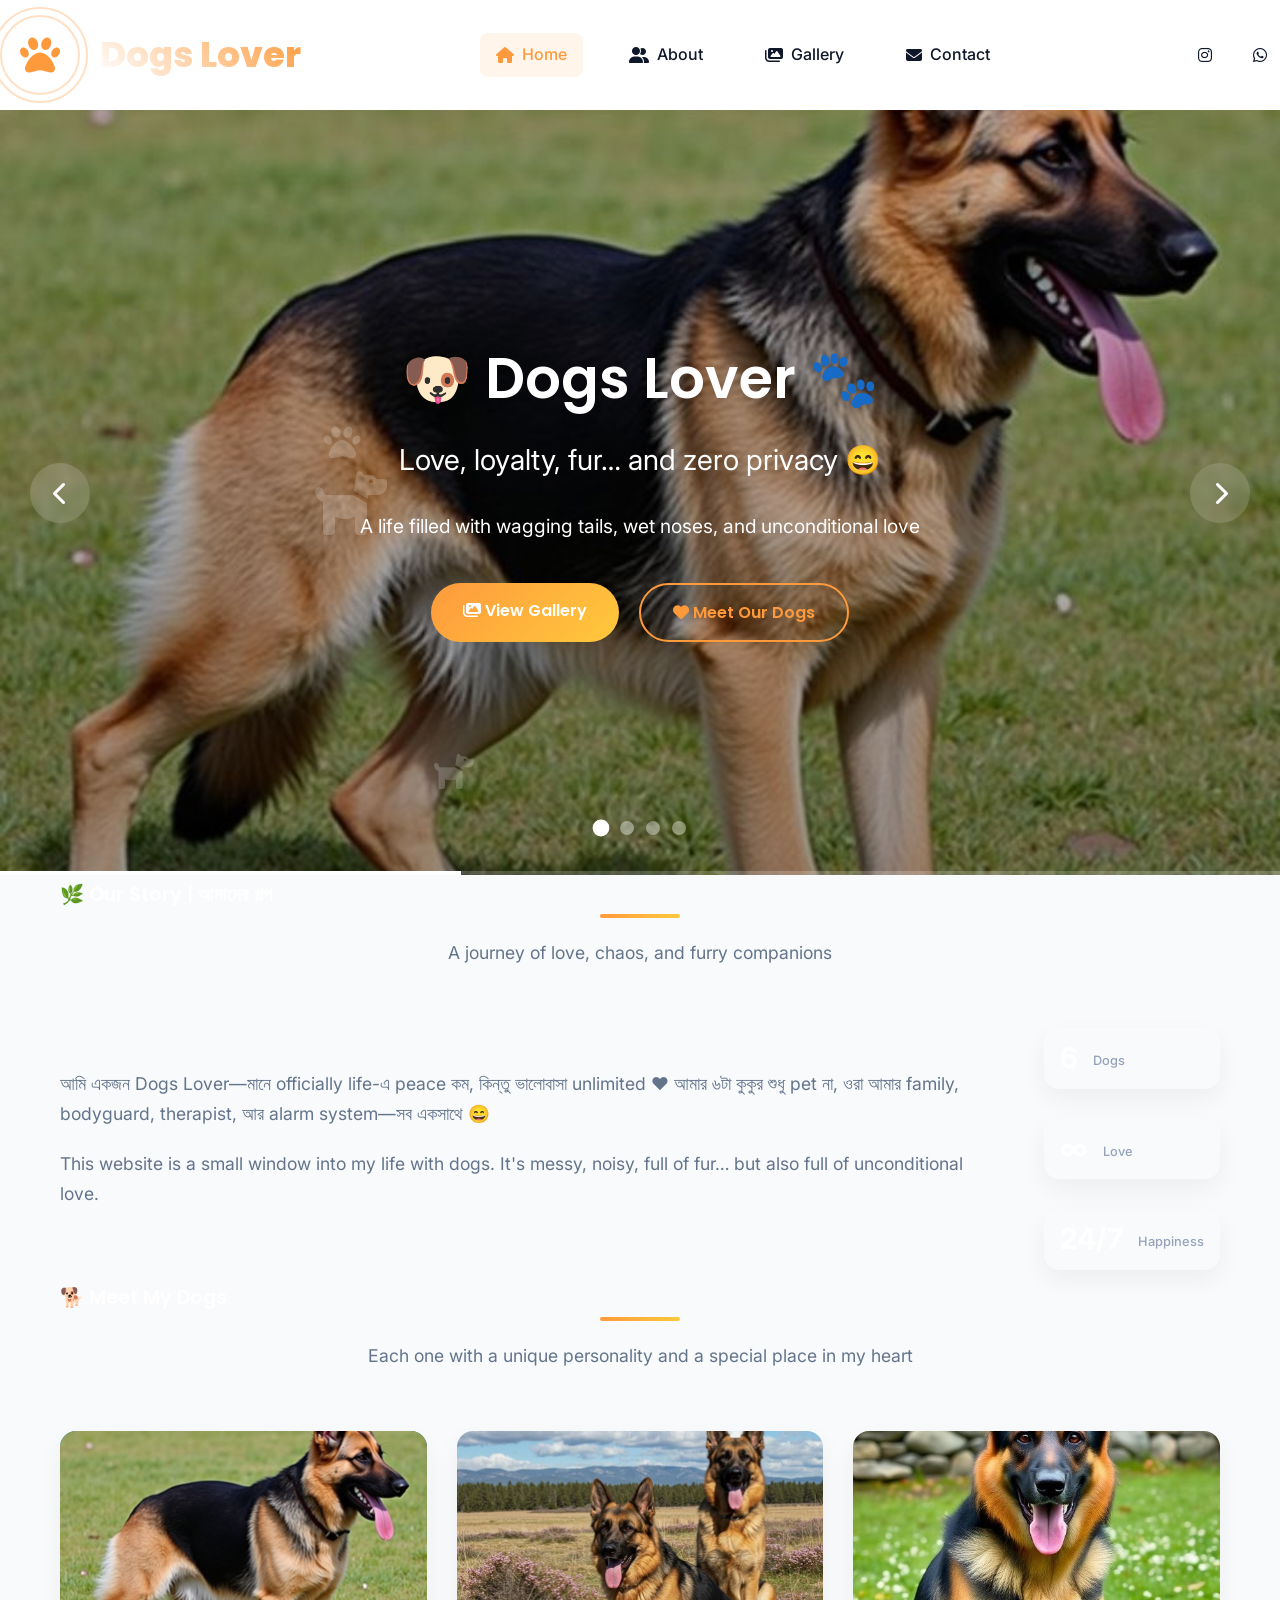
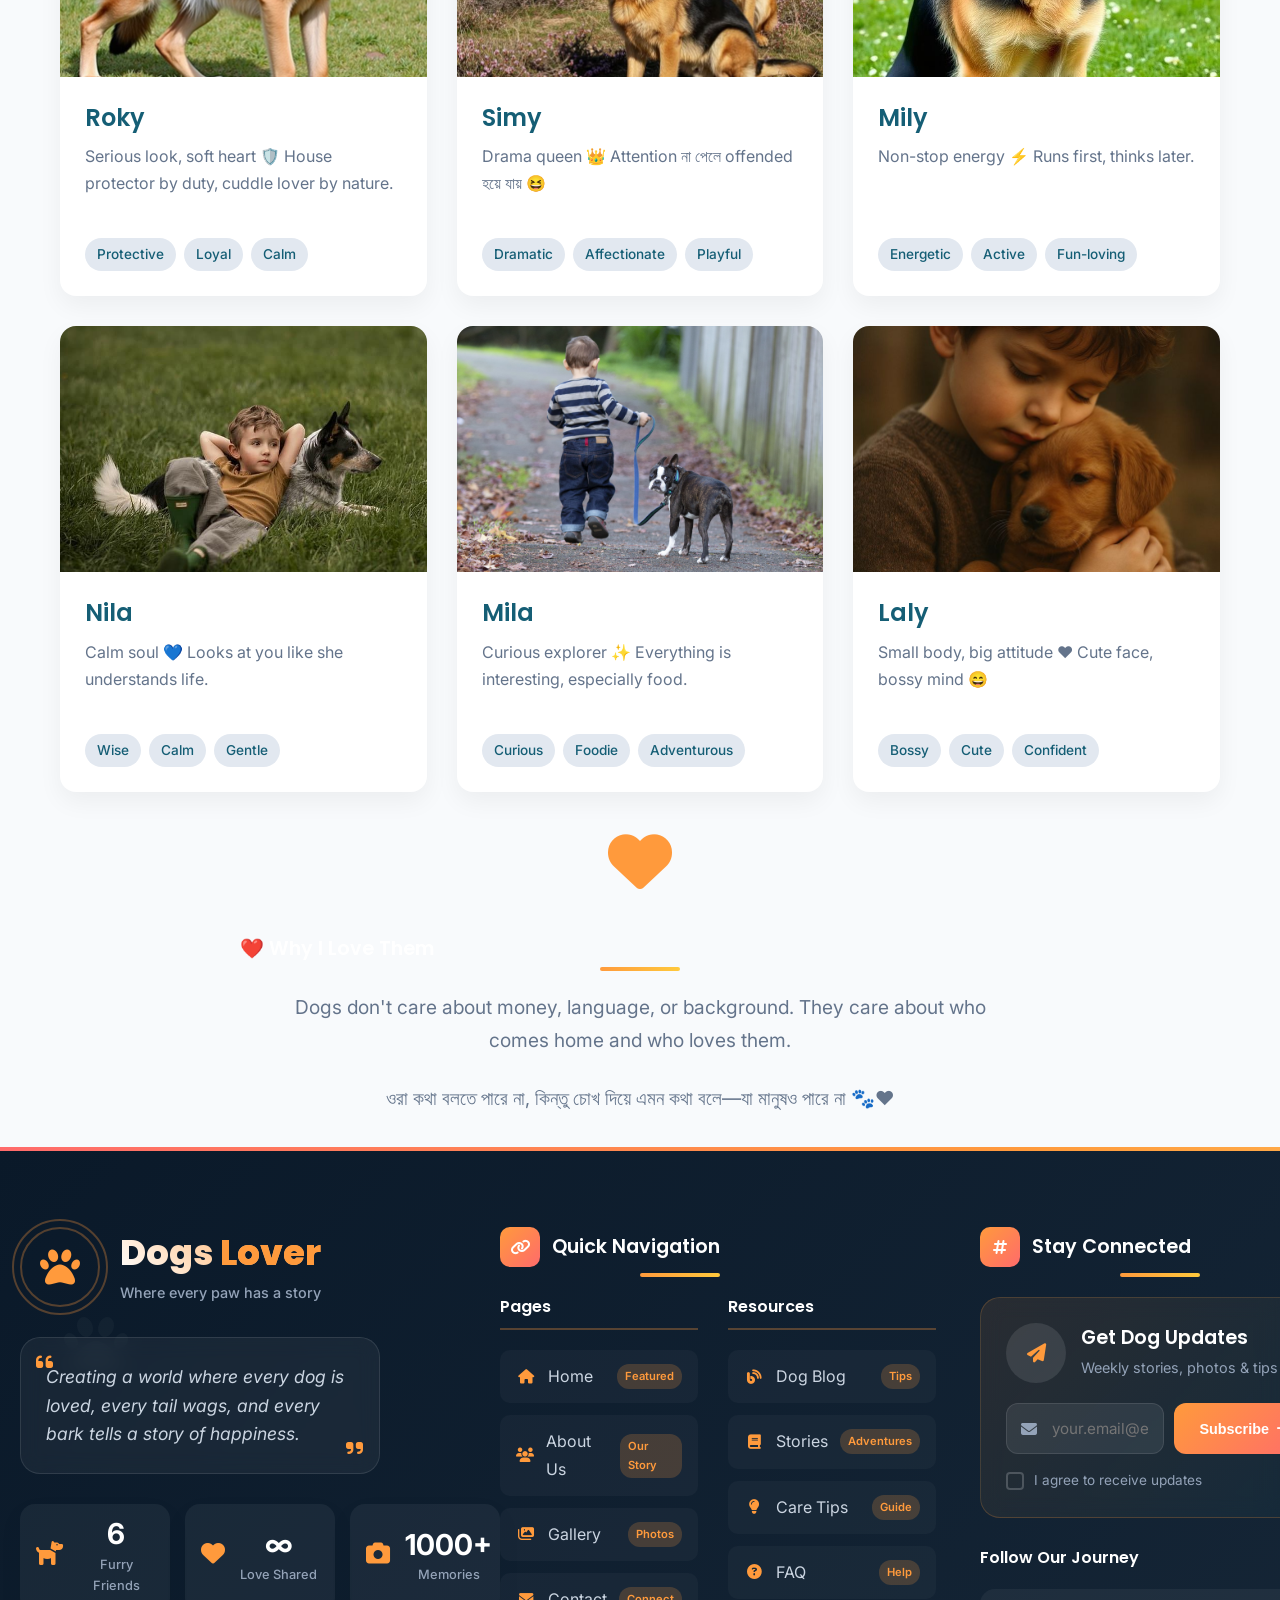
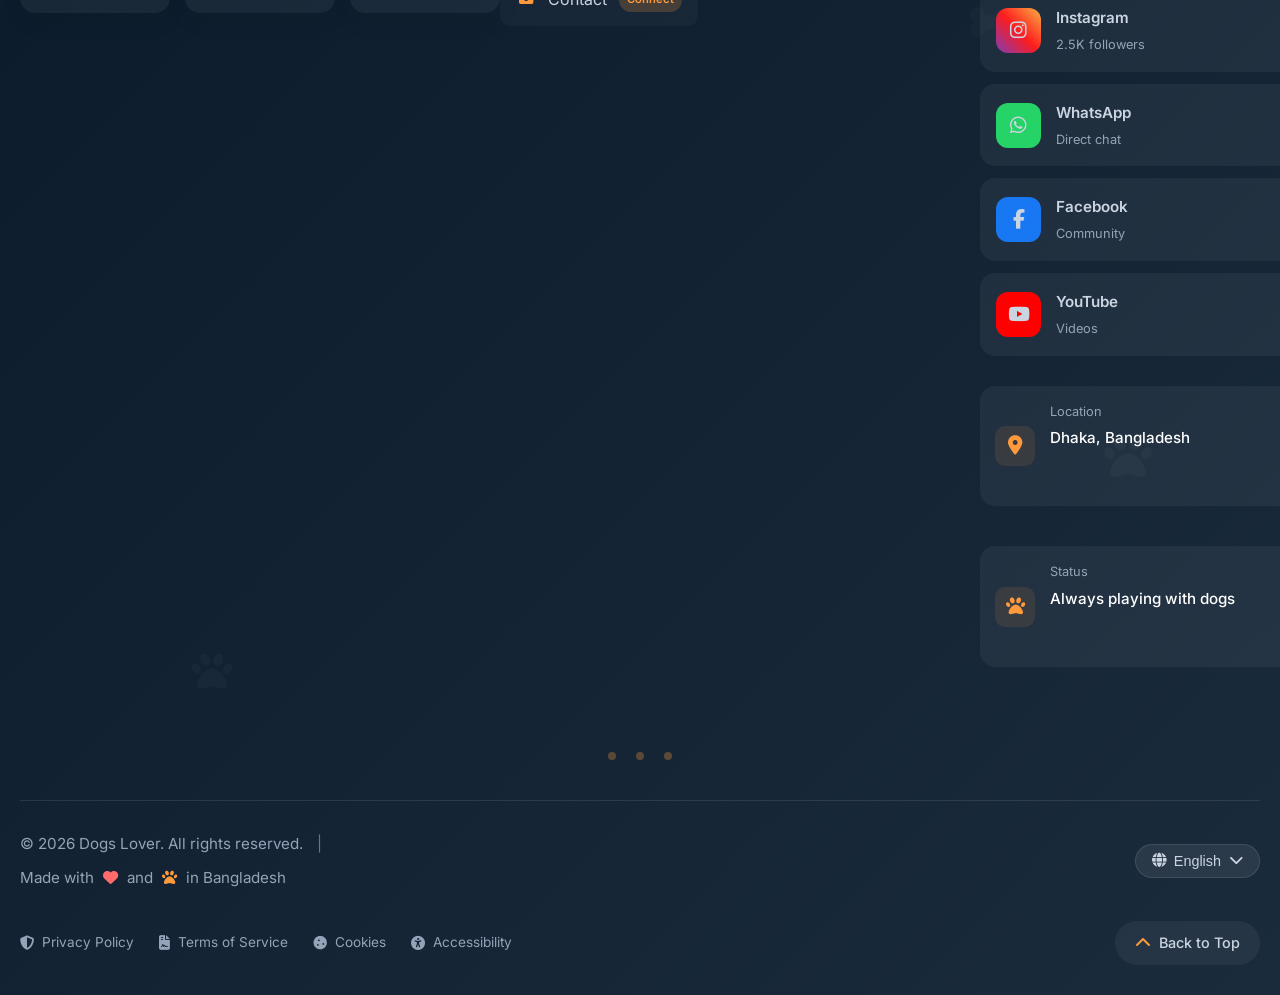
==== index.html @ d4560bfb "git init" ====
<!doctype html>
<html lang="en">
  <head>
    <meta charset="UTF-8" />
    <meta name="viewport" content="width=device-width, initial-scale=1.0" />
    <title>Dogs Lover | Home</title>
    <link rel="preconnect" href="https://fonts.googleapis.com" />
    <link rel="preconnect" href="https://fonts.gstatic.com" crossorigin />
    <link
      href="https://fonts.googleapis.com/css2?family=Poppins:wght@300;400;500;600;700&family=Inter:wght@300;400;500;600&display=swap"
      rel="stylesheet"
    />
    <link
      rel="stylesheet"
      href="https://cdnjs.cloudflare.com/ajax/libs/font-awesome/6.4.0/css/all.min.css"
    />
    <link rel="stylesheet" href="style.css" />
  </head>

  <body>
    <!-- Navigation -->
    <nav class="navbar">
      <div class="nav-container">
        <a href="index.html" class="nav-logo">
          <div class="logo-animated">
                <div class="logo-circle">
                  <i class="fas fa-paw logo-icon"></i>
                  <div class="logo-ring-1"></div>
                  <div class="logo-ring-2"></div>
                </div>
                <div class="logo-text">
                  <h2>Dogs Lover</span></h2>
                </div>
              </div>
        </a>

        <button class="nav-toggle" id="navToggle">
          <i class="fas fa-bars"></i>
        </button>

        <ul class="nav-menu" id="navMenu">
          <li>
            <a href="index.html" class="nav-link active"
              ><i class="fas fa-home"></i> Home</a
            >
          </li>
          <li>
            <a href="about.html" class="nav-link"
              ><i class="fas fa-user-friends"></i> About</a
            >
          </li>
          <li>
            <a href="gallery.html" class="nav-link"
              ><i class="fas fa-images"></i> Gallery</a
            >
          </li>
          <li>
            <a href="contact.html" class="nav-link"
              ><i class="fas fa-envelope"></i> Contact</a
            >
          </li>
        </ul>

        <div class="nav-social">
          <a
            href="https://instagram.com/yourusername"
            class="social-icon"
            target="_blank"
          >
            <i class="fab fa-instagram"></i>
          </a>
          <a
            href="https://wa.me/8801XXXXXXXXX"
            class="social-icon"
            target="_blank"
          >
            <i class="fab fa-whatsapp"></i>
          </a>
        </div>
      </div>
    </nav>

    <!-- Hero Slider -->
    <div class="hero-slider">
      <!-- Slider Navigation Buttons -->
      <button class="slider-btn slider-btn-prev">
        <i class="fas fa-chevron-left"></i>
      </button>
      <button class="slider-btn slider-btn-next">
        <i class="fas fa-chevron-right"></i>
      </button>

      <!-- Slider Dots -->
      <div class="slider-dots">
        <button class="slider-dot active" data-slide="0"></button>
        <button class="slider-dot" data-slide="1"></button>
        <button class="slider-dot" data-slide="2"></button>
        <button class="slider-dot" data-slide="3"></button>
      </div>

      <!-- Slider Container -->
      <div class="slider-container">
        <!-- Slide 1 -->
        <div class="slider-slide active">
          <div class="slide-overlay"></div>
          <div class="slide-content">
            <h1 class="slide-title">🐶 Dogs Lover 🐾</h1>
            <p class="slide-subtitle">
              Love, loyalty, fur… and zero privacy 😄
            </p>
            <p class="slide-description">
              A life filled with wagging tails, wet noses, and unconditional
              love
            </p>
            <div class="slide-buttons">
              <a href="gallery.html" class="btn btn-primary">
                <i class="fas fa-images"></i> View Gallery
              </a>
              <a href="about.html" class="btn btn-outline">
                <i class="fas fa-heart"></i> Meet Our Dogs
              </a>
            </div>
          </div>
          <div
            class="slide-background"
            style="
              background: linear-gradient(135deg, #ff9a3c 0%, #ffc93c 100%);
            "
          >
            <img
              src="dog1.jpg"
              alt="Happy Golden Retriever"
              style="height: 100%; width: 100%; object-fit: cover"
            />
          </div>
        </div>

        <!-- Slide 2 -->
        <div class="slider-slide">
          <div class="slide-overlay"></div>
          <div class="slide-content">
            <h1 class="slide-title">6 Dogs 🐕🐕🐕</h1>
            <p class="slide-subtitle">Six personalities, one big family ❤️</p>
            <p class="slide-description">
              Each with their own unique story, personality, and special place
              in our hearts
            </p>
            <div class="slide-buttons">
              <a href="about.html#dogs" class="btn btn-primary">
                <i class="fas fa-dog"></i> Meet Them All
              </a>
              <a href="gallery.html" class="btn btn-outline">
                <i class="fas fa-camera"></i> See Their Photos
              </a>
            </div>
          </div>
          <div
            class="slide-background"
            style="
              background: linear-gradient(135deg, #155e75 0%, #0ea5e9 100%);
            "
          >
            <img
              src="dog2.jpg"
              alt="Happy Golden Retriever"
              style="height: 100%; width: 100%; object-fit: cover"
            />
          </div>
        </div>

        <!-- Slide 3 -->
        <div class="slider-slide">
          <div class="slide-overlay"></div>
          <div class="slide-content">
            <h1 class="slide-title">Unconditional Love ❤️</h1>
            <p class="slide-subtitle">
              They don't speak, but they understand everything
            </p>
            <p class="slide-description">
              Pure love without judgment, conditions, or expectations
            </p>
            <div class="slide-buttons">
              <a href="gallery.html" class="btn btn-primary">
                <i class="fas fa-heart"></i> See Love in Action
              </a>
              <a href="contact.html" class="btn btn-outline">
                <i class="fas fa-share-alt"></i> Share Your Story
              </a>
            </div>
          </div>
          <div
            class="slide-background"
            style="
              background: linear-gradient(135deg, #8b4513 0%, #d2691e 100%);
            "
          >
            <img
              src="dog3.jpg"
              alt="Happy Golden Retriever"
              style="height: 100%; width: 100%; object-fit: cover"
            />
          </div>
        </div>

        <!-- Slide 4 -->
        <div class="slider-slide">
          <div class="slide-overlay"></div>
          <div class="slide-content">
            <h1 class="slide-title">Join Our Community 🌍</h1>
            <p class="slide-subtitle">
              For dog lovers in Bangladesh & worldwide
            </p>
            <p class="slide-description">
              Share stories, photos, and connect with fellow dog enthusiasts
            </p>
            <div class="slide-buttons">
              <a href="contact.html" class="btn btn-primary">
                <i class="fas fa-envelope"></i> Get In Touch
              </a>
              <a
                href="https://instagram.com/yourusername"
                class="btn btn-outline"
                target="_blank"
              >
                <i class="fab fa-instagram"></i> Follow on Instagram
              </a>
            </div>
          </div>
          <div
            class="slide-background"
            style="
              background: linear-gradient(135deg, #2e8b57 0%, #3cb371 100%);
            "
          >
            <img
              src="dog4.jpg"
              alt="Happy Golden Retriever"
              style="height: 100%; width: 100%; object-fit: cover"
            />
          </div>
        </div>
      </div>

      <!-- Slider Progress Bar -->
      <div class="slider-progress">
        <div class="slider-progress-bar"></div>
      </div>
    </div>

    <!-- Story Section -->
    <section class="section story-section">
      <div class="container">
        <div class="section-header">
          <h2 class="section-title">🌿 Our Story | আমাদের গল্প</h2>
          <p class="section-subtitle">
            A journey of love, chaos, and furry companions
          </p>
        </div>

        <div class="story-content">
          <div class="story-text">
            <p>
              আমি একজন Dogs Lover—মানে officially life-এ peace কম, কিন্তু
              ভালোবাসা unlimited ❤️ আমার ৬টা কুকুর শুধু pet না, ওরা আমার family,
              bodyguard, therapist, আর alarm system—সব একসাথে 😄
            </p>
            <p>
              This website is a small window into my life with dogs. It's messy,
              noisy, full of fur… but also full of unconditional love.
            </p>
          </div>

          <div class="story-stats">
            <div class="stat-item">
              <div class="stat-number">6</div>
              <div class="stat-label">Dogs</div>
            </div>
            <div class="stat-item">
              <div class="stat-number">∞</div>
              <div class="stat-label">Love</div>
            </div>
            <div class="stat-item">
              <div class="stat-number">24/7</div>
              <div class="stat-label">Happiness</div>
            </div>
          </div>
        </div>
      </div>
    </section>

    <!-- Meet the Dogs Section -->
    <section class="section dogs-section">
      <div class="container">
        <div class="section-header">
          <h2 class="section-title">🐕 Meet My Dogs</h2>
          <p class="section-subtitle">
            Each one with a unique personality and a special place in my heart
          </p>
        </div>

        <div class="dogs-grid">
          <!-- Dog 1 -->
          <div class="dog-card">
            <div class="dog-image">
              <div
                style="
                  height: 200px;
                  display: flex;
                  align-items: center;
                  justify-content: center;
                  background-color: #f0f0f0;
                "
              >
                <img
                  src="dog1.jpg"
                  alt="Roky the dog"
                  style="height: 246px; width: 367px; object-fit: cover"
                />
              </div>
            </div>
            <div class="dog-info">
              <h3 class="dog-name">Roky</h3>
              <p class="dog-description">
                Serious look, soft heart 🛡️ House protector by duty, cuddle
                lover by nature.
              </p>
              <div class="dog-tags">
                <span class="dog-tag">Protective</span>
                <span class="dog-tag">Loyal</span>
                <span class="dog-tag">Calm</span>
              </div>
            </div>
          </div>

          <!-- Dog 2 -->
          <div class="dog-card">
            <div class="dog-image">
              <img
                src="dog2.jpg"
                alt="Simy the dog"
                style="height: 246px; width: 367px; object-fit: cover"
              />
            </div>
            <div class="dog-info">
              <h3 class="dog-name">Simy</h3>
              <p class="dog-description">
                Drama queen 👑 Attention না পেলে offended হয়ে যায় 😆
              </p>
              <div class="dog-tags">
                <span class="dog-tag">Dramatic</span>
                <span class="dog-tag">Affectionate</span>
                <span class="dog-tag">Playful</span>
              </div>
            </div>
          </div>

          <!-- Dog 3 -->
          <div class="dog-card">
            <div class="dog-image">
              <img
                src="dog3.jpg"
                alt="Mily the dog"
                style="height: 246px; width: 367px; object-fit: cover"
              />
            </div>
            <div class="dog-info">
              <h3 class="dog-name">Mily</h3>
              <p class="dog-description">
                Non-stop energy ⚡ Runs first, thinks later.
              </p>
              <div class="dog-tags">
                <span class="dog-tag">Energetic</span>
                <span class="dog-tag">Active</span>
                <span class="dog-tag">Fun-loving</span>
              </div>
            </div>
          </div>

          <!-- Dog 4 -->
          <div class="dog-card">
            <div class="dog-image">
              <img
                src="dog4.jpg"
                alt="Nila the dog"
                style="height: 246px; width: 367px; object-fit: cover"
              />
            </div>
            <div class="dog-info">
              <h3 class="dog-name">Nila</h3>
              <p class="dog-description">
                Calm soul 💙 Looks at you like she understands life.
              </p>
              <div class="dog-tags">
                <span class="dog-tag">Wise</span>
                <span class="dog-tag">Calm</span>
                <span class="dog-tag">Gentle</span>
              </div>
            </div>
          </div>

          <!-- Dog 5 -->
          <div class="dog-card">
            <div class="dog-image">
              <img
                src="dog5.jpg"
                alt="Mila the dog"
                style="height: 246px; width: 367px; object-fit: cover"
              />
            </div>
            <div class="dog-info">
              <h3 class="dog-name">Mila</h3>
              <p class="dog-description">
                Curious explorer ✨ Everything is interesting, especially food.
              </p>
              <div class="dog-tags">
                <span class="dog-tag">Curious</span>
                <span class="dog-tag">Foodie</span>
                <span class="dog-tag">Adventurous</span>
              </div>
            </div>
          </div>

          <!-- Dog 6 -->
          <div class="dog-card">
            <div class="dog-image">
              <img
                src="dog6.jpg"
                alt="Laly the dog"
                style="height: 246px; width: 367px; object-fit: cover"
              />
            </div>
            <div class="dog-info">
              <h3 class="dog-name">Laly</h3>
              <p class="dog-description">
                Small body, big attitude ❤️ Cute face, bossy mind 😄
              </p>
              <div class="dog-tags">
                <span class="dog-tag">Bossy</span>
                <span class="dog-tag">Cute</span>
                <span class="dog-tag">Confident</span>
              </div>
            </div>
          </div>
        </div>
      </div>
    </section>

    <!-- Why Love Section -->
    <section class="section love-section">
      <div class="container">
        <div class="love-content">
          <div class="love-icon">
            <i class="fas fa-heart"></i>
          </div>
          <h2 class="section-title">❤️ Why I Love Them</h2>
          <p class="love-text">
            Dogs don't care about money, language, or background. They care
            about who comes home and who loves them.
          </p>
          <p class="love-text">
            ওরা কথা বলতে পারে না, কিন্তু চোখ দিয়ে এমন কথা বলে—যা মানুষও পারে না
            🐾❤️
          </p>
        </div>
      </div>
    </section>
    <footer class="footer">
      <div class="container">
        <!-- Main Footer Content -->
        <div class="footer-main">
          <!-- Brand Section -->
          <div class="footer-brand-section">
            <div class="brand-logo">
              <div class="logo-animated">
                <div class="logo-circle">
                  <i class="fas fa-paw logo-icon"></i>
                  <div class="logo-ring-1"></div>
                  <div class="logo-ring-2"></div>
                </div>
                <div class="logo-text">
                  <h2>Dogs <span class="logo-highlight">Lover</span></h2>
                  <p class="logo-tagline">Where every paw has a story</p>
                </div>
              </div>
            </div>

            <div class="brand-mission">
              <p class="mission-text">
                <i class="fas fa-quote-left"></i>
                Creating a world where every dog is loved, every tail wags, and
                every bark tells a story of happiness.
                <i class="fas fa-quote-right"></i>
              </p>
            </div>

            <div class="brand-stats">
              <div class="stats-grid">
                <div class="stat-item">
                  <div class="stat-icon">
                    <i class="fas fa-dog"></i>
                  </div>
                  <div class="stat-content">
                    <span class="stat-number">6</span>
                    <span class="stat-label">Furry Friends</span>
                  </div>
                </div>
                <div class="stat-item">
                  <div class="stat-icon">
                    <i class="fas fa-heart"></i>
                  </div>
                  <div class="stat-content">
                    <span class="stat-number">∞</span>
                    <span class="stat-label">Love Shared</span>
                  </div>
                </div>
                <div class="stat-item">
                  <div class="stat-icon">
                    <i class="fas fa-camera"></i>
                  </div>
                  <div class="stat-content">
                    <span class="stat-number">1000+</span>
                    <span class="stat-label">Memories</span>
                  </div>
                </div>
              </div>
            </div>
          </div>

          <!-- Quick Links Section -->
          <div class="footer-links-section">
            <h3 class="section-title">
              <span class="title-icon">
                <i class="fas fa-link"></i>
              </span>
              Quick Navigation
            </h3>

            <div class="links-grid">
              <div class="link-column">
                <h4 class="column-title">Pages</h4>
                <ul class="link-list">
                  <li>
                    <a href="index.html" class="footer-link">
                      <i class="fas fa-home link-bullet"></i>
                      Home
                      <span class="link-badge">Featured</span>
                    </a>
                  </li>
                  <li>
                    <a href="about.html" class="footer-link">
                      <i class="fas fa-users link-bullet"></i>
                      About Us
                      <span class="link-badge">Our Story</span>
                    </a>
                  </li>
                  <li>
                    <a href="gallery.html" class="footer-link">
                      <i class="fas fa-images link-bullet"></i>
                      Gallery
                      <span class="link-badge">Photos</span>
                    </a>
                  </li>
                  <li>
                    <a href="contact.html" class="footer-link">
                      <i class="fas fa-envelope link-bullet"></i>
                      Contact
                      <span class="link-badge">Connect</span>
                    </a>
                  </li>
                </ul>
              </div>

              <div class="link-column">
                <h4 class="column-title">Resources</h4>
                <ul class="link-list">
                  <li>
                    <a href="#blog" class="footer-link">
                      <i class="fas fa-blog link-bullet"></i>
                      Dog Blog
                      <span class="link-badge">Tips</span>
                    </a>
                  </li>
                  <li>
                    <a href="#stories" class="footer-link">
                      <i class="fas fa-book link-bullet"></i>
                      Stories
                      <span class="link-badge">Adventures</span>
                    </a>
                  </li>
                  <li>
                    <a href="#tips" class="footer-link">
                      <i class="fas fa-lightbulb link-bullet"></i>
                      Care Tips
                      <span class="link-badge">Guide</span>
                    </a>
                  </li>
                  <li>
                    <a href="#faq" class="footer-link">
                      <i class="fas fa-question-circle link-bullet"></i>
                      FAQ
                      <span class="link-badge">Help</span>
                    </a>
                  </li>
                </ul>
              </div>
            </div>
          </div>

          <!-- Connect Section -->
          <div class="footer-connect-section">
            <h3 class="section-title">
              <span class="title-icon">
                <i class="fas fa-hashtag"></i>
              </span>
              Stay Connected
            </h3>

            <!-- Newsletter -->
            <div class="newsletter-modern">
              <div class="newsletter-header">
                <i class="fas fa-paper-plane newsletter-icon"></i>
                <div class="newsletter-title">
                  <h4>Get Dog Updates</h4>
                  <p>Weekly stories, photos & tips</p>
                </div>
              </div>

              <form class="newsletter-form-modern">
                <div class="form-group">
                  <div class="input-with-icon">
                    <i class="fas fa-envelope"></i>
                    <input
                      type="email"
                      placeholder="your.email@example.com"
                      required
                    />
                  </div>
                  <button type="submit" class="subscribe-btn">
                    <span class="btn-text">Subscribe</span>
                    <i class="fas fa-arrow-right"></i>
                  </button>
                </div>
                <div class="form-agreement">
                  <label class="checkbox-label">
                    <input type="checkbox" required />
                    <span class="checkmark"></span>
                    I agree to receive updates
                  </label>
                </div>
              </form>
            </div>

            <!-- Social Media -->
            <div class="social-modern">
              <h4 class="social-title">Follow Our Journey</h4>
              <div class="social-platforms">
                <a
                  href="https://instagram.com/yourusername"
                  class="social-platform instagram"
                  target="_blank"
                >
                  <div class="platform-icon">
                    <i class="fab fa-instagram"></i>
                  </div>
                  <div class="platform-info">
                    <span class="platform-name">Instagram</span>
                    <span class="platform-followers">2.5K followers</span>
                  </div>
                  <i class="fas fa-external-link-alt platform-link"></i>
                </a>

                <a
                  href="https://wa.me/8801XXXXXXXXX"
                  class="social-platform whatsapp"
                  target="_blank"
                >
                  <div class="platform-icon">
                    <i class="fab fa-whatsapp"></i>
                  </div>
                  <div class="platform-info">
                    <span class="platform-name">WhatsApp</span>
                    <span class="platform-followers">Direct chat</span>
                  </div>
                  <i class="fas fa-external-link-alt platform-link"></i>
                </a>

                <a href="#" class="social-platform facebook">
                  <div class="platform-icon">
                    <i class="fab fa-facebook-f"></i>
                  </div>
                  <div class="platform-info">
                    <span class="platform-name">Facebook</span>
                    <span class="platform-followers">Community</span>
                  </div>
                  <i class="fas fa-external-link-alt platform-link"></i>
                </a>

                <a href="#" class="social-platform youtube">
                  <div class="platform-icon">
                    <i class="fab fa-youtube"></i>
                  </div>
                  <div class="platform-info">
                    <span class="platform-name">YouTube</span>
                    <span class="platform-followers">Videos</span>
                  </div>
                  <i class="fas fa-external-link-alt platform-link"></i>
                </a>
              </div>
            </div>

            <!-- Contact Info -->
            <div class="contact-modern">
              <div class="contact-item">
                <i class="fas fa-map-marker-alt contact-icon"></i>
                <div class="contact-details">
                  <span class="contact-label">Location</span>
                  <span class="contact-value">Dhaka, Bangladesh</span>
                </div>
              </div>
              <div class="contact-item">
                <i class="fas fa-paw contact-icon"></i>
                <div class="contact-details">
                  <span class="contact-label">Status</span>
                  <span class="contact-value">Always playing with dogs</span>
                </div>
              </div>
            </div>
          </div>
        </div>

        <!-- Footer Divider -->
        <div class="footer-divider-modern">
          <div class="divider-line">
            <div class="divider-dot"></div>
            <div class="divider-dot"></div>
            <div class="divider-dot"></div>
          </div>
        </div>

        <!-- Footer Bottom -->
        <div class="footer-bottom-modern">
          <div class="copyright-section">
            <div class="copyright-content">
              <div class="copyright-text">
                <p>
                  © <span id="currentYear">2026</span> Dogs Lover. All rights
                  reserved.
                  <span class="copyright-separator">|</span>
                  <span id="currentDateTime"></span>
                </p>
                <p class="copyright-message">
                  Made with
                  <i class="fas fa-heart heart-beat"></i>
                  and
                  <i class="fas fa-paw paw-spin"></i>
                  in Bangladesh
                </p>
              </div>

              <div class="language-selector">
                <button class="language-btn">
                  <i class="fas fa-globe"></i>
                  <span>English</span>
                  <i class="fas fa-chevron-down"></i>
                </button>
              </div>
            </div>
          </div>

          <div class="legal-section">
            <div class="legal-links-modern">
              <a href="#privacy" class="legal-link">
                <i class="fas fa-shield-alt"></i>
                Privacy Policy
              </a>
              <a href="#terms" class="legal-link">
                <i class="fas fa-file-contract"></i>
                Terms of Service
              </a>
              <a href="#cookies" class="legal-link">
                <i class="fas fa-cookie"></i>
                Cookies
              </a>
              <a href="#accessibility" class="legal-link">
                <i class="fas fa-universal-access"></i>
                Accessibility
              </a>
            </div>

            <div class="back-to-top-modern" id="backToTop">
              <div class="back-top-content">
                <i class="fas fa-chevron-up"></i>
                <span class="back-text">Back to Top</span>
              </div>
              <div class="back-progress"></div>
            </div>
          </div>
        </div>
      </div>

      <!-- Animated Background Elements -->
      <div class="footer-background">
        <div class="bg-paw paw-1">
          <i class="fas fa-paw"></i>
        </div>
        <div class="bg-paw paw-2">
          <i class="fas fa-paw"></i>
        </div>
        <div class="bg-paw paw-3">
          <i class="fas fa-paw"></i>
        </div>
        <div class="bg-bone">
          <i class="fas fa-bone"></i>
        </div>
      </div>
    </footer>

    <script src="script.js"></script>
  </body>
</html>
---- style.css ----
/* CSS Variables */
:root {
  --primary: #ff9a3c;
  --primary-light: #ffc93c;
  --secondary: #155e75;
  --secondary-light: #0ea5e9;
  --dark: #0f172a;
  --light: #f8fafc;
  --gray: #64748b;
  --gray-light: #e2e8f0;
  --white: #ffffff;
  --radius: 16px;
  --radius-sm: 8px;
  --shadow: 0 10px 25px rgba(0, 0, 0, 0.05);
  --shadow-md: 0 15px 35px rgba(0, 0, 0, 0.08);
  --shadow-lg: 0 20px 40px rgba(0, 0, 0, 0.12);
  --transition: all 0.3s ease;
}

/* Reset & Base Styles */
* {
  margin: 0;
  padding: 0;
  box-sizing: border-box;
}

html {
  scroll-behavior: smooth;
}

body {
  font-family: "Inter", sans-serif;
  background-color: var(--light);
  color: var(--dark);
  line-height: 1.7;
  overflow-x: hidden;
}

h1,
h2,
h3,
h4,
h5,
h6 {
  font-family: "Poppins", sans-serif;
  font-weight: 600;
  line-height: 1.3;
}

.container {
  width: 100%;
  max-width: 1200px;
  margin: 0 auto;
  padding: 0 20px;
}

/* =============================================
   HERO SLIDER STYLES
   ============================================= */

.hero-slider {
  position: relative;
  width: 100%;
  height: 85vh;
  min-height: 600px;
  max-height: 800px;
  overflow: hidden;
  margin-top: 0;
}

.slider-container {
  position: relative;
  width: 100%;
  height: 100%;
}

.slider-slide {
  position: absolute;
  top: 0;
  left: 0;
  width: 100%;
  height: 100%;
  opacity: 0;
  visibility: hidden;
  transition:
    opacity 0.8s ease,
    visibility 0.8s;
  display: flex;
  align-items: center;
  justify-content: center;
  z-index: 1;
}

.slider-slide.active {
  opacity: 1;
  visibility: visible;
  z-index: 2;
}

.slide-background {
  position: absolute;
  top: 0;
  left: 0;
  width: 100%;
  height: 100%;
  z-index: -1;
}

.slide-overlay {
  position: absolute;
  top: 0;
  left: 0;
  width: 100%;
  height: 100%;
  background: linear-gradient(
    to bottom,
    rgba(0, 0, 0, 0.2) 0%,
    rgba(0, 0, 0, 0.4) 100%
  );
  z-index: 0;
}

.slide-content {
  position: relative;
  z-index: 1;
  color: white;
  text-align: center;
  max-width: 800px;
  padding: 0 30px;
  animation: fadeInUp 0.8s ease 0.3s both;
}

.slide-title {
  font-size: 3.5rem;
  margin-bottom: 20px;
  text-shadow: 0 4px 12px rgba(0, 0, 0, 0.2);
  animation: fadeInUp 0.8s ease 0.4s both;
}

.slide-subtitle {
  font-size: 1.8rem;
  margin-bottom: 25px;
  opacity: 0.9;
  font-weight: 400;
  animation: fadeInUp 0.8s ease 0.5s both;
}

.slide-description {
  font-size: 1.2rem;
  margin-bottom: 40px;
  opacity: 0.8;
  max-width: 600px;
  margin-left: auto;
  margin-right: auto;
  animation: fadeInUp 0.8s ease 0.6s both;
}

.slide-buttons {
  display: flex;
  gap: 20px;
  justify-content: center;
  flex-wrap: wrap;
  animation: fadeInUp 0.8s ease 0.7s both;
}

/* Slider Navigation Buttons */
.slider-btn {
  position: absolute;
  top: 50%;
  transform: translateY(-50%);
  width: 60px;
  height: 60px;
  background: rgba(255, 255, 255, 0.15);
  border: none;
  border-radius: 50%;
  color: white;
  font-size: 1.5rem;
  cursor: pointer;
  z-index: 10;
  display: flex;
  align-items: center;
  justify-content: center;
  transition: all 0.3s ease;
  backdrop-filter: blur(5px);
  -webkit-backdrop-filter: blur(5px);
}

.slider-btn:hover {
  background: rgba(255, 255, 255, 0.25);
  transform: translateY(-50%) scale(1.1);
}

.slider-btn-prev {
  left: 30px;
}

.slider-btn-next {
  right: 30px;
}

/* Slider Dots */
.slider-dots {
  position: absolute;
  bottom: 40px;
  left: 0;
  width: 100%;
  display: flex;
  justify-content: center;
  gap: 12px;
  z-index: 10;
}

.slider-dot {
  width: 14px;
  height: 14px;
  border-radius: 50%;
  border: none;
  background: rgba(255, 255, 255, 0.4);
  cursor: pointer;
  transition: all 0.3s ease;
  padding: 0;
}

.slider-dot:hover {
  background: rgba(255, 255, 255, 0.7);
}

.slider-dot.active {
  background: white;
  transform: scale(1.2);
}

/* Slider Progress Bar */
.slider-progress {
  position: absolute;
  bottom: 0;
  left: 0;
  width: 100%;
  height: 4px;
  background: rgba(255, 255, 255, 0.2);
  z-index: 10;
}

.slider-progress-bar {
  height: 100%;
  width: 0%;
  background: white;
  transition: width 0.1s linear;
}

/* Animation Keyframes */
@keyframes fadeInUp {
  from {
    opacity: 0;
    transform: translateY(30px);
  }
  to {
    opacity: 1;
    transform: translateY(0);
  }
}

@keyframes slideInLeft {
  from {
    opacity: 0;
    transform: translateX(-50px);
  }
  to {
    opacity: 1;
    transform: translateX(0);
  }
}

@keyframes slideInRight {
  from {
    opacity: 0;
    transform: translateX(50px);
  }
  to {
    opacity: 1;
    transform: translateX(0);
  }
}

/* Slide Content Animations */
.slide-content .slide-title {
  animation: fadeInUp 0.8s ease 0.3s both;
}

.slide-content .slide-subtitle {
  animation: fadeInUp 0.8s ease 0.4s both;
}

.slide-content .slide-description {
  animation: fadeInUp 0.8s ease 0.5s both;
}

.slide-content .slide-buttons {
  animation: fadeInUp 0.8s ease 0.6s both;
}

/* Floating Dogs Animation */
.floating-dogs {
  position: absolute;
  width: 100%;
  height: 100%;
  top: 0;
  left: 0;
  pointer-events: none;
  z-index: 0;
}

.floating-dog {
  position: absolute;
  font-size: 5rem;
  color: rgba(255, 255, 255, 0.15);
  animation: float 6s ease-in-out infinite;
}

.floating-dog-1 {
  top: 20%;
  left: 10%;
  animation-delay: 0s;
}

.floating-dog-2 {
  top: 60%;
  right: 15%;
  font-size: 3.5rem;
  animation-delay: 2s;
}

.floating-dog-3 {
  top: 40%;
  right: 25%;
  font-size: 4rem;
  animation-delay: 4s;
}

.floating-dog-4 {
  top: 70%;
  left: 20%;
  font-size: 3rem;
  animation-delay: 1s;
}

.floating-dog-5 {
  top: 30%;
  right: 5%;
  font-size: 2.5rem;
  animation-delay: 3s;
}

@keyframes float {
  0%,
  100% {
    transform: translateY(0) rotate(0deg);
  }
  50% {
    transform: translateY(-20px) rotate(5deg);
  }
}

/* Responsive Styles for Slider */
@media (max-width: 992px) {
  .hero-slider {
    height: 75vh;
    min-height: 500px;
  }

  .slide-title {
    font-size: 2.8rem;
  }

  .slide-subtitle {
    font-size: 1.5rem;
  }

  .slider-btn {
    width: 50px;
    height: 50px;
    font-size: 1.2rem;
  }

  .slider-btn-prev {
    left: 15px;
  }

  .slider-btn-next {
    right: 15px;
  }
}

@media (max-width: 768px) {
  .hero-slider {
    height: 70vh;
    min-height: 450px;
  }

  .slide-title {
    font-size: 2.3rem;
  }

  .slide-subtitle {
    font-size: 1.3rem;
  }

  .slide-description {
    font-size: 1.1rem;
    margin-bottom: 30px;
  }

  .slide-buttons {
    flex-direction: column;
    align-items: center;
  }

  .slider-btn {
    width: 45px;
    height: 45px;
  }

  .floating-dog {
    font-size: 3rem;
  }
}

@media (max-width: 576px) {
  .hero-slider {
    height: 65vh;
    min-height: 400px;
  }

  .slide-title {
    font-size: 2rem;
  }

  .slide-subtitle {
    font-size: 1.2rem;
  }

  .slide-content {
    padding: 0 20px;
  }

  .slider-dots {
    bottom: 25px;
  }

  .floating-dogs {
    display: none;
  }
}

section {
  padding: 8px 0;
}

.section-header {
  padding: 0px !important;
  text-align: center;
  margin-bottom: 60px;
}

.section-title {
  font-size: 2.5rem;
  color: var(--secondary);
  margin-bottom: 15px;
  position: relative;
  display: inline-block;
}

.section-title::after {
  content: "";
  position: absolute;
  width: 80px;
  height: 4px;
  background: linear-gradient(to right, var(--primary), var(--primary-light));
  bottom: -10px;
  left: 50%;
  transform: translateX(-50%);
  border-radius: 2px;
}

.section-subtitle {
  font-size: 1.1rem;
  color: var(--gray);
  max-width: 700px;
  margin: 0 auto;
}

/* Buttons */
.btn {
  display: inline-block;
  padding: 14px 32px;
  border-radius: 50px;
  text-decoration: none;
  font-weight: 600;
  font-size: 1rem;
  transition: var(--transition);
  cursor: pointer;
  border: none;
  font-family: "Poppins", sans-serif;
}

.btn-primary {
  background: linear-gradient(
    135deg,
    var(--primary) 0%,
    var(--primary-light) 100%
  );
  color: white;
  box-shadow: var(--shadow);
}

.btn-primary:hover {
  transform: translateY(-5px);
  box-shadow: var(--shadow-lg);
}

.btn-outline {
  background: transparent;
  color: var(--primary);
  border: 2px solid var(--primary);
}

.btn-outline:hover {
  background: var(--primary);
  color: white;
  transform: translateY(-5px);
}

/* Navigation */
.navbar {
  background-color: var(--white);
  box-shadow: 0 4px 20px rgba(0, 0, 0, 0.05);
  position: sticky;
  top: 0;
  z-index: 1000;
  padding: 15px 0;
}

.nav-container {
  display: flex;
  justify-content: space-between;
  align-items: center;
}

.nav-logo {
  font-size: 1.5rem;
  font-weight: 700;
  color: var(--secondary);
  text-decoration: none;
  display: flex;
  align-items: center;
  gap: 10px;
}

.nav-logo i {
  color: var(--primary);
}

.nav-menu {
  display: flex;
  list-style: none;
  gap: 30px;
}

.nav-link {
  text-decoration: none;
  color: var(--dark);
  font-weight: 500;
  display: flex;
  align-items: center;
  gap: 8px;
  transition: var(--transition);
  padding: 8px 16px;
  border-radius: var(--radius-sm);
}

.nav-link:hover,
.nav-link.active {
  color: var(--primary);
  background-color: rgba(255, 154, 60, 0.1);
}

.nav-social {
  display: flex;
  gap: 15px;
}

.social-icon {
  display: inline-flex;
  align-items: center;
  justify-content: center;
  width: 40px;
  height: 40px;
  background-color: var(--gray-light);
  border-radius: 50%;
  color: var(--dark);
  text-decoration: none;
  transition: var(--transition);
}

.social-icon:hover {
  background-color: var(--primary);
  color: white;
  transform: translateY(-3px);
}

.nav-toggle {
  display: none;
  background: none;
  border: none;
  font-size: 1.5rem;
  color: var(--dark);
  cursor: pointer;
}

/* Hero Section */
.hero {
  background: linear-gradient(
    135deg,
    var(--primary) 0%,
    var(--primary-light) 100%
  );
  padding: 100px 0;
  color: white;
  position: relative;
  overflow: hidden;
}

.hero::before {
  content: "";
  position: absolute;
  top: 0;
  left: 0;
  width: 100%;
  height: 100%;
  background-image: url("data:image/svg+xml,%3Csvg width='60' height='60' viewBox='0 0 60 60' xmlns='http://www.w3.org/2000/svg'%3E%3Cg fill='none' fill-rule='evenodd'%3E%3Cg fill='%23ffffff' fill-opacity='0.1'%3E%3Cpath d='M36 34v-4h-2v4h-4v2h4v4h2v-4h4v-2h-4zm0-30V0h-2v4h-4v2h4v4h2V6h4V4h-4zM6 34v-4H4v4H0v2h4v4h2v-4h4v-2H6zM6 4V0H4v4H0v2h4v4h2V6h4V4H6z'/%3E%3C/g%3E%3C/g%3E%3C/svg%3E");
  opacity: 0.3;
}

.hero-content {
  position: relative;
  z-index: 2;
  max-width: 700px;
}

.hero-title {
  font-size: 3.5rem;
  margin-bottom: 15px;
  text-shadow: 0 4px 12px rgba(0, 0, 0, 0.1);
}

.hero-subtitle {
  font-size: 1.5rem;
  margin-bottom: 20px;
  opacity: 0.9;
}

.hero-description {
  font-size: 1.1rem;
  margin-bottom: 30px;
  opacity: 0.8;
}

.hero-buttons {
  display: flex;
  gap: 20px;
  flex-wrap: wrap;
}

.hero-image {
  position: absolute;
  right: 5%;
  bottom: 0;
  width: 300px;
  height: 300px;
}

.floating-dog {
  position: absolute;
  font-size: 5rem;
  color: rgba(255, 255, 255, 0.2);
  animation: float 6s ease-in-out infinite;
}

.floating-dog-2 {
  right: 10%;
  top: 20%;
  font-size: 3rem;
  animation-delay: 2s;
}

.floating-dog-3 {
  right: 30%;
  top: 40%;
  font-size: 4rem;
  animation-delay: 4s;
}

@keyframes float {
  0%,
  100% {
    transform: translateY(0);
  }
  50% {
    transform: translateY(-20px);
  }
}

/* Story Section */
.story-content {
  display: grid;
  grid-template-columns: 1fr auto;
  gap: 60px;
  align-items: center;
}

.story-text {
  font-size: 1.1rem;
}

.story-text p {
  margin-bottom: 20px;
  color: var(--gray);
}

.story-stats {
  display: flex;
  flex-direction: column;
  gap: 30px;
}

.stat-item {
  text-align: center;
  padding: 25px;
  background: white;
  border-radius: var(--radius);
  box-shadow: var(--shadow);
  min-width: 150px;
}

.stat-number {
  font-size: 3rem;
  font-weight: 700;
  color: var(--primary);
  line-height: 1;
}

.stat-label {
  font-size: 1.1rem;
  color: var(--secondary);
  font-weight: 500;
  margin-top: 10px;
}

/* Dogs Section */
.dogs-section {
  background-color: #f8fafc;
}

.dogs-grid {
  display: grid;
  grid-template-columns: repeat(auto-fill, minmax(300px, 1fr));
  gap: 30px;
}

.dog-card {
  background: white;
  border-radius: var(--radius);
  overflow: hidden;
  box-shadow: var(--shadow);
  transition: var(--transition);
}

.dog-card:hover {
  transform: translateY(-10px);
  box-shadow: var(--shadow-lg);
}

.dog-image {
  height: 246px;
  background: linear-gradient(
    135deg,
    var(--secondary-light) 0%,
    var(--secondary) 100%
  );
  display: flex;
  align-items: center;
  justify-content: center;
  color: white;
  font-size: 4rem;
}

.dog-info {
  padding: 25px;
}

.dog-name {
  font-size: 1.5rem;
  color: var(--secondary);
  margin-bottom: 10px;
}

.dog-description {
  color: var(--gray);
  margin-bottom: 15px;
  min-height: 80px;
}

.dog-tags {
  display: flex;
  flex-wrap: wrap;
  gap: 8px;
}

.dog-tag {
  background-color: var(--gray-light);
  color: var(--secondary);
  padding: 5px 12px;
  border-radius: 50px;
  font-size: 0.85rem;
  font-weight: 500;
}

/* Love Section */
.love-section {
  text-align: center;
}

.love-content {
  max-width: 800px;
  margin: 0 auto;
}

.love-icon {
  font-size: 4rem;
  color: var(--primary);
  margin-bottom: 20px;
}

.love-text {
  font-size: 1.2rem;
  color: var(--gray);
  margin-bottom: 25px;
  max-width: 700px;
  margin-left: auto;
  margin-right: auto;
}

/* Page Hero */
.page-hero {
  background: linear-gradient(
    135deg,
    var(--secondary) 0%,
    var(--secondary-light) 100%
  );
  padding: 100px 0;
  color: white;
  text-align: center;
}

.page-title {
  font-size: 3rem;
  margin-bottom: 15px;
}

.page-subtitle {
  font-size: 1.2rem;
  opacity: 0.9;
  max-width: 700px;
  margin: 0 auto;
}

/* About Section */
.about-content {
  display: grid;
  grid-template-columns: repeat(auto-fit, minmax(300px, 1fr));
  gap: 60px;
  align-items: center;
  margin-bottom: 80px;
}

.about-image {
  height: 400px;
  background: linear-gradient(
    135deg,
    var(--primary) 0%,
    var(--primary-light) 100%
  );
  border-radius: var(--radius);
  display: flex;
  align-items: center;
  justify-content: center;
  color: white;
  font-size: 8rem;
  box-shadow: var(--shadow-lg);
}

.about-text h2 {
  font-size: 2rem;
  color: var(--secondary);
  margin-bottom: 20px;
}

.about-text p {
  color: var(--gray);
  margin-bottom: 20px;
}

.values-grid {
  display: grid;
  grid-template-columns: repeat(auto-fill, minmax(250px, 1fr));
  gap: 30px;
}

.value-card {
  background: white;
  padding: 30px;
  border-radius: var(--radius);
  box-shadow: var(--shadow);
  text-align: center;
  transition: var(--transition);
}

.value-card:hover {
  transform: translateY(-10px);
  box-shadow: var(--shadow-lg);
}

.value-icon {
  font-size: 3rem;
  color: var(--primary);
  margin-bottom: 20px;
}

.value-card h3 {
  font-size: 1.3rem;
  color: var(--secondary);
  margin-bottom: 15px;
}

.value-card p {
  color: var(--gray);
}

/* Gallery Section */
.gallery-filters {
  display: flex;
  justify-content: center;
  flex-wrap: wrap;
  gap: 15px;
  margin-bottom: 40px;
}

.filter-btn {
  padding: 10px 25px;
  background-color: white;
  border: 2px solid var(--gray-light);
  border-radius: 50px;
  color: var(--gray);
  font-weight: 500;
  cursor: pointer;
  transition: var(--transition);
}

.filter-btn:hover,
.filter-btn.active {
  background-color: var(--primary);
  color: white;
  border-color: var(--primary);
}

.gallery-grid {
  display: grid;
  grid-template-columns: repeat(auto-fill, minmax(250px, 1fr));
  gap: 25px;
}

.gallery-item {
  background: white;
  border-radius: var(--radius);
  overflow: hidden;
  box-shadow: var(--shadow);
  transition: var(--transition);
}

.gallery-item:hover {
  transform: translateY(-10px);
  box-shadow: var(--shadow-lg);
}

.gallery-image {
  height: 246px;
  background: linear-gradient(
    135deg,
    var(--secondary-light) 0%,
    var(--secondary) 100%
  );
  display: flex;
  align-items: center;
  justify-content: center;
  color: white;
  font-size: 4rem;
}

.gallery-info {
  padding: 20px;
}

.gallery-info h3 {
  font-size: 1.3rem;
  color: var(--secondary);
  margin-bottom: 8px;
}

.gallery-info p {
  color: var(--gray);
  font-size: 0.95rem;
  margin-bottom: 10px;
}

.gallery-tag {
  display: inline-block;
  background-color: var(--primary-light);
  color: var(--dark);
  padding: 4px 12px;
  border-radius: 50px;
  font-size: 0.8rem;
  font-weight: 500;
}

.gallery-cta {
  text-align: center;
  margin-top: 60px;
  padding: 40px;
  background: linear-gradient(
    135deg,
    var(--secondary) 0%,
    var(--secondary-light) 100%
  );
  border-radius: var(--radius);
  color: white;
}

.gallery-cta p {
  font-size: 1.2rem;
  margin-bottom: 25px;
  opacity: 0.9;
}

.cta-buttons {
  display: flex;
  justify-content: center;
  gap: 20px;
  flex-wrap: wrap;
}

/* Contact Section */
.contact-content {
  display: grid;
  grid-template-columns: repeat(auto-fit, minmax(300px, 1fr));
  gap: 60px;
  margin-bottom: 80px;
}

.contact-info h2,
.contact-form h2 {
  font-size: 2rem;
  color: var(--secondary);
  margin-bottom: 20px;
}

.contact-info p {
  color: var(--gray);
  margin-bottom: 30px;
}

.contact-details {
  margin-bottom: 40px;
}

.contact-item {
  display: flex;
  gap: 20px;
  margin-bottom: 25px;
  align-items: flex-start;
}

.contact-icon {
  width: 50px;
  height: 50px;
  background-color: rgba(255, 154, 60, 0.1);
  border-radius: 50%;
  display: flex;
  align-items: center;
  justify-content: center;
  color: var(--primary);
  font-size: 1.2rem;
  flex-shrink: 0;
}

.contact-item h3 {
  font-size: 1.1rem;
  color: var(--secondary);
  margin-bottom: 5px;
}

.contact-item p {
  margin: 0;
  color: var(--gray);
}

.social-links h3 {
  font-size: 1.2rem;
  color: var(--secondary);
  margin-bottom: 15px;
}

.social-icons {
  display: flex;
  gap: 15px;
}

/* Contact Form */
.contact-form {
  background: white;
  padding: 40px;
  border-radius: var(--radius);
  box-shadow: var(--shadow);
}

.form-group {
  margin-bottom: 25px;
}

.form-group label {
  display: block;
  margin-bottom: 8px;
  font-weight: 500;
  color: var(--secondary);
}

.form-group input,
.form-group textarea {
  width: 100%;
  padding: 14px 20px;
  border: 2px solid var(--gray-light);
  border-radius: var(--radius-sm);
  font-family: "Inter", sans-serif;
  font-size: 1rem;
  transition: var(--transition);
}

.form-group input:focus,
.form-group textarea:focus {
  outline: none;
  border-color: var(--primary);
}

/* FAQ Section */
.faq-grid {
  display: grid;
  grid-template-columns: repeat(auto-fill, minmax(300px, 1fr));
  gap: 30px;
}

.faq-item {
  background: white;
  padding: 30px;
  border-radius: var(--radius);
  box-shadow: var(--shadow);
}

.faq-item h3 {
  font-size: 1.2rem;
  color: var(--secondary);
  margin-bottom: 15px;
}

.faq-item p {
  color: var(--gray);
}

/* Footer */
.footer {
  background-color: var(--dark);
  color: white;
  padding: 80px 0 30px;
}

.footer-content {
  display: grid;
  grid-template-columns: repeat(auto-fit, minmax(250px, 1fr));
  gap: 50px;
  margin-bottom: 50px;
}

.footer-logo h3 {
  font-size: 1.5rem;
  margin-bottom: 15px;
  color: white;
}

.footer-logo p {
  color: rgba(255, 255, 255, 0.7);
}

.footer-links h4,
.footer-contact h4 {
  font-size: 1.2rem;
  margin-bottom: 20px;
  color: white;
}

.footer-links ul {
  list-style: none;
}

.footer-links li {
  margin-bottom: 12px;
}

.footer-links a {
  color: rgba(255, 255, 255, 0.7);
  text-decoration: none;
  transition: var(--transition);
}

.footer-links a:hover {
  color: var(--primary);
  padding-left: 5px;
}

.footer-social {
  display: flex;
  gap: 15px;
}

.footer-bottom {
  text-align: center;
  padding-top: 30px;
  border-top: 1px solid rgba(255, 255, 255, 0.1);
  color: rgba(255, 255, 255, 0.7);
}

.copyright {
  margin-top: 10px;
  font-size: 0.9rem;
}

/* Responsive Styles */
@media (max-width: 992px) {
  .hero-title {
    font-size: 2.8rem;
  }

  .section-title {
    font-size: 2.2rem;
  }

  .story-content {
    grid-template-columns: 1fr;
    gap: 40px;
  }

  .story-stats {
    flex-direction: row;
    justify-content: center;
  }

  .hero-image {
    display: none;
  }
}

@media (max-width: 768px) {
  .nav-menu {
    position: fixed;
    top: 70px;
    right: -100%;
    flex-direction: column;
    background-color: white;
    width: 80%;
    max-width: 300px;
    height: calc(100vh - 70px);
    padding: 40px 30px;
    box-shadow: -5px 0 20px rgba(0, 0, 0, 0.1);
    transition: var(--transition);
    z-index: 999;
  }

  .nav-menu.active {
    right: 0;
  }

  .nav-toggle {
    display: block;
  }

  .nav-social {
    display: none;
  }

  .hero-title {
    font-size: 2.3rem;
  }

  .hero-subtitle {
    font-size: 1.3rem;
  }

  .hero-buttons {
    flex-direction: column;
    align-items: flex-start;
  }

  .page-title {
    font-size: 2.5rem;
  }

  section {
    padding: 60px 0;
  }
}

@media (max-width: 576px) {
  .hero-title {
    font-size: 2rem;
  }

  .section-title {
    font-size: 1.8rem;
  }

  .story-stats {
    flex-direction: column;
    align-items: center;
  }

  .stat-item {
    width: 100%;
    max-width: 200px;
  }

  .contact-content {
    grid-template-columns: 1fr;
  }

  .contact-form {
    padding: 30px 20px;
  }
}

/* =============================================
   ENHANCED FOOTER WITH FONT AWESOME ICONS
   ============================================= */

.footer {
  background: linear-gradient(135deg, #0a0f1a 0%, #1a2238 100%);
  color: #e2e8f0;
  padding: 80px 0 30px;
  position: relative;
  overflow: hidden;
  font-family: 'Inter', sans-serif;
}

.footer::before {
  content: '';
  position: absolute;
  top: 0;
  left: 0;
  width: 100%;
  height: 4px;
  background: linear-gradient(90deg, 
    #ff6b6b, #ff9a3c, #ffd166, #06d6a0, #118ab2, #073b4c);
  background-size: 400% 100%;
  animation: gradientMove 8s linear infinite;
}

@keyframes gradientMove {
  0% { background-position: 0% 50%; }
  100% { background-position: 400% 50%; }
}

/* Container & Layout */
.footer-content {
  display: grid;
  grid-template-columns: repeat(auto-fit, minmax(300px, 1fr));
  gap: 60px;
  margin-bottom: 60px;
}

/* Brand Section */
.footer-brand {
  padding-right: 20px;
}

.footer-logo {
  display: flex;
  align-items: center;
  gap: 20px;
  margin-bottom: 25px;
}

.logo-icon {
  position: relative;
  width: 80px;
  height: 80px;
  display: flex;
  align-items: center;
  justify-content: center;
}

.logo-icon i {
  font-size: 2.5rem;
  color: #ff9a3c;
  z-index: 2;
  position: relative;
}

.logo-ring {
  position: absolute;
  width: 100%;
  height: 100%;
  border: 3px solid rgba(255, 154, 60, 0.3);
  border-radius: 50%;
  animation: rotateRing 20s linear infinite;
}

@keyframes rotateRing {
  0% { transform: rotate(0deg); }
  100% { transform: rotate(360deg); }
}

.logo-text h3 {
  font-size: 2.2rem;
  color: white;
  margin: 0 0 5px 0;
  font-family: 'Poppins', sans-serif;
  font-weight: 700;
}

.logo-subtitle {
  color: #94a3b8;
  font-size: 0.9rem;
  font-weight: 500;
  letter-spacing: 1px;
}

.footer-tagline {
  font-size: 1.1rem;
  color: #cbd5e1;
  margin-bottom: 25px;
  line-height: 1.6;
  display: flex;
  align-items: center;
  gap: 10px;
}

.icon-pulse {
  color: #ff6b6b;
  animation: pulse 1.5s infinite;
}

.footer-info {
  display: flex;
  flex-direction: column;
  gap: 15px;
}

.info-item {
  display: flex;
  align-items: center;
  gap: 12px;
  color: #94a3b8;
  font-size: 0.95rem;
}

.info-item i {
  color: #ff9a3c;
  width: 20px;
}

/* Navigation Section */
.footer-nav {
  padding: 0 20px;
}

.footer-title {
  font-size: 1.3rem;
  color: white;
  margin-bottom: 30px;
  display: flex;
  align-items: center;
  gap: 10px;
  font-family: 'Poppins', sans-serif;
}

.footer-title i {
  color: #ff9a3c;
}

.footer-links-grid {
  display: grid;
  grid-template-columns: repeat(2, 1fr);
  gap: 15px;
}

.footer-link {
  display: flex;
  align-items: center;
  gap: 15px;
  padding: 15px;
  background: rgba(255, 255, 255, 0.05);
  border-radius: 12px;
  text-decoration: none;
  color: #cbd5e1;
  transition: all 0.3s ease;
  border: 1px solid transparent;
}

.footer-link:hover {
  background: rgba(255, 154, 60, 0.1);
  border-color: rgba(255, 154, 60, 0.3);
  transform: translateY(-3px);
  box-shadow: 0 5px 15px rgba(0, 0, 0, 0.2);
}

.link-icon {
  width: 40px;
  height: 40px;
  background: rgba(255, 255, 255, 0.1);
  border-radius: 10px;
  display: flex;
  align-items: center;
  justify-content: center;
}

.link-icon i {
  color: #ff9a3c;
  font-size: 1.2rem;
}

.link-text {
  flex: 1;
}

.link-title {
  display: block;
  font-weight: 600;
  color: white;
  font-size: 0.95rem;
  margin-bottom: 3px;
}

.link-desc {
  display: block;
  font-size: 0.8rem;
  color: #94a3b8;
}

.link-arrow {
  color: #94a3b8;
  font-size: 0.9rem;
  transition: transform 0.3s ease;
}

.footer-link:hover .link-arrow {
  transform: translateX(5px);
  color: #ff9a3c;
}

/* Connect Section */
.footer-connect {
  padding-left: 20px;
}

/* Social Icons */
.social-icons-wrapper {
  margin-bottom: 40px;
}

.social-icons-grid {
  display: grid;
  grid-template-columns: repeat(3, 1fr);
  gap: 15px;
  margin-bottom: 25px;
}

.social-icon {
  position: relative;
  display: flex;
  flex-direction: column;
  align-items: center;
  text-decoration: none;
  padding: 15px 10px;
  border-radius: 12px;
  background: rgba(255, 255, 255, 0.05);
  border: 1px solid rgba(255, 255, 255, 0.1);
  transition: all 0.3s ease;
}

.social-icon:hover {
  transform: translateY(-5px);
  box-shadow: 0 10px 20px rgba(0, 0, 0, 0.2);
}

.social-icon-bg {
  width: 50px;
  height: 50px;
  border-radius: 50%;
  display: flex;
  align-items: center;
  justify-content: center;
  margin-bottom: 10px;
  background: rgba(255, 255, 255, 0.1);
  transition: all 0.3s ease;
}

.social-icon:hover .social-icon-bg {
  transform: scale(1.1);
}

.social-tooltip {
  text-align: center;
  opacity: 0;
  transform: translateY(10px);
  transition: all 0.3s ease;
}

.social-icon:hover .social-tooltip {
  opacity: 1;
  transform: translateY(0);
}

.social-tooltip span {
  display: block;
  font-size: 0.9rem;
  font-weight: 600;
  color: white;
  margin-bottom: 2px;
}

.social-tooltip small {
  display: block;
  font-size: 0.75rem;
  color: #94a3b8;
}

/* Social Icon Colors */
.instagram .social-icon-bg { background: linear-gradient(45deg, #833ab4, #fd1d1d, #fcb045); }
.whatsapp .social-icon-bg { background: #25d366; }
.facebook .social-icon-bg { background: #1877f2; }
.youtube .social-icon-bg { background: #ff0000; }
.twitter .social-icon-bg { background: #1da1f2; }
.tiktok .social-icon-bg { background: #000000; }

.social-icon-bg i {
  color: white;
  font-size: 1.3rem;
}

/* Social Stats */
.social-stats {
  display: flex;
  justify-content: center;
  gap: 40px;
  padding-top: 25px;
  border-top: 1px solid rgba(255, 255, 255, 0.1);
}

.stat-item {
  display: flex;
  align-items: center;
  gap: 15px;
}

.stat-item i {
  font-size: 1.5rem;
  color: #ff9a3c;
}

.stat-content {
  display: flex;
  flex-direction: column;
}

.stat-number {
  font-size: 1.5rem;
  font-weight: 700;
  color: white;
  line-height: 1;
}

.stat-label {
  font-size: 0.85rem;
  color: #94a3b8;
}

/* Newsletter */
.newsletter-wrapper {
  background: linear-gradient(135deg, rgba(255, 154, 60, 0.1) 0%, rgba(21, 94, 117, 0.1) 100%);
  padding: 25px;
  border-radius: 16px;
  border: 1px solid rgba(255, 154, 60, 0.2);
}

.newsletter-header {
  display: flex;
  align-items: center;
  gap: 10px;
  margin-bottom: 10px;
}

.newsletter-header i {
  color: #ff9a3c;
  font-size: 1.2rem;
}

.newsletter-header h5 {
  color: white;
  margin: 0;
  font-size: 1.1rem;
}

.newsletter-wrapper > p {
  color: #cbd5e1;
  font-size: 0.95rem;
  margin-bottom: 20px;
}

.newsletter-form {
  position: relative;
}

.input-group {
  display: flex;
  align-items: center;
  background: rgba(255, 255, 255, 0.05);
  border-radius: 10px;
  border: 1px solid rgba(255, 255, 255, 0.1);
  overflow: hidden;
  margin-bottom: 15px;
}

.input-icon {
  padding: 0 15px;
  color: #94a3b8;
  font-size: 1rem;
}

.input-group input {
  flex: 1;
  background: transparent;
  border: none;
  padding: 15px 0;
  color: white;
  font-size: 0.95rem;
}

.input-group input:focus {
  outline: none;
}

.input-group input::placeholder {
  color: #94a3b8;
}

.submit-btn {
  background: linear-gradient(135deg, #ff9a3c 0%, #ff6b6b 100%);
  border: none;
  color: white;
  padding: 15px 25px;
  cursor: pointer;
  display: flex;
  align-items: center;
  gap: 8px;
  font-weight: 600;
  transition: all 0.3s ease;
}

.submit-btn:hover {
  transform: translateY(-2px);
  box-shadow: 0 5px 15px rgba(255, 154, 60, 0.3);
}

.btn-text {
  font-size: 0.9rem;
}

.form-note {
  display: flex;
  align-items: center;
  gap: 8px;
  color: #94a3b8;
  font-size: 0.8rem;
}

.form-note i {
  color: #06d6a0;
}

/* Divider */
.footer-divider {
  margin: 40px 0;
}

.divider-line {
  display: flex;
  justify-content: center;
  align-items: center;
  gap: 30px;
  color: #ff9a3c;
  opacity: 0.3;
}

.divider-line i {
  font-size: 1.2rem;
  animation: float 3s ease-in-out infinite;
}

.divider-line i:nth-child(2) { animation-delay: 0.5s; }
.divider-line i:nth-child(3) { animation-delay: 1s; }
.divider-line i:nth-child(4) { animation-delay: 1.5s; }

@keyframes float {
  0%, 100% { transform: translateY(0); }
  50% { transform: translateY(-10px); }
}

/* Footer Bottom */
.footer-bottom {
  display: flex;
  flex-direction: column;
  gap: 30px;
}

.copyright-content {
  display: flex;
  align-items: center;
  gap: 20px;
}

.copyright-icons {
  display: flex;
  gap: 15px;
}

.copyright-icons i {
  font-size: 1.5rem;
  color: #ff9a3c;
}

.icon-heartbeat {
  animation: heartbeat 1.5s infinite;
}

.icon-spin {
  animation: spin 4s linear infinite;
}

.icon-bounce {
  animation: bounce 2s infinite;
}

.copyright-text p {
  color: #94a3b8;
  margin: 0 0 5px 0;
  font-size: 0.95rem;
}

.copyright-details {
  font-size: 0.85rem;
  color: #64748b;
}

.copyright-details i {
  margin: 0 5px;
  color: #ff9a3c;
}

/* Legal Links */
.footer-legal {
  display: flex;
  justify-content: space-between;
  align-items: center;
  flex-wrap: wrap;
  gap: 20px;
}

.legal-links {
  display: flex;
  gap: 25px;
  flex-wrap: wrap;
}

.legal-link {
  display: flex;
  align-items: center;
  gap: 8px;
  color: #cbd5e1;
  text-decoration: none;
  font-size: 0.85rem;
  transition: color 0.3s ease;
}

.legal-link:hover {
  color: #ff9a3c;
}

.legal-link i {
  font-size: 0.9rem;
}

/* Back to Top */
.footer-back-top {
  display: flex;
  align-items: center;
  gap: 8px;
  padding: 10px 20px;
  background: rgba(255, 154, 60, 0.1);
  border: 1px solid rgba(255, 154, 60, 0.3);
  border-radius: 25px;
  color: #ff9a3c;
  cursor: pointer;
  transition: all 0.3s ease;
  font-size: 0.9rem;
  font-weight: 500;
}

.footer-back-top:hover {
  background: rgba(255, 154, 60, 0.2);
  transform: translateY(-3px);
}

/* Floating Paw */
.floating-paw {
  position: absolute;
  bottom: 20px;
  right: 20px;
  width: 50px;
  height: 50px;
  background: rgba(255, 154, 60, 0.1);
  border-radius: 50%;
  display: flex;
  align-items: center;
  justify-content: center;
  animation: float 4s ease-in-out infinite;
}

.floating-paw i {
  color: #ff9a3c;
  font-size: 1.5rem;
}

/* Animations */
@keyframes pulse {
  0%, 100% { transform: scale(1); }
  50% { transform: scale(1.2); }
}

@keyframes spin {
  0% { transform: rotate(0deg); }
  100% { transform: rotate(360deg); }
}

@keyframes bounce {
  0%, 100% { transform: translateY(0); }
  50% { transform: translateY(-10px); }
}

@keyframes heartbeat {
  0%, 100% { transform: scale(1); }
  50% { transform: scale(1.1); }
}

/* Responsive Design */
@media (max-width: 992px) {
  .footer-content {
    grid-template-columns: 1fr;
    gap: 40px;
  }
  
  .footer-brand,
  .footer-nav,
  .footer-connect {
    padding: 0;
  }
  
  .footer-links-grid {
    grid-template-columns: repeat(3, 1fr);
  }
  
  .social-icons-grid {
    grid-template-columns: repeat(6, 1fr);
  }
  
  .footer-legal {
    flex-direction: column;
    text-align: center;
    gap: 20px;
  }
  
  .legal-links {
    justify-content: center;
  }
}

@media (max-width: 768px) {
  .footer {
    padding: 60px 0 25px;
  }
  
  .footer-links-grid {
    grid-template-columns: repeat(2, 1fr);
  }
  
  .social-icons-grid {
    grid-template-columns: repeat(3, 1fr);
  }
  
  .copyright-content {
    flex-direction: column;
    text-align: center;
    gap: 15px;
  }
  
  .footer-back-top span {
    display: none;
  }
}

@media (max-width: 576px) {
  .footer-links-grid {
    grid-template-columns: 1fr;
  }
  
  .social-icons-grid {
    grid-template-columns: repeat(2, 1fr);
  }
  
  .social-stats {
    flex-direction: column;
    gap: 20px;
    align-items: center;
  }
  
  .legal-links {
    justify-content: center;
  }
  
  .floating-paw {
    display: none;
  }
}


/* =============================================
   MODERN FOOTER STYLES
   ============================================= */
.footer {
  background: linear-gradient(135deg, #0a1929 0%, #1a2b3c 100%);
  color: #ffffff;
  position: relative;
  overflow: hidden;
  padding: 80px 0 30px;
  font-family: 'Inter', -apple-system, BlinkMacSystemFont, 'Segoe UI', Roboto, sans-serif;
}

/* Animated Background Elements */
.footer-background {
  position: absolute;
  top: 0;
  left: 0;
  width: 100%;
  height: 100%;
  pointer-events: none;
  z-index: 1;
}

.bg-paw {
  position: absolute;
  color: rgba(255, 255, 255, 0.03);
  font-size: 4rem;
  animation: floatPaw 20s linear infinite;
}

.paw-1 {
  top: 10%;
  left: 5%;
  animation-delay: 0s;
}

.paw-2 {
  top: 60%;
  right: 10%;
  font-size: 3rem;
  animation-delay: 5s;
}

.paw-3 {
  bottom: 20%;
  left: 15%;
  font-size: 2.5rem;
  animation-delay: 10s;
}

.bg-bone {
  position: absolute;
  top: 30%;
  right: 20%;
  color: rgba(255, 255, 255, 0.02);
  font-size: 3rem;
  animation: rotateBone 40s linear infinite;
}

@keyframes floatPaw {
  0%, 100% {
    transform: translateY(0) rotate(0deg);
  }
  25% {
    transform: translateY(-20px) rotate(90deg);
  }
  50% {
    transform: translateY(0) rotate(180deg);
  }
  75% {
    transform: translateY(20px) rotate(270deg);
  }
}

@keyframes rotateBone {
  0% {
    transform: rotate(0deg);
  }
  100% {
    transform: rotate(360deg);
  }
}

/* Container */
.footer .container {
  position: relative;
  z-index: 2;
  max-width: 1400px;
}

/* Main Footer Content */
.footer-main {
  display: grid;
  grid-template-columns: repeat(12, 1fr);
  gap: 120px;
  margin-bottom: 60px;
}

/* Brand Section */
.footer-brand-section {
  grid-column: span 4;
}

.brand-logo {
  margin-bottom: 30px;
}

.logo-animated {
  display: flex;
  align-items: center;
  gap: 20px;
}

.logo-circle {
  position: relative;
  width: 80px;
  height: 80px;
  display: flex;
  align-items: center;
  justify-content: center;
}

.logo-icon {
  font-size: 2.5rem;
  color: #ff9a3c;
  z-index: 2;
  position: relative;
}

.logo-ring-1,
.logo-ring-2 {
  position: absolute;
  border: 2px solid rgba(255, 154, 60, 0.3);
  border-radius: 50%;
  animation: pulseRing 2s ease-out infinite;
}

.logo-ring-1 {
  width: 100%;
  height: 100%;
  animation-delay: 0s;
}

.logo-ring-2 {
  width: 120%;
  height: 120%;
  animation-delay: 0.5s;
}

.logo-text h2 {
  font-size: 2.2rem;
  margin: 0;
  font-weight: 800;
  background: linear-gradient(45deg, #ffffff, #ff9a3c);
  -webkit-background-clip: text;
  -webkit-text-fill-color: transparent;
  background-clip: text;
}

.logo-highlight {
  color: #ff9a3c;
  -webkit-text-fill-color: #ff9a3c;
}

.logo-tagline {
  color: #94a3b8;
  font-size: 0.9rem;
  margin-top: 5px;
  font-weight: 500;
}

.brand-mission {
  margin: 30px 0;
  padding: 25px;
  background: rgba(255, 255, 255, 0.05);
  border-radius: 20px;
  border: 1px solid rgba(255, 255, 255, 0.1);
  backdrop-filter: blur(10px);
}

.mission-text {
  color: #cbd5e1;
  font-style: italic;
  font-size: 1.1rem;
  line-height: 1.6;
  margin: 0;
  position: relative;
}

.mission-text .fa-quote-left {
  position: absolute;
  top: -10px;
  left: -10px;
  color: #ff9a3c;
  font-size: 1.2rem;
}

.mission-text .fa-quote-right {
  position: absolute;
  bottom: -10px;
  right: -10px;
  color: #ff9a3c;
  font-size: 1.2rem;
}

.brand-stats {
  margin-top: 30px;
}

.stats-grid {
  display: grid;
  grid-template-columns: repeat(3, 1fr);
  gap: 15px;
}

.stat-item {
  background: rgba(255, 255, 255, 0.05);
  border-radius: 15px;
  padding: 15px;
  text-align: center;
  transition: transform 0.3s ease, background 0.3s ease;
  border: 1px solid transparent;
}

.stat-item:hover {
  transform: translateY(-5px);
  background: rgba(255, 154, 60, 0.1);
  border-color: rgba(255, 154, 60, 0.2);
}

.stat-icon {
  font-size: 1.5rem;
  color: #ff9a3c;
  margin-bottom: 8px;
}

.stat-number {
  display: block;
  font-size: 1.8rem;
  font-weight: 700;
  color: #ffffff;
  line-height: 1;
}

.stat-label {
  display: block;
  font-size: 0.8rem;
  color: #94a3b8;
  margin-top: 5px;
  font-weight: 500;
}

/* Links Section */
.footer-links-section {
  grid-column: span 4;
}

.section-title {
  display: flex;
  align-items: center;
  gap: 12px;
  color: #ffffff;
  font-size: 1.2rem;
  margin-bottom: 30px;
  font-weight: 600;
}

.title-icon {
  width: 40px;
  height: 40px;
  background: linear-gradient(135deg, #ff9a3c, #ff6b6b);
  border-radius: 10px;
  display: flex;
  align-items: center;
  justify-content: center;
}

.title-icon i {
  font-size: 1rem;
}

.links-grid {
  display: grid;
  grid-template-columns: repeat(2, 1fr);
  gap: 30px;
}

.link-column {
  margin-bottom: 20px;
}

.column-title {
  color: #ffffff;
  font-size: 1rem;
  margin-bottom: 20px;
  padding-bottom: 10px;
  border-bottom: 2px solid rgba(255, 154, 60, 0.3);
  font-weight: 600;
}

.link-list {
  list-style: none;
  padding: 0;
  margin: 0;
}

.link-list li {
  margin-bottom: 12px;
}

.footer-link {
  display: flex;
  align-items: center;
  gap: 12px;
  color: #cbd5e1;
  text-decoration: none;
  padding: 12px 15px;
  border-radius: 10px;
  transition: all 0.3s ease;
  background: rgba(255, 255, 255, 0.03);
  border: 1px solid transparent;
  position: relative;
  overflow: hidden;
}

.footer-link::before {
  content: '';
  position: absolute;
  left: 0;
  top: 0;
  height: 100%;
  width: 3px;
  background: linear-gradient(to bottom, #ff9a3c, #ff6b6b);
  transform: translateX(-100%);
  transition: transform 0.3s ease;
}

.footer-link:hover {
  color: #ffffff;
  background: rgba(255, 255, 255, 0.08);
  border-color: rgba(255, 154, 60, 0.3);
  transform: translateX(5px);
}

.footer-link:hover::before {
  transform: translateX(0);
}

.link-bullet {
  color: #ff9a3c;
  font-size: 0.9rem;
  width: 20px;
  text-align: center;
}

.link-badge {
  margin-left: auto;
  background: rgba(255, 154, 60, 0.2);
  color: #ff9a3c;
  padding: 3px 8px;
  border-radius: 12px;
  font-size: 0.7rem;
  font-weight: 600;
  transition: all 0.3s ease;
}

.footer-link:hover .link-badge {
  background: rgba(255, 154, 60, 0.4);
  transform: scale(1.05);
}

/* Connect Section */
.footer-connect-section {
  grid-column: span 4;
}

/* Newsletter Modern */
.newsletter-modern {
  background: linear-gradient(135deg, rgba(255, 154, 60, 0.1), rgba(21, 94, 117, 0.1));
  border-radius: 20px;
  padding: 25px;
  margin-bottom: 30px;
  border: 1px solid rgba(255, 154, 60, 0.2);
  backdrop-filter: blur(10px);
}

.newsletter-header {
  display: flex;
  align-items: center;
  gap: 15px;
  margin-bottom: 20px;
}

.newsletter-icon {
  font-size: 2rem;
  color: #ff9a3c;
  background: rgba(255, 255, 255, 0.1);
  width: 60px;
  height: 60px;
  border-radius: 50%;
  display: flex;
  align-items: center;
  justify-content: center;
}

.newsletter-title h4 {
  color: #ffffff;
  margin: 0 0 5px 0;
  font-size: 1.2rem;
}

.newsletter-title p {
  color: #94a3b8;
  margin: 0;
  font-size: 0.9rem;
}

.newsletter-form-modern .form-group {
  display: flex;
  gap: 10px;
  margin-bottom: 15px;
}

.input-with-icon {
  flex: 1;
  position: relative;
}

.input-with-icon i {
  position: absolute;
  left: 15px;
  top: 50%;
  transform: translateY(-50%);
  color: #94a3b8;
}

.input-with-icon input {
  width: 100%;
  padding: 15px 15px 15px 45px;
  background: rgba(255, 255, 255, 0.08);
  border: 1px solid rgba(255, 255, 255, 0.1);
  border-radius: 12px;
  color: #ffffff;
  font-size: 0.95rem;
  transition: all 0.3s ease;
}

.input-with-icon input:focus {
  outline: none;
  border-color: #ff9a3c;
  background: rgba(255, 255, 255, 0.12);
  box-shadow: 0 0 0 3px rgba(255, 154, 60, 0.1);
}

.subscribe-btn {
  background: linear-gradient(135deg, #ff9a3c, #ff6b6b);
  color: white;
  border: none;
  padding: 0 25px;
  border-radius: 12px;
  font-weight: 600;
  cursor: pointer;
  display: flex;
  align-items: center;
  gap: 8px;
  transition: all 0.3s ease;
  min-width: 120px;
  justify-content: center;
}

.subscribe-btn:hover {
  transform: translateY(-2px);
  box-shadow: 0 10px 20px rgba(255, 154, 60, 0.3);
}

.subscribe-btn:active {
  transform: translateY(0);
}

.form-agreement {
  display: flex;
  align-items: center;
}

.checkbox-label {
  display: flex;
  align-items: center;
  gap: 10px;
  color: #94a3b8;
  font-size: 0.85rem;
  cursor: pointer;
}

.checkbox-label input {
  display: none;
}

.checkmark {
  width: 18px;
  height: 18px;
  border: 2px solid rgba(255, 255, 255, 0.2);
  border-radius: 4px;
  position: relative;
  transition: all 0.3s ease;
}

.checkbox-label input:checked + .checkmark {
  background: #ff9a3c;
  border-color: #ff9a3c;
}

.checkbox-label input:checked + .checkmark::after {
  content: '✓';
  position: absolute;
  color: white;
  font-size: 12px;
  top: 50%;
  left: 50%;
  transform: translate(-50%, -50%);
}

/* Social Modern */
.social-modern {
  margin-bottom: 30px;
}

.social-title {
  color: #ffffff;
  font-size: 1rem;
  margin-bottom: 20px;
  font-weight: 600;
}

.social-platforms {
  display: flex;
  flex-direction: column;
  gap: 12px;
}

.social-platform {
  display: flex;
  align-items: center;
  gap: 15px;
  padding: 15px;
  background: rgba(255, 255, 255, 0.05);
  border-radius: 15px;
  text-decoration: none;
  color: #cbd5e1;
  transition: all 0.3s ease;
  border: 1px solid transparent;
}

.social-platform:hover {
  transform: translateY(-3px);
  color: #ffffff;
  border-color: rgba(255, 255, 255, 0.1);
  box-shadow: 0 5px 15px rgba(0, 0, 0, 0.2);
}

.platform-icon {
  width: 45px;
  height: 45px;
  border-radius: 12px;
  display: flex;
  align-items: center;
  justify-content: center;
  font-size: 1.2rem;
}

.instagram .platform-icon { background: linear-gradient(45deg, #833ab4, #fd1d1d, #fcb045); }
.whatsapp .platform-icon { background: #25d366; }
.facebook .platform-icon { background: #1877f2; }
.youtube .platform-icon { background: #ff0000; }

.platform-info {
  flex: 1;
}

.platform-name {
  display: block;
  font-weight: 600;
  font-size: 0.95rem;
  margin-bottom: 3px;
}

.platform-followers {
  display: block;
  font-size: 0.8rem;
  color: #94a3b8;
}

.platform-link {
  color: #94a3b8;
  font-size: 0.9rem;
}

.social-platform:hover .platform-link {
  color: #ffffff;
}

/* Contact Modern */
.contact-modern {
  display: flex;
  flex-direction: column;
  gap: 15px;
}

.contact-item {
  display: flex;
  align-items: center;
  gap: 15px;
  padding: 15px;
  background: rgba(255, 255, 255, 0.05);
  border-radius: 15px;
  transition: all 0.3s ease;
}

.contact-item:hover {
  background: rgba(255, 255, 255, 0.08);
  transform: translateX(5px);
}

.contact-icon {
  width: 40px;
  height: 40px;
  background: rgba(255, 154, 60, 0.1);
  border-radius: 10px;
  display: flex;
  align-items: center;
  justify-content: center;
  color: #ff9a3c;
  font-size: 1.2rem;
}

.contact-details {
  flex: 1;
}

.contact-label {
  display: block;
  font-size: 0.8rem;
  color: #94a3b8;
  margin-bottom: 3px;
}

.contact-value {
  display: block;
  font-size: 0.95rem;
  color: #ffffff;
  font-weight: 500;
}

/* Footer Divider Modern */
.footer-divider-modern {
  margin: 40px 0;
}

.divider-line {
  display: flex;
  justify-content: center;
  align-items: center;
  gap: 20px;
}

.divider-dot {
  width: 8px;
  height: 8px;
  background: #ff9a3c;
  border-radius: 50%;
  animation: bounceDot 1.5s ease-in-out infinite;
}

.divider-dot:nth-child(2) { animation-delay: 0.2s; }
.divider-dot:nth-child(3) { animation-delay: 0.4s; }

@keyframes bounceDot {
  0%, 100% { transform: translateY(0); }
  50% { transform: translateY(-10px); }
}

/* Footer Bottom Modern */
.footer-bottom-modern {
  padding-top: 30px;
  border-top: 1px solid rgba(255, 255, 255, 0.1);
}

.copyright-section {
  margin-bottom: 30px;
}

.copyright-content {
  display: flex;
  justify-content: space-between;
  align-items: center;
  flex-wrap: wrap;
  gap: 20px;
}

.copyright-text {
  color: #94a3b8;
  font-size: 0.9rem;
}

.copyright-text p {
  margin: 0;
}

.copyright-separator {
  margin: 0 10px;
  color: #64748b;
}

#currentDateTime {
  color: #ff9a3c;
  font-weight: 500;
}

.copyright-message {
  margin-top: 8px !important;
  color: #cbd5e1;
  font-size: 0.85rem;
}

.heart-beat {
  color: #ff6b6b;
  animation: heartbeat 1.5s infinite;
  margin: 0 5px;
}

.paw-spin {
  color: #ff9a3c;
  animation: spin 4s linear infinite;
  margin: 0 5px;
}

.language-selector {
  display: flex;
  align-items: center;
}

.language-btn {
  display: flex;
  align-items: center;
  gap: 8px;
  background: rgba(255, 255, 255, 0.08);
  color: #cbd5e1;
  border: 1px solid rgba(255, 255, 255, 0.1);
  padding: 8px 16px;
  border-radius: 20px;
  font-size: 0.9rem;
  cursor: pointer;
  transition: all 0.3s ease;
}

.language-btn:hover {
  background: rgba(255, 255, 255, 0.12);
  color: #ffffff;
}

/* Legal Section */
.legal-section {
  display: flex;
  justify-content: space-between;
  align-items: center;
  flex-wrap: wrap;
  gap: 20px;
}

.legal-links-modern {
  display: flex;
  gap: 25px;
  flex-wrap: wrap;
}

.legal-link {
  display: flex;
  align-items: center;
  gap: 8px;
  color: #94a3b8;
  text-decoration: none;
  font-size: 0.85rem;
  transition: all 0.3s ease;
}

.legal-link:hover {
  color: #ffffff;
}

.legal-link i {
  font-size: 0.9rem;
}

/* Back to Top Modern */
.back-to-top-modern {
  display: flex;
  align-items: center;
  gap: 10px;
  cursor: pointer;
  position: relative;
  padding: 10px 20px;
  background: rgba(255, 255, 255, 0.05);
  border-radius: 25px;
  transition: all 0.3s ease;
}

.back-to-top-modern:hover {
  background: rgba(255, 154, 60, 0.1);
  transform: translateY(-3px);
}

.back-top-content {
  display: flex;
  align-items: center;
  gap: 8px;
  z-index: 2;
  position: relative;
}

.back-to-top-modern i {
  color: #ff9a3c;
  font-size: 1rem;
}

.back-text {
  color: #cbd5e1;
  font-size: 0.9rem;
  font-weight: 500;
}

.back-progress {
  position: absolute;
  top: 0;
  left: 0;
  height: 100%;
  width: 0%;
  background: linear-gradient(90deg, rgba(255, 154, 60, 0.2), rgba(255, 107, 107, 0.2));
  border-radius: 25px;
  transition: width 0.3s ease;
  z-index: 1;
}

.back-to-top-modern:hover .back-progress {
  width: 100%;
}

/* Animations */
@keyframes pulseRing {
  0% {
    transform: scale(0.8);
    opacity: 1;
  }
  100% {
    transform: scale(1.2);
    opacity: 0;
  }
}

@keyframes heartbeat {
  0%, 100% { transform: scale(1); }
  50% { transform: scale(1.1); }
}

@keyframes spin {
  0% { transform: rotate(0deg); }
  100% { transform: rotate(360deg); }
}

/* Responsive Design */
@media (max-width: 1200px) {
  .footer-main {
    grid-template-columns: repeat(6, 1fr);
  }
  
  .footer-brand-section,
  .footer-links-section,
  .footer-connect-section {
    grid-column: span 3;
  }
}

@media (max-width: 992px) {
  .footer-main {
    grid-template-columns: 1fr;
    gap: 50px;
  }
  
  .footer-brand-section,
  .footer-links-section,
  .footer-connect-section {
    grid-column: 1;
  }
  
  .copyright-content {
    flex-direction: column;
    text-align: center;
  }
  
  .legal-section {
    flex-direction: column;
    gap: 30px;
  }
}

@media (max-width: 768px) {
  .footer {
    padding: 60px 0 25px;
  }
  
  .links-grid {
    grid-template-columns: 1fr;
    gap: 20px;
  }
  
  .stats-grid {
    grid-template-columns: repeat(2, 1fr);
  }
  
  .newsletter-form-modern .form-group {
    flex-direction: column;
  }
  
  .subscribe-btn {
    width: 100%;
  }
  
  .legal-links-modern {
    justify-content: center;
  }
  
  .footer-background .bg-paw,
  .footer-background .bg-bone {
    display: none;
  }
}

@media (max-width: 576px) {
  .stats-grid {
    grid-template-columns: 1fr;
  }
  
  .logo-animated {
    flex-direction: column;
    text-align: center;
  }
  
  .back-text {
    display: none;
  }
  
  .copyright-separator {
    display: none;
  }
  
  .copyright-text p {
    display: flex;
    flex-direction: column;
    gap: 5px;
  }
}
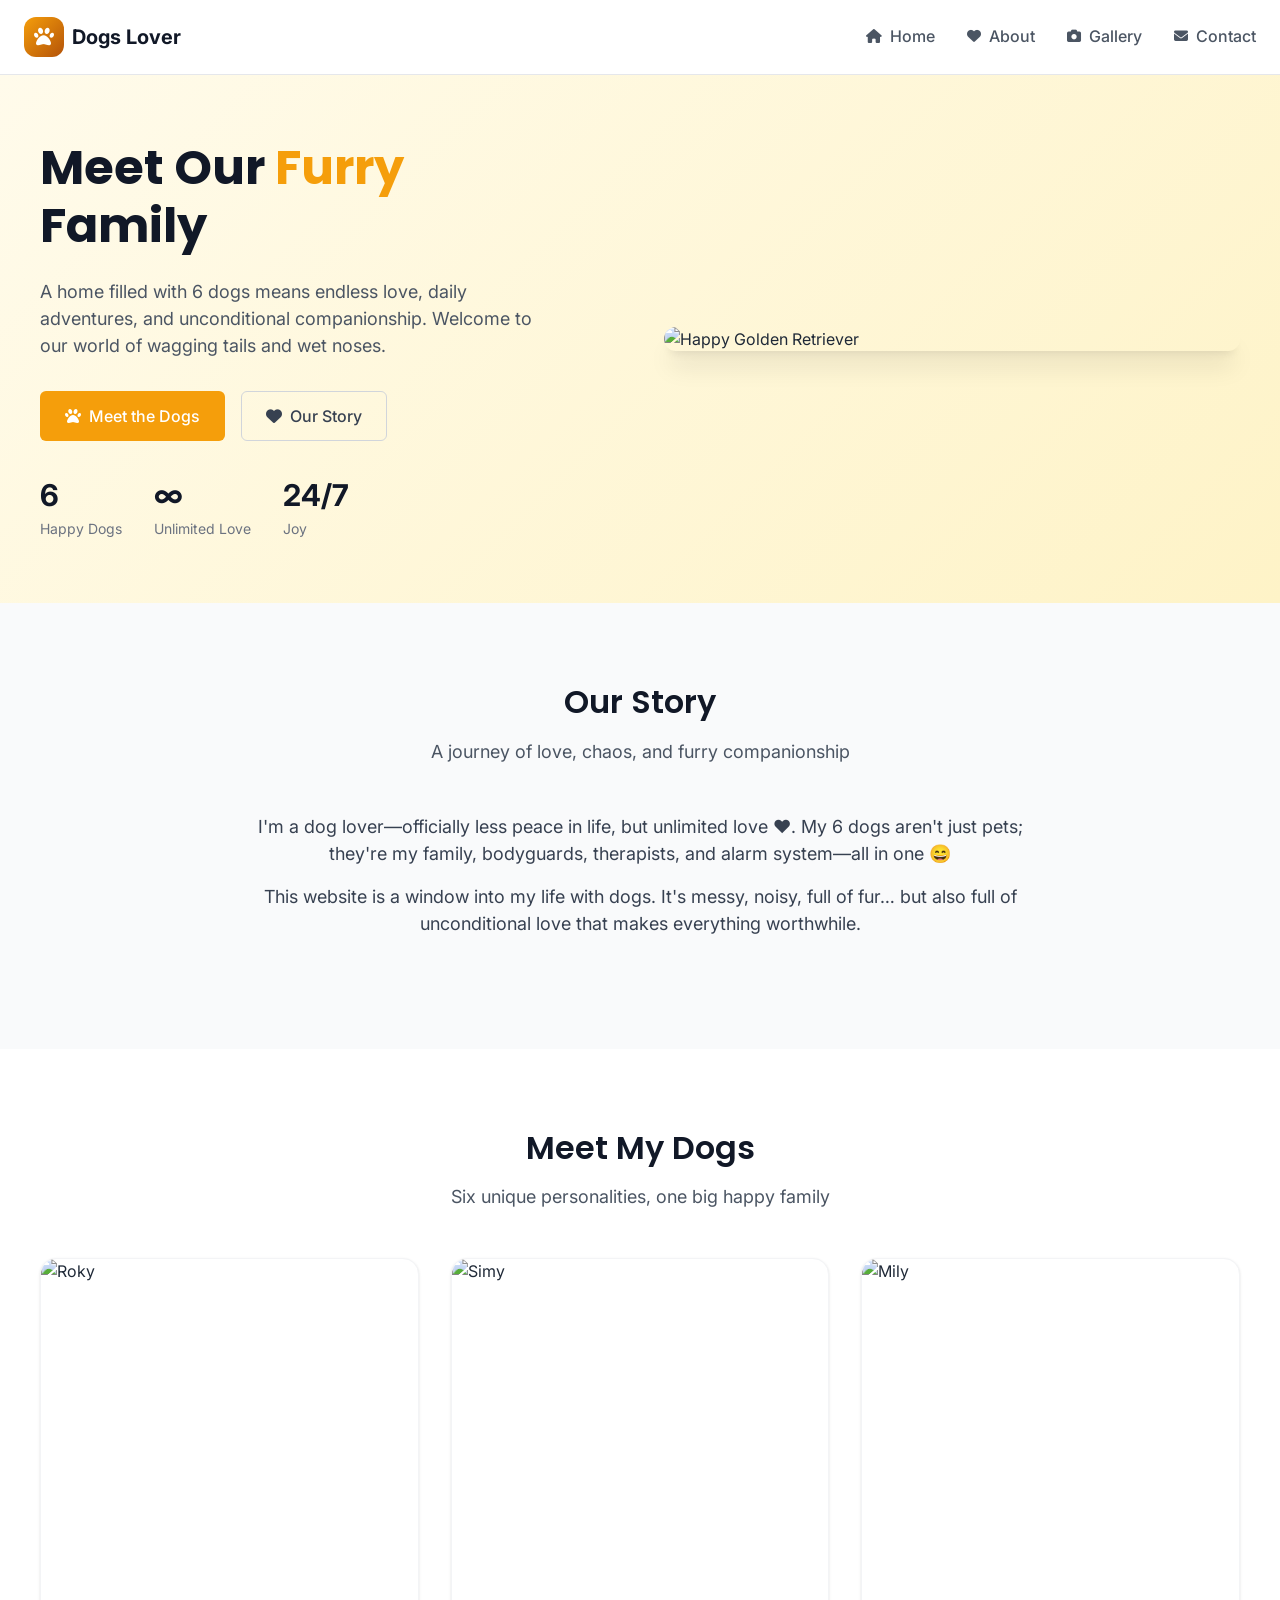
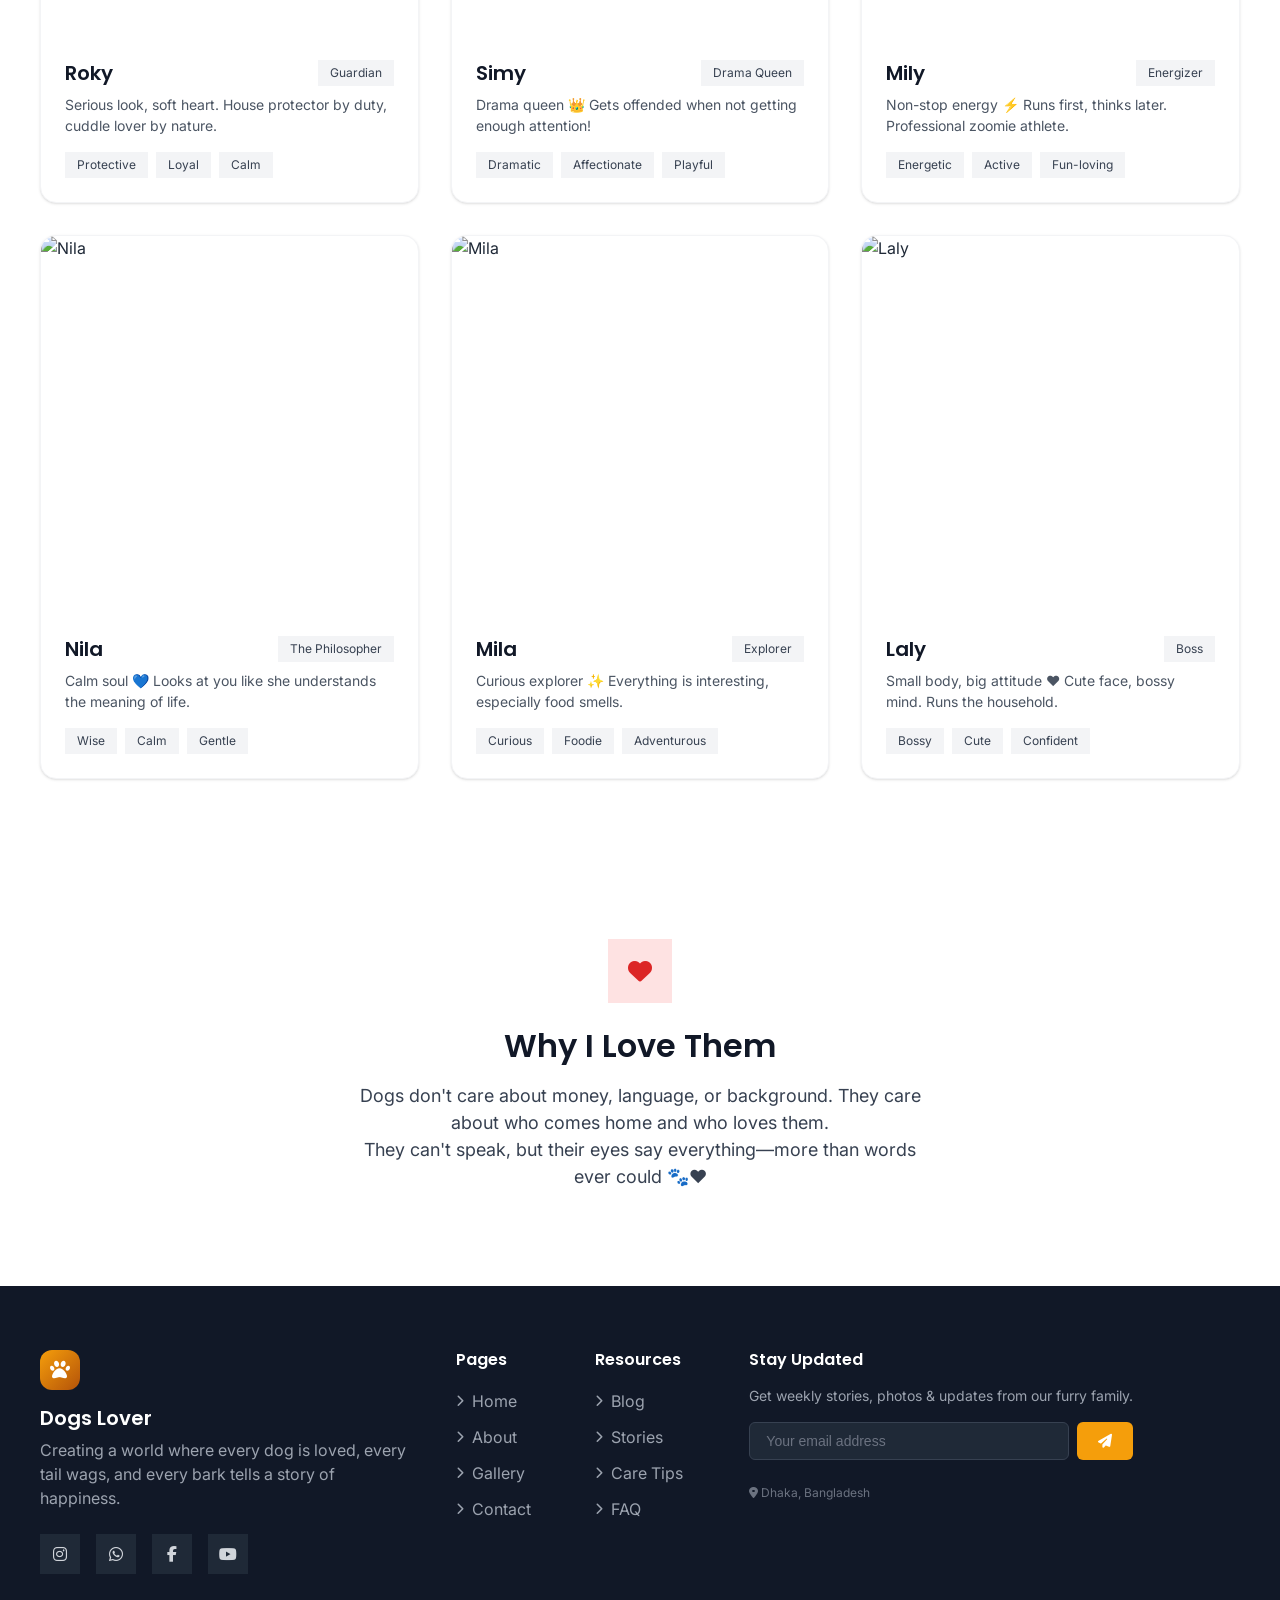
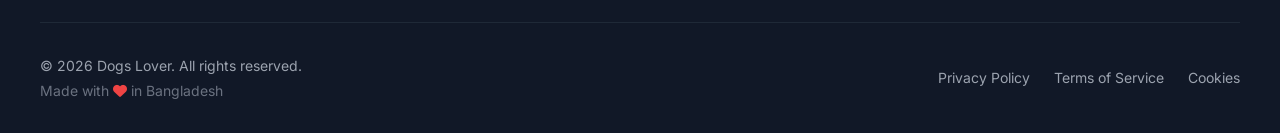
==== commit 5ec3a955: "index page updated" ====
--- a/index.html
+++ b/index.html
@@ -1,820 +1,1100 @@
 <!doctype html>
 <html lang="en">
-  <head>
+<head>
     <meta charset="UTF-8" />
     <meta name="viewport" content="width=device-width, initial-scale=1.0" />
-    <title>Dogs Lover | Home</title>
+    <title>Dogs Lover - Meet Our Furry Family</title>
+    
+    <!-- Fonts -->
     <link rel="preconnect" href="https://fonts.googleapis.com" />
     <link rel="preconnect" href="https://fonts.gstatic.com" crossorigin />
-    <link
-      href="https://fonts.googleapis.com/css2?family=Poppins:wght@300;400;500;600;700&family=Inter:wght@300;400;500;600&display=swap"
-      rel="stylesheet"
-    />
-    <link
-      rel="stylesheet"
-      href="https://cdnjs.cloudflare.com/ajax/libs/font-awesome/6.4.0/css/all.min.css"
-    />
-    <link rel="stylesheet" href="style.css" />
-  </head>
-
-  <body>
+    <link href="https://fonts.googleapis.com/css2?family=Inter:wght@300;400;500;600;700&family=Poppins:wght@400;500;600;700&display=swap" rel="stylesheet" />
+    
+    <!-- Font Awesome -->
+    <link rel="stylesheet" href="https://cdnjs.cloudflare.com/ajax/libs/font-awesome/6.4.0/css/all.min.css" />
+    
+    <!-- Custom CSS -->
+    <style>
+        /* CSS Variables */
+        :root {
+            --primary: #f59e0b;
+            --primary-dark: #b45309;
+            --secondary: #4b5563;
+            --accent: #8b5cf6;
+            --success: #10b981;
+            --warning: #f59e0b;
+            --error: #ef4444;
+            --dark: #1f2937;
+            --light: #f9fafb;
+            --gray-50: #f9fafb;
+            --gray-100: #f3f4f6;
+            --gray-200: #e5e7eb;
+            --gray-300: #d1d5db;
+            --gray-400: #9ca3af;
+            --gray-500: #6b7280;
+            --gray-600: #4b5563;
+            --gray-700: #374151;
+            --gray-800: #1f2937;
+            --gray-900: #111827;
+            
+            --shadow-sm: 0 1px 2px 0 rgb(0 0 0 / 0.05);
+            --shadow: 0 1px 3px 0 rgb(0 0 0 / 0.1), 0 1px 2px -1px rgb(0 0 0 / 0.1);
+            --shadow-md: 0 4px 6px -1px rgb(0 0 0 / 0.1), 0 2px 4px -2px rgb(0 0 0 / 0.1);
+            --shadow-lg: 0 10px 15px -3px rgb(0 0 0 / 0.1), 0 4px 6px -4px rgb(0 0 0 / 0.1);
+            --shadow-xl: 0 20px 25px -5px rgb(0 0 0 / 0.1), 0 8px 10px -6px rgb(0 0 0 / 0.1);
+            
+            --radius-sm: 0.25rem;
+            --radius: 0.375rem;
+            --radius-md: 0.5rem;
+            --radius-lg: 0.75rem;
+            --radius-xl: 1rem;
+            --radius-2xl: 1.5rem;
+        }
+
+        /* Reset & Base */
+        * {
+            margin: 0;
+            padding: 0;
+            box-sizing: border-box;
+        }
+
+        body {
+            font-family: 'Inter', sans-serif;
+            color: var(--gray-800);
+            line-height: 1.5;
+            background-color: white;
+        }
+
+        h1, h2, h3, h4, h5, h6 {
+            font-family: 'Poppins', sans-serif;
+            font-weight: 600;
+            line-height: 1.2;
+        }
+
+        a {
+            text-decoration: none;
+            color: inherit;
+        }
+
+        ul {
+            list-style: none;
+        }
+
+        img {
+            max-width: 100%;
+            height: auto;
+            display: block;
+        }
+
+        /* Container */
+        .container {
+            max-width: 1280px;
+            margin: 0 auto;
+            padding: 0 1.5rem;
+        }
+
+        @media (min-width: 640px) {
+            .container { padding: 0 2rem; }
+        }
+
+        @media (min-width: 1024px) {
+            .container { padding: 0 2.5rem; }
+        }
+
+        /* Navigation */
+        .navbar {
+            background: white;
+            border-bottom: 1px solid var(--gray-200);
+            position: sticky;
+            top: 0;
+            z-index: 50;
+        }
+
+        .nav-container {
+            display: flex;
+            align-items: center;
+            justify-content: space-between;
+            max-width: 1280px;
+            margin: 0 auto;
+            padding: 1rem 1.5rem;
+        }
+
+        .nav-logo {
+            display: flex;
+            align-items: center;
+            gap: 0.5rem;
+        }
+
+        .logo-icon {
+            width: 2.5rem;
+            height: 2.5rem;
+            background: linear-gradient(135deg, var(--primary), var(--primary-dark));
+            border-radius: var(--radius-lg);
+            display: flex;
+            align-items: center;
+            justify-content: center;
+            color: white;
+            font-size: 1.25rem;
+        }
+
+        .logo-text {
+            font-size: 1.25rem;
+            font-weight: 700;
+            color: var(--gray-900);
+        }
+
+        .nav-menu {
+            display: flex;
+            gap: 2rem;
+        }
+
+        .nav-link {
+            display: flex;
+            align-items: center;
+            gap: 0.5rem;
+            padding: 0.5rem 0;
+            color: var(--gray-600);
+            font-weight: 500;
+            transition: color 0.2s;
+            border-bottom: 2px solid transparent;
+        }
+
+        .nav-link i {
+            font-size: 0.875rem;
+        }
+
+        .nav-link:hover,
+        .nav-link.active {
+            color: var(--primary);
+            border-bottom-color: var(--primary);
+        }
+
+        .nav-toggle {
+            display: none;
+            background: none;
+            border: none;
+            font-size: 1.5rem;
+            color: var(--gray-600);
+            cursor: pointer;
+        }
+
+        @media (max-width: 768px) {
+            .nav-menu {
+                display: none;
+                position: absolute;
+                top: 100%;
+                left: 0;
+                right: 0;
+                background: white;
+                padding: 1rem;
+                flex-direction: column;
+                gap: 0.5rem;
+                border-top: 1px solid var(--gray-200);
+                box-shadow: var(--shadow-md);
+            }
+
+            .nav-menu.active {
+                display: flex;
+            }
+
+            .nav-toggle {
+                display: block;
+            }
+        }
+
+        /* Buttons */
+        .btn {
+            display: inline-flex;
+            align-items: center;
+            justify-content: center;
+            gap: 0.5rem;
+            padding: 0.625rem 1.25rem;
+            font-weight: 500;
+            border-radius: var(--radius);
+            transition: all 0.2s;
+            border: 1px solid transparent;
+            cursor: pointer;
+            font-size: 0.875rem;
+        }
+
+        .btn-sm {
+            padding: 0.375rem 0.75rem;
+            font-size: 0.75rem;
+        }
+
+        .btn-lg {
+            padding: 0.75rem 1.5rem;
+            font-size: 1rem;
+        }
+
+        .btn-primary {
+            background: var(--primary);
+            color: white;
+        }
+
+        .btn-primary:hover {
+            background: var(--primary-dark);
+        }
+
+        .btn-outline {
+            background: transparent;
+            border-color: var(--gray-300);
+            color: var(--gray-700);
+        }
+
+        .btn-outline:hover {
+            background: var(--gray-50);
+            border-color: var(--gray-400);
+        }
+
+        /* Hero Section */
+        .hero {
+            background: linear-gradient(135deg, #fffbeb, #fef3c7);
+            padding: 4rem 0;
+        }
+
+        .hero-grid {
+            display: grid;
+            grid-template-columns: 1fr 1fr;
+            gap: 3rem;
+            align-items: center;
+        }
+
+        .hero-content {
+            max-width: 32rem;
+        }
+
+        .hero-title {
+            font-size: 3rem;
+            font-weight: 700;
+            color: var(--gray-900);
+            margin-bottom: 1.5rem;
+        }
+
+        .hero-title span {
+            color: var(--primary);
+        }
+
+        .hero-description {
+            font-size: 1.125rem;
+            color: var(--gray-600);
+            margin-bottom: 2rem;
+        }
+
+        .hero-buttons {
+            display: flex;
+            gap: 1rem;
+        }
+
+        .hero-image {
+            position: relative;
+        }
+
+        .hero-image img {
+            border-radius: var(--radius-2xl);
+            box-shadow: var(--shadow-xl);
+        }
+
+        .hero-stats {
+            display: flex;
+            gap: 2rem;
+            margin-top: 2rem;
+        }
+
+        .stat-item {
+            display: flex;
+            flex-direction: column;
+        }
+
+        .stat-number {
+            font-size: 1.875rem;
+            font-weight: 700;
+            color: var(--gray-900);
+        }
+
+        .stat-label {
+            font-size: 0.875rem;
+            color: var(--gray-500);
+        }
+
+        @media (max-width: 768px) {
+            .hero-grid {
+                grid-template-columns: 1fr;
+                text-align: center;
+            }
+
+            .hero-content {
+                margin: 0 auto;
+            }
+
+            .hero-buttons {
+                justify-content: center;
+            }
+
+            .hero-stats {
+                justify-content: center;
+            }
+        }
+
+        /* Section Styles */
+        .section {
+            padding: 5rem 0;
+        }
+
+        .section-header {
+            text-align: center;
+            max-width: 36rem;
+            margin: 0 auto 3rem;
+        }
+
+        .section-title {
+            font-size: 2rem;
+            color: var(--gray-900);
+            margin-bottom: 1rem;
+        }
+
+        .section-subtitle {
+            font-size: 1.125rem;
+            color: var(--gray-600);
+        }
+
+        /* Dog Cards Grid */
+        .dogs-grid {
+            display: grid;
+            grid-template-columns: repeat(auto-fill, minmax(280px, 1fr));
+            gap: 2rem;
+        }
+
+        .dog-card {
+            background: white;
+            border-radius: var(--radius-xl);
+            overflow: hidden;
+            box-shadow: var(--shadow);
+            transition: transform 0.3s, box-shadow 0.3s;
+            border: 1px solid var(--gray-100);
+        }
+
+        .dog-card:hover {
+            transform: translateY(-0.25rem);
+            box-shadow: var(--shadow-lg);
+        }
+
+        .dog-image {
+            aspect-ratio: 1;
+            overflow: hidden;
+        }
+
+        .dog-image img {
+            width: 100%;
+            height: 100%;
+            object-fit: cover;
+            transition: transform 0.3s;
+        }
+
+        .dog-card:hover .dog-image img {
+            transform: scale(1.05);
+        }
+
+        .dog-info {
+            padding: 1.5rem;
+        }
+
+        .dog-header {
+            display: flex;
+            justify-content: space-between;
+            align-items: center;
+            margin-bottom: 0.5rem;
+        }
+
+        .dog-name {
+            font-size: 1.25rem;
+            font-weight: 600;
+            color: var(--gray-900);
+        }
+
+        .dog-badge {
+            padding: 0.25rem 0.75rem;
+            background: var(--gray-100);
+            border-radius: var(--radius-full);
+            font-size: 0.75rem;
+            color: var(--gray-700);
+        }
+
+        .dog-description {
+            color: var(--gray-600);
+            font-size: 0.875rem;
+            margin-bottom: 1rem;
+        }
+
+        .dog-tags {
+            display: flex;
+            flex-wrap: wrap;
+            gap: 0.5rem;
+        }
+
+        .dog-tag {
+            padding: 0.25rem 0.75rem;
+            background: var(--gray-100);
+            border-radius: var(--radius-full);
+            font-size: 0.75rem;
+            color: var(--gray-700);
+        }
+
+        /* Story Section */
+        .story-section {
+            background: var(--gray-50);
+        }
+
+        .story-content {
+            max-width: 48rem;
+            margin: 0 auto;
+            text-align: center;
+        }
+
+        .story-text {
+            font-size: 1.125rem;
+            color: var(--gray-700);
+            margin-bottom: 2rem;
+        }
+
+        .story-text p + p {
+            margin-top: 1rem;
+        }
+
+        /* Love Section */
+        .love-section {
+            background: white;
+            text-align: center;
+        }
+
+        .love-icon {
+            width: 4rem;
+            height: 4rem;
+            background: #fee2e2;
+            border-radius: var(--radius-full);
+            display: flex;
+            align-items: center;
+            justify-content: center;
+            margin: 0 auto 1.5rem;
+            color: #dc2626;
+            font-size: 1.5rem;
+        }
+
+        .love-text {
+            max-width: 36rem;
+            margin: 0 auto 1rem;
+            color: var(--gray-700);
+            font-size: 1.125rem;
+        }
+
+        /* Footer */
+        .footer {
+            background: var(--gray-900);
+            color: var(--gray-300);
+            position: relative;
+            overflow: hidden;
+            padding: 4rem 0 2rem;
+        }
+
+        .footer-main {
+            display: grid;
+            grid-template-columns: 1.5fr 1fr 2fr;
+            gap: 3rem;
+            margin-bottom: 3rem;
+        }
+
+        @media (max-width: 1024px) {
+            .footer-main {
+                grid-template-columns: 1fr;
+                gap: 2rem;
+            }
+        }
+
+        .footer-brand .logo-icon {
+            margin-bottom: 1rem;
+        }
+
+        .footer-brand h3 {
+            font-size: 1.25rem;
+            color: white;
+            margin-bottom: 0.5rem;
+        }
+
+        .brand-description {
+            color: var(--gray-400);
+            margin-bottom: 1.5rem;
+            max-width: 24rem;
+        }
+
+        .footer-links-grid {
+            display: grid;
+            grid-template-columns: repeat(2, 1fr);
+            gap: 2rem;
+        }
+
+        .footer-column h4 {
+            color: white;
+            font-size: 1rem;
+            margin-bottom: 1.25rem;
+        }
+
+        .footer-links {
+            display: flex;
+            flex-direction: column;
+            gap: 0.75rem;
+        }
+
+        .footer-links a {
+            color: var(--gray-400);
+            transition: color 0.2s;
+            display: flex;
+            align-items: center;
+            gap: 0.5rem;
+        }
+
+        .footer-links a:hover {
+            color: white;
+        }
+
+        .footer-links i {
+            font-size: 0.75rem;
+        }
+
+        .newsletter {
+            max-width: 24rem;
+        }
+
+        .newsletter h4 {
+            color: white;
+            font-size: 1rem;
+            margin-bottom: 1rem;
+        }
+
+        .newsletter-form {
+            display: flex;
+            gap: 0.5rem;
+        }
+
+        .newsletter-input {
+            flex: 1;
+            padding: 0.625rem 1rem;
+            background: var(--gray-800);
+            border: 1px solid var(--gray-700);
+            border-radius: var(--radius);
+            color: white;
+            font-size: 0.875rem;
+        }
+
+        .newsletter-input:focus {
+            outline: none;
+            border-color: var(--primary);
+        }
+
+        .newsletter-input::placeholder {
+            color: var(--gray-500);
+        }
+
+        .social-links {
+            display: flex;
+            gap: 1rem;
+            margin-top: 1.5rem;
+        }
+
+        .social-link {
+            width: 2.5rem;
+            height: 2.5rem;
+            background: var(--gray-800);
+            border-radius: var(--radius-full);
+            display: flex;
+            align-items: center;
+            justify-content: center;
+            color: var(--gray-300);
+            transition: all 0.2s;
+        }
+
+        .social-link:hover {
+            background: var(--primary);
+            color: white;
+        }
+
+        .footer-bottom {
+            margin-top: 3rem;
+            padding-top: 2rem;
+            border-top: 1px solid var(--gray-800);
+            display: flex;
+            justify-content: space-between;
+            align-items: center;
+            color: var(--gray-400);
+            font-size: 0.875rem;
+        }
+
+        .footer-bottom-links {
+            display: flex;
+            gap: 1.5rem;
+        }
+
+        .footer-bottom-links a {
+            color: var(--gray-400);
+            transition: color 0.2s;
+        }
+
+        .footer-bottom-links a:hover {
+            color: white;
+        }
+
+        @media (max-width: 768px) {
+            .footer-bottom {
+                flex-direction: column;
+                gap: 1rem;
+                text-align: center;
+            }
+
+            .footer-bottom-links {
+                flex-wrap: wrap;
+                justify-content: center;
+            }
+        }
+
+        /* Utility Classes */
+        .text-center { text-align: center; }
+        .mt-2 { margin-top: 0.5rem; }
+        .mt-4 { margin-top: 1rem; }
+        .mt-8 { margin-top: 2rem; }
+        .mb-4 { margin-bottom: 1rem; }
+        .mb-8 { margin-bottom: 2rem; }
+    </style>
+</head>
+
+<body>
     <!-- Navigation -->
     <nav class="navbar">
-      <div class="nav-container">
-        <a href="index.html" class="nav-logo">
-          <div class="logo-animated">
-                <div class="logo-circle">
-                  <i class="fas fa-paw logo-icon"></i>
-                  <div class="logo-ring-1"></div>
-                  <div class="logo-ring-2"></div>
-                </div>
-                <div class="logo-text">
-                  <h2>Dogs Lover</span></h2>
-                </div>
-              </div>
-        </a>
-
-        <button class="nav-toggle" id="navToggle">
-          <i class="fas fa-bars"></i>
-        </button>
-
-        <ul class="nav-menu" id="navMenu">
-          <li>
-            <a href="index.html" class="nav-link active"
-              ><i class="fas fa-home"></i> Home</a
-            >
-          </li>
-          <li>
-            <a href="about.html" class="nav-link"
-              ><i class="fas fa-user-friends"></i> About</a
-            >
-          </li>
-          <li>
-            <a href="gallery.html" class="nav-link"
-              ><i class="fas fa-images"></i> Gallery</a
-            >
-          </li>
-          <li>
-            <a href="contact.html" class="nav-link"
-              ><i class="fas fa-envelope"></i> Contact</a
-            >
-          </li>
-        </ul>
-
-        <div class="nav-social">
-          <a
-            href="https://instagram.com/yourusername"
-            class="social-icon"
-            target="_blank"
-          >
-            <i class="fab fa-instagram"></i>
-          </a>
-          <a
-            href="https://wa.me/8801XXXXXXXXX"
-            class="social-icon"
-            target="_blank"
-          >
-            <i class="fab fa-whatsapp"></i>
-          </a>
+        <div class="nav-container">
+            <a href="index.html" class="nav-logo">
+                <div class="logo-icon">
+                    <i class="fas fa-paw"></i>
+                </div>
+                <span class="logo-text">Dogs Lover</span>
+            </a>
+
+            <button class="nav-toggle" id="navToggle">
+                <i class="fas fa-bars"></i>
+            </button>
+
+            <ul class="nav-menu" id="navMenu">
+                <li>
+                    <a href="index.html" class="nav-link active">
+                        <i class="fas fa-home"></i> Home
+                    </a>
+                </li>
+                <li>
+                    <a href="about.html" class="nav-link">
+                        <i class="fas fa-heart"></i> About
+                    </a>
+                </li>
+                <li>
+                    <a href="gallery.html" class="nav-link">
+                        <i class="fas fa-camera"></i> Gallery
+                    </a>
+                </li>
+                <li>
+                    <a href="contact.html" class="nav-link">
+                        <i class="fas fa-envelope"></i> Contact
+                    </a>
+                </li>
+            </ul>
         </div>
-      </div>
     </nav>
 
-    <!-- Hero Slider -->
-    <div class="hero-slider">
-      <!-- Slider Navigation Buttons -->
-      <button class="slider-btn slider-btn-prev">
-        <i class="fas fa-chevron-left"></i>
-      </button>
-      <button class="slider-btn slider-btn-next">
-        <i class="fas fa-chevron-right"></i>
-      </button>
-
-      <!-- Slider Dots -->
-      <div class="slider-dots">
-        <button class="slider-dot active" data-slide="0"></button>
-        <button class="slider-dot" data-slide="1"></button>
-        <button class="slider-dot" data-slide="2"></button>
-        <button class="slider-dot" data-slide="3"></button>
-      </div>
-
-      <!-- Slider Container -->
-      <div class="slider-container">
-        <!-- Slide 1 -->
-        <div class="slider-slide active">
-          <div class="slide-overlay"></div>
-          <div class="slide-content">
-            <h1 class="slide-title">🐶 Dogs Lover 🐾</h1>
-            <p class="slide-subtitle">
-              Love, loyalty, fur… and zero privacy 😄
-            </p>
-            <p class="slide-description">
-              A life filled with wagging tails, wet noses, and unconditional
-              love
-            </p>
-            <div class="slide-buttons">
-              <a href="gallery.html" class="btn btn-primary">
-                <i class="fas fa-images"></i> View Gallery
-              </a>
-              <a href="about.html" class="btn btn-outline">
-                <i class="fas fa-heart"></i> Meet Our Dogs
-              </a>
+    <!-- Hero Section -->
+    <section class="hero">
+        <div class="container">
+            <div class="hero-grid">
+                <div class="hero-content">
+                    <h1 class="hero-title">
+                        Meet Our <span>Furry</span> Family
+                    </h1>
+                    <p class="hero-description">
+                        A home filled with 6 dogs means endless love, daily adventures, and unconditional companionship. Welcome to our world of wagging tails and wet noses.
+                    </p>
+                    <div class="hero-buttons">
+                        <a href="#meet-dogs" class="btn btn-primary btn-lg">
+                            <i class="fas fa-paw"></i> Meet the Dogs
+                        </a>
+                        <a href="#our-story" class="btn btn-outline btn-lg">
+                            <i class="fas fa-heart"></i> Our Story
+                        </a>
+                    </div>
+                    <div class="hero-stats">
+                        <div class="stat-item">
+                            <span class="stat-number">6</span>
+                            <span class="stat-label">Happy Dogs</span>
+                        </div>
+                        <div class="stat-item">
+                            <span class="stat-number">∞</span>
+                            <span class="stat-label">Unlimited Love</span>
+                        </div>
+                        <div class="stat-item">
+                            <span class="stat-number">24/7</span>
+                            <span class="stat-label">Joy</span>
+                        </div>
+                    </div>
+                </div>
+                <div class="hero-image">
+                    <img src="https://images.unsplash.com/photo-1552053831-71594a27632d?ixlib=rb-4.0.3&auto=format&fit=crop&w=800&q=80" alt="Happy Golden Retriever">
+                </div>
             </div>
-          </div>
-          <div
-            class="slide-background"
-            style="
-              background: linear-gradient(135deg, #ff9a3c 0%, #ffc93c 100%);
-            "
-          >
-            <img
-              src="dog1.jpg"
-              alt="Happy Golden Retriever"
-              style="height: 100%; width: 100%; object-fit: cover"
-            />
-          </div>
         </div>
-
-        <!-- Slide 2 -->
-        <div class="slider-slide">
-          <div class="slide-overlay"></div>
-          <div class="slide-content">
-            <h1 class="slide-title">6 Dogs 🐕🐕🐕</h1>
-            <p class="slide-subtitle">Six personalities, one big family ❤️</p>
-            <p class="slide-description">
-              Each with their own unique story, personality, and special place
-              in our hearts
-            </p>
-            <div class="slide-buttons">
-              <a href="about.html#dogs" class="btn btn-primary">
-                <i class="fas fa-dog"></i> Meet Them All
-              </a>
-              <a href="gallery.html" class="btn btn-outline">
-                <i class="fas fa-camera"></i> See Their Photos
-              </a>
+    </section>
+
+    <!-- Our Story Section -->
+    <section id="our-story" class="section story-section">
+        <div class="container">
+            <div class="section-header">
+                <h2 class="section-title">Our Story</h2>
+                <p class="section-subtitle">
+                    A journey of love, chaos, and furry companionship
+                </p>
             </div>
-          </div>
-          <div
-            class="slide-background"
-            style="
-              background: linear-gradient(135deg, #155e75 0%, #0ea5e9 100%);
-            "
-          >
-            <img
-              src="dog2.jpg"
-              alt="Happy Golden Retriever"
-              style="height: 100%; width: 100%; object-fit: cover"
-            />
-          </div>
+            <div class="story-content">
+                <div class="story-text">
+                    <p>
+                        I'm a dog lover—officially less peace in life, but unlimited love ❤️. My 6 dogs aren't just pets; they're my family, bodyguards, therapists, and alarm system—all in one 😄
+                    </p>
+                    <p>
+                        This website is a window into my life with dogs. It's messy, noisy, full of fur… but also full of unconditional love that makes everything worthwhile.
+                    </p>
+                </div>
+            </div>
         </div>
-
-        <!-- Slide 3 -->
-        <div class="slider-slide">
-          <div class="slide-overlay"></div>
-          <div class="slide-content">
-            <h1 class="slide-title">Unconditional Love ❤️</h1>
-            <p class="slide-subtitle">
-              They don't speak, but they understand everything
-            </p>
-            <p class="slide-description">
-              Pure love without judgment, conditions, or expectations
-            </p>
-            <div class="slide-buttons">
-              <a href="gallery.html" class="btn btn-primary">
-                <i class="fas fa-heart"></i> See Love in Action
-              </a>
-              <a href="contact.html" class="btn btn-outline">
-                <i class="fas fa-share-alt"></i> Share Your Story
-              </a>
+    </section>
+
+    <!-- Meet the Dogs Section -->
+    <section id="meet-dogs" class="section">
+        <div class="container">
+            <div class="section-header">
+                <h2 class="section-title">Meet My Dogs</h2>
+                <p class="section-subtitle">
+                    Six unique personalities, one big happy family
+                </p>
             </div>
-          </div>
-          <div
-            class="slide-background"
-            style="
-              background: linear-gradient(135deg, #8b4513 0%, #d2691e 100%);
-            "
-          >
-            <img
-              src="dog3.jpg"
-              alt="Happy Golden Retriever"
-              style="height: 100%; width: 100%; object-fit: cover"
-            />
-          </div>
+
+            <div class="dogs-grid">
+                <!-- Dog 1 - Roky -->
+                <div class="dog-card">
+                    <div class="dog-image">
+                        <img src="https://images.unsplash.com/photo-1543466835-00a7907e9de1?ixlib=rb-4.0.3&auto=format&fit=crop&w=800&q=80" alt="Roky">
+                    </div>
+                    <div class="dog-info">
+                        <div class="dog-header">
+                            <h3 class="dog-name">Roky</h3>
+                            <span class="dog-badge">Guardian</span>
+                        </div>
+                        <p class="dog-description">
+                            Serious look, soft heart. House protector by duty, cuddle lover by nature.
+                        </p>
+                        <div class="dog-tags">
+                            <span class="dog-tag">Protective</span>
+                            <span class="dog-tag">Loyal</span>
+                            <span class="dog-tag">Calm</span>
+                        </div>
+                    </div>
+                </div>
+
+                <!-- Dog 2 - Simy -->
+                <div class="dog-card">
+                    <div class="dog-image">
+                        <img src="https://images.unsplash.com/photo-1537151625747-768eb6cf92b2?ixlib=rb-4.0.3&auto=format&fit=crop&w=800&q=80" alt="Simy">
+                    </div>
+                    <div class="dog-info">
+                        <div class="dog-header">
+                            <h3 class="dog-name">Simy</h3>
+                            <span class="dog-badge">Drama Queen</span>
+                        </div>
+                        <p class="dog-description">
+                            Drama queen 👑 Gets offended when not getting enough attention!
+                        </p>
+                        <div class="dog-tags">
+                            <span class="dog-tag">Dramatic</span>
+                            <span class="dog-tag">Affectionate</span>
+                            <span class="dog-tag">Playful</span>
+                        </div>
+                    </div>
+                </div>
+
+                <!-- Dog 3 - Mily -->
+                <div class="dog-card">
+                    <div class="dog-image">
+                        <img src="https://images.unsplash.com/photo-1518717758536-85ae29035b6d?ixlib=rb-4.0.3&auto=format&fit=crop&w=800&q=80" alt="Mily">
+                    </div>
+                    <div class="dog-info">
+                        <div class="dog-header">
+                            <h3 class="dog-name">Mily</h3>
+                            <span class="dog-badge">Energizer</span>
+                        </div>
+                        <p class="dog-description">
+                            Non-stop energy ⚡ Runs first, thinks later. Professional zoomie athlete.
+                        </p>
+                        <div class="dog-tags">
+                            <span class="dog-tag">Energetic</span>
+                            <span class="dog-tag">Active</span>
+                            <span class="dog-tag">Fun-loving</span>
+                        </div>
+                    </div>
+                </div>
+
+                <!-- Dog 4 - Nila -->
+                <div class="dog-card">
+                    <div class="dog-image">
+                        <img src="https://images.unsplash.com/photo-1588943211346-0908a1fb0b01?ixlib=rb-4.0.3&auto=format&fit=crop&w=800&q=80" alt="Nila">
+                    </div>
+                    <div class="dog-info">
+                        <div class="dog-header">
+                            <h3 class="dog-name">Nila</h3>
+                            <span class="dog-badge">The Philosopher</span>
+                        </div>
+                        <p class="dog-description">
+                            Calm soul 💙 Looks at you like she understands the meaning of life.
+                        </p>
+                        <div class="dog-tags">
+                            <span class="dog-tag">Wise</span>
+                            <span class="dog-tag">Calm</span>
+                            <span class="dog-tag">Gentle</span>
+                        </div>
+                    </div>
+                </div>
+
+                <!-- Dog 5 - Mila -->
+                <div class="dog-card">
+                    <div class="dog-image">
+                        <img src="https://images.unsplash.com/photo-1548199973-03cce0bbc87b?ixlib=rb-4.0.3&auto=format&fit=crop&w=800&q=80" alt="Mila">
+                    </div>
+                    <div class="dog-info">
+                        <div class="dog-header">
+                            <h3 class="dog-name">Mila</h3>
+                            <span class="dog-badge">Explorer</span>
+                        </div>
+                        <p class="dog-description">
+                            Curious explorer ✨ Everything is interesting, especially food smells.
+                        </p>
+                        <div class="dog-tags">
+                            <span class="dog-tag">Curious</span>
+                            <span class="dog-tag">Foodie</span>
+                            <span class="dog-tag">Adventurous</span>
+                        </div>
+                    </div>
+                </div>
+
+                <!-- Dog 6 - Laly -->
+                <div class="dog-card">
+                    <div class="dog-image">
+                        <img src="https://images.unsplash.com/photo-1591769225440-811ad7d6eab3?ixlib=rb-4.0.3&auto=format&fit=crop&w=800&q=80" alt="Laly">
+                    </div>
+                    <div class="dog-info">
+                        <div class="dog-header">
+                            <h3 class="dog-name">Laly</h3>
+                            <span class="dog-badge">Boss</span>
+                        </div>
+                        <p class="dog-description">
+                            Small body, big attitude ❤️ Cute face, bossy mind. Runs the household.
+                        </p>
+                        <div class="dog-tags">
+                            <span class="dog-tag">Bossy</span>
+                            <span class="dog-tag">Cute</span>
+                            <span class="dog-tag">Confident</span>
+                        </div>
+                    </div>
+                </div>
+            </div>
         </div>
-
-        <!-- Slide 4 -->
-        <div class="slider-slide">
-          <div class="slide-overlay"></div>
-          <div class="slide-content">
-            <h1 class="slide-title">Join Our Community 🌍</h1>
-            <p class="slide-subtitle">
-              For dog lovers in Bangladesh & worldwide
-            </p>
-            <p class="slide-description">
-              Share stories, photos, and connect with fellow dog enthusiasts
-            </p>
-            <div class="slide-buttons">
-              <a href="contact.html" class="btn btn-primary">
-                <i class="fas fa-envelope"></i> Get In Touch
-              </a>
-              <a
-                href="https://instagram.com/yourusername"
-                class="btn btn-outline"
-                target="_blank"
-              >
-                <i class="fab fa-instagram"></i> Follow on Instagram
-              </a>
-            </div>
-          </div>
-          <div
-            class="slide-background"
-            style="
-              background: linear-gradient(135deg, #2e8b57 0%, #3cb371 100%);
-            "
-          >
-            <img
-              src="dog4.jpg"
-              alt="Happy Golden Retriever"
-              style="height: 100%; width: 100%; object-fit: cover"
-            />
-          </div>
-        </div>
-      </div>
-
-      <!-- Slider Progress Bar -->
-      <div class="slider-progress">
-        <div class="slider-progress-bar"></div>
-      </div>
-    </div>
-
-    <!-- Story Section -->
-    <section class="section story-section">
-      <div class="container">
-        <div class="section-header">
-          <h2 class="section-title">🌿 Our Story | আমাদের গল্প</h2>
-          <p class="section-subtitle">
-            A journey of love, chaos, and furry companions
-          </p>
-        </div>
-
-        <div class="story-content">
-          <div class="story-text">
-            <p>
-              আমি একজন Dogs Lover—মানে officially life-এ peace কম, কিন্তু
-              ভালোবাসা unlimited ❤️ আমার ৬টা কুকুর শুধু pet না, ওরা আমার family,
-              bodyguard, therapist, আর alarm system—সব একসাথে 😄
-            </p>
-            <p>
-              This website is a small window into my life with dogs. It's messy,
-              noisy, full of fur… but also full of unconditional love.
-            </p>
-          </div>
-
-          <div class="story-stats">
-            <div class="stat-item">
-              <div class="stat-number">6</div>
-              <div class="stat-label">Dogs</div>
-            </div>
-            <div class="stat-item">
-              <div class="stat-number">∞</div>
-              <div class="stat-label">Love</div>
-            </div>
-            <div class="stat-item">
-              <div class="stat-number">24/7</div>
-              <div class="stat-label">Happiness</div>
-            </div>
-          </div>
-        </div>
-      </div>
-    </section>
-
-    <!-- Meet the Dogs Section -->
-    <section class="section dogs-section">
-      <div class="container">
-        <div class="section-header">
-          <h2 class="section-title">🐕 Meet My Dogs</h2>
-          <p class="section-subtitle">
-            Each one with a unique personality and a special place in my heart
-          </p>
-        </div>
-
-        <div class="dogs-grid">
-          <!-- Dog 1 -->
-          <div class="dog-card">
-            <div class="dog-image">
-              <div
-                style="
-                  height: 200px;
-                  display: flex;
-                  align-items: center;
-                  justify-content: center;
-                  background-color: #f0f0f0;
-                "
-              >
-                <img
-                  src="dog1.jpg"
-                  alt="Roky the dog"
-                  style="height: 246px; width: 367px; object-fit: cover"
-                />
-              </div>
-            </div>
-            <div class="dog-info">
-              <h3 class="dog-name">Roky</h3>
-              <p class="dog-description">
-                Serious look, soft heart 🛡️ House protector by duty, cuddle
-                lover by nature.
-              </p>
-              <div class="dog-tags">
-                <span class="dog-tag">Protective</span>
-                <span class="dog-tag">Loyal</span>
-                <span class="dog-tag">Calm</span>
-              </div>
-            </div>
-          </div>
-
-          <!-- Dog 2 -->
-          <div class="dog-card">
-            <div class="dog-image">
-              <img
-                src="dog2.jpg"
-                alt="Simy the dog"
-                style="height: 246px; width: 367px; object-fit: cover"
-              />
-            </div>
-            <div class="dog-info">
-              <h3 class="dog-name">Simy</h3>
-              <p class="dog-description">
-                Drama queen 👑 Attention না পেলে offended হয়ে যায় 😆
-              </p>
-              <div class="dog-tags">
-                <span class="dog-tag">Dramatic</span>
-                <span class="dog-tag">Affectionate</span>
-                <span class="dog-tag">Playful</span>
-              </div>
-            </div>
-          </div>
-
-          <!-- Dog 3 -->
-          <div class="dog-card">
-            <div class="dog-image">
-              <img
-                src="dog3.jpg"
-                alt="Mily the dog"
-                style="height: 246px; width: 367px; object-fit: cover"
-              />
-            </div>
-            <div class="dog-info">
-              <h3 class="dog-name">Mily</h3>
-              <p class="dog-description">
-                Non-stop energy ⚡ Runs first, thinks later.
-              </p>
-              <div class="dog-tags">
-                <span class="dog-tag">Energetic</span>
-                <span class="dog-tag">Active</span>
-                <span class="dog-tag">Fun-loving</span>
-              </div>
-            </div>
-          </div>
-
-          <!-- Dog 4 -->
-          <div class="dog-card">
-            <div class="dog-image">
-              <img
-                src="dog4.jpg"
-                alt="Nila the dog"
-                style="height: 246px; width: 367px; object-fit: cover"
-              />
-            </div>
-            <div class="dog-info">
-              <h3 class="dog-name">Nila</h3>
-              <p class="dog-description">
-                Calm soul 💙 Looks at you like she understands life.
-              </p>
-              <div class="dog-tags">
-                <span class="dog-tag">Wise</span>
-                <span class="dog-tag">Calm</span>
-                <span class="dog-tag">Gentle</span>
-              </div>
-            </div>
-          </div>
-
-          <!-- Dog 5 -->
-          <div class="dog-card">
-            <div class="dog-image">
-              <img
-                src="dog5.jpg"
-                alt="Mila the dog"
-                style="height: 246px; width: 367px; object-fit: cover"
-              />
-            </div>
-            <div class="dog-info">
-              <h3 class="dog-name">Mila</h3>
-              <p class="dog-description">
-                Curious explorer ✨ Everything is interesting, especially food.
-              </p>
-              <div class="dog-tags">
-                <span class="dog-tag">Curious</span>
-                <span class="dog-tag">Foodie</span>
-                <span class="dog-tag">Adventurous</span>
-              </div>
-            </div>
-          </div>
-
-          <!-- Dog 6 -->
-          <div class="dog-card">
-            <div class="dog-image">
-              <img
-                src="dog6.jpg"
-                alt="Laly the dog"
-                style="height: 246px; width: 367px; object-fit: cover"
-              />
-            </div>
-            <div class="dog-info">
-              <h3 class="dog-name">Laly</h3>
-              <p class="dog-description">
-                Small body, big attitude ❤️ Cute face, bossy mind 😄
-              </p>
-              <div class="dog-tags">
-                <span class="dog-tag">Bossy</span>
-                <span class="dog-tag">Cute</span>
-                <span class="dog-tag">Confident</span>
-              </div>
-            </div>
-          </div>
-        </div>
-      </div>
     </section>
 
     <!-- Why Love Section -->
     <section class="section love-section">
-      <div class="container">
-        <div class="love-content">
-          <div class="love-icon">
-            <i class="fas fa-heart"></i>
-          </div>
-          <h2 class="section-title">❤️ Why I Love Them</h2>
-          <p class="love-text">
-            Dogs don't care about money, language, or background. They care
-            about who comes home and who loves them.
-          </p>
-          <p class="love-text">
-            ওরা কথা বলতে পারে না, কিন্তু চোখ দিয়ে এমন কথা বলে—যা মানুষও পারে না
-            🐾❤️
-          </p>
+        <div class="container">
+            <div class="love-icon">
+                <i class="fas fa-heart"></i>
+            </div>
+            <h2 class="section-title">Why I Love Them</h2>
+            <div class="love-text">
+                <p>Dogs don't care about money, language, or background. They care about who comes home and who loves them.</p>
+                <p>They can't speak, but their eyes say everything—more than words ever could 🐾❤️</p>
+            </div>
         </div>
-      </div>
     </section>
+
+    <!-- Footer -->
     <footer class="footer">
-      <div class="container">
-        <!-- Main Footer Content -->
-        <div class="footer-main">
-          <!-- Brand Section -->
-          <div class="footer-brand-section">
-            <div class="brand-logo">
-              <div class="logo-animated">
-                <div class="logo-circle">
-                  <i class="fas fa-paw logo-icon"></i>
-                  <div class="logo-ring-1"></div>
-                  <div class="logo-ring-2"></div>
-                </div>
-                <div class="logo-text">
-                  <h2>Dogs <span class="logo-highlight">Lover</span></h2>
-                  <p class="logo-tagline">Where every paw has a story</p>
-                </div>
-              </div>
+        <div class="container">
+            <div class="footer-main">
+                <!-- Brand Column -->
+                <div class="footer-brand">
+                    <div class="logo-icon">
+                        <i class="fas fa-paw"></i>
+                    </div>
+                    <h3>Dogs Lover</h3>
+                    <p class="brand-description">
+                        Creating a world where every dog is loved, every tail wags, and every bark tells a story of happiness.
+                    </p>
+                    <div class="social-links">
+                        <a href="#" class="social-link">
+                            <i class="fab fa-instagram"></i>
+                        </a>
+                        <a href="#" class="social-link">
+                            <i class="fab fa-whatsapp"></i>
+                        </a>
+                        <a href="#" class="social-link">
+                            <i class="fab fa-facebook-f"></i>
+                        </a>
+                        <a href="#" class="social-link">
+                            <i class="fab fa-youtube"></i>
+                        </a>
+                    </div>
+                </div>
+
+                <!-- Links Column -->
+                <div class="footer-links-grid">
+                    <div class="footer-column">
+                        <h4>Pages</h4>
+                        <div class="footer-links">
+                            <a href="index.html">
+                                <i class="fas fa-chevron-right"></i> Home
+                            </a>
+                            <a href="about.html">
+                                <i class="fas fa-chevron-right"></i> About
+                            </a>
+                            <a href="gallery.html">
+                                <i class="fas fa-chevron-right"></i> Gallery
+                            </a>
+                            <a href="contact.html">
+                                <i class="fas fa-chevron-right"></i> Contact
+                            </a>
+                        </div>
+                    </div>
+                    <div class="footer-column">
+                        <h4>Resources</h4>
+                        <div class="footer-links">
+                            <a href="#blog">
+                                <i class="fas fa-chevron-right"></i> Blog
+                            </a>
+                            <a href="#stories">
+                                <i class="fas fa-chevron-right"></i> Stories
+                            </a>
+                            <a href="#tips">
+                                <i class="fas fa-chevron-right"></i> Care Tips
+                            </a>
+                            <a href="#faq">
+                                <i class="fas fa-chevron-right"></i> FAQ
+                            </a>
+                        </div>
+                    </div>
+                </div>
+
+                <!-- Newsletter Column -->
+                <div class="newsletter">
+                    <h4>Stay Updated</h4>
+                    <p style="color: var(--gray-400); margin-bottom: 1rem; font-size: 0.875rem;">
+                        Get weekly stories, photos & updates from our furry family.
+                    </p>
+                    <form class="newsletter-form">
+                        <input type="email" class="newsletter-input" placeholder="Your email address" required>
+                        <button type="submit" class="btn btn-primary">
+                            <i class="fas fa-paper-plane"></i>
+                        </button>
+                    </form>
+                    <div style="margin-top: 1.5rem;">
+                        <p style="color: var(--gray-500); font-size: 0.75rem;">
+                            <i class="fas fa-map-marker-alt"></i> Dhaka, Bangladesh
+                        </p>
+                    </div>
+                </div>
             </div>
 
-            <div class="brand-mission">
-              <p class="mission-text">
-                <i class="fas fa-quote-left"></i>
-                Creating a world where every dog is loved, every tail wags, and
-                every bark tells a story of happiness.
-                <i class="fas fa-quote-right"></i>
-              </p>
+            <!-- Footer Bottom -->
+            <div class="footer-bottom">
+                <div>
+                    <p>© <span id="currentYear">2026</span> Dogs Lover. All rights reserved.</p>
+                    <p style="margin-top: 0.25rem; color: var(--gray-500);">
+                        Made with <i class="fas fa-heart" style="color: #ef4444;"></i> in Bangladesh
+                    </p>
+                </div>
+                <div class="footer-bottom-links">
+                    <a href="#privacy">Privacy Policy</a>
+                    <a href="#terms">Terms of Service</a>
+                    <a href="#cookies">Cookies</a>
+                </div>
             </div>
-
-            <div class="brand-stats">
-              <div class="stats-grid">
-                <div class="stat-item">
-                  <div class="stat-icon">
-                    <i class="fas fa-dog"></i>
-                  </div>
-                  <div class="stat-content">
-                    <span class="stat-number">6</span>
-                    <span class="stat-label">Furry Friends</span>
-                  </div>
-                </div>
-                <div class="stat-item">
-                  <div class="stat-icon">
-                    <i class="fas fa-heart"></i>
-                  </div>
-                  <div class="stat-content">
-                    <span class="stat-number">∞</span>
-                    <span class="stat-label">Love Shared</span>
-                  </div>
-                </div>
-                <div class="stat-item">
-                  <div class="stat-icon">
-                    <i class="fas fa-camera"></i>
-                  </div>
-                  <div class="stat-content">
-                    <span class="stat-number">1000+</span>
-                    <span class="stat-label">Memories</span>
-                  </div>
-                </div>
-              </div>
-            </div>
-          </div>
-
-          <!-- Quick Links Section -->
-          <div class="footer-links-section">
-            <h3 class="section-title">
-              <span class="title-icon">
-                <i class="fas fa-link"></i>
-              </span>
-              Quick Navigation
-            </h3>
-
-            <div class="links-grid">
-              <div class="link-column">
-                <h4 class="column-title">Pages</h4>
-                <ul class="link-list">
-                  <li>
-                    <a href="index.html" class="footer-link">
-                      <i class="fas fa-home link-bullet"></i>
-                      Home
-                      <span class="link-badge">Featured</span>
-                    </a>
-                  </li>
-                  <li>
-                    <a href="about.html" class="footer-link">
-                      <i class="fas fa-users link-bullet"></i>
-                      About Us
-                      <span class="link-badge">Our Story</span>
-                    </a>
-                  </li>
-                  <li>
-                    <a href="gallery.html" class="footer-link">
-                      <i class="fas fa-images link-bullet"></i>
-                      Gallery
-                      <span class="link-badge">Photos</span>
-                    </a>
-                  </li>
-                  <li>
-                    <a href="contact.html" class="footer-link">
-                      <i class="fas fa-envelope link-bullet"></i>
-                      Contact
-                      <span class="link-badge">Connect</span>
-                    </a>
-                  </li>
-                </ul>
-              </div>
-
-              <div class="link-column">
-                <h4 class="column-title">Resources</h4>
-                <ul class="link-list">
-                  <li>
-                    <a href="#blog" class="footer-link">
-                      <i class="fas fa-blog link-bullet"></i>
-                      Dog Blog
-                      <span class="link-badge">Tips</span>
-                    </a>
-                  </li>
-                  <li>
-                    <a href="#stories" class="footer-link">
-                      <i class="fas fa-book link-bullet"></i>
-                      Stories
-                      <span class="link-badge">Adventures</span>
-                    </a>
-                  </li>
-                  <li>
-                    <a href="#tips" class="footer-link">
-                      <i class="fas fa-lightbulb link-bullet"></i>
-                      Care Tips
-                      <span class="link-badge">Guide</span>
-                    </a>
-                  </li>
-                  <li>
-                    <a href="#faq" class="footer-link">
-                      <i class="fas fa-question-circle link-bullet"></i>
-                      FAQ
-                      <span class="link-badge">Help</span>
-                    </a>
-                  </li>
-                </ul>
-              </div>
-            </div>
-          </div>
-
-          <!-- Connect Section -->
-          <div class="footer-connect-section">
-            <h3 class="section-title">
-              <span class="title-icon">
-                <i class="fas fa-hashtag"></i>
-              </span>
-              Stay Connected
-            </h3>
-
-            <!-- Newsletter -->
-            <div class="newsletter-modern">
-              <div class="newsletter-header">
-                <i class="fas fa-paper-plane newsletter-icon"></i>
-                <div class="newsletter-title">
-                  <h4>Get Dog Updates</h4>
-                  <p>Weekly stories, photos & tips</p>
-                </div>
-              </div>
-
-              <form class="newsletter-form-modern">
-                <div class="form-group">
-                  <div class="input-with-icon">
-                    <i class="fas fa-envelope"></i>
-                    <input
-                      type="email"
-                      placeholder="your.email@example.com"
-                      required
-                    />
-                  </div>
-                  <button type="submit" class="subscribe-btn">
-                    <span class="btn-text">Subscribe</span>
-                    <i class="fas fa-arrow-right"></i>
-                  </button>
-                </div>
-                <div class="form-agreement">
-                  <label class="checkbox-label">
-                    <input type="checkbox" required />
-                    <span class="checkmark"></span>
-                    I agree to receive updates
-                  </label>
-                </div>
-              </form>
-            </div>
-
-            <!-- Social Media -->
-            <div class="social-modern">
-              <h4 class="social-title">Follow Our Journey</h4>
-              <div class="social-platforms">
-                <a
-                  href="https://instagram.com/yourusername"
-                  class="social-platform instagram"
-                  target="_blank"
-                >
-                  <div class="platform-icon">
-                    <i class="fab fa-instagram"></i>
-                  </div>
-                  <div class="platform-info">
-                    <span class="platform-name">Instagram</span>
-                    <span class="platform-followers">2.5K followers</span>
-                  </div>
-                  <i class="fas fa-external-link-alt platform-link"></i>
-                </a>
-
-                <a
-                  href="https://wa.me/8801XXXXXXXXX"
-                  class="social-platform whatsapp"
-                  target="_blank"
-                >
-                  <div class="platform-icon">
-                    <i class="fab fa-whatsapp"></i>
-                  </div>
-                  <div class="platform-info">
-                    <span class="platform-name">WhatsApp</span>
-                    <span class="platform-followers">Direct chat</span>
-                  </div>
-                  <i class="fas fa-external-link-alt platform-link"></i>
-                </a>
-
-                <a href="#" class="social-platform facebook">
-                  <div class="platform-icon">
-                    <i class="fab fa-facebook-f"></i>
-                  </div>
-                  <div class="platform-info">
-                    <span class="platform-name">Facebook</span>
-                    <span class="platform-followers">Community</span>
-                  </div>
-                  <i class="fas fa-external-link-alt platform-link"></i>
-                </a>
-
-                <a href="#" class="social-platform youtube">
-                  <div class="platform-icon">
-                    <i class="fab fa-youtube"></i>
-                  </div>
-                  <div class="platform-info">
-                    <span class="platform-name">YouTube</span>
-                    <span class="platform-followers">Videos</span>
-                  </div>
-                  <i class="fas fa-external-link-alt platform-link"></i>
-                </a>
-              </div>
-            </div>
-
-            <!-- Contact Info -->
-            <div class="contact-modern">
-              <div class="contact-item">
-                <i class="fas fa-map-marker-alt contact-icon"></i>
-                <div class="contact-details">
-                  <span class="contact-label">Location</span>
-                  <span class="contact-value">Dhaka, Bangladesh</span>
-                </div>
-              </div>
-              <div class="contact-item">
-                <i class="fas fa-paw contact-icon"></i>
-                <div class="contact-details">
-                  <span class="contact-label">Status</span>
-                  <span class="contact-value">Always playing with dogs</span>
-                </div>
-              </div>
-            </div>
-          </div>
         </div>
-
-        <!-- Footer Divider -->
-        <div class="footer-divider-modern">
-          <div class="divider-line">
-            <div class="divider-dot"></div>
-            <div class="divider-dot"></div>
-            <div class="divider-dot"></div>
-          </div>
-        </div>
-
-        <!-- Footer Bottom -->
-        <div class="footer-bottom-modern">
-          <div class="copyright-section">
-            <div class="copyright-content">
-              <div class="copyright-text">
-                <p>
-                  © <span id="currentYear">2026</span> Dogs Lover. All rights
-                  reserved.
-                  <span class="copyright-separator">|</span>
-                  <span id="currentDateTime"></span>
-                </p>
-                <p class="copyright-message">
-                  Made with
-                  <i class="fas fa-heart heart-beat"></i>
-                  and
-                  <i class="fas fa-paw paw-spin"></i>
-                  in Bangladesh
-                </p>
-              </div>
-
-              <div class="language-selector">
-                <button class="language-btn">
-                  <i class="fas fa-globe"></i>
-                  <span>English</span>
-                  <i class="fas fa-chevron-down"></i>
-                </button>
-              </div>
-            </div>
-          </div>
-
-          <div class="legal-section">
-            <div class="legal-links-modern">
-              <a href="#privacy" class="legal-link">
-                <i class="fas fa-shield-alt"></i>
-                Privacy Policy
-              </a>
-              <a href="#terms" class="legal-link">
-                <i class="fas fa-file-contract"></i>
-                Terms of Service
-              </a>
-              <a href="#cookies" class="legal-link">
-                <i class="fas fa-cookie"></i>
-                Cookies
-              </a>
-              <a href="#accessibility" class="legal-link">
-                <i class="fas fa-universal-access"></i>
-                Accessibility
-              </a>
-            </div>
-
-            <div class="back-to-top-modern" id="backToTop">
-              <div class="back-top-content">
-                <i class="fas fa-chevron-up"></i>
-                <span class="back-text">Back to Top</span>
-              </div>
-              <div class="back-progress"></div>
-            </div>
-          </div>
-        </div>
-      </div>
-
-      <!-- Animated Background Elements -->
-      <div class="footer-background">
-        <div class="bg-paw paw-1">
-          <i class="fas fa-paw"></i>
-        </div>
-        <div class="bg-paw paw-2">
-          <i class="fas fa-paw"></i>
-        </div>
-        <div class="bg-paw paw-3">
-          <i class="fas fa-paw"></i>
-        </div>
-        <div class="bg-bone">
-          <i class="fas fa-bone"></i>
-        </div>
-      </div>
     </footer>
 
-    <script src="script.js"></script>
-  </body>
-</html>
+    <!-- JavaScript -->
+    <script>
+        // Mobile Navigation Toggle
+        const navToggle = document.getElementById('navToggle');
+        const navMenu = document.getElementById('navMenu');
+
+        navToggle.addEventListener('click', () => {
+            navMenu.classList.toggle('active');
+            navToggle.classList.toggle('active');
+        });
+
+        // Set current year in footer
+        document.getElementById('currentYear').textContent = new Date().getFullYear();
+
+        // Smooth scroll for anchor links
+        document.querySelectorAll('a[href^="#"]').forEach(anchor => {
+            anchor.addEventListener('click', function (e) {
+                e.preventDefault();
+                const target = document.querySelector(this.getAttribute('href'));
+                if (target) {
+                    target.scrollIntoView({
+                        behavior: 'smooth',
+                        block: 'start'
+                    });
+                    // Close mobile menu if open
+                    navMenu.classList.remove('active');
+                }
+            });
+        });
+
+        // Active navigation highlight
+        const sections = document.querySelectorAll('section[id]');
+        const navLinks = document.querySelectorAll('.nav-link');
+
+        window.addEventListener('scroll', () => {
+            let current = '';
+            sections.forEach(section => {
+                const sectionTop = section.offsetTop;
+                const sectionHeight = section.clientHeight;
+                if (scrollY >= sectionTop - 200) {
+                    current = section.getAttribute('id');
+                }
+            });
+
+            navLinks.forEach(link => {
+                link.classList.remove('active');
+                if (link.getAttribute('href') === `#${current}`) {
+                    link.classList.add('active');
+                }
+            });
+        });
+
+        // Lazy loading images
+        if ('IntersectionObserver' in window) {
+            const imageObserver = new IntersectionObserver((entries, observer) => {
+                entries.forEach(entry => {
+                    if (entry.isIntersecting) {
+                        const img = entry.target;
+                        img.src = img.dataset.src;
+                        img.classList.remove('lazy');
+                        imageObserver.unobserve(img);
+                    }
+                });
+            });
+
+            document.querySelectorAll('img[data-src]').forEach(img => {
+                imageObserver.observe(img);
+            });
+        }
+    </script>
+</body>
+</html>
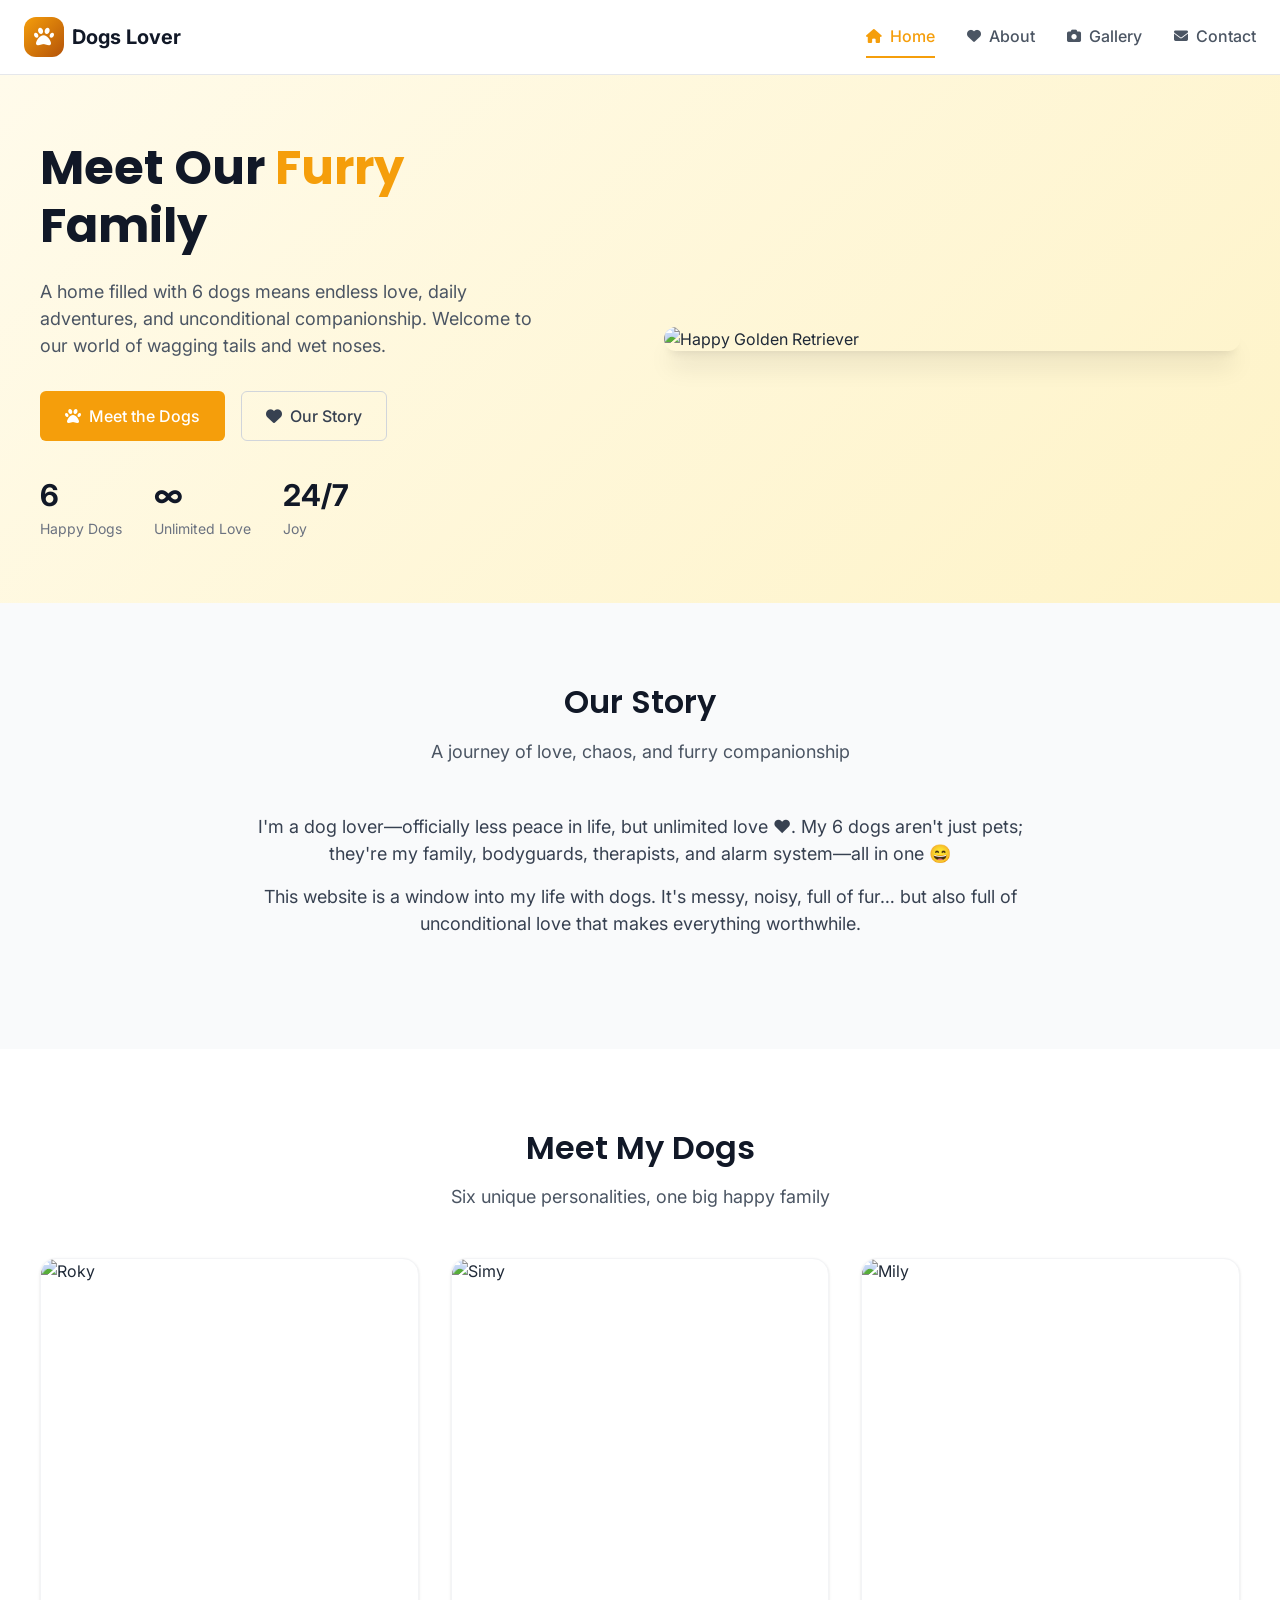
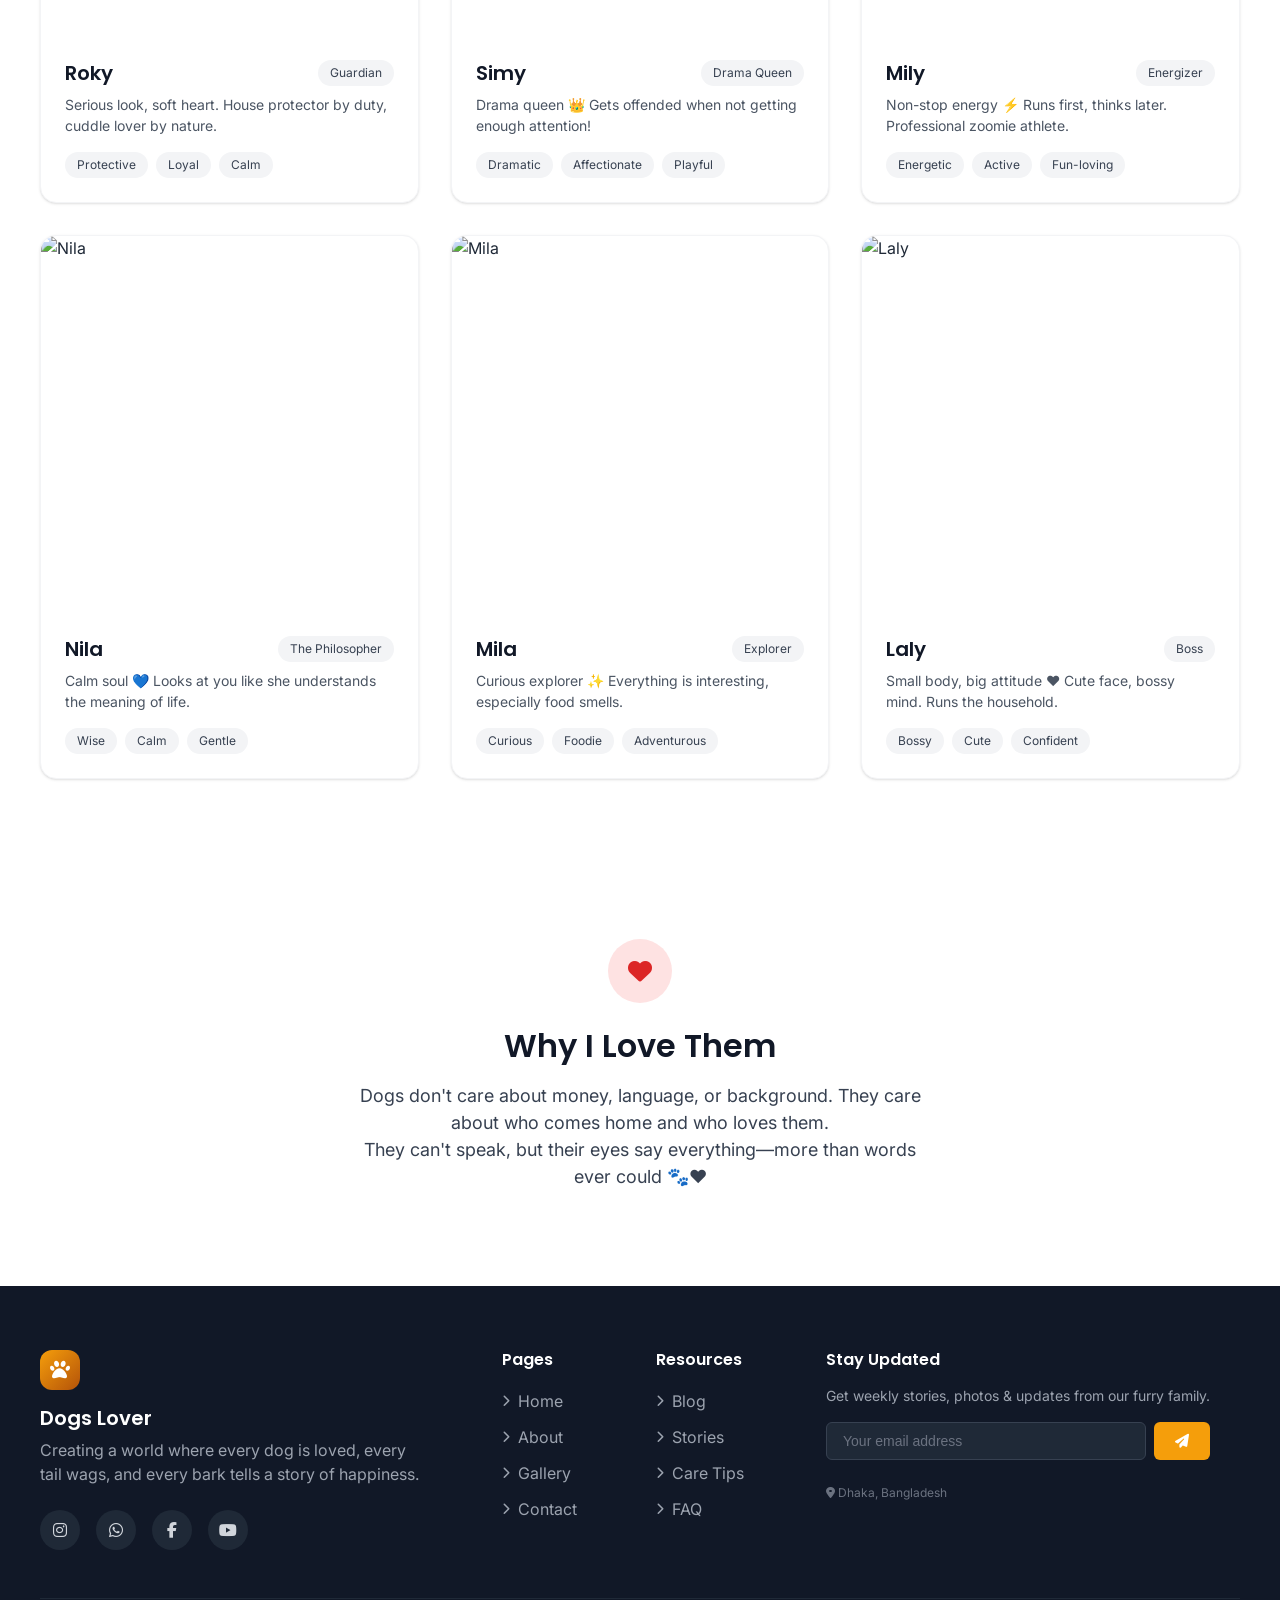
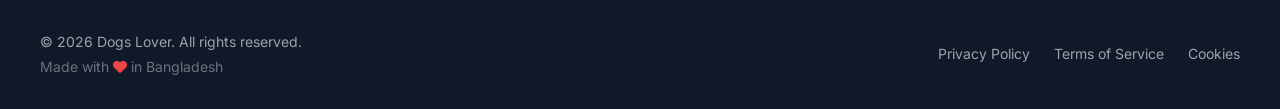
==== commit 93336a78: "gallery and contact page updated" ====
--- a/index.html
+++ b/index.html
@@ -1,21 +1,27 @@
 <!doctype html>
 <html lang="en">
-<head>
+  <head>
     <meta charset="UTF-8" />
     <meta name="viewport" content="width=device-width, initial-scale=1.0" />
     <title>Dogs Lover - Meet Our Furry Family</title>
-    
+
     <!-- Fonts -->
     <link rel="preconnect" href="https://fonts.googleapis.com" />
     <link rel="preconnect" href="https://fonts.gstatic.com" crossorigin />
-    <link href="https://fonts.googleapis.com/css2?family=Inter:wght@300;400;500;600;700&family=Poppins:wght@400;500;600;700&display=swap" rel="stylesheet" />
-    
+    <link
+      href="https://fonts.googleapis.com/css2?family=Inter:wght@300;400;500;600;700&family=Poppins:wght@400;500;600;700&display=swap"
+      rel="stylesheet"
+    />
+
     <!-- Font Awesome -->
-    <link rel="stylesheet" href="https://cdnjs.cloudflare.com/ajax/libs/font-awesome/6.4.0/css/all.min.css" />
-    
+    <link
+      rel="stylesheet"
+      href="https://cdnjs.cloudflare.com/ajax/libs/font-awesome/6.4.0/css/all.min.css"
+    />
+
     <!-- Custom CSS -->
     <style>
-        /* CSS Variables */
+        /* CSS Variables - Consistent with home and about pages */
         :root {
             --primary: #f59e0b;
             --primary-dark: #b45309;
@@ -49,6 +55,7 @@
             --radius-lg: 0.75rem;
             --radius-xl: 1rem;
             --radius-2xl: 1.5rem;
+            --radius-full: 9999px;
         }
 
         /* Reset & Base */
@@ -123,6 +130,9 @@
             display: flex;
             align-items: center;
             gap: 0.5rem;
+            font-size: 1.25rem;
+            font-weight: 700;
+            color: var(--gray-900);
         }
 
         .logo-icon {
@@ -135,12 +145,6 @@
             justify-content: center;
             color: white;
             font-size: 1.25rem;
-        }
-
-        .logo-text {
-            font-size: 1.25rem;
-            font-weight: 700;
-            color: var(--gray-900);
         }
 
         .nav-menu {
@@ -202,6 +206,425 @@
             }
         }
 
+        /* Hero Section */
+        .hero {
+            background: linear-gradient(135deg, #fffbeb, #fef3c7);
+            padding: 4rem 0;
+        }
+
+        .hero-grid {
+            display: grid;
+            grid-template-columns: 1fr 1fr;
+            gap: 3rem;
+            align-items: center;
+        }
+
+        .hero-content {
+            max-width: 32rem;
+        }
+
+        .hero-title {
+            font-size: 3rem;
+            font-weight: 700;
+            color: var(--gray-900);
+            margin-bottom: 1.5rem;
+        }
+
+        .hero-title span {
+            color: var(--primary);
+        }
+
+        .hero-description {
+            font-size: 1.125rem;
+            color: var(--gray-600);
+            margin-bottom: 2rem;
+        }
+
+        .hero-buttons {
+            display: flex;
+            gap: 1rem;
+        }
+
+        .hero-image {
+            position: relative;
+        }
+
+        .hero-image img {
+            border-radius: var(--radius-2xl);
+            box-shadow: var(--shadow-xl);
+            width: 100%;
+            height: auto;
+        }
+
+        .hero-stats {
+            display: flex;
+            gap: 2rem;
+            margin-top: 2rem;
+        }
+
+        .stat-item {
+            display: flex;
+            flex-direction: column;
+        }
+
+        .stat-number {
+            font-size: 1.875rem;
+            font-weight: 700;
+            color: var(--gray-900);
+        }
+
+        .stat-label {
+            font-size: 0.875rem;
+            color: var(--gray-500);
+        }
+
+        @media (max-width: 768px) {
+            .hero-grid {
+                grid-template-columns: 1fr;
+                text-align: center;
+            }
+
+            .hero-content {
+                margin: 0 auto;
+            }
+
+            .hero-buttons {
+                justify-content: center;
+            }
+
+            .hero-stats {
+                justify-content: center;
+            }
+        }
+
+        /* Section Styles */
+        .section {
+            padding: 5rem 0;
+        }
+
+        .section-header {
+            text-align: center;
+            max-width: 36rem;
+            margin: 0 auto 3rem;
+        }
+
+        .section-title {
+            font-size: 2rem;
+            color: var(--gray-900);
+            margin-bottom: 1rem;
+        }
+
+        .section-subtitle {
+            font-size: 1.125rem;
+            color: var(--gray-600);
+        }
+
+        /* Dog Cards Grid */
+        .dogs-grid {
+            display: grid;
+            grid-template-columns: repeat(3, 1fr);
+            gap: 2rem;
+        }
+
+        .dog-card {
+            background: white;
+            border-radius: var(--radius-xl);
+            overflow: hidden;
+            box-shadow: var(--shadow);
+            transition: all 0.3s;
+            border: 1px solid var(--gray-100);
+            cursor: pointer;
+        }
+
+        .dog-card:hover {
+            transform: translateY(-0.25rem);
+            box-shadow: var(--shadow-lg);
+        }
+
+        .dog-image {
+            aspect-ratio: 1;
+            overflow: hidden;
+            position: relative;
+        }
+
+        .dog-image img {
+            width: 100%;
+            height: 100%;
+            object-fit: cover;
+            transition: transform 0.5s;
+        }
+
+        .dog-card:hover .dog-image img {
+            transform: scale(1.1);
+        }
+
+        .dog-image::after {
+            content: '\f00e';
+            font-family: 'Font Awesome 6 Free';
+            font-weight: 900;
+            position: absolute;
+            top: 1rem;
+            right: 1rem;
+            background: rgba(255, 255, 255, 0.9);
+            color: var(--gray-800);
+            width: 2.5rem;
+            height: 2.5rem;
+            border-radius: var(--radius-full);
+            display: flex;
+            align-items: center;
+            justify-content: center;
+            font-size: 1rem;
+            opacity: 0;
+            transition: opacity 0.3s;
+            box-shadow: var(--shadow-md);
+        }
+
+        .dog-card:hover .dog-image::after {
+            opacity: 1;
+        }
+
+        .dog-info {
+            padding: 1.5rem;
+        }
+
+        .dog-header {
+            display: flex;
+            justify-content: space-between;
+            align-items: center;
+            margin-bottom: 0.5rem;
+        }
+
+        .dog-name {
+            font-size: 1.25rem;
+            font-weight: 600;
+            color: var(--gray-900);
+        }
+
+        .dog-badge {
+            padding: 0.25rem 0.75rem;
+            background: var(--gray-100);
+            border-radius: var(--radius-full);
+            font-size: 0.75rem;
+            color: var(--gray-700);
+        }
+
+        .dog-description {
+            color: var(--gray-600);
+            font-size: 0.875rem;
+            margin-bottom: 1rem;
+        }
+
+        .dog-tags {
+            display: flex;
+            flex-wrap: wrap;
+            gap: 0.5rem;
+        }
+
+        .dog-tag {
+            padding: 0.25rem 0.75rem;
+            background: var(--gray-100);
+            border-radius: var(--radius-full);
+            font-size: 0.75rem;
+            color: var(--gray-700);
+        }
+
+        @media (max-width: 1024px) {
+            .dogs-grid {
+                grid-template-columns: repeat(2, 1fr);
+            }
+        }
+
+        @media (max-width: 640px) {
+            .dogs-grid {
+                grid-template-columns: 1fr;
+            }
+        }
+
+        /* Story Section */
+        .story-section {
+            background: var(--gray-50);
+        }
+
+        .story-content {
+            max-width: 48rem;
+            margin: 0 auto;
+            text-align: center;
+        }
+
+        .story-text {
+            font-size: 1.125rem;
+            color: var(--gray-700);
+            margin-bottom: 2rem;
+        }
+
+        .story-text p + p {
+            margin-top: 1rem;
+        }
+
+        /* Love Section */
+        .love-section {
+            background: white;
+            text-align: center;
+        }
+
+        .love-icon {
+            width: 4rem;
+            height: 4rem;
+            background: #fee2e2;
+            border-radius: var(--radius-full);
+            display: flex;
+            align-items: center;
+            justify-content: center;
+            margin: 0 auto 1.5rem;
+            color: #dc2626;
+            font-size: 1.5rem;
+        }
+
+        .love-text {
+            max-width: 36rem;
+            margin: 0 auto 1rem;
+            color: var(--gray-700);
+            font-size: 1.125rem;
+        }
+
+        /* Lightbox Modal */
+        .lightbox-modal {
+            display: none;
+            position: fixed;
+            top: 0;
+            left: 0;
+            right: 0;
+            bottom: 0;
+            background: rgba(0, 0, 0, 0.95);
+            z-index: 1000;
+            padding: 2rem;
+            cursor: pointer;
+        }
+
+        .lightbox-modal.active {
+            display: flex;
+            align-items: center;
+            justify-content: center;
+        }
+
+        .lightbox-content {
+            max-width: 90%;
+            max-height: 90vh;
+            position: relative;
+            animation: fadeIn 0.3s ease-out;
+        }
+
+        .lightbox-content img {
+            max-width: 100%;
+            max-height: 80vh;
+            object-fit: contain;
+            border-radius: var(--radius-lg);
+            box-shadow: var(--shadow-xl);
+        }
+
+        .lightbox-caption {
+            position: absolute;
+            bottom: -3rem;
+            left: 0;
+            right: 0;
+            text-align: center;
+            color: white;
+            font-size: 1.125rem;
+            padding: 0.5rem;
+            background: rgba(0, 0, 0, 0.5);
+            border-radius: var(--radius-full);
+            backdrop-filter: blur(4px);
+        }
+
+        .lightbox-caption span {
+            font-weight: 600;
+            color: var(--primary);
+        }
+
+        .lightbox-close {
+            position: absolute;
+            top: 1rem;
+            right: 1rem;
+            color: white;
+            font-size: 2rem;
+            cursor: pointer;
+            transition: transform 0.2s;
+            width: 3rem;
+            height: 3rem;
+            background: rgba(255, 255, 255, 0.1);
+            border-radius: var(--radius-full);
+            display: flex;
+            align-items: center;
+            justify-content: center;
+            backdrop-filter: blur(4px);
+            z-index: 1001;
+        }
+
+        .lightbox-close:hover {
+            transform: scale(1.1);
+            background: rgba(255, 255, 255, 0.2);
+        }
+
+        .lightbox-nav {
+            position: absolute;
+            top: 50%;
+            transform: translateY(-50%);
+            width: 100%;
+            display: flex;
+            justify-content: space-between;
+            padding: 0 1rem;
+            left: 0;
+            pointer-events: none;
+        }
+
+        .lightbox-nav-btn {
+            background: rgba(255, 255, 255, 0.1);
+            border: none;
+            color: white;
+            font-size: 1.5rem;
+            width: 3.5rem;
+            height: 3.5rem;
+            border-radius: var(--radius-full);
+            display: flex;
+            align-items: center;
+            justify-content: center;
+            cursor: pointer;
+            transition: all 0.2s;
+            backdrop-filter: blur(4px);
+            pointer-events: auto;
+        }
+
+        .lightbox-nav-btn:hover {
+            background: rgba(255, 255, 255, 0.2);
+            transform: scale(1.1);
+        }
+
+        .lightbox-nav-btn i {
+            font-size: 1.25rem;
+        }
+
+        @keyframes fadeIn {
+            from {
+                opacity: 0;
+                transform: scale(0.9);
+            }
+            to {
+                opacity: 1;
+                transform: scale(1);
+            }
+        }
+
+        @keyframes fadeInUp {
+            from {
+                opacity: 0;
+                transform: translateY(20px);
+            }
+            to {
+                opacity: 1;
+                transform: translateY(0);
+            }
+        }
+
         /* Buttons */
         .btn {
             display: inline-flex;
@@ -234,6 +657,8 @@
 
         .btn-primary:hover {
             background: var(--primary-dark);
+            transform: translateY(-2px);
+            box-shadow: var(--shadow-md);
         }
 
         .btn-outline {
@@ -243,262 +668,22 @@
         }
 
         .btn-outline:hover {
-            background: var(--gray-50);
+            background: white;
             border-color: var(--gray-400);
-        }
-
-        /* Hero Section */
-        .hero {
-            background: linear-gradient(135deg, #fffbeb, #fef3c7);
-            padding: 4rem 0;
-        }
-
-        .hero-grid {
-            display: grid;
-            grid-template-columns: 1fr 1fr;
-            gap: 3rem;
-            align-items: center;
-        }
-
-        .hero-content {
-            max-width: 32rem;
-        }
-
-        .hero-title {
-            font-size: 3rem;
-            font-weight: 700;
-            color: var(--gray-900);
-            margin-bottom: 1.5rem;
-        }
-
-        .hero-title span {
-            color: var(--primary);
-        }
-
-        .hero-description {
-            font-size: 1.125rem;
-            color: var(--gray-600);
-            margin-bottom: 2rem;
-        }
-
-        .hero-buttons {
-            display: flex;
-            gap: 1rem;
-        }
-
-        .hero-image {
-            position: relative;
-        }
-
-        .hero-image img {
-            border-radius: var(--radius-2xl);
-            box-shadow: var(--shadow-xl);
-        }
-
-        .hero-stats {
-            display: flex;
-            gap: 2rem;
-            margin-top: 2rem;
-        }
-
-        .stat-item {
-            display: flex;
-            flex-direction: column;
-        }
-
-        .stat-number {
-            font-size: 1.875rem;
-            font-weight: 700;
-            color: var(--gray-900);
-        }
-
-        .stat-label {
-            font-size: 0.875rem;
-            color: var(--gray-500);
-        }
-
-        @media (max-width: 768px) {
-            .hero-grid {
-                grid-template-columns: 1fr;
-                text-align: center;
-            }
-
-            .hero-content {
-                margin: 0 auto;
-            }
-
-            .hero-buttons {
-                justify-content: center;
-            }
-
-            .hero-stats {
-                justify-content: center;
-            }
-        }
-
-        /* Section Styles */
-        .section {
-            padding: 5rem 0;
-        }
-
-        .section-header {
-            text-align: center;
-            max-width: 36rem;
-            margin: 0 auto 3rem;
-        }
-
-        .section-title {
-            font-size: 2rem;
-            color: var(--gray-900);
-            margin-bottom: 1rem;
-        }
-
-        .section-subtitle {
-            font-size: 1.125rem;
-            color: var(--gray-600);
-        }
-
-        /* Dog Cards Grid */
-        .dogs-grid {
-            display: grid;
-            grid-template-columns: repeat(auto-fill, minmax(280px, 1fr));
-            gap: 2rem;
-        }
-
-        .dog-card {
-            background: white;
-            border-radius: var(--radius-xl);
-            overflow: hidden;
-            box-shadow: var(--shadow);
-            transition: transform 0.3s, box-shadow 0.3s;
-            border: 1px solid var(--gray-100);
-        }
-
-        .dog-card:hover {
-            transform: translateY(-0.25rem);
-            box-shadow: var(--shadow-lg);
-        }
-
-        .dog-image {
-            aspect-ratio: 1;
-            overflow: hidden;
-        }
-
-        .dog-image img {
-            width: 100%;
-            height: 100%;
-            object-fit: cover;
-            transition: transform 0.3s;
-        }
-
-        .dog-card:hover .dog-image img {
-            transform: scale(1.05);
-        }
-
-        .dog-info {
-            padding: 1.5rem;
-        }
-
-        .dog-header {
-            display: flex;
-            justify-content: space-between;
-            align-items: center;
-            margin-bottom: 0.5rem;
-        }
-
-        .dog-name {
-            font-size: 1.25rem;
-            font-weight: 600;
-            color: var(--gray-900);
-        }
-
-        .dog-badge {
-            padding: 0.25rem 0.75rem;
-            background: var(--gray-100);
-            border-radius: var(--radius-full);
-            font-size: 0.75rem;
-            color: var(--gray-700);
-        }
-
-        .dog-description {
-            color: var(--gray-600);
-            font-size: 0.875rem;
-            margin-bottom: 1rem;
-        }
-
-        .dog-tags {
-            display: flex;
-            flex-wrap: wrap;
-            gap: 0.5rem;
-        }
-
-        .dog-tag {
-            padding: 0.25rem 0.75rem;
-            background: var(--gray-100);
-            border-radius: var(--radius-full);
-            font-size: 0.75rem;
-            color: var(--gray-700);
-        }
-
-        /* Story Section */
-        .story-section {
-            background: var(--gray-50);
-        }
-
-        .story-content {
-            max-width: 48rem;
-            margin: 0 auto;
-            text-align: center;
-        }
-
-        .story-text {
-            font-size: 1.125rem;
-            color: var(--gray-700);
-            margin-bottom: 2rem;
-        }
-
-        .story-text p + p {
-            margin-top: 1rem;
-        }
-
-        /* Love Section */
-        .love-section {
-            background: white;
-            text-align: center;
-        }
-
-        .love-icon {
-            width: 4rem;
-            height: 4rem;
-            background: #fee2e2;
-            border-radius: var(--radius-full);
-            display: flex;
-            align-items: center;
-            justify-content: center;
-            margin: 0 auto 1.5rem;
-            color: #dc2626;
-            font-size: 1.5rem;
-        }
-
-        .love-text {
-            max-width: 36rem;
-            margin: 0 auto 1rem;
-            color: var(--gray-700);
-            font-size: 1.125rem;
+            transform: translateY(-2px);
+            box-shadow: var(--shadow-md);
         }
 
         /* Footer */
         .footer {
             background: var(--gray-900);
             color: var(--gray-300);
-            position: relative;
-            overflow: hidden;
             padding: 4rem 0 2rem;
         }
 
         .footer-main {
             display: grid;
-            grid-template-columns: 1.5fr 1fr 2fr;
+            grid-template-columns: 1.5fr 1fr 1.5fr;
             gap: 3rem;
             margin-bottom: 3rem;
         }
@@ -597,7 +782,6 @@
         .social-links {
             display: flex;
             gap: 1rem;
-            margin-top: 1.5rem;
         }
 
         .social-link {
@@ -615,6 +799,7 @@
         .social-link:hover {
             background: var(--primary);
             color: white;
+            transform: translateY(-2px);
         }
 
         .footer-bottom {
@@ -663,367 +848,434 @@
         .mb-4 { margin-bottom: 1rem; }
         .mb-8 { margin-bottom: 2rem; }
     </style>
-</head>
-
-<body>
+  </head>
+
+  <body>
     <!-- Navigation -->
     <nav class="navbar">
-        <div class="nav-container">
-            <a href="index.html" class="nav-logo">
-                <div class="logo-icon">
-                    <i class="fas fa-paw"></i>
-                </div>
-                <span class="logo-text">Dogs Lover</span>
+      <div class="nav-container">
+        <a href="index.html" class="nav-logo">
+          <div class="logo-icon">
+            <i class="fas fa-paw"></i>
+          </div>
+          <span class="logo-text">Dogs Lover</span>
+        </a>
+
+        <button class="nav-toggle" id="navToggle">
+          <i class="fas fa-bars"></i>
+        </button>
+
+        <ul class="nav-menu" id="navMenu">
+          <li>
+            <a href="index.html" class="nav-link active">
+              <i class="fas fa-home"></i> Home
             </a>
-
-            <button class="nav-toggle" id="navToggle">
-                <i class="fas fa-bars"></i>
-            </button>
-
-            <ul class="nav-menu" id="navMenu">
-                <li>
-                    <a href="index.html" class="nav-link active">
-                        <i class="fas fa-home"></i> Home
-                    </a>
-                </li>
-                <li>
-                    <a href="about.html" class="nav-link">
-                        <i class="fas fa-heart"></i> About
-                    </a>
-                </li>
-                <li>
-                    <a href="gallery.html" class="nav-link">
-                        <i class="fas fa-camera"></i> Gallery
-                    </a>
-                </li>
-                <li>
-                    <a href="contact.html" class="nav-link">
-                        <i class="fas fa-envelope"></i> Contact
-                    </a>
-                </li>
-            </ul>
-        </div>
+          </li>
+          <li>
+            <a href="about.html" class="nav-link">
+              <i class="fas fa-heart"></i> About
+            </a>
+          </li>
+          <li>
+            <a href="gallery.html" class="nav-link">
+              <i class="fas fa-camera"></i> Gallery
+            </a>
+          </li>
+          <li>
+            <a href="contact.html" class="nav-link">
+              <i class="fas fa-envelope"></i> Contact
+            </a>
+          </li>
+        </ul>
+      </div>
     </nav>
 
     <!-- Hero Section -->
     <section class="hero">
-        <div class="container">
-            <div class="hero-grid">
-                <div class="hero-content">
-                    <h1 class="hero-title">
-                        Meet Our <span>Furry</span> Family
-                    </h1>
-                    <p class="hero-description">
-                        A home filled with 6 dogs means endless love, daily adventures, and unconditional companionship. Welcome to our world of wagging tails and wet noses.
-                    </p>
-                    <div class="hero-buttons">
-                        <a href="#meet-dogs" class="btn btn-primary btn-lg">
-                            <i class="fas fa-paw"></i> Meet the Dogs
-                        </a>
-                        <a href="#our-story" class="btn btn-outline btn-lg">
-                            <i class="fas fa-heart"></i> Our Story
-                        </a>
-                    </div>
-                    <div class="hero-stats">
-                        <div class="stat-item">
-                            <span class="stat-number">6</span>
-                            <span class="stat-label">Happy Dogs</span>
-                        </div>
-                        <div class="stat-item">
-                            <span class="stat-number">∞</span>
-                            <span class="stat-label">Unlimited Love</span>
-                        </div>
-                        <div class="stat-item">
-                            <span class="stat-number">24/7</span>
-                            <span class="stat-label">Joy</span>
-                        </div>
-                    </div>
-                </div>
-                <div class="hero-image">
-                    <img src="https://images.unsplash.com/photo-1552053831-71594a27632d?ixlib=rb-4.0.3&auto=format&fit=crop&w=800&q=80" alt="Happy Golden Retriever">
-                </div>
-            </div>
+      <div class="container">
+        <div class="hero-grid">
+          <div class="hero-content">
+            <h1 class="hero-title">Meet Our <span>Furry</span> Family</h1>
+            <p class="hero-description">
+              A home filled with 6 dogs means endless love, daily adventures,
+              and unconditional companionship. Welcome to our world of wagging
+              tails and wet noses.
+            </p>
+            <div class="hero-buttons">
+              <a href="#meet-dogs" class="btn btn-primary btn-lg">
+                <i class="fas fa-paw"></i> Meet the Dogs
+              </a>
+              <a href="#our-story" class="btn btn-outline btn-lg">
+                <i class="fas fa-heart"></i> Our Story
+              </a>
+            </div>
+            <div class="hero-stats">
+              <div class="stat-item">
+                <span class="stat-number">6</span>
+                <span class="stat-label">Happy Dogs</span>
+              </div>
+              <div class="stat-item">
+                <span class="stat-number">∞</span>
+                <span class="stat-label">Unlimited Love</span>
+              </div>
+              <div class="stat-item">
+                <span class="stat-number">24/7</span>
+                <span class="stat-label">Joy</span>
+              </div>
+            </div>
+          </div>
+          <div class="hero-image">
+            <img
+              src="https://images.unsplash.com/photo-1552053831-71594a27632d?ixlib=rb-4.0.3&auto=format&fit=crop&w=800&q=80"
+              alt="Happy Golden Retriever"
+            />
+          </div>
         </div>
+      </div>
     </section>
 
     <!-- Our Story Section -->
     <section id="our-story" class="section story-section">
-        <div class="container">
-            <div class="section-header">
-                <h2 class="section-title">Our Story</h2>
-                <p class="section-subtitle">
-                    A journey of love, chaos, and furry companionship
-                </p>
-            </div>
-            <div class="story-content">
-                <div class="story-text">
-                    <p>
-                        I'm a dog lover—officially less peace in life, but unlimited love ❤️. My 6 dogs aren't just pets; they're my family, bodyguards, therapists, and alarm system—all in one 😄
-                    </p>
-                    <p>
-                        This website is a window into my life with dogs. It's messy, noisy, full of fur… but also full of unconditional love that makes everything worthwhile.
-                    </p>
-                </div>
-            </div>
+      <div class="container">
+        <div class="section-header">
+          <h2 class="section-title">Our Story</h2>
+          <p class="section-subtitle">
+            A journey of love, chaos, and furry companionship
+          </p>
         </div>
+        <div class="story-content">
+          <div class="story-text">
+            <p>
+              I'm a dog lover—officially less peace in life, but unlimited love
+              ❤️. My 6 dogs aren't just pets; they're my family, bodyguards,
+              therapists, and alarm system—all in one 😄
+            </p>
+            <p>
+              This website is a window into my life with dogs. It's messy,
+              noisy, full of fur… but also full of unconditional love that makes
+              everything worthwhile.
+            </p>
+          </div>
+        </div>
+      </div>
     </section>
 
     <!-- Meet the Dogs Section -->
     <section id="meet-dogs" class="section">
-        <div class="container">
-            <div class="section-header">
-                <h2 class="section-title">Meet My Dogs</h2>
-                <p class="section-subtitle">
-                    Six unique personalities, one big happy family
-                </p>
-            </div>
-
-            <div class="dogs-grid">
-                <!-- Dog 1 - Roky -->
-                <div class="dog-card">
-                    <div class="dog-image">
-                        <img src="https://images.unsplash.com/photo-1543466835-00a7907e9de1?ixlib=rb-4.0.3&auto=format&fit=crop&w=800&q=80" alt="Roky">
-                    </div>
-                    <div class="dog-info">
-                        <div class="dog-header">
-                            <h3 class="dog-name">Roky</h3>
-                            <span class="dog-badge">Guardian</span>
-                        </div>
-                        <p class="dog-description">
-                            Serious look, soft heart. House protector by duty, cuddle lover by nature.
-                        </p>
-                        <div class="dog-tags">
-                            <span class="dog-tag">Protective</span>
-                            <span class="dog-tag">Loyal</span>
-                            <span class="dog-tag">Calm</span>
-                        </div>
-                    </div>
-                </div>
-
-                <!-- Dog 2 - Simy -->
-                <div class="dog-card">
-                    <div class="dog-image">
-                        <img src="https://images.unsplash.com/photo-1537151625747-768eb6cf92b2?ixlib=rb-4.0.3&auto=format&fit=crop&w=800&q=80" alt="Simy">
-                    </div>
-                    <div class="dog-info">
-                        <div class="dog-header">
-                            <h3 class="dog-name">Simy</h3>
-                            <span class="dog-badge">Drama Queen</span>
-                        </div>
-                        <p class="dog-description">
-                            Drama queen 👑 Gets offended when not getting enough attention!
-                        </p>
-                        <div class="dog-tags">
-                            <span class="dog-tag">Dramatic</span>
-                            <span class="dog-tag">Affectionate</span>
-                            <span class="dog-tag">Playful</span>
-                        </div>
-                    </div>
-                </div>
-
-                <!-- Dog 3 - Mily -->
-                <div class="dog-card">
-                    <div class="dog-image">
-                        <img src="https://images.unsplash.com/photo-1518717758536-85ae29035b6d?ixlib=rb-4.0.3&auto=format&fit=crop&w=800&q=80" alt="Mily">
-                    </div>
-                    <div class="dog-info">
-                        <div class="dog-header">
-                            <h3 class="dog-name">Mily</h3>
-                            <span class="dog-badge">Energizer</span>
-                        </div>
-                        <p class="dog-description">
-                            Non-stop energy ⚡ Runs first, thinks later. Professional zoomie athlete.
-                        </p>
-                        <div class="dog-tags">
-                            <span class="dog-tag">Energetic</span>
-                            <span class="dog-tag">Active</span>
-                            <span class="dog-tag">Fun-loving</span>
-                        </div>
-                    </div>
-                </div>
-
-                <!-- Dog 4 - Nila -->
-                <div class="dog-card">
-                    <div class="dog-image">
-                        <img src="https://images.unsplash.com/photo-1588943211346-0908a1fb0b01?ixlib=rb-4.0.3&auto=format&fit=crop&w=800&q=80" alt="Nila">
-                    </div>
-                    <div class="dog-info">
-                        <div class="dog-header">
-                            <h3 class="dog-name">Nila</h3>
-                            <span class="dog-badge">The Philosopher</span>
-                        </div>
-                        <p class="dog-description">
-                            Calm soul 💙 Looks at you like she understands the meaning of life.
-                        </p>
-                        <div class="dog-tags">
-                            <span class="dog-tag">Wise</span>
-                            <span class="dog-tag">Calm</span>
-                            <span class="dog-tag">Gentle</span>
-                        </div>
-                    </div>
-                </div>
-
-                <!-- Dog 5 - Mila -->
-                <div class="dog-card">
-                    <div class="dog-image">
-                        <img src="https://images.unsplash.com/photo-1548199973-03cce0bbc87b?ixlib=rb-4.0.3&auto=format&fit=crop&w=800&q=80" alt="Mila">
-                    </div>
-                    <div class="dog-info">
-                        <div class="dog-header">
-                            <h3 class="dog-name">Mila</h3>
-                            <span class="dog-badge">Explorer</span>
-                        </div>
-                        <p class="dog-description">
-                            Curious explorer ✨ Everything is interesting, especially food smells.
-                        </p>
-                        <div class="dog-tags">
-                            <span class="dog-tag">Curious</span>
-                            <span class="dog-tag">Foodie</span>
-                            <span class="dog-tag">Adventurous</span>
-                        </div>
-                    </div>
-                </div>
-
-                <!-- Dog 6 - Laly -->
-                <div class="dog-card">
-                    <div class="dog-image">
-                        <img src="https://images.unsplash.com/photo-1591769225440-811ad7d6eab3?ixlib=rb-4.0.3&auto=format&fit=crop&w=800&q=80" alt="Laly">
-                    </div>
-                    <div class="dog-info">
-                        <div class="dog-header">
-                            <h3 class="dog-name">Laly</h3>
-                            <span class="dog-badge">Boss</span>
-                        </div>
-                        <p class="dog-description">
-                            Small body, big attitude ❤️ Cute face, bossy mind. Runs the household.
-                        </p>
-                        <div class="dog-tags">
-                            <span class="dog-tag">Bossy</span>
-                            <span class="dog-tag">Cute</span>
-                            <span class="dog-tag">Confident</span>
-                        </div>
-                    </div>
-                </div>
-            </div>
+      <div class="container">
+        <div class="section-header">
+          <h2 class="section-title">Meet My Dogs</h2>
+          <p class="section-subtitle">
+            Six unique personalities, one big happy family
+          </p>
         </div>
+
+        <div class="dogs-grid" id="dogsGrid">
+          <!-- Dog 1 - Roky -->
+          <div class="dog-card" data-dog="Roky" data-badge="Guardian" data-tags="Protective,Loyal,Calm" data-description="Serious look, soft heart. House protector by duty, cuddle lover by nature.">
+            <div class="dog-image">
+              <img
+                src="https://images.unsplash.com/photo-1543466835-00a7907e9de1?ixlib=rb-4.0.3&auto=format&fit=crop&w=800&q=80"
+                alt="Roky"
+              />
+            </div>
+            <div class="dog-info">
+              <div class="dog-header">
+                <h3 class="dog-name">Roky</h3>
+                <span class="dog-badge">Guardian</span>
+              </div>
+              <p class="dog-description">
+                Serious look, soft heart. House protector by duty, cuddle lover
+                by nature.
+              </p>
+              <div class="dog-tags">
+                <span class="dog-tag">Protective</span>
+                <span class="dog-tag">Loyal</span>
+                <span class="dog-tag">Calm</span>
+              </div>
+            </div>
+          </div>
+
+          <!-- Dog 2 - Simy -->
+          <div class="dog-card" data-dog="Simy" data-badge="Drama Queen" data-tags="Dramatic,Affectionate,Playful" data-description="Drama queen 👑 Gets offended when not getting enough attention!">
+            <div class="dog-image">
+              <img
+                src="https://images.unsplash.com/photo-1537151625747-768eb6cf92b2?ixlib=rb-4.0.3&auto=format&fit=crop&w=800&q=80"
+                alt="Simy"
+              />
+            </div>
+            <div class="dog-info">
+              <div class="dog-header">
+                <h3 class="dog-name">Simy</h3>
+                <span class="dog-badge">Drama Queen</span>
+              </div>
+              <p class="dog-description">
+                Drama queen 👑 Gets offended when not getting enough attention!
+              </p>
+              <div class="dog-tags">
+                <span class="dog-tag">Dramatic</span>
+                <span class="dog-tag">Affectionate</span>
+                <span class="dog-tag">Playful</span>
+              </div>
+            </div>
+          </div>
+
+          <!-- Dog 3 - Mily -->
+          <div class="dog-card" data-dog="Mily" data-badge="Energizer" data-tags="Energetic,Active,Fun-loving" data-description="Non-stop energy ⚡ Runs first, thinks later. Professional zoomie athlete.">
+            <div class="dog-image">
+              <img
+                src="https://images.unsplash.com/photo-1518717758536-85ae29035b6d?ixlib=rb-4.0.3&auto=format&fit=crop&w=800&q=80"
+                alt="Mily"
+              />
+            </div>
+            <div class="dog-info">
+              <div class="dog-header">
+                <h3 class="dog-name">Mily</h3>
+                <span class="dog-badge">Energizer</span>
+              </div>
+              <p class="dog-description">
+                Non-stop energy ⚡ Runs first, thinks later. Professional zoomie
+                athlete.
+              </p>
+              <div class="dog-tags">
+                <span class="dog-tag">Energetic</span>
+                <span class="dog-tag">Active</span>
+                <span class="dog-tag">Fun-loving</span>
+              </div>
+            </div>
+          </div>
+
+          <!-- Dog 4 - Nila -->
+          <div class="dog-card" data-dog="Nila" data-badge="The Philosopher" data-tags="Wise,Calm,Gentle" data-description="Calm soul 💙 Looks at you like she understands the meaning of life.">
+            <div class="dog-image">
+              <img
+                src="https://images.unsplash.com/photo-1588943211346-0908a1fb0b01?ixlib=rb-4.0.3&auto=format&fit=crop&w=800&q=80"
+                alt="Nila"
+              />
+            </div>
+            <div class="dog-info">
+              <div class="dog-header">
+                <h3 class="dog-name">Nila</h3>
+                <span class="dog-badge">The Philosopher</span>
+              </div>
+              <p class="dog-description">
+                Calm soul 💙 Looks at you like she understands the meaning of
+                life.
+              </p>
+              <div class="dog-tags">
+                <span class="dog-tag">Wise</span>
+                <span class="dog-tag">Calm</span>
+                <span class="dog-tag">Gentle</span>
+              </div>
+            </div>
+          </div>
+
+          <!-- Dog 5 - Mila -->
+          <div class="dog-card" data-dog="Mila" data-badge="Explorer" data-tags="Curious,Foodie,Adventurous" data-description="Curious explorer ✨ Everything is interesting, especially food smells.">
+            <div class="dog-image">
+              <img
+                src="https://images.unsplash.com/photo-1548199973-03cce0bbc87b?ixlib=rb-4.0.3&auto=format&fit=crop&w=800&q=80"
+                alt="Mila"
+              />
+            </div>
+            <div class="dog-info">
+              <div class="dog-header">
+                <h3 class="dog-name">Mila</h3>
+                <span class="dog-badge">Explorer</span>
+              </div>
+              <p class="dog-description">
+                Curious explorer ✨ Everything is interesting, especially food
+                smells.
+              </p>
+              <div class="dog-tags">
+                <span class="dog-tag">Curious</span>
+                <span class="dog-tag">Foodie</span>
+                <span class="dog-tag">Adventurous</span>
+              </div>
+            </div>
+          </div>
+
+          <!-- Dog 6 - Laly -->
+          <div class="dog-card" data-dog="Laly" data-badge="Boss" data-tags="Bossy,Cute,Confident" data-description="Small body, big attitude ❤️ Cute face, bossy mind. Runs the household.">
+            <div class="dog-image">
+              <img
+                src="https://images.unsplash.com/photo-1591769225440-811ad7d6eab3?ixlib=rb-4.0.3&auto=format&fit=crop&w=800&q=80"
+                alt="Laly"
+              />
+            </div>
+            <div class="dog-info">
+              <div class="dog-header">
+                <h3 class="dog-name">Laly</h3>
+                <span class="dog-badge">Boss</span>
+              </div>
+              <p class="dog-description">
+                Small body, big attitude ❤️ Cute face, bossy mind. Runs the
+                household.
+              </p>
+              <div class="dog-tags">
+                <span class="dog-tag">Bossy</span>
+                <span class="dog-tag">Cute</span>
+                <span class="dog-tag">Confident</span>
+              </div>
+            </div>
+          </div>
+        </div>
+      </div>
     </section>
 
     <!-- Why Love Section -->
     <section class="section love-section">
-        <div class="container">
-            <div class="love-icon">
-                <i class="fas fa-heart"></i>
-            </div>
-            <h2 class="section-title">Why I Love Them</h2>
-            <div class="love-text">
-                <p>Dogs don't care about money, language, or background. They care about who comes home and who loves them.</p>
-                <p>They can't speak, but their eyes say everything—more than words ever could 🐾❤️</p>
-            </div>
+      <div class="container">
+        <div class="love-icon">
+          <i class="fas fa-heart"></i>
         </div>
+        <h2 class="section-title">Why I Love Them</h2>
+        <div class="love-text">
+          <p>
+            Dogs don't care about money, language, or background. They care
+            about who comes home and who loves them.
+          </p>
+          <p>
+            They can't speak, but their eyes say everything—more than words ever
+            could 🐾❤️
+          </p>
+        </div>
+      </div>
     </section>
+
+    <!-- Lightbox Modal -->
+    <div class="lightbox-modal" id="lightboxModal">
+        <span class="lightbox-close" id="lightboxClose">
+            <i class="fas fa-times"></i>
+        </span>
+        <div class="lightbox-nav">
+            <button class="lightbox-nav-btn" id="lightboxPrev">
+                <i class="fas fa-chevron-left"></i>
+            </button>
+            <button class="lightbox-nav-btn" id="lightboxNext">
+                <i class="fas fa-chevron-right"></i>
+            </button>
+        </div>
+        <div class="lightbox-content">
+            <img src="" alt="" id="lightboxImage">
+            <div class="lightbox-caption" id="lightboxCaption"></div>
+        </div>
+    </div>
 
     <!-- Footer -->
     <footer class="footer">
-        <div class="container">
-            <div class="footer-main">
-                <!-- Brand Column -->
-                <div class="footer-brand">
-                    <div class="logo-icon">
-                        <i class="fas fa-paw"></i>
-                    </div>
-                    <h3>Dogs Lover</h3>
-                    <p class="brand-description">
-                        Creating a world where every dog is loved, every tail wags, and every bark tells a story of happiness.
-                    </p>
-                    <div class="social-links">
-                        <a href="#" class="social-link">
-                            <i class="fab fa-instagram"></i>
-                        </a>
-                        <a href="#" class="social-link">
-                            <i class="fab fa-whatsapp"></i>
-                        </a>
-                        <a href="#" class="social-link">
-                            <i class="fab fa-facebook-f"></i>
-                        </a>
-                        <a href="#" class="social-link">
-                            <i class="fab fa-youtube"></i>
-                        </a>
-                    </div>
-                </div>
-
-                <!-- Links Column -->
-                <div class="footer-links-grid">
-                    <div class="footer-column">
-                        <h4>Pages</h4>
-                        <div class="footer-links">
-                            <a href="index.html">
-                                <i class="fas fa-chevron-right"></i> Home
-                            </a>
-                            <a href="about.html">
-                                <i class="fas fa-chevron-right"></i> About
-                            </a>
-                            <a href="gallery.html">
-                                <i class="fas fa-chevron-right"></i> Gallery
-                            </a>
-                            <a href="contact.html">
-                                <i class="fas fa-chevron-right"></i> Contact
-                            </a>
-                        </div>
-                    </div>
-                    <div class="footer-column">
-                        <h4>Resources</h4>
-                        <div class="footer-links">
-                            <a href="#blog">
-                                <i class="fas fa-chevron-right"></i> Blog
-                            </a>
-                            <a href="#stories">
-                                <i class="fas fa-chevron-right"></i> Stories
-                            </a>
-                            <a href="#tips">
-                                <i class="fas fa-chevron-right"></i> Care Tips
-                            </a>
-                            <a href="#faq">
-                                <i class="fas fa-chevron-right"></i> FAQ
-                            </a>
-                        </div>
-                    </div>
-                </div>
-
-                <!-- Newsletter Column -->
-                <div class="newsletter">
-                    <h4>Stay Updated</h4>
-                    <p style="color: var(--gray-400); margin-bottom: 1rem; font-size: 0.875rem;">
-                        Get weekly stories, photos & updates from our furry family.
-                    </p>
-                    <form class="newsletter-form">
-                        <input type="email" class="newsletter-input" placeholder="Your email address" required>
-                        <button type="submit" class="btn btn-primary">
-                            <i class="fas fa-paper-plane"></i>
-                        </button>
-                    </form>
-                    <div style="margin-top: 1.5rem;">
-                        <p style="color: var(--gray-500); font-size: 0.75rem;">
-                            <i class="fas fa-map-marker-alt"></i> Dhaka, Bangladesh
-                        </p>
-                    </div>
-                </div>
-            </div>
-
-            <!-- Footer Bottom -->
-            <div class="footer-bottom">
-                <div>
-                    <p>© <span id="currentYear">2026</span> Dogs Lover. All rights reserved.</p>
-                    <p style="margin-top: 0.25rem; color: var(--gray-500);">
-                        Made with <i class="fas fa-heart" style="color: #ef4444;"></i> in Bangladesh
-                    </p>
-                </div>
-                <div class="footer-bottom-links">
-                    <a href="#privacy">Privacy Policy</a>
-                    <a href="#terms">Terms of Service</a>
-                    <a href="#cookies">Cookies</a>
-                </div>
-            </div>
+      <div class="container">
+        <div class="footer-main">
+          <!-- Brand Column -->
+          <div class="footer-brand">
+            <div class="logo-icon">
+              <i class="fas fa-paw"></i>
+            </div>
+            <h3>Dogs Lover</h3>
+            <p class="brand-description">
+              Creating a world where every dog is loved, every tail wags, and
+              every bark tells a story of happiness.
+            </p>
+            <div class="social-links">
+              <a href="#" class="social-link">
+                <i class="fab fa-instagram"></i>
+              </a>
+              <a href="#" class="social-link">
+                <i class="fab fa-whatsapp"></i>
+              </a>
+              <a href="#" class="social-link">
+                <i class="fab fa-facebook-f"></i>
+              </a>
+              <a href="#" class="social-link">
+                <i class="fab fa-youtube"></i>
+              </a>
+            </div>
+          </div>
+
+          <!-- Links Column -->
+          <div class="footer-links-grid">
+            <div class="footer-column">
+              <h4>Pages</h4>
+              <div class="footer-links">
+                <a href="index.html">
+                  <i class="fas fa-chevron-right"></i> Home
+                </a>
+                <a href="about.html">
+                  <i class="fas fa-chevron-right"></i> About
+                </a>
+                <a href="gallery.html">
+                  <i class="fas fa-chevron-right"></i> Gallery
+                </a>
+                <a href="contact.html">
+                  <i class="fas fa-chevron-right"></i> Contact
+                </a>
+              </div>
+            </div>
+            <div class="footer-column">
+              <h4>Resources</h4>
+              <div class="footer-links">
+                <a href="#blog"> <i class="fas fa-chevron-right"></i> Blog </a>
+                <a href="#stories">
+                  <i class="fas fa-chevron-right"></i> Stories
+                </a>
+                <a href="#tips">
+                  <i class="fas fa-chevron-right"></i> Care Tips
+                </a>
+                <a href="#faq"> <i class="fas fa-chevron-right"></i> FAQ </a>
+              </div>
+            </div>
+          </div>
+
+          <!-- Newsletter Column -->
+          <div class="newsletter">
+            <h4>Stay Updated</h4>
+            <p
+              style="
+                color: var(--gray-400);
+                margin-bottom: 1rem;
+                font-size: 0.875rem;
+              "
+            >
+              Get weekly stories, photos & updates from our furry family.
+            </p>
+            <form class="newsletter-form">
+              <input
+                type="email"
+                class="newsletter-input"
+                placeholder="Your email address"
+                required
+              />
+              <button type="submit" class="btn btn-primary">
+                <i class="fas fa-paper-plane"></i>
+              </button>
+            </form>
+            <div style="margin-top: 1.5rem">
+              <p style="color: var(--gray-500); font-size: 0.75rem">
+                <i class="fas fa-map-marker-alt"></i> Dhaka, Bangladesh
+              </p>
+            </div>
+          </div>
         </div>
+
+        <!-- Footer Bottom -->
+        <div class="footer-bottom">
+          <div>
+            <p>
+              © <span id="currentYear">2026</span> Dogs Lover. All rights
+              reserved.
+            </p>
+            <p style="margin-top: 0.25rem; color: var(--gray-500)">
+              Made with <i class="fas fa-heart" style="color: #ef4444"></i> in
+              Bangladesh
+            </p>
+          </div>
+          <div class="footer-bottom-links">
+            <a href="#privacy">Privacy Policy</a>
+            <a href="#terms">Terms of Service</a>
+            <a href="#cookies">Cookies</a>
+          </div>
+        </div>
+      </div>
     </footer>
 
     <!-- JavaScript -->
@@ -1032,13 +1284,161 @@
         const navToggle = document.getElementById('navToggle');
         const navMenu = document.getElementById('navMenu');
 
-        navToggle.addEventListener('click', () => {
-            navMenu.classList.toggle('active');
-            navToggle.classList.toggle('active');
+        if (navToggle) {
+            navToggle.addEventListener('click', () => {
+                navMenu.classList.toggle('active');
+                navToggle.classList.toggle('active');
+            });
+        }
+
+        // Set current year in footer
+        const yearElement = document.getElementById('currentYear');
+        if (yearElement) {
+            yearElement.textContent = new Date().getFullYear();
+        }
+
+        // Active navigation highlight
+        const navLinks = document.querySelectorAll('.nav-link');
+        
+        function setActiveLink() {
+            const currentPage = window.location.pathname.split('/').pop() || 'index.html';
+            navLinks.forEach(link => {
+                link.classList.remove('active');
+                if (link.getAttribute('href') === currentPage) {
+                    link.classList.add('active');
+                }
+            });
+        }
+        setActiveLink();
+
+        // Lightbox functionality
+        const lightboxModal = document.getElementById('lightboxModal');
+        const lightboxImage = document.getElementById('lightboxImage');
+        const lightboxCaption = document.getElementById('lightboxCaption');
+        const lightboxClose = document.getElementById('lightboxClose');
+        const lightboxPrev = document.getElementById('lightboxPrev');
+        const lightboxNext = document.getElementById('lightboxNext');
+        
+        // Get all dog cards
+        const dogCards = document.querySelectorAll('.dog-card');
+        let currentImageIndex = 0;
+        let galleryImages = [];
+
+        // Build gallery array from dog cards
+        dogCards.forEach((card, index) => {
+            const img = card.querySelector('.dog-image img');
+            const dogName = card.dataset.dog || card.querySelector('.dog-name')?.textContent || 'Dog';
+            const badge = card.dataset.badge || 'Friend';
+            const description = card.dataset.description || card.querySelector('.dog-description')?.textContent || '';
+            const tags = card.dataset.tags ? card.dataset.tags.split(',') : [];
+            
+            galleryImages.push({
+                src: img.src,
+                alt: img.alt,
+                name: dogName,
+                badge: badge,
+                description: description,
+                tags: tags,
+                element: card
+            });
+
+            // Add click event to open lightbox
+            card.addEventListener('click', function(e) {
+                // Don't open if clicking on links or buttons
+                if (e.target.tagName === 'A' || e.target.tagName === 'BUTTON') {
+                    return;
+                }
+                currentImageIndex = index;
+                openLightbox(index);
+            });
         });
 
-        // Set current year in footer
-        document.getElementById('currentYear').textContent = new Date().getFullYear();
+        function openLightbox(index) {
+            const image = galleryImages[index];
+            lightboxImage.src = image.src;
+            lightboxImage.alt = image.alt;
+            
+            // Create caption with dog info
+            const tagsHtml = image.tags.map(tag => `<span style="background: rgba(255,255,255,0.2); padding: 0.25rem 0.75rem; border-radius: 999px; margin: 0 0.25rem;">${tag}</span>`).join('');
+            
+            lightboxCaption.innerHTML = `
+                <div style="display: flex; flex-direction: column; gap: 0.5rem;">
+                    <div style="display: flex; align-items: center; justify-content: center; gap: 1rem;">
+                        <span style="font-size: 1.5rem; font-weight: 700;">${image.name}</span>
+                        <span style="background: var(--primary); color: white; padding: 0.25rem 1rem; border-radius: 999px; font-size: 0.875rem;">${image.badge}</span>
+                    </div>
+                    <p style="font-size: 1rem; opacity: 0.9;">${image.description}</p>
+                    <div style="display: flex; gap: 0.5rem; justify-content: center; margin-top: 0.5rem;">
+                        ${tagsHtml}
+                    </div>
+                </div>
+            `;
+            
+            lightboxModal.classList.add('active');
+            document.body.style.overflow = 'hidden';
+        }
+
+        function closeLightbox() {
+            lightboxModal.classList.remove('active');
+            document.body.style.overflow = '';
+            lightboxImage.src = '';
+        }
+
+        function navigateLightbox(direction) {
+            currentImageIndex += direction;
+            
+            if (currentImageIndex < 0) {
+                currentImageIndex = galleryImages.length - 1;
+            } else if (currentImageIndex >= galleryImages.length) {
+                currentImageIndex = 0;
+            }
+            
+            openLightbox(currentImageIndex);
+        }
+
+        // Event listeners for lightbox
+        if (lightboxClose) {
+            lightboxClose.addEventListener('click', (e) => {
+                e.stopPropagation();
+                closeLightbox();
+            });
+        }
+
+        if (lightboxPrev) {
+            lightboxPrev.addEventListener('click', (e) => {
+                e.stopPropagation();
+                navigateLightbox(-1);
+            });
+        }
+
+        if (lightboxNext) {
+            lightboxNext.addEventListener('click', (e) => {
+                e.stopPropagation();
+                navigateLightbox(1);
+            });
+        }
+
+        // Close lightbox when clicking outside the image
+        if (lightboxModal) {
+            lightboxModal.addEventListener('click', function(e) {
+                if (e.target === lightboxModal) {
+                    closeLightbox();
+                }
+            });
+        }
+
+        // Keyboard navigation
+        document.addEventListener('keydown', function(e) {
+            if (lightboxModal && lightboxModal.classList.contains('active')) {
+                if (e.key === 'Escape') {
+                    closeLightbox();
+                } else if (e.key === 'ArrowLeft') {
+                    navigateLightbox(-1);
+                } else if (e.key === 'ArrowRight') {
+                    navigateLightbox(1);
+                }
+            }
+        });
 
         // Smooth scroll for anchor links
         document.querySelectorAll('a[href^="#"]').forEach(anchor => {
@@ -1051,50 +1451,36 @@
                         block: 'start'
                     });
                     // Close mobile menu if open
-                    navMenu.classList.remove('active');
+                    if (navMenu) {
+                        navMenu.classList.remove('active');
+                    }
                 }
             });
         });
 
-        // Active navigation highlight
-        const sections = document.querySelectorAll('section[id]');
-        const navLinks = document.querySelectorAll('.nav-link');
-
-        window.addEventListener('scroll', () => {
-            let current = '';
-            sections.forEach(section => {
-                const sectionTop = section.offsetTop;
-                const sectionHeight = section.clientHeight;
-                if (scrollY >= sectionTop - 200) {
-                    current = section.getAttribute('id');
+        // Prevent body scroll when lightbox is open
+        window.addEventListener('scroll', function() {
+            if (lightboxModal && lightboxModal.classList.contains('active')) {
+                window.scrollTo(0, parseInt(window.scrollY || '0'));
+            }
+        });
+
+        // Newsletter form submission
+        const newsletterForm = document.querySelector('.newsletter-form');
+        if (newsletterForm) {
+            newsletterForm.addEventListener('submit', function(e) {
+                e.preventDefault();
+                const input = this.querySelector('input[type="email"]');
+                const email = input.value;
+                
+                if (email && email.includes('@')) {
+                    alert('Thanks for subscribing! 🐕 You\'ll receive our next update.');
+                    input.value = '';
+                } else {
+                    alert('Please enter a valid email address.');
                 }
             });
-
-            navLinks.forEach(link => {
-                link.classList.remove('active');
-                if (link.getAttribute('href') === `#${current}`) {
-                    link.classList.add('active');
-                }
-            });
-        });
-
-        // Lazy loading images
-        if ('IntersectionObserver' in window) {
-            const imageObserver = new IntersectionObserver((entries, observer) => {
-                entries.forEach(entry => {
-                    if (entry.isIntersecting) {
-                        const img = entry.target;
-                        img.src = img.dataset.src;
-                        img.classList.remove('lazy');
-                        imageObserver.unobserve(img);
-                    }
-                });
-            });
-
-            document.querySelectorAll('img[data-src]').forEach(img => {
-                imageObserver.observe(img);
-            });
         }
     </script>
-</body>
+  </body>
 </html>
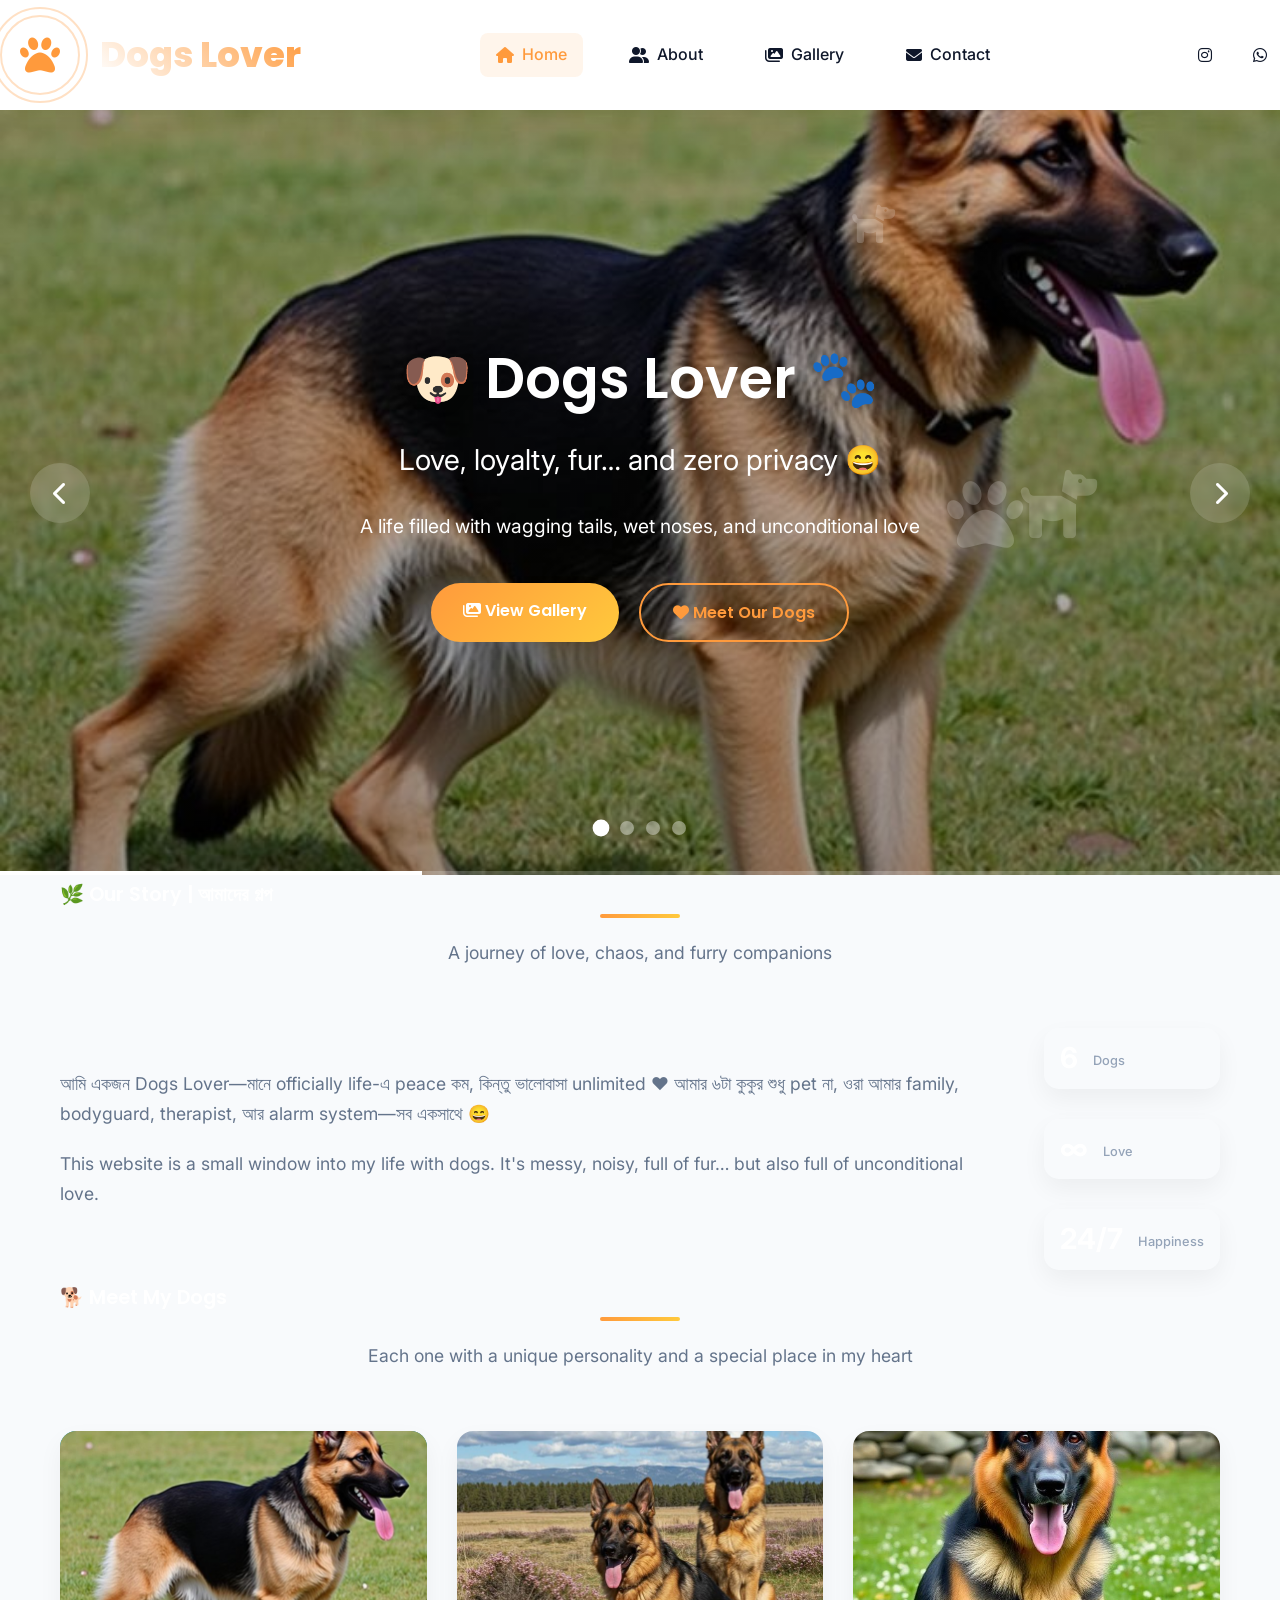
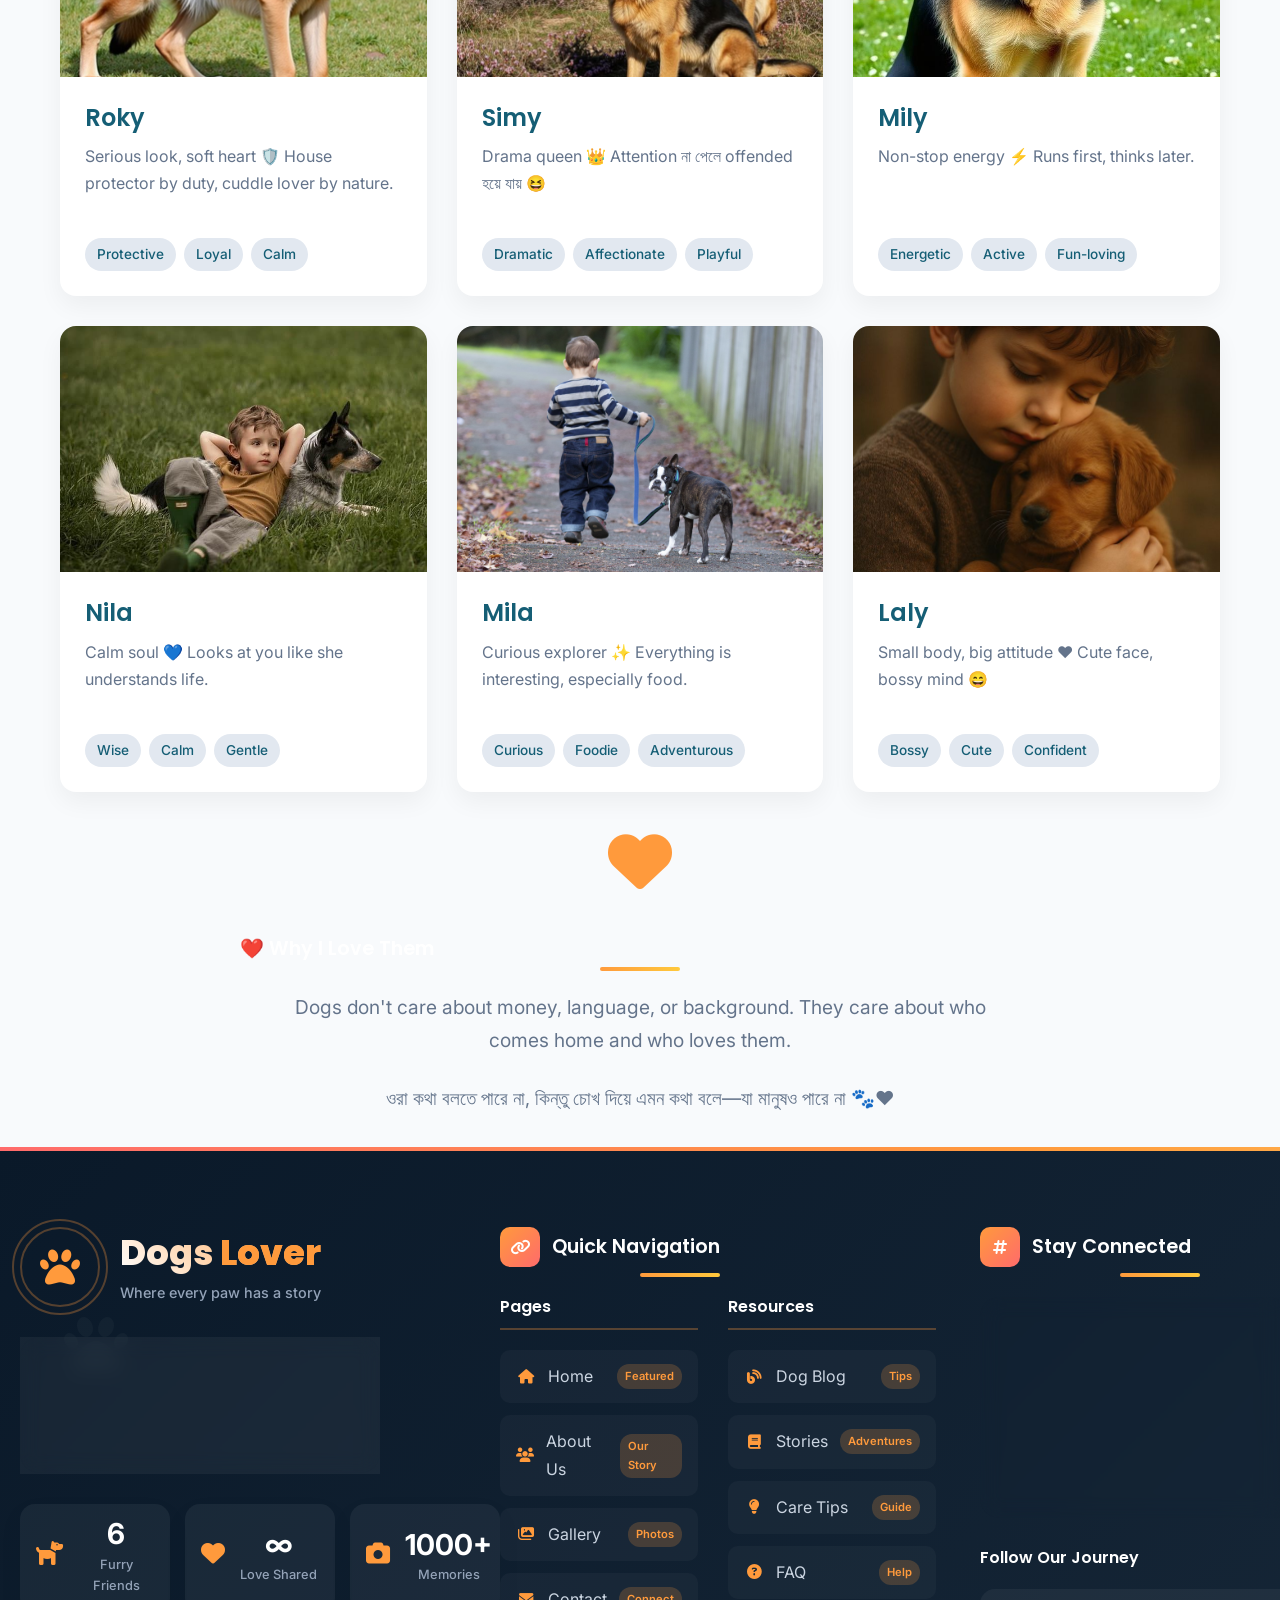
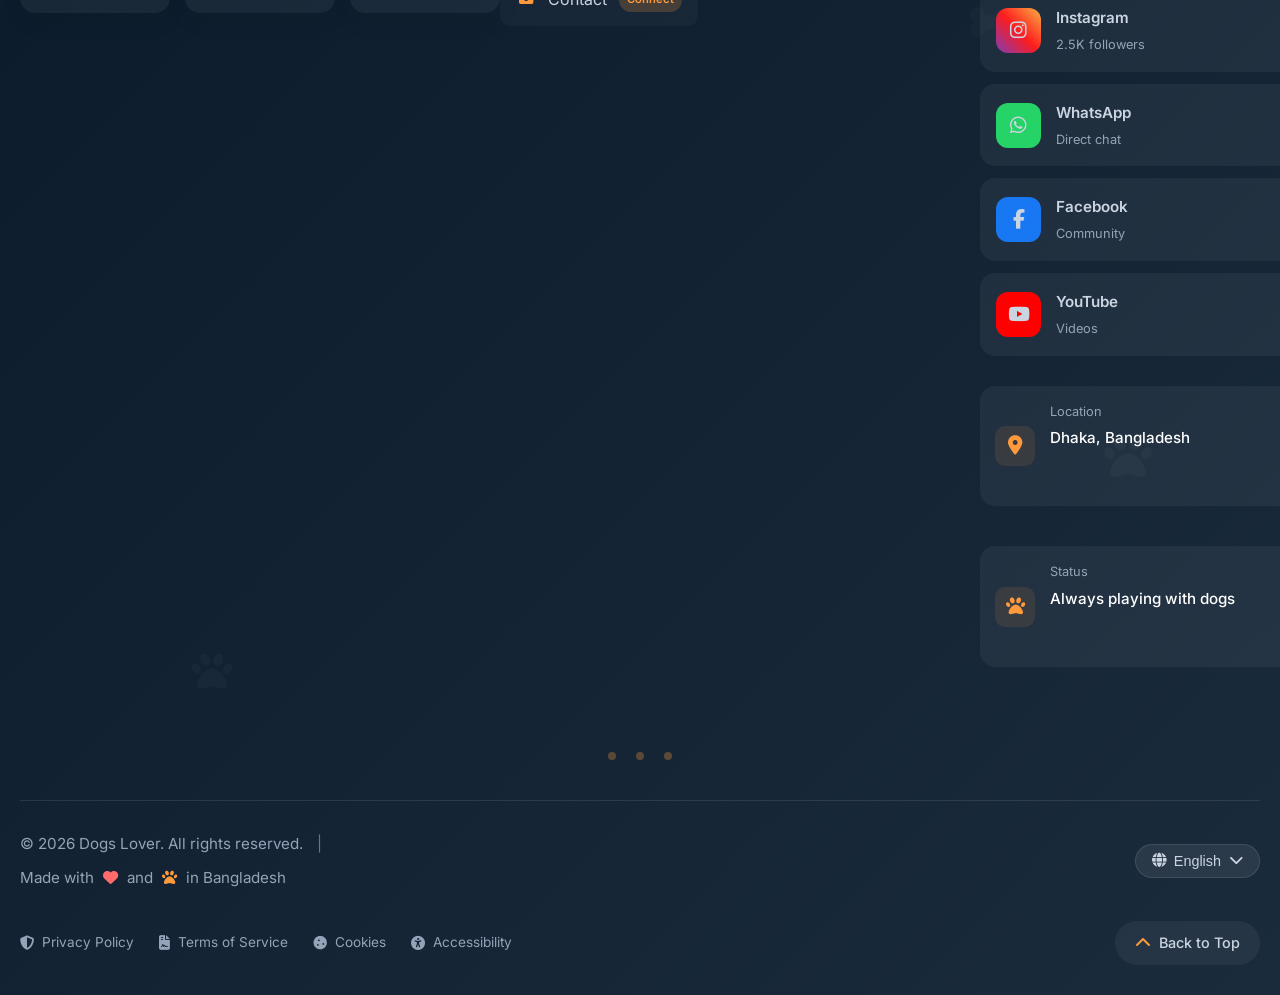
==== commit 7e81da84: "Merge branch 'master' into dogs" ====
--- a/index.html
+++ b/index.html
@@ -3,851 +3,18 @@
   <head>
     <meta charset="UTF-8" />
     <meta name="viewport" content="width=device-width, initial-scale=1.0" />
-    <title>Dogs Lover - Meet Our Furry Family</title>
-
-    <!-- Fonts -->
+    <title>Dogs Lover | Home</title>
     <link rel="preconnect" href="https://fonts.googleapis.com" />
     <link rel="preconnect" href="https://fonts.gstatic.com" crossorigin />
     <link
-      href="https://fonts.googleapis.com/css2?family=Inter:wght@300;400;500;600;700&family=Poppins:wght@400;500;600;700&display=swap"
+      href="https://fonts.googleapis.com/css2?family=Poppins:wght@300;400;500;600;700&family=Inter:wght@300;400;500;600&display=swap"
       rel="stylesheet"
     />
-
-    <!-- Font Awesome -->
     <link
       rel="stylesheet"
       href="https://cdnjs.cloudflare.com/ajax/libs/font-awesome/6.4.0/css/all.min.css"
     />
-
-    <!-- Custom CSS -->
-    <style>
-        /* CSS Variables - Consistent with home and about pages */
-        :root {
-            --primary: #f59e0b;
-            --primary-dark: #b45309;
-            --secondary: #4b5563;
-            --accent: #8b5cf6;
-            --success: #10b981;
-            --warning: #f59e0b;
-            --error: #ef4444;
-            --dark: #1f2937;
-            --light: #f9fafb;
-            --gray-50: #f9fafb;
-            --gray-100: #f3f4f6;
-            --gray-200: #e5e7eb;
-            --gray-300: #d1d5db;
-            --gray-400: #9ca3af;
-            --gray-500: #6b7280;
-            --gray-600: #4b5563;
-            --gray-700: #374151;
-            --gray-800: #1f2937;
-            --gray-900: #111827;
-            
-            --shadow-sm: 0 1px 2px 0 rgb(0 0 0 / 0.05);
-            --shadow: 0 1px 3px 0 rgb(0 0 0 / 0.1), 0 1px 2px -1px rgb(0 0 0 / 0.1);
-            --shadow-md: 0 4px 6px -1px rgb(0 0 0 / 0.1), 0 2px 4px -2px rgb(0 0 0 / 0.1);
-            --shadow-lg: 0 10px 15px -3px rgb(0 0 0 / 0.1), 0 4px 6px -4px rgb(0 0 0 / 0.1);
-            --shadow-xl: 0 20px 25px -5px rgb(0 0 0 / 0.1), 0 8px 10px -6px rgb(0 0 0 / 0.1);
-            
-            --radius-sm: 0.25rem;
-            --radius: 0.375rem;
-            --radius-md: 0.5rem;
-            --radius-lg: 0.75rem;
-            --radius-xl: 1rem;
-            --radius-2xl: 1.5rem;
-            --radius-full: 9999px;
-        }
-
-        /* Reset & Base */
-        * {
-            margin: 0;
-            padding: 0;
-            box-sizing: border-box;
-        }
-
-        body {
-            font-family: 'Inter', sans-serif;
-            color: var(--gray-800);
-            line-height: 1.5;
-            background-color: white;
-        }
-
-        h1, h2, h3, h4, h5, h6 {
-            font-family: 'Poppins', sans-serif;
-            font-weight: 600;
-            line-height: 1.2;
-        }
-
-        a {
-            text-decoration: none;
-            color: inherit;
-        }
-
-        ul {
-            list-style: none;
-        }
-
-        img {
-            max-width: 100%;
-            height: auto;
-            display: block;
-        }
-
-        /* Container */
-        .container {
-            max-width: 1280px;
-            margin: 0 auto;
-            padding: 0 1.5rem;
-        }
-
-        @media (min-width: 640px) {
-            .container { padding: 0 2rem; }
-        }
-
-        @media (min-width: 1024px) {
-            .container { padding: 0 2.5rem; }
-        }
-
-        /* Navigation */
-        .navbar {
-            background: white;
-            border-bottom: 1px solid var(--gray-200);
-            position: sticky;
-            top: 0;
-            z-index: 50;
-        }
-
-        .nav-container {
-            display: flex;
-            align-items: center;
-            justify-content: space-between;
-            max-width: 1280px;
-            margin: 0 auto;
-            padding: 1rem 1.5rem;
-        }
-
-        .nav-logo {
-            display: flex;
-            align-items: center;
-            gap: 0.5rem;
-            font-size: 1.25rem;
-            font-weight: 700;
-            color: var(--gray-900);
-        }
-
-        .logo-icon {
-            width: 2.5rem;
-            height: 2.5rem;
-            background: linear-gradient(135deg, var(--primary), var(--primary-dark));
-            border-radius: var(--radius-lg);
-            display: flex;
-            align-items: center;
-            justify-content: center;
-            color: white;
-            font-size: 1.25rem;
-        }
-
-        .nav-menu {
-            display: flex;
-            gap: 2rem;
-        }
-
-        .nav-link {
-            display: flex;
-            align-items: center;
-            gap: 0.5rem;
-            padding: 0.5rem 0;
-            color: var(--gray-600);
-            font-weight: 500;
-            transition: color 0.2s;
-            border-bottom: 2px solid transparent;
-        }
-
-        .nav-link i {
-            font-size: 0.875rem;
-        }
-
-        .nav-link:hover,
-        .nav-link.active {
-            color: var(--primary);
-            border-bottom-color: var(--primary);
-        }
-
-        .nav-toggle {
-            display: none;
-            background: none;
-            border: none;
-            font-size: 1.5rem;
-            color: var(--gray-600);
-            cursor: pointer;
-        }
-
-        @media (max-width: 768px) {
-            .nav-menu {
-                display: none;
-                position: absolute;
-                top: 100%;
-                left: 0;
-                right: 0;
-                background: white;
-                padding: 1rem;
-                flex-direction: column;
-                gap: 0.5rem;
-                border-top: 1px solid var(--gray-200);
-                box-shadow: var(--shadow-md);
-            }
-
-            .nav-menu.active {
-                display: flex;
-            }
-
-            .nav-toggle {
-                display: block;
-            }
-        }
-
-        /* Hero Section */
-        .hero {
-            background: linear-gradient(135deg, #fffbeb, #fef3c7);
-            padding: 4rem 0;
-        }
-
-        .hero-grid {
-            display: grid;
-            grid-template-columns: 1fr 1fr;
-            gap: 3rem;
-            align-items: center;
-        }
-
-        .hero-content {
-            max-width: 32rem;
-        }
-
-        .hero-title {
-            font-size: 3rem;
-            font-weight: 700;
-            color: var(--gray-900);
-            margin-bottom: 1.5rem;
-        }
-
-        .hero-title span {
-            color: var(--primary);
-        }
-
-        .hero-description {
-            font-size: 1.125rem;
-            color: var(--gray-600);
-            margin-bottom: 2rem;
-        }
-
-        .hero-buttons {
-            display: flex;
-            gap: 1rem;
-        }
-
-        .hero-image {
-            position: relative;
-        }
-
-        .hero-image img {
-            border-radius: var(--radius-2xl);
-            box-shadow: var(--shadow-xl);
-            width: 100%;
-            height: auto;
-        }
-
-        .hero-stats {
-            display: flex;
-            gap: 2rem;
-            margin-top: 2rem;
-        }
-
-        .stat-item {
-            display: flex;
-            flex-direction: column;
-        }
-
-        .stat-number {
-            font-size: 1.875rem;
-            font-weight: 700;
-            color: var(--gray-900);
-        }
-
-        .stat-label {
-            font-size: 0.875rem;
-            color: var(--gray-500);
-        }
-
-        @media (max-width: 768px) {
-            .hero-grid {
-                grid-template-columns: 1fr;
-                text-align: center;
-            }
-
-            .hero-content {
-                margin: 0 auto;
-            }
-
-            .hero-buttons {
-                justify-content: center;
-            }
-
-            .hero-stats {
-                justify-content: center;
-            }
-        }
-
-        /* Section Styles */
-        .section {
-            padding: 5rem 0;
-        }
-
-        .section-header {
-            text-align: center;
-            max-width: 36rem;
-            margin: 0 auto 3rem;
-        }
-
-        .section-title {
-            font-size: 2rem;
-            color: var(--gray-900);
-            margin-bottom: 1rem;
-        }
-
-        .section-subtitle {
-            font-size: 1.125rem;
-            color: var(--gray-600);
-        }
-
-        /* Dog Cards Grid */
-        .dogs-grid {
-            display: grid;
-            grid-template-columns: repeat(3, 1fr);
-            gap: 2rem;
-        }
-
-        .dog-card {
-            background: white;
-            border-radius: var(--radius-xl);
-            overflow: hidden;
-            box-shadow: var(--shadow);
-            transition: all 0.3s;
-            border: 1px solid var(--gray-100);
-            cursor: pointer;
-        }
-
-        .dog-card:hover {
-            transform: translateY(-0.25rem);
-            box-shadow: var(--shadow-lg);
-        }
-
-        .dog-image {
-            aspect-ratio: 1;
-            overflow: hidden;
-            position: relative;
-        }
-
-        .dog-image img {
-            width: 100%;
-            height: 100%;
-            object-fit: cover;
-            transition: transform 0.5s;
-        }
-
-        .dog-card:hover .dog-image img {
-            transform: scale(1.1);
-        }
-
-        .dog-image::after {
-            content: '\f00e';
-            font-family: 'Font Awesome 6 Free';
-            font-weight: 900;
-            position: absolute;
-            top: 1rem;
-            right: 1rem;
-            background: rgba(255, 255, 255, 0.9);
-            color: var(--gray-800);
-            width: 2.5rem;
-            height: 2.5rem;
-            border-radius: var(--radius-full);
-            display: flex;
-            align-items: center;
-            justify-content: center;
-            font-size: 1rem;
-            opacity: 0;
-            transition: opacity 0.3s;
-            box-shadow: var(--shadow-md);
-        }
-
-        .dog-card:hover .dog-image::after {
-            opacity: 1;
-        }
-
-        .dog-info {
-            padding: 1.5rem;
-        }
-
-        .dog-header {
-            display: flex;
-            justify-content: space-between;
-            align-items: center;
-            margin-bottom: 0.5rem;
-        }
-
-        .dog-name {
-            font-size: 1.25rem;
-            font-weight: 600;
-            color: var(--gray-900);
-        }
-
-        .dog-badge {
-            padding: 0.25rem 0.75rem;
-            background: var(--gray-100);
-            border-radius: var(--radius-full);
-            font-size: 0.75rem;
-            color: var(--gray-700);
-        }
-
-        .dog-description {
-            color: var(--gray-600);
-            font-size: 0.875rem;
-            margin-bottom: 1rem;
-        }
-
-        .dog-tags {
-            display: flex;
-            flex-wrap: wrap;
-            gap: 0.5rem;
-        }
-
-        .dog-tag {
-            padding: 0.25rem 0.75rem;
-            background: var(--gray-100);
-            border-radius: var(--radius-full);
-            font-size: 0.75rem;
-            color: var(--gray-700);
-        }
-
-        @media (max-width: 1024px) {
-            .dogs-grid {
-                grid-template-columns: repeat(2, 1fr);
-            }
-        }
-
-        @media (max-width: 640px) {
-            .dogs-grid {
-                grid-template-columns: 1fr;
-            }
-        }
-
-        /* Story Section */
-        .story-section {
-            background: var(--gray-50);
-        }
-
-        .story-content {
-            max-width: 48rem;
-            margin: 0 auto;
-            text-align: center;
-        }
-
-        .story-text {
-            font-size: 1.125rem;
-            color: var(--gray-700);
-            margin-bottom: 2rem;
-        }
-
-        .story-text p + p {
-            margin-top: 1rem;
-        }
-
-        /* Love Section */
-        .love-section {
-            background: white;
-            text-align: center;
-        }
-
-        .love-icon {
-            width: 4rem;
-            height: 4rem;
-            background: #fee2e2;
-            border-radius: var(--radius-full);
-            display: flex;
-            align-items: center;
-            justify-content: center;
-            margin: 0 auto 1.5rem;
-            color: #dc2626;
-            font-size: 1.5rem;
-        }
-
-        .love-text {
-            max-width: 36rem;
-            margin: 0 auto 1rem;
-            color: var(--gray-700);
-            font-size: 1.125rem;
-        }
-
-        /* Lightbox Modal */
-        .lightbox-modal {
-            display: none;
-            position: fixed;
-            top: 0;
-            left: 0;
-            right: 0;
-            bottom: 0;
-            background: rgba(0, 0, 0, 0.95);
-            z-index: 1000;
-            padding: 2rem;
-            cursor: pointer;
-        }
-
-        .lightbox-modal.active {
-            display: flex;
-            align-items: center;
-            justify-content: center;
-        }
-
-        .lightbox-content {
-            max-width: 90%;
-            max-height: 90vh;
-            position: relative;
-            animation: fadeIn 0.3s ease-out;
-        }
-
-        .lightbox-content img {
-            max-width: 100%;
-            max-height: 80vh;
-            object-fit: contain;
-            border-radius: var(--radius-lg);
-            box-shadow: var(--shadow-xl);
-        }
-
-        .lightbox-caption {
-            position: absolute;
-            bottom: -3rem;
-            left: 0;
-            right: 0;
-            text-align: center;
-            color: white;
-            font-size: 1.125rem;
-            padding: 0.5rem;
-            background: rgba(0, 0, 0, 0.5);
-            border-radius: var(--radius-full);
-            backdrop-filter: blur(4px);
-        }
-
-        .lightbox-caption span {
-            font-weight: 600;
-            color: var(--primary);
-        }
-
-        .lightbox-close {
-            position: absolute;
-            top: 1rem;
-            right: 1rem;
-            color: white;
-            font-size: 2rem;
-            cursor: pointer;
-            transition: transform 0.2s;
-            width: 3rem;
-            height: 3rem;
-            background: rgba(255, 255, 255, 0.1);
-            border-radius: var(--radius-full);
-            display: flex;
-            align-items: center;
-            justify-content: center;
-            backdrop-filter: blur(4px);
-            z-index: 1001;
-        }
-
-        .lightbox-close:hover {
-            transform: scale(1.1);
-            background: rgba(255, 255, 255, 0.2);
-        }
-
-        .lightbox-nav {
-            position: absolute;
-            top: 50%;
-            transform: translateY(-50%);
-            width: 100%;
-            display: flex;
-            justify-content: space-between;
-            padding: 0 1rem;
-            left: 0;
-            pointer-events: none;
-        }
-
-        .lightbox-nav-btn {
-            background: rgba(255, 255, 255, 0.1);
-            border: none;
-            color: white;
-            font-size: 1.5rem;
-            width: 3.5rem;
-            height: 3.5rem;
-            border-radius: var(--radius-full);
-            display: flex;
-            align-items: center;
-            justify-content: center;
-            cursor: pointer;
-            transition: all 0.2s;
-            backdrop-filter: blur(4px);
-            pointer-events: auto;
-        }
-
-        .lightbox-nav-btn:hover {
-            background: rgba(255, 255, 255, 0.2);
-            transform: scale(1.1);
-        }
-
-        .lightbox-nav-btn i {
-            font-size: 1.25rem;
-        }
-
-        @keyframes fadeIn {
-            from {
-                opacity: 0;
-                transform: scale(0.9);
-            }
-            to {
-                opacity: 1;
-                transform: scale(1);
-            }
-        }
-
-        @keyframes fadeInUp {
-            from {
-                opacity: 0;
-                transform: translateY(20px);
-            }
-            to {
-                opacity: 1;
-                transform: translateY(0);
-            }
-        }
-
-        /* Buttons */
-        .btn {
-            display: inline-flex;
-            align-items: center;
-            justify-content: center;
-            gap: 0.5rem;
-            padding: 0.625rem 1.25rem;
-            font-weight: 500;
-            border-radius: var(--radius);
-            transition: all 0.2s;
-            border: 1px solid transparent;
-            cursor: pointer;
-            font-size: 0.875rem;
-        }
-
-        .btn-sm {
-            padding: 0.375rem 0.75rem;
-            font-size: 0.75rem;
-        }
-
-        .btn-lg {
-            padding: 0.75rem 1.5rem;
-            font-size: 1rem;
-        }
-
-        .btn-primary {
-            background: var(--primary);
-            color: white;
-        }
-
-        .btn-primary:hover {
-            background: var(--primary-dark);
-            transform: translateY(-2px);
-            box-shadow: var(--shadow-md);
-        }
-
-        .btn-outline {
-            background: transparent;
-            border-color: var(--gray-300);
-            color: var(--gray-700);
-        }
-
-        .btn-outline:hover {
-            background: white;
-            border-color: var(--gray-400);
-            transform: translateY(-2px);
-            box-shadow: var(--shadow-md);
-        }
-
-        /* Footer */
-        .footer {
-            background: var(--gray-900);
-            color: var(--gray-300);
-            padding: 4rem 0 2rem;
-        }
-
-        .footer-main {
-            display: grid;
-            grid-template-columns: 1.5fr 1fr 1.5fr;
-            gap: 3rem;
-            margin-bottom: 3rem;
-        }
-
-        @media (max-width: 1024px) {
-            .footer-main {
-                grid-template-columns: 1fr;
-                gap: 2rem;
-            }
-        }
-
-        .footer-brand .logo-icon {
-            margin-bottom: 1rem;
-        }
-
-        .footer-brand h3 {
-            font-size: 1.25rem;
-            color: white;
-            margin-bottom: 0.5rem;
-        }
-
-        .brand-description {
-            color: var(--gray-400);
-            margin-bottom: 1.5rem;
-            max-width: 24rem;
-        }
-
-        .footer-links-grid {
-            display: grid;
-            grid-template-columns: repeat(2, 1fr);
-            gap: 2rem;
-        }
-
-        .footer-column h4 {
-            color: white;
-            font-size: 1rem;
-            margin-bottom: 1.25rem;
-        }
-
-        .footer-links {
-            display: flex;
-            flex-direction: column;
-            gap: 0.75rem;
-        }
-
-        .footer-links a {
-            color: var(--gray-400);
-            transition: color 0.2s;
-            display: flex;
-            align-items: center;
-            gap: 0.5rem;
-        }
-
-        .footer-links a:hover {
-            color: white;
-        }
-
-        .footer-links i {
-            font-size: 0.75rem;
-        }
-
-        .newsletter {
-            max-width: 24rem;
-        }
-
-        .newsletter h4 {
-            color: white;
-            font-size: 1rem;
-            margin-bottom: 1rem;
-        }
-
-        .newsletter-form {
-            display: flex;
-            gap: 0.5rem;
-        }
-
-        .newsletter-input {
-            flex: 1;
-            padding: 0.625rem 1rem;
-            background: var(--gray-800);
-            border: 1px solid var(--gray-700);
-            border-radius: var(--radius);
-            color: white;
-            font-size: 0.875rem;
-        }
-
-        .newsletter-input:focus {
-            outline: none;
-            border-color: var(--primary);
-        }
-
-        .newsletter-input::placeholder {
-            color: var(--gray-500);
-        }
-
-        .social-links {
-            display: flex;
-            gap: 1rem;
-        }
-
-        .social-link {
-            width: 2.5rem;
-            height: 2.5rem;
-            background: var(--gray-800);
-            border-radius: var(--radius-full);
-            display: flex;
-            align-items: center;
-            justify-content: center;
-            color: var(--gray-300);
-            transition: all 0.2s;
-        }
-
-        .social-link:hover {
-            background: var(--primary);
-            color: white;
-            transform: translateY(-2px);
-        }
-
-        .footer-bottom {
-            margin-top: 3rem;
-            padding-top: 2rem;
-            border-top: 1px solid var(--gray-800);
-            display: flex;
-            justify-content: space-between;
-            align-items: center;
-            color: var(--gray-400);
-            font-size: 0.875rem;
-        }
-
-        .footer-bottom-links {
-            display: flex;
-            gap: 1.5rem;
-        }
-
-        .footer-bottom-links a {
-            color: var(--gray-400);
-            transition: color 0.2s;
-        }
-
-        .footer-bottom-links a:hover {
-            color: white;
-        }
-
-        @media (max-width: 768px) {
-            .footer-bottom {
-                flex-direction: column;
-                gap: 1rem;
-                text-align: center;
-            }
-
-            .footer-bottom-links {
-                flex-wrap: wrap;
-                justify-content: center;
-            }
-        }
-
-        /* Utility Classes */
-        .text-center { text-align: center; }
-        .mt-2 { margin-top: 0.5rem; }
-        .mt-4 { margin-top: 1rem; }
-        .mt-8 { margin-top: 2rem; }
-        .mb-4 { margin-bottom: 1rem; }
-        .mb-8 { margin-bottom: 2rem; }
-    </style>
+    <link rel="stylesheet" href="style.css" />
   </head>
 
   <body>
@@ -855,10 +22,16 @@
     <nav class="navbar">
       <div class="nav-container">
         <a href="index.html" class="nav-logo">
-          <div class="logo-icon">
-            <i class="fas fa-paw"></i>
-          </div>
-          <span class="logo-text">Dogs Lover</span>
+          <div class="logo-animated">
+                <div class="logo-circle">
+                  <i class="fas fa-paw logo-icon"></i>
+                  <div class="logo-ring-1"></div>
+                  <div class="logo-ring-2"></div>
+                </div>
+                <div class="logo-text">
+                  <h2>Dogs Lover</span></h2>
+                </div>
+              </div>
         </a>
 
         <button class="nav-toggle" id="navToggle">
@@ -867,126 +40,289 @@
 
         <ul class="nav-menu" id="navMenu">
           <li>
-            <a href="index.html" class="nav-link active">
-              <i class="fas fa-home"></i> Home
-            </a>
+            <a href="index.html" class="nav-link active"
+              ><i class="fas fa-home"></i> Home</a
+            >
           </li>
           <li>
-            <a href="about.html" class="nav-link">
-              <i class="fas fa-heart"></i> About
-            </a>
+            <a href="about.html" class="nav-link"
+              ><i class="fas fa-user-friends"></i> About</a
+            >
           </li>
           <li>
-            <a href="gallery.html" class="nav-link">
-              <i class="fas fa-camera"></i> Gallery
-            </a>
+            <a href="gallery.html" class="nav-link"
+              ><i class="fas fa-images"></i> Gallery</a
+            >
           </li>
           <li>
-            <a href="contact.html" class="nav-link">
-              <i class="fas fa-envelope"></i> Contact
-            </a>
+            <a href="contact.html" class="nav-link"
+              ><i class="fas fa-envelope"></i> Contact</a
+            >
           </li>
         </ul>
+
+        <div class="nav-social">
+          <a
+            href="https://instagram.com/yourusername"
+            class="social-icon"
+            target="_blank"
+          >
+            <i class="fab fa-instagram"></i>
+          </a>
+          <a
+            href="https://wa.me/8801XXXXXXXXX"
+            class="social-icon"
+            target="_blank"
+          >
+            <i class="fab fa-whatsapp"></i>
+          </a>
+        </div>
       </div>
     </nav>
 
-    <!-- Hero Section -->
-    <section class="hero">
-      <div class="container">
-        <div class="hero-grid">
-          <div class="hero-content">
-            <h1 class="hero-title">Meet Our <span>Furry</span> Family</h1>
-            <p class="hero-description">
-              A home filled with 6 dogs means endless love, daily adventures,
-              and unconditional companionship. Welcome to our world of wagging
-              tails and wet noses.
+    <!-- Hero Slider -->
+    <div class="hero-slider">
+      <!-- Slider Navigation Buttons -->
+      <button class="slider-btn slider-btn-prev">
+        <i class="fas fa-chevron-left"></i>
+      </button>
+      <button class="slider-btn slider-btn-next">
+        <i class="fas fa-chevron-right"></i>
+      </button>
+
+      <!-- Slider Dots -->
+      <div class="slider-dots">
+        <button class="slider-dot active" data-slide="0"></button>
+        <button class="slider-dot" data-slide="1"></button>
+        <button class="slider-dot" data-slide="2"></button>
+        <button class="slider-dot" data-slide="3"></button>
+      </div>
+
+      <!-- Slider Container -->
+      <div class="slider-container">
+        <!-- Slide 1 -->
+        <div class="slider-slide active">
+          <div class="slide-overlay"></div>
+          <div class="slide-content">
+            <h1 class="slide-title">🐶 Dogs Lover 🐾</h1>
+            <p class="slide-subtitle">
+              Love, loyalty, fur… and zero privacy 😄
             </p>
-            <div class="hero-buttons">
-              <a href="#meet-dogs" class="btn btn-primary btn-lg">
-                <i class="fas fa-paw"></i> Meet the Dogs
-              </a>
-              <a href="#our-story" class="btn btn-outline btn-lg">
-                <i class="fas fa-heart"></i> Our Story
-              </a>
-            </div>
-            <div class="hero-stats">
-              <div class="stat-item">
-                <span class="stat-number">6</span>
-                <span class="stat-label">Happy Dogs</span>
-              </div>
-              <div class="stat-item">
-                <span class="stat-number">∞</span>
-                <span class="stat-label">Unlimited Love</span>
-              </div>
-              <div class="stat-item">
-                <span class="stat-number">24/7</span>
-                <span class="stat-label">Joy</span>
-              </div>
-            </div>
-          </div>
-          <div class="hero-image">
+            <p class="slide-description">
+              A life filled with wagging tails, wet noses, and unconditional
+              love
+            </p>
+            <div class="slide-buttons">
+              <a href="gallery.html" class="btn btn-primary">
+                <i class="fas fa-images"></i> View Gallery
+              </a>
+              <a href="about.html" class="btn btn-outline">
+                <i class="fas fa-heart"></i> Meet Our Dogs
+              </a>
+            </div>
+          </div>
+          <div
+            class="slide-background"
+            style="
+              background: linear-gradient(135deg, #ff9a3c 0%, #ffc93c 100%);
+            "
+          >
             <img
-              src="https://images.unsplash.com/photo-1552053831-71594a27632d?ixlib=rb-4.0.3&auto=format&fit=crop&w=800&q=80"
+              src="dog1.jpg"
               alt="Happy Golden Retriever"
+              style="height: 100%; width: 100%; object-fit: cover"
             />
           </div>
         </div>
+
+        <!-- Slide 2 -->
+        <div class="slider-slide">
+          <div class="slide-overlay"></div>
+          <div class="slide-content">
+            <h1 class="slide-title">6 Dogs 🐕🐕🐕</h1>
+            <p class="slide-subtitle">Six personalities, one big family ❤️</p>
+            <p class="slide-description">
+              Each with their own unique story, personality, and special place
+              in our hearts
+            </p>
+            <div class="slide-buttons">
+              <a href="about.html#dogs" class="btn btn-primary">
+                <i class="fas fa-dog"></i> Meet Them All
+              </a>
+              <a href="gallery.html" class="btn btn-outline">
+                <i class="fas fa-camera"></i> See Their Photos
+              </a>
+            </div>
+          </div>
+          <div
+            class="slide-background"
+            style="
+              background: linear-gradient(135deg, #155e75 0%, #0ea5e9 100%);
+            "
+          >
+            <img
+              src="dog2.jpg"
+              alt="Happy Golden Retriever"
+              style="height: 100%; width: 100%; object-fit: cover"
+            />
+          </div>
+        </div>
+
+        <!-- Slide 3 -->
+        <div class="slider-slide">
+          <div class="slide-overlay"></div>
+          <div class="slide-content">
+            <h1 class="slide-title">Unconditional Love ❤️</h1>
+            <p class="slide-subtitle">
+              They don't speak, but they understand everything
+            </p>
+            <p class="slide-description">
+              Pure love without judgment, conditions, or expectations
+            </p>
+            <div class="slide-buttons">
+              <a href="gallery.html" class="btn btn-primary">
+                <i class="fas fa-heart"></i> See Love in Action
+              </a>
+              <a href="contact.html" class="btn btn-outline">
+                <i class="fas fa-share-alt"></i> Share Your Story
+              </a>
+            </div>
+          </div>
+          <div
+            class="slide-background"
+            style="
+              background: linear-gradient(135deg, #8b4513 0%, #d2691e 100%);
+            "
+          >
+            <img
+              src="dog3.jpg"
+              alt="Happy Golden Retriever"
+              style="height: 100%; width: 100%; object-fit: cover"
+            />
+          </div>
+        </div>
+
+        <!-- Slide 4 -->
+        <div class="slider-slide">
+          <div class="slide-overlay"></div>
+          <div class="slide-content">
+            <h1 class="slide-title">Join Our Community 🌍</h1>
+            <p class="slide-subtitle">
+              For dog lovers in Bangladesh & worldwide
+            </p>
+            <p class="slide-description">
+              Share stories, photos, and connect with fellow dog enthusiasts
+            </p>
+            <div class="slide-buttons">
+              <a href="contact.html" class="btn btn-primary">
+                <i class="fas fa-envelope"></i> Get In Touch
+              </a>
+              <a
+                href="https://instagram.com/yourusername"
+                class="btn btn-outline"
+                target="_blank"
+              >
+                <i class="fab fa-instagram"></i> Follow on Instagram
+              </a>
+            </div>
+          </div>
+          <div
+            class="slide-background"
+            style="
+              background: linear-gradient(135deg, #2e8b57 0%, #3cb371 100%);
+            "
+          >
+            <img
+              src="dog4.jpg"
+              alt="Happy Golden Retriever"
+              style="height: 100%; width: 100%; object-fit: cover"
+            />
+          </div>
+        </div>
       </div>
-    </section>
-
-    <!-- Our Story Section -->
-    <section id="our-story" class="section story-section">
+
+      <!-- Slider Progress Bar -->
+      <div class="slider-progress">
+        <div class="slider-progress-bar"></div>
+      </div>
+    </div>
+
+    <!-- Story Section -->
+    <section class="section story-section">
       <div class="container">
         <div class="section-header">
-          <h2 class="section-title">Our Story</h2>
+          <h2 class="section-title">🌿 Our Story | আমাদের গল্প</h2>
           <p class="section-subtitle">
-            A journey of love, chaos, and furry companionship
+            A journey of love, chaos, and furry companions
           </p>
         </div>
+
         <div class="story-content">
           <div class="story-text">
             <p>
-              I'm a dog lover—officially less peace in life, but unlimited love
-              ❤️. My 6 dogs aren't just pets; they're my family, bodyguards,
-              therapists, and alarm system—all in one 😄
+              আমি একজন Dogs Lover—মানে officially life-এ peace কম, কিন্তু
+              ভালোবাসা unlimited ❤️ আমার ৬টা কুকুর শুধু pet না, ওরা আমার family,
+              bodyguard, therapist, আর alarm system—সব একসাথে 😄
             </p>
             <p>
-              This website is a window into my life with dogs. It's messy,
-              noisy, full of fur… but also full of unconditional love that makes
-              everything worthwhile.
+              This website is a small window into my life with dogs. It's messy,
+              noisy, full of fur… but also full of unconditional love.
             </p>
+          </div>
+
+          <div class="story-stats">
+            <div class="stat-item">
+              <div class="stat-number">6</div>
+              <div class="stat-label">Dogs</div>
+            </div>
+            <div class="stat-item">
+              <div class="stat-number">∞</div>
+              <div class="stat-label">Love</div>
+            </div>
+            <div class="stat-item">
+              <div class="stat-number">24/7</div>
+              <div class="stat-label">Happiness</div>
+            </div>
           </div>
         </div>
       </div>
     </section>
 
     <!-- Meet the Dogs Section -->
-    <section id="meet-dogs" class="section">
+    <section class="section dogs-section">
       <div class="container">
         <div class="section-header">
-          <h2 class="section-title">Meet My Dogs</h2>
+          <h2 class="section-title">🐕 Meet My Dogs</h2>
           <p class="section-subtitle">
-            Six unique personalities, one big happy family
+            Each one with a unique personality and a special place in my heart
           </p>
         </div>
 
-        <div class="dogs-grid" id="dogsGrid">
-          <!-- Dog 1 - Roky -->
-          <div class="dog-card" data-dog="Roky" data-badge="Guardian" data-tags="Protective,Loyal,Calm" data-description="Serious look, soft heart. House protector by duty, cuddle lover by nature.">
+        <div class="dogs-grid">
+          <!-- Dog 1 -->
+          <div class="dog-card">
             <div class="dog-image">
-              <img
-                src="https://images.unsplash.com/photo-1543466835-00a7907e9de1?ixlib=rb-4.0.3&auto=format&fit=crop&w=800&q=80"
-                alt="Roky"
-              />
+              <div
+                style="
+                  height: 200px;
+                  display: flex;
+                  align-items: center;
+                  justify-content: center;
+                  background-color: #f0f0f0;
+                "
+              >
+                <img
+                  src="dog1.jpg"
+                  alt="Roky the dog"
+                  style="height: 246px; width: 367px; object-fit: cover"
+                />
+              </div>
             </div>
             <div class="dog-info">
-              <div class="dog-header">
-                <h3 class="dog-name">Roky</h3>
-                <span class="dog-badge">Guardian</span>
-              </div>
+              <h3 class="dog-name">Roky</h3>
               <p class="dog-description">
-                Serious look, soft heart. House protector by duty, cuddle lover
-                by nature.
+                Serious look, soft heart 🛡️ House protector by duty, cuddle
+                lover by nature.
               </p>
               <div class="dog-tags">
                 <span class="dog-tag">Protective</span>
@@ -996,21 +332,19 @@
             </div>
           </div>
 
-          <!-- Dog 2 - Simy -->
-          <div class="dog-card" data-dog="Simy" data-badge="Drama Queen" data-tags="Dramatic,Affectionate,Playful" data-description="Drama queen 👑 Gets offended when not getting enough attention!">
+          <!-- Dog 2 -->
+          <div class="dog-card">
             <div class="dog-image">
               <img
-                src="https://images.unsplash.com/photo-1537151625747-768eb6cf92b2?ixlib=rb-4.0.3&auto=format&fit=crop&w=800&q=80"
-                alt="Simy"
+                src="dog2.jpg"
+                alt="Simy the dog"
+                style="height: 246px; width: 367px; object-fit: cover"
               />
             </div>
             <div class="dog-info">
-              <div class="dog-header">
-                <h3 class="dog-name">Simy</h3>
-                <span class="dog-badge">Drama Queen</span>
-              </div>
+              <h3 class="dog-name">Simy</h3>
               <p class="dog-description">
-                Drama queen 👑 Gets offended when not getting enough attention!
+                Drama queen 👑 Attention না পেলে offended হয়ে যায় 😆
               </p>
               <div class="dog-tags">
                 <span class="dog-tag">Dramatic</span>
@@ -1020,22 +354,19 @@
             </div>
           </div>
 
-          <!-- Dog 3 - Mily -->
-          <div class="dog-card" data-dog="Mily" data-badge="Energizer" data-tags="Energetic,Active,Fun-loving" data-description="Non-stop energy ⚡ Runs first, thinks later. Professional zoomie athlete.">
+          <!-- Dog 3 -->
+          <div class="dog-card">
             <div class="dog-image">
               <img
-                src="https://images.unsplash.com/photo-1518717758536-85ae29035b6d?ixlib=rb-4.0.3&auto=format&fit=crop&w=800&q=80"
-                alt="Mily"
+                src="dog3.jpg"
+                alt="Mily the dog"
+                style="height: 246px; width: 367px; object-fit: cover"
               />
             </div>
             <div class="dog-info">
-              <div class="dog-header">
-                <h3 class="dog-name">Mily</h3>
-                <span class="dog-badge">Energizer</span>
-              </div>
+              <h3 class="dog-name">Mily</h3>
               <p class="dog-description">
-                Non-stop energy ⚡ Runs first, thinks later. Professional zoomie
-                athlete.
+                Non-stop energy ⚡ Runs first, thinks later.
               </p>
               <div class="dog-tags">
                 <span class="dog-tag">Energetic</span>
@@ -1045,22 +376,19 @@
             </div>
           </div>
 
-          <!-- Dog 4 - Nila -->
-          <div class="dog-card" data-dog="Nila" data-badge="The Philosopher" data-tags="Wise,Calm,Gentle" data-description="Calm soul 💙 Looks at you like she understands the meaning of life.">
+          <!-- Dog 4 -->
+          <div class="dog-card">
             <div class="dog-image">
               <img
-                src="https://images.unsplash.com/photo-1588943211346-0908a1fb0b01?ixlib=rb-4.0.3&auto=format&fit=crop&w=800&q=80"
-                alt="Nila"
+                src="dog4.jpg"
+                alt="Nila the dog"
+                style="height: 246px; width: 367px; object-fit: cover"
               />
             </div>
             <div class="dog-info">
-              <div class="dog-header">
-                <h3 class="dog-name">Nila</h3>
-                <span class="dog-badge">The Philosopher</span>
-              </div>
+              <h3 class="dog-name">Nila</h3>
               <p class="dog-description">
-                Calm soul 💙 Looks at you like she understands the meaning of
-                life.
+                Calm soul 💙 Looks at you like she understands life.
               </p>
               <div class="dog-tags">
                 <span class="dog-tag">Wise</span>
@@ -1070,22 +398,19 @@
             </div>
           </div>
 
-          <!-- Dog 5 - Mila -->
-          <div class="dog-card" data-dog="Mila" data-badge="Explorer" data-tags="Curious,Foodie,Adventurous" data-description="Curious explorer ✨ Everything is interesting, especially food smells.">
+          <!-- Dog 5 -->
+          <div class="dog-card">
             <div class="dog-image">
               <img
-                src="https://images.unsplash.com/photo-1548199973-03cce0bbc87b?ixlib=rb-4.0.3&auto=format&fit=crop&w=800&q=80"
-                alt="Mila"
+                src="dog5.jpg"
+                alt="Mila the dog"
+                style="height: 246px; width: 367px; object-fit: cover"
               />
             </div>
             <div class="dog-info">
-              <div class="dog-header">
-                <h3 class="dog-name">Mila</h3>
-                <span class="dog-badge">Explorer</span>
-              </div>
+              <h3 class="dog-name">Mila</h3>
               <p class="dog-description">
-                Curious explorer ✨ Everything is interesting, especially food
-                smells.
+                Curious explorer ✨ Everything is interesting, especially food.
               </p>
               <div class="dog-tags">
                 <span class="dog-tag">Curious</span>
@@ -1095,22 +420,19 @@
             </div>
           </div>
 
-          <!-- Dog 6 - Laly -->
-          <div class="dog-card" data-dog="Laly" data-badge="Boss" data-tags="Bossy,Cute,Confident" data-description="Small body, big attitude ❤️ Cute face, bossy mind. Runs the household.">
+          <!-- Dog 6 -->
+          <div class="dog-card">
             <div class="dog-image">
               <img
-                src="https://images.unsplash.com/photo-1591769225440-811ad7d6eab3?ixlib=rb-4.0.3&auto=format&fit=crop&w=800&q=80"
-                alt="Laly"
+                src="dog6.jpg"
+                alt="Laly the dog"
+                style="height: 246px; width: 367px; object-fit: cover"
               />
             </div>
             <div class="dog-info">
-              <div class="dog-header">
-                <h3 class="dog-name">Laly</h3>
-                <span class="dog-badge">Boss</span>
-              </div>
+              <h3 class="dog-name">Laly</h3>
               <p class="dog-description">
-                Small body, big attitude ❤️ Cute face, bossy mind. Runs the
-                household.
+                Small body, big attitude ❤️ Cute face, bossy mind 😄
               </p>
               <div class="dog-tags">
                 <span class="dog-tag">Bossy</span>
@@ -1126,361 +448,373 @@
     <!-- Why Love Section -->
     <section class="section love-section">
       <div class="container">
-        <div class="love-icon">
-          <i class="fas fa-heart"></i>
-        </div>
-        <h2 class="section-title">Why I Love Them</h2>
-        <div class="love-text">
-          <p>
+        <div class="love-content">
+          <div class="love-icon">
+            <i class="fas fa-heart"></i>
+          </div>
+          <h2 class="section-title">❤️ Why I Love Them</h2>
+          <p class="love-text">
             Dogs don't care about money, language, or background. They care
             about who comes home and who loves them.
           </p>
-          <p>
-            They can't speak, but their eyes say everything—more than words ever
-            could 🐾❤️
+          <p class="love-text">
+            ওরা কথা বলতে পারে না, কিন্তু চোখ দিয়ে এমন কথা বলে—যা মানুষও পারে না
+            🐾❤️
           </p>
         </div>
       </div>
     </section>
-
-    <!-- Lightbox Modal -->
-    <div class="lightbox-modal" id="lightboxModal">
-        <span class="lightbox-close" id="lightboxClose">
-            <i class="fas fa-times"></i>
-        </span>
-        <div class="lightbox-nav">
-            <button class="lightbox-nav-btn" id="lightboxPrev">
-                <i class="fas fa-chevron-left"></i>
-            </button>
-            <button class="lightbox-nav-btn" id="lightboxNext">
-                <i class="fas fa-chevron-right"></i>
-            </button>
-        </div>
-        <div class="lightbox-content">
-            <img src="" alt="" id="lightboxImage">
-            <div class="lightbox-caption" id="lightboxCaption"></div>
-        </div>
-    </div>
-
-    <!-- Footer -->
     <footer class="footer">
       <div class="container">
+        <!-- Main Footer Content -->
         <div class="footer-main">
-          <!-- Brand Column -->
-          <div class="footer-brand">
-            <div class="logo-icon">
-              <i class="fas fa-paw"></i>
-            </div>
-            <h3>Dogs Lover</h3>
-            <p class="brand-description">
-              Creating a world where every dog is loved, every tail wags, and
-              every bark tells a story of happiness.
-            </p>
-            <div class="social-links">
-              <a href="#" class="social-link">
-                <i class="fab fa-instagram"></i>
-              </a>
-              <a href="#" class="social-link">
-                <i class="fab fa-whatsapp"></i>
-              </a>
-              <a href="#" class="social-link">
-                <i class="fab fa-facebook-f"></i>
-              </a>
-              <a href="#" class="social-link">
-                <i class="fab fa-youtube"></i>
-              </a>
-            </div>
-          </div>
-
-          <!-- Links Column -->
-          <div class="footer-links-grid">
-            <div class="footer-column">
-              <h4>Pages</h4>
-              <div class="footer-links">
-                <a href="index.html">
-                  <i class="fas fa-chevron-right"></i> Home
+          <!-- Brand Section -->
+          <div class="footer-brand-section">
+            <div class="brand-logo">
+              <div class="logo-animated">
+                <div class="logo-circle">
+                  <i class="fas fa-paw logo-icon"></i>
+                  <div class="logo-ring-1"></div>
+                  <div class="logo-ring-2"></div>
+                </div>
+                <div class="logo-text">
+                  <h2>Dogs <span class="logo-highlight">Lover</span></h2>
+                  <p class="logo-tagline">Where every paw has a story</p>
+                </div>
+              </div>
+            </div>
+
+            <div class="brand-mission">
+              <p class="mission-text">
+                <i class="fas fa-quote-left"></i>
+                Creating a world where every dog is loved, every tail wags, and
+                every bark tells a story of happiness.
+                <i class="fas fa-quote-right"></i>
+              </p>
+            </div>
+
+            <div class="brand-stats">
+              <div class="stats-grid">
+                <div class="stat-item">
+                  <div class="stat-icon">
+                    <i class="fas fa-dog"></i>
+                  </div>
+                  <div class="stat-content">
+                    <span class="stat-number">6</span>
+                    <span class="stat-label">Furry Friends</span>
+                  </div>
+                </div>
+                <div class="stat-item">
+                  <div class="stat-icon">
+                    <i class="fas fa-heart"></i>
+                  </div>
+                  <div class="stat-content">
+                    <span class="stat-number">∞</span>
+                    <span class="stat-label">Love Shared</span>
+                  </div>
+                </div>
+                <div class="stat-item">
+                  <div class="stat-icon">
+                    <i class="fas fa-camera"></i>
+                  </div>
+                  <div class="stat-content">
+                    <span class="stat-number">1000+</span>
+                    <span class="stat-label">Memories</span>
+                  </div>
+                </div>
+              </div>
+            </div>
+          </div>
+
+          <!-- Quick Links Section -->
+          <div class="footer-links-section">
+            <h3 class="section-title">
+              <span class="title-icon">
+                <i class="fas fa-link"></i>
+              </span>
+              Quick Navigation
+            </h3>
+
+            <div class="links-grid">
+              <div class="link-column">
+                <h4 class="column-title">Pages</h4>
+                <ul class="link-list">
+                  <li>
+                    <a href="index.html" class="footer-link">
+                      <i class="fas fa-home link-bullet"></i>
+                      Home
+                      <span class="link-badge">Featured</span>
+                    </a>
+                  </li>
+                  <li>
+                    <a href="about.html" class="footer-link">
+                      <i class="fas fa-users link-bullet"></i>
+                      About Us
+                      <span class="link-badge">Our Story</span>
+                    </a>
+                  </li>
+                  <li>
+                    <a href="gallery.html" class="footer-link">
+                      <i class="fas fa-images link-bullet"></i>
+                      Gallery
+                      <span class="link-badge">Photos</span>
+                    </a>
+                  </li>
+                  <li>
+                    <a href="contact.html" class="footer-link">
+                      <i class="fas fa-envelope link-bullet"></i>
+                      Contact
+                      <span class="link-badge">Connect</span>
+                    </a>
+                  </li>
+                </ul>
+              </div>
+
+              <div class="link-column">
+                <h4 class="column-title">Resources</h4>
+                <ul class="link-list">
+                  <li>
+                    <a href="#blog" class="footer-link">
+                      <i class="fas fa-blog link-bullet"></i>
+                      Dog Blog
+                      <span class="link-badge">Tips</span>
+                    </a>
+                  </li>
+                  <li>
+                    <a href="#stories" class="footer-link">
+                      <i class="fas fa-book link-bullet"></i>
+                      Stories
+                      <span class="link-badge">Adventures</span>
+                    </a>
+                  </li>
+                  <li>
+                    <a href="#tips" class="footer-link">
+                      <i class="fas fa-lightbulb link-bullet"></i>
+                      Care Tips
+                      <span class="link-badge">Guide</span>
+                    </a>
+                  </li>
+                  <li>
+                    <a href="#faq" class="footer-link">
+                      <i class="fas fa-question-circle link-bullet"></i>
+                      FAQ
+                      <span class="link-badge">Help</span>
+                    </a>
+                  </li>
+                </ul>
+              </div>
+            </div>
+          </div>
+
+          <!-- Connect Section -->
+          <div class="footer-connect-section">
+            <h3 class="section-title">
+              <span class="title-icon">
+                <i class="fas fa-hashtag"></i>
+              </span>
+              Stay Connected
+            </h3>
+
+            <!-- Newsletter -->
+            <div class="newsletter-modern">
+              <div class="newsletter-header">
+                <i class="fas fa-paper-plane newsletter-icon"></i>
+                <div class="newsletter-title">
+                  <h4>Get Dog Updates</h4>
+                  <p>Weekly stories, photos & tips</p>
+                </div>
+              </div>
+
+              <form class="newsletter-form-modern">
+                <div class="form-group">
+                  <div class="input-with-icon">
+                    <i class="fas fa-envelope"></i>
+                    <input
+                      type="email"
+                      placeholder="your.email@example.com"
+                      required
+                    />
+                  </div>
+                  <button type="submit" class="subscribe-btn">
+                    <span class="btn-text">Subscribe</span>
+                    <i class="fas fa-arrow-right"></i>
+                  </button>
+                </div>
+                <div class="form-agreement">
+                  <label class="checkbox-label">
+                    <input type="checkbox" required />
+                    <span class="checkmark"></span>
+                    I agree to receive updates
+                  </label>
+                </div>
+              </form>
+            </div>
+
+            <!-- Social Media -->
+            <div class="social-modern">
+              <h4 class="social-title">Follow Our Journey</h4>
+              <div class="social-platforms">
+                <a
+                  href="https://instagram.com/yourusername"
+                  class="social-platform instagram"
+                  target="_blank"
+                >
+                  <div class="platform-icon">
+                    <i class="fab fa-instagram"></i>
+                  </div>
+                  <div class="platform-info">
+                    <span class="platform-name">Instagram</span>
+                    <span class="platform-followers">2.5K followers</span>
+                  </div>
+                  <i class="fas fa-external-link-alt platform-link"></i>
                 </a>
-                <a href="about.html">
-                  <i class="fas fa-chevron-right"></i> About
+
+                <a
+                  href="https://wa.me/8801XXXXXXXXX"
+                  class="social-platform whatsapp"
+                  target="_blank"
+                >
+                  <div class="platform-icon">
+                    <i class="fab fa-whatsapp"></i>
+                  </div>
+                  <div class="platform-info">
+                    <span class="platform-name">WhatsApp</span>
+                    <span class="platform-followers">Direct chat</span>
+                  </div>
+                  <i class="fas fa-external-link-alt platform-link"></i>
                 </a>
-                <a href="gallery.html">
-                  <i class="fas fa-chevron-right"></i> Gallery
+
+                <a href="#" class="social-platform facebook">
+                  <div class="platform-icon">
+                    <i class="fab fa-facebook-f"></i>
+                  </div>
+                  <div class="platform-info">
+                    <span class="platform-name">Facebook</span>
+                    <span class="platform-followers">Community</span>
+                  </div>
+                  <i class="fas fa-external-link-alt platform-link"></i>
                 </a>
-                <a href="contact.html">
-                  <i class="fas fa-chevron-right"></i> Contact
+
+                <a href="#" class="social-platform youtube">
+                  <div class="platform-icon">
+                    <i class="fab fa-youtube"></i>
+                  </div>
+                  <div class="platform-info">
+                    <span class="platform-name">YouTube</span>
+                    <span class="platform-followers">Videos</span>
+                  </div>
+                  <i class="fas fa-external-link-alt platform-link"></i>
                 </a>
               </div>
             </div>
-            <div class="footer-column">
-              <h4>Resources</h4>
-              <div class="footer-links">
-                <a href="#blog"> <i class="fas fa-chevron-right"></i> Blog </a>
-                <a href="#stories">
-                  <i class="fas fa-chevron-right"></i> Stories
-                </a>
-                <a href="#tips">
-                  <i class="fas fa-chevron-right"></i> Care Tips
-                </a>
-                <a href="#faq"> <i class="fas fa-chevron-right"></i> FAQ </a>
-              </div>
-            </div>
-          </div>
-
-          <!-- Newsletter Column -->
-          <div class="newsletter">
-            <h4>Stay Updated</h4>
-            <p
-              style="
-                color: var(--gray-400);
-                margin-bottom: 1rem;
-                font-size: 0.875rem;
-              "
-            >
-              Get weekly stories, photos & updates from our furry family.
-            </p>
-            <form class="newsletter-form">
-              <input
-                type="email"
-                class="newsletter-input"
-                placeholder="Your email address"
-                required
-              />
-              <button type="submit" class="btn btn-primary">
-                <i class="fas fa-paper-plane"></i>
-              </button>
-            </form>
-            <div style="margin-top: 1.5rem">
-              <p style="color: var(--gray-500); font-size: 0.75rem">
-                <i class="fas fa-map-marker-alt"></i> Dhaka, Bangladesh
-              </p>
-            </div>
+
+            <!-- Contact Info -->
+            <div class="contact-modern">
+              <div class="contact-item">
+                <i class="fas fa-map-marker-alt contact-icon"></i>
+                <div class="contact-details">
+                  <span class="contact-label">Location</span>
+                  <span class="contact-value">Dhaka, Bangladesh</span>
+                </div>
+              </div>
+              <div class="contact-item">
+                <i class="fas fa-paw contact-icon"></i>
+                <div class="contact-details">
+                  <span class="contact-label">Status</span>
+                  <span class="contact-value">Always playing with dogs</span>
+                </div>
+              </div>
+            </div>
+          </div>
+        </div>
+
+        <!-- Footer Divider -->
+        <div class="footer-divider-modern">
+          <div class="divider-line">
+            <div class="divider-dot"></div>
+            <div class="divider-dot"></div>
+            <div class="divider-dot"></div>
           </div>
         </div>
 
         <!-- Footer Bottom -->
-        <div class="footer-bottom">
-          <div>
-            <p>
-              © <span id="currentYear">2026</span> Dogs Lover. All rights
-              reserved.
-            </p>
-            <p style="margin-top: 0.25rem; color: var(--gray-500)">
-              Made with <i class="fas fa-heart" style="color: #ef4444"></i> in
-              Bangladesh
-            </p>
-          </div>
-          <div class="footer-bottom-links">
-            <a href="#privacy">Privacy Policy</a>
-            <a href="#terms">Terms of Service</a>
-            <a href="#cookies">Cookies</a>
-          </div>
+        <div class="footer-bottom-modern">
+          <div class="copyright-section">
+            <div class="copyright-content">
+              <div class="copyright-text">
+                <p>
+                  © <span id="currentYear">2026</span> Dogs Lover. All rights
+                  reserved.
+                  <span class="copyright-separator">|</span>
+                  <span id="currentDateTime"></span>
+                </p>
+                <p class="copyright-message">
+                  Made with
+                  <i class="fas fa-heart heart-beat"></i>
+                  and
+                  <i class="fas fa-paw paw-spin"></i>
+                  in Bangladesh
+                </p>
+              </div>
+
+              <div class="language-selector">
+                <button class="language-btn">
+                  <i class="fas fa-globe"></i>
+                  <span>English</span>
+                  <i class="fas fa-chevron-down"></i>
+                </button>
+              </div>
+            </div>
+          </div>
+
+          <div class="legal-section">
+            <div class="legal-links-modern">
+              <a href="#privacy" class="legal-link">
+                <i class="fas fa-shield-alt"></i>
+                Privacy Policy
+              </a>
+              <a href="#terms" class="legal-link">
+                <i class="fas fa-file-contract"></i>
+                Terms of Service
+              </a>
+              <a href="#cookies" class="legal-link">
+                <i class="fas fa-cookie"></i>
+                Cookies
+              </a>
+              <a href="#accessibility" class="legal-link">
+                <i class="fas fa-universal-access"></i>
+                Accessibility
+              </a>
+            </div>
+
+            <div class="back-to-top-modern" id="backToTop">
+              <div class="back-top-content">
+                <i class="fas fa-chevron-up"></i>
+                <span class="back-text">Back to Top</span>
+              </div>
+              <div class="back-progress"></div>
+            </div>
+          </div>
+        </div>
+      </div>
+
+      <!-- Animated Background Elements -->
+      <div class="footer-background">
+        <div class="bg-paw paw-1">
+          <i class="fas fa-paw"></i>
+        </div>
+        <div class="bg-paw paw-2">
+          <i class="fas fa-paw"></i>
+        </div>
+        <div class="bg-paw paw-3">
+          <i class="fas fa-paw"></i>
+        </div>
+        <div class="bg-bone">
+          <i class="fas fa-bone"></i>
         </div>
       </div>
     </footer>
 
-    <!-- JavaScript -->
-    <script>
-        // Mobile Navigation Toggle
-        const navToggle = document.getElementById('navToggle');
-        const navMenu = document.getElementById('navMenu');
-
-        if (navToggle) {
-            navToggle.addEventListener('click', () => {
-                navMenu.classList.toggle('active');
-                navToggle.classList.toggle('active');
-            });
-        }
-
-        // Set current year in footer
-        const yearElement = document.getElementById('currentYear');
-        if (yearElement) {
-            yearElement.textContent = new Date().getFullYear();
-        }
-
-        // Active navigation highlight
-        const navLinks = document.querySelectorAll('.nav-link');
-        
-        function setActiveLink() {
-            const currentPage = window.location.pathname.split('/').pop() || 'index.html';
-            navLinks.forEach(link => {
-                link.classList.remove('active');
-                if (link.getAttribute('href') === currentPage) {
-                    link.classList.add('active');
-                }
-            });
-        }
-        setActiveLink();
-
-        // Lightbox functionality
-        const lightboxModal = document.getElementById('lightboxModal');
-        const lightboxImage = document.getElementById('lightboxImage');
-        const lightboxCaption = document.getElementById('lightboxCaption');
-        const lightboxClose = document.getElementById('lightboxClose');
-        const lightboxPrev = document.getElementById('lightboxPrev');
-        const lightboxNext = document.getElementById('lightboxNext');
-        
-        // Get all dog cards
-        const dogCards = document.querySelectorAll('.dog-card');
-        let currentImageIndex = 0;
-        let galleryImages = [];
-
-        // Build gallery array from dog cards
-        dogCards.forEach((card, index) => {
-            const img = card.querySelector('.dog-image img');
-            const dogName = card.dataset.dog || card.querySelector('.dog-name')?.textContent || 'Dog';
-            const badge = card.dataset.badge || 'Friend';
-            const description = card.dataset.description || card.querySelector('.dog-description')?.textContent || '';
-            const tags = card.dataset.tags ? card.dataset.tags.split(',') : [];
-            
-            galleryImages.push({
-                src: img.src,
-                alt: img.alt,
-                name: dogName,
-                badge: badge,
-                description: description,
-                tags: tags,
-                element: card
-            });
-
-            // Add click event to open lightbox
-            card.addEventListener('click', function(e) {
-                // Don't open if clicking on links or buttons
-                if (e.target.tagName === 'A' || e.target.tagName === 'BUTTON') {
-                    return;
-                }
-                currentImageIndex = index;
-                openLightbox(index);
-            });
-        });
-
-        function openLightbox(index) {
-            const image = galleryImages[index];
-            lightboxImage.src = image.src;
-            lightboxImage.alt = image.alt;
-            
-            // Create caption with dog info
-            const tagsHtml = image.tags.map(tag => `<span style="background: rgba(255,255,255,0.2); padding: 0.25rem 0.75rem; border-radius: 999px; margin: 0 0.25rem;">${tag}</span>`).join('');
-            
-            lightboxCaption.innerHTML = `
-                <div style="display: flex; flex-direction: column; gap: 0.5rem;">
-                    <div style="display: flex; align-items: center; justify-content: center; gap: 1rem;">
-                        <span style="font-size: 1.5rem; font-weight: 700;">${image.name}</span>
-                        <span style="background: var(--primary); color: white; padding: 0.25rem 1rem; border-radius: 999px; font-size: 0.875rem;">${image.badge}</span>
-                    </div>
-                    <p style="font-size: 1rem; opacity: 0.9;">${image.description}</p>
-                    <div style="display: flex; gap: 0.5rem; justify-content: center; margin-top: 0.5rem;">
-                        ${tagsHtml}
-                    </div>
-                </div>
-            `;
-            
-            lightboxModal.classList.add('active');
-            document.body.style.overflow = 'hidden';
-        }
-
-        function closeLightbox() {
-            lightboxModal.classList.remove('active');
-            document.body.style.overflow = '';
-            lightboxImage.src = '';
-        }
-
-        function navigateLightbox(direction) {
-            currentImageIndex += direction;
-            
-            if (currentImageIndex < 0) {
-                currentImageIndex = galleryImages.length - 1;
-            } else if (currentImageIndex >= galleryImages.length) {
-                currentImageIndex = 0;
-            }
-            
-            openLightbox(currentImageIndex);
-        }
-
-        // Event listeners for lightbox
-        if (lightboxClose) {
-            lightboxClose.addEventListener('click', (e) => {
-                e.stopPropagation();
-                closeLightbox();
-            });
-        }
-
-        if (lightboxPrev) {
-            lightboxPrev.addEventListener('click', (e) => {
-                e.stopPropagation();
-                navigateLightbox(-1);
-            });
-        }
-
-        if (lightboxNext) {
-            lightboxNext.addEventListener('click', (e) => {
-                e.stopPropagation();
-                navigateLightbox(1);
-            });
-        }
-
-        // Close lightbox when clicking outside the image
-        if (lightboxModal) {
-            lightboxModal.addEventListener('click', function(e) {
-                if (e.target === lightboxModal) {
-                    closeLightbox();
-                }
-            });
-        }
-
-        // Keyboard navigation
-        document.addEventListener('keydown', function(e) {
-            if (lightboxModal && lightboxModal.classList.contains('active')) {
-                if (e.key === 'Escape') {
-                    closeLightbox();
-                } else if (e.key === 'ArrowLeft') {
-                    navigateLightbox(-1);
-                } else if (e.key === 'ArrowRight') {
-                    navigateLightbox(1);
-                }
-            }
-        });
-
-        // Smooth scroll for anchor links
-        document.querySelectorAll('a[href^="#"]').forEach(anchor => {
-            anchor.addEventListener('click', function (e) {
-                e.preventDefault();
-                const target = document.querySelector(this.getAttribute('href'));
-                if (target) {
-                    target.scrollIntoView({
-                        behavior: 'smooth',
-                        block: 'start'
-                    });
-                    // Close mobile menu if open
-                    if (navMenu) {
-                        navMenu.classList.remove('active');
-                    }
-                }
-            });
-        });
-
-        // Prevent body scroll when lightbox is open
-        window.addEventListener('scroll', function() {
-            if (lightboxModal && lightboxModal.classList.contains('active')) {
-                window.scrollTo(0, parseInt(window.scrollY || '0'));
-            }
-        });
-
-        // Newsletter form submission
-        const newsletterForm = document.querySelector('.newsletter-form');
-        if (newsletterForm) {
-            newsletterForm.addEventListener('submit', function(e) {
-                e.preventDefault();
-                const input = this.querySelector('input[type="email"]');
-                const email = input.value;
-                
-                if (email && email.includes('@')) {
-                    alert('Thanks for subscribing! 🐕 You\'ll receive our next update.');
-                    input.value = '';
-                } else {
-                    alert('Please enter a valid email address.');
-                }
-            });
-        }
-    </script>
+    <script src="script.js"></script>
   </body>
-</html>+</html>
--- a/style.css
+++ b/style.css
@@ -0,0 +1,3019 @@
+/* CSS Variables */
+:root {
+  --primary: #ff9a3c;
+  --primary-light: #ffc93c;
+  --secondary: #155e75;
+  --secondary-light: #0ea5e9;
+  --dark: #0f172a;
+  --light: #f8fafc;
+  --gray: #64748b;
+  --gray-light: #e2e8f0;
+  --white: #ffffff;
+  --radius: 16px;
+  --radius-sm: 8px;
+  --shadow: 0 10px 25px rgba(0, 0, 0, 0.05);
+  --shadow-md: 0 15px 35px rgba(0, 0, 0, 0.08);
+  --shadow-lg: 0 20px 40px rgba(0, 0, 0, 0.12);
+  --transition: all 0.3s ease;
+}
+
+/* Reset & Base Styles */
+* {
+  margin: 0;
+  padding: 0;
+  box-sizing: border-box;
+}
+
+html {
+  scroll-behavior: smooth;
+}
+
+body {
+  font-family: "Inter", sans-serif;
+  background-color: var(--light);
+  color: var(--dark);
+  line-height: 1.7;
+  overflow-x: hidden;
+}
+
+h1,
+h2,
+h3,
+h4,
+h5,
+h6 {
+  font-family: "Poppins", sans-serif;
+  font-weight: 600;
+  line-height: 1.3;
+}
+
+.container {
+  width: 100%;
+  max-width: 1200px;
+  margin: 0 auto;
+  padding: 0 20px;
+}
+
+/* =============================================
+   HERO SLIDER STYLES
+   ============================================= */
+
+.hero-slider {
+  position: relative;
+  width: 100%;
+  height: 85vh;
+  min-height: 600px;
+  max-height: 800px;
+  overflow: hidden;
+  margin-top: 0;
+}
+
+.slider-container {
+  position: relative;
+  width: 100%;
+  height: 100%;
+}
+
+.slider-slide {
+  position: absolute;
+  top: 0;
+  left: 0;
+  width: 100%;
+  height: 100%;
+  opacity: 0;
+  visibility: hidden;
+  transition:
+    opacity 0.8s ease,
+    visibility 0.8s;
+  display: flex;
+  align-items: center;
+  justify-content: center;
+  z-index: 1;
+}
+
+.slider-slide.active {
+  opacity: 1;
+  visibility: visible;
+  z-index: 2;
+}
+
+.slide-background {
+  position: absolute;
+  top: 0;
+  left: 0;
+  width: 100%;
+  height: 100%;
+  z-index: -1;
+}
+
+.slide-overlay {
+  position: absolute;
+  top: 0;
+  left: 0;
+  width: 100%;
+  height: 100%;
+  background: linear-gradient(
+    to bottom,
+    rgba(0, 0, 0, 0.2) 0%,
+    rgba(0, 0, 0, 0.4) 100%
+  );
+  z-index: 0;
+}
+
+.slide-content {
+  position: relative;
+  z-index: 1;
+  color: white;
+  text-align: center;
+  max-width: 800px;
+  padding: 0 30px;
+  animation: fadeInUp 0.8s ease 0.3s both;
+}
+
+.slide-title {
+  font-size: 3.5rem;
+  margin-bottom: 20px;
+  text-shadow: 0 4px 12px rgba(0, 0, 0, 0.2);
+  animation: fadeInUp 0.8s ease 0.4s both;
+}
+
+.slide-subtitle {
+  font-size: 1.8rem;
+  margin-bottom: 25px;
+  opacity: 0.9;
+  font-weight: 400;
+  animation: fadeInUp 0.8s ease 0.5s both;
+}
+
+.slide-description {
+  font-size: 1.2rem;
+  margin-bottom: 40px;
+  opacity: 0.8;
+  max-width: 600px;
+  margin-left: auto;
+  margin-right: auto;
+  animation: fadeInUp 0.8s ease 0.6s both;
+}
+
+.slide-buttons {
+  display: flex;
+  gap: 20px;
+  justify-content: center;
+  flex-wrap: wrap;
+  animation: fadeInUp 0.8s ease 0.7s both;
+}
+
+/* Slider Navigation Buttons */
+.slider-btn {
+  position: absolute;
+  top: 50%;
+  transform: translateY(-50%);
+  width: 60px;
+  height: 60px;
+  background: rgba(255, 255, 255, 0.15);
+  border: none;
+  border-radius: 50%;
+  color: white;
+  font-size: 1.5rem;
+  cursor: pointer;
+  z-index: 10;
+  display: flex;
+  align-items: center;
+  justify-content: center;
+  transition: all 0.3s ease;
+  backdrop-filter: blur(5px);
+  -webkit-backdrop-filter: blur(5px);
+}
+
+.slider-btn:hover {
+  background: rgba(255, 255, 255, 0.25);
+  transform: translateY(-50%) scale(1.1);
+}
+
+.slider-btn-prev {
+  left: 30px;
+}
+
+.slider-btn-next {
+  right: 30px;
+}
+
+/* Slider Dots */
+.slider-dots {
+  position: absolute;
+  bottom: 40px;
+  left: 0;
+  width: 100%;
+  display: flex;
+  justify-content: center;
+  gap: 12px;
+  z-index: 10;
+}
+
+.slider-dot {
+  width: 14px;
+  height: 14px;
+  border-radius: 50%;
+  border: none;
+  background: rgba(255, 255, 255, 0.4);
+  cursor: pointer;
+  transition: all 0.3s ease;
+  padding: 0;
+}
+
+.slider-dot:hover {
+  background: rgba(255, 255, 255, 0.7);
+}
+
+.slider-dot.active {
+  background: white;
+  transform: scale(1.2);
+}
+
+/* Slider Progress Bar */
+.slider-progress {
+  position: absolute;
+  bottom: 0;
+  left: 0;
+  width: 100%;
+  height: 4px;
+  background: rgba(255, 255, 255, 0.2);
+  z-index: 10;
+}
+
+.slider-progress-bar {
+  height: 100%;
+  width: 0%;
+  background: white;
+  transition: width 0.1s linear;
+}
+
+/* Animation Keyframes */
+@keyframes fadeInUp {
+  from {
+    opacity: 0;
+    transform: translateY(30px);
+  }
+  to {
+    opacity: 1;
+    transform: translateY(0);
+  }
+}
+
+@keyframes slideInLeft {
+  from {
+    opacity: 0;
+    transform: translateX(-50px);
+  }
+  to {
+    opacity: 1;
+    transform: translateX(0);
+  }
+}
+
+@keyframes slideInRight {
+  from {
+    opacity: 0;
+    transform: translateX(50px);
+  }
+  to {
+    opacity: 1;
+    transform: translateX(0);
+  }
+}
+
+/* Slide Content Animations */
+.slide-content .slide-title {
+  animation: fadeInUp 0.8s ease 0.3s both;
+}
+
+.slide-content .slide-subtitle {
+  animation: fadeInUp 0.8s ease 0.4s both;
+}
+
+.slide-content .slide-description {
+  animation: fadeInUp 0.8s ease 0.5s both;
+}
+
+.slide-content .slide-buttons {
+  animation: fadeInUp 0.8s ease 0.6s both;
+}
+
+/* Floating Dogs Animation */
+.floating-dogs {
+  position: absolute;
+  width: 100%;
+  height: 100%;
+  top: 0;
+  left: 0;
+  pointer-events: none;
+  z-index: 0;
+}
+
+.floating-dog {
+  position: absolute;
+  font-size: 5rem;
+  color: rgba(255, 255, 255, 0.15);
+  animation: float 6s ease-in-out infinite;
+}
+
+.floating-dog-1 {
+  top: 20%;
+  left: 10%;
+  animation-delay: 0s;
+}
+
+.floating-dog-2 {
+  top: 60%;
+  right: 15%;
+  font-size: 3.5rem;
+  animation-delay: 2s;
+}
+
+.floating-dog-3 {
+  top: 40%;
+  right: 25%;
+  font-size: 4rem;
+  animation-delay: 4s;
+}
+
+.floating-dog-4 {
+  top: 70%;
+  left: 20%;
+  font-size: 3rem;
+  animation-delay: 1s;
+}
+
+.floating-dog-5 {
+  top: 30%;
+  right: 5%;
+  font-size: 2.5rem;
+  animation-delay: 3s;
+}
+
+@keyframes float {
+  0%,
+  100% {
+    transform: translateY(0) rotate(0deg);
+  }
+  50% {
+    transform: translateY(-20px) rotate(5deg);
+  }
+}
+
+/* Responsive Styles for Slider */
+@media (max-width: 992px) {
+  .hero-slider {
+    height: 75vh;
+    min-height: 500px;
+  }
+
+  .slide-title {
+    font-size: 2.8rem;
+  }
+
+  .slide-subtitle {
+    font-size: 1.5rem;
+  }
+
+  .slider-btn {
+    width: 50px;
+    height: 50px;
+    font-size: 1.2rem;
+  }
+
+  .slider-btn-prev {
+    left: 15px;
+  }
+
+  .slider-btn-next {
+    right: 15px;
+  }
+}
+
+@media (max-width: 768px) {
+  .hero-slider {
+    height: 70vh;
+    min-height: 450px;
+  }
+
+  .slide-title {
+    font-size: 2.3rem;
+  }
+
+  .slide-subtitle {
+    font-size: 1.3rem;
+  }
+
+  .slide-description {
+    font-size: 1.1rem;
+    margin-bottom: 30px;
+  }
+
+  .slide-buttons {
+    flex-direction: column;
+    align-items: center;
+  }
+
+  .slider-btn {
+    width: 45px;
+    height: 45px;
+  }
+
+  .floating-dog {
+    font-size: 3rem;
+  }
+}
+
+@media (max-width: 576px) {
+  .hero-slider {
+    height: 65vh;
+    min-height: 400px;
+  }
+
+  .slide-title {
+    font-size: 2rem;
+  }
+
+  .slide-subtitle {
+    font-size: 1.2rem;
+  }
+
+  .slide-content {
+    padding: 0 20px;
+  }
+
+  .slider-dots {
+    bottom: 25px;
+  }
+
+  .floating-dogs {
+    display: none;
+  }
+}
+
+section {
+  padding: 8px 0;
+}
+
+.section-header {
+  padding: 0px !important;
+  text-align: center;
+  margin-bottom: 60px;
+}
+
+.section-title {
+  font-size: 2.5rem;
+  color: var(--secondary);
+  margin-bottom: 15px;
+  position: relative;
+  display: inline-block;
+}
+
+.section-title::after {
+  content: "";
+  position: absolute;
+  width: 80px;
+  height: 4px;
+  background: linear-gradient(to right, var(--primary), var(--primary-light));
+  bottom: -10px;
+  left: 50%;
+  transform: translateX(-50%);
+  border-radius: 2px;
+}
+
+.section-subtitle {
+  font-size: 1.1rem;
+  color: var(--gray);
+  max-width: 700px;
+  margin: 0 auto;
+}
+
+/* Buttons */
+.btn {
+  display: inline-block;
+  padding: 14px 32px;
+  border-radius: 50px;
+  text-decoration: none;
+  font-weight: 600;
+  font-size: 1rem;
+  transition: var(--transition);
+  cursor: pointer;
+  border: none;
+  font-family: "Poppins", sans-serif;
+}
+
+.btn-primary {
+  background: linear-gradient(
+    135deg,
+    var(--primary) 0%,
+    var(--primary-light) 100%
+  );
+  color: white;
+  box-shadow: var(--shadow);
+}
+
+.btn-primary:hover {
+  transform: translateY(-5px);
+  box-shadow: var(--shadow-lg);
+}
+
+.btn-outline {
+  background: transparent;
+  color: var(--primary);
+  border: 2px solid var(--primary);
+}
+
+.btn-outline:hover {
+  background: var(--primary);
+  color: white;
+  transform: translateY(-5px);
+}
+
+/* Navigation */
+.navbar {
+  background-color: var(--white);
+  box-shadow: 0 4px 20px rgba(0, 0, 0, 0.05);
+  position: sticky;
+  top: 0;
+  z-index: 1000;
+  padding: 15px 0;
+}
+
+.nav-container {
+  display: flex;
+  justify-content: space-between;
+  align-items: center;
+}
+
+.nav-logo {
+  font-size: 1.5rem;
+  font-weight: 700;
+  color: var(--secondary);
+  text-decoration: none;
+  display: flex;
+  align-items: center;
+  gap: 10px;
+}
+
+.nav-logo i {
+  color: var(--primary);
+}
+
+.nav-menu {
+  display: flex;
+  list-style: none;
+  gap: 30px;
+}
+
+.nav-link {
+  text-decoration: none;
+  color: var(--dark);
+  font-weight: 500;
+  display: flex;
+  align-items: center;
+  gap: 8px;
+  transition: var(--transition);
+  padding: 8px 16px;
+  border-radius: var(--radius-sm);
+}
+
+.nav-link:hover,
+.nav-link.active {
+  color: var(--primary);
+  background-color: rgba(255, 154, 60, 0.1);
+}
+
+.nav-social {
+  display: flex;
+  gap: 15px;
+}
+
+.social-icon {
+  display: inline-flex;
+  align-items: center;
+  justify-content: center;
+  width: 40px;
+  height: 40px;
+  background-color: var(--gray-light);
+  border-radius: 50%;
+  color: var(--dark);
+  text-decoration: none;
+  transition: var(--transition);
+}
+
+.social-icon:hover {
+  background-color: var(--primary);
+  color: white;
+  transform: translateY(-3px);
+}
+
+.nav-toggle {
+  display: none;
+  background: none;
+  border: none;
+  font-size: 1.5rem;
+  color: var(--dark);
+  cursor: pointer;
+}
+
+/* Hero Section */
+.hero {
+  background: linear-gradient(
+    135deg,
+    var(--primary) 0%,
+    var(--primary-light) 100%
+  );
+  padding: 100px 0;
+  color: white;
+  position: relative;
+  overflow: hidden;
+}
+
+.hero::before {
+  content: "";
+  position: absolute;
+  top: 0;
+  left: 0;
+  width: 100%;
+  height: 100%;
+  background-image: url("data:image/svg+xml,%3Csvg width='60' height='60' viewBox='0 0 60 60' xmlns='http://www.w3.org/2000/svg'%3E%3Cg fill='none' fill-rule='evenodd'%3E%3Cg fill='%23ffffff' fill-opacity='0.1'%3E%3Cpath d='M36 34v-4h-2v4h-4v2h4v4h2v-4h4v-2h-4zm0-30V0h-2v4h-4v2h4v4h2V6h4V4h-4zM6 34v-4H4v4H0v2h4v4h2v-4h4v-2H6zM6 4V0H4v4H0v2h4v4h2V6h4V4H6z'/%3E%3C/g%3E%3C/g%3E%3C/svg%3E");
+  opacity: 0.3;
+}
+
+.hero-content {
+  position: relative;
+  z-index: 2;
+  max-width: 700px;
+}
+
+.hero-title {
+  font-size: 3.5rem;
+  margin-bottom: 15px;
+  text-shadow: 0 4px 12px rgba(0, 0, 0, 0.1);
+}
+
+.hero-subtitle {
+  font-size: 1.5rem;
+  margin-bottom: 20px;
+  opacity: 0.9;
+}
+
+.hero-description {
+  font-size: 1.1rem;
+  margin-bottom: 30px;
+  opacity: 0.8;
+}
+
+.hero-buttons {
+  display: flex;
+  gap: 20px;
+  flex-wrap: wrap;
+}
+
+.hero-image {
+  position: absolute;
+  right: 5%;
+  bottom: 0;
+  width: 300px;
+  height: 300px;
+}
+
+.floating-dog {
+  position: absolute;
+  font-size: 5rem;
+  color: rgba(255, 255, 255, 0.2);
+  animation: float 6s ease-in-out infinite;
+}
+
+.floating-dog-2 {
+  right: 10%;
+  top: 20%;
+  font-size: 3rem;
+  animation-delay: 2s;
+}
+
+.floating-dog-3 {
+  right: 30%;
+  top: 40%;
+  font-size: 4rem;
+  animation-delay: 4s;
+}
+
+@keyframes float {
+  0%,
+  100% {
+    transform: translateY(0);
+  }
+  50% {
+    transform: translateY(-20px);
+  }
+}
+
+/* Story Section */
+.story-content {
+  display: grid;
+  grid-template-columns: 1fr auto;
+  gap: 60px;
+  align-items: center;
+}
+
+.story-text {
+  font-size: 1.1rem;
+}
+
+.story-text p {
+  margin-bottom: 20px;
+  color: var(--gray);
+}
+
+.story-stats {
+  display: flex;
+  flex-direction: column;
+  gap: 30px;
+}
+
+.stat-item {
+  text-align: center;
+  padding: 25px;
+  background: white;
+  border-radius: var(--radius);
+  box-shadow: var(--shadow);
+  min-width: 150px;
+}
+
+.stat-number {
+  font-size: 3rem;
+  font-weight: 700;
+  color: var(--primary);
+  line-height: 1;
+}
+
+.stat-label {
+  font-size: 1.1rem;
+  color: var(--secondary);
+  font-weight: 500;
+  margin-top: 10px;
+}
+
+/* Dogs Section */
+.dogs-section {
+  background-color: #f8fafc;
+}
+
+.dogs-grid {
+  display: grid;
+  grid-template-columns: repeat(auto-fill, minmax(300px, 1fr));
+  gap: 30px;
+}
+
+.dog-card {
+  background: white;
+  border-radius: var(--radius);
+  overflow: hidden;
+  box-shadow: var(--shadow);
+  transition: var(--transition);
+}
+
+.dog-card:hover {
+  transform: translateY(-10px);
+  box-shadow: var(--shadow-lg);
+}
+
+.dog-image {
+  height: 246px;
+  background: linear-gradient(
+    135deg,
+    var(--secondary-light) 0%,
+    var(--secondary) 100%
+  );
+  display: flex;
+  align-items: center;
+  justify-content: center;
+  color: white;
+  font-size: 4rem;
+}
+
+.dog-info {
+  padding: 25px;
+}
+
+.dog-name {
+  font-size: 1.5rem;
+  color: var(--secondary);
+  margin-bottom: 10px;
+}
+
+.dog-description {
+  color: var(--gray);
+  margin-bottom: 15px;
+  min-height: 80px;
+}
+
+.dog-tags {
+  display: flex;
+  flex-wrap: wrap;
+  gap: 8px;
+}
+
+.dog-tag {
+  background-color: var(--gray-light);
+  color: var(--secondary);
+  padding: 5px 12px;
+  border-radius: 50px;
+  font-size: 0.85rem;
+  font-weight: 500;
+}
+
+/* Love Section */
+.love-section {
+  text-align: center;
+}
+
+.love-content {
+  max-width: 800px;
+  margin: 0 auto;
+}
+
+.love-icon {
+  font-size: 4rem;
+  color: var(--primary);
+  margin-bottom: 20px;
+}
+
+.love-text {
+  font-size: 1.2rem;
+  color: var(--gray);
+  margin-bottom: 25px;
+  max-width: 700px;
+  margin-left: auto;
+  margin-right: auto;
+}
+
+/* Page Hero */
+.page-hero {
+  background: linear-gradient(
+    135deg,
+    var(--secondary) 0%,
+    var(--secondary-light) 100%
+  );
+  padding: 100px 0;
+  color: white;
+  text-align: center;
+}
+
+.page-title {
+  font-size: 3rem;
+  margin-bottom: 15px;
+}
+
+.page-subtitle {
+  font-size: 1.2rem;
+  opacity: 0.9;
+  max-width: 700px;
+  margin: 0 auto;
+}
+
+/* About Section */
+.about-content {
+  display: grid;
+  grid-template-columns: repeat(auto-fit, minmax(300px, 1fr));
+  gap: 60px;
+  align-items: center;
+  margin-bottom: 80px;
+}
+
+.about-image {
+  height: 400px;
+  background: linear-gradient(
+    135deg,
+    var(--primary) 0%,
+    var(--primary-light) 100%
+  );
+  border-radius: var(--radius);
+  display: flex;
+  align-items: center;
+  justify-content: center;
+  color: white;
+  font-size: 8rem;
+  box-shadow: var(--shadow-lg);
+}
+
+.about-text h2 {
+  font-size: 2rem;
+  color: var(--secondary);
+  margin-bottom: 20px;
+}
+
+.about-text p {
+  color: var(--gray);
+  margin-bottom: 20px;
+}
+
+.values-grid {
+  display: grid;
+  grid-template-columns: repeat(auto-fill, minmax(250px, 1fr));
+  gap: 30px;
+}
+
+.value-card {
+  background: white;
+  padding: 30px;
+  border-radius: var(--radius);
+  box-shadow: var(--shadow);
+  text-align: center;
+  transition: var(--transition);
+}
+
+.value-card:hover {
+  transform: translateY(-10px);
+  box-shadow: var(--shadow-lg);
+}
+
+.value-icon {
+  font-size: 3rem;
+  color: var(--primary);
+  margin-bottom: 20px;
+}
+
+.value-card h3 {
+  font-size: 1.3rem;
+  color: var(--secondary);
+  margin-bottom: 15px;
+}
+
+.value-card p {
+  color: var(--gray);
+}
+
+/* Gallery Section */
+.gallery-filters {
+  display: flex;
+  justify-content: center;
+  flex-wrap: wrap;
+  gap: 15px;
+  margin-bottom: 40px;
+}
+
+.filter-btn {
+  padding: 10px 25px;
+  background-color: white;
+  border: 2px solid var(--gray-light);
+  border-radius: 50px;
+  color: var(--gray);
+  font-weight: 500;
+  cursor: pointer;
+  transition: var(--transition);
+}
+
+.filter-btn:hover,
+.filter-btn.active {
+  background-color: var(--primary);
+  color: white;
+  border-color: var(--primary);
+}
+
+.gallery-grid {
+  display: grid;
+  grid-template-columns: repeat(auto-fill, minmax(250px, 1fr));
+  gap: 25px;
+}
+
+.gallery-item {
+  background: white;
+  border-radius: var(--radius);
+  overflow: hidden;
+  box-shadow: var(--shadow);
+  transition: var(--transition);
+}
+
+.gallery-item:hover {
+  transform: translateY(-10px);
+  box-shadow: var(--shadow-lg);
+}
+
+.gallery-image {
+  height: 246px;
+  background: linear-gradient(
+    135deg,
+    var(--secondary-light) 0%,
+    var(--secondary) 100%
+  );
+  display: flex;
+  align-items: center;
+  justify-content: center;
+  color: white;
+  font-size: 4rem;
+}
+
+.gallery-info {
+  padding: 20px;
+}
+
+.gallery-info h3 {
+  font-size: 1.3rem;
+  color: var(--secondary);
+  margin-bottom: 8px;
+}
+
+.gallery-info p {
+  color: var(--gray);
+  font-size: 0.95rem;
+  margin-bottom: 10px;
+}
+
+.gallery-tag {
+  display: inline-block;
+  background-color: var(--primary-light);
+  color: var(--dark);
+  padding: 4px 12px;
+  border-radius: 50px;
+  font-size: 0.8rem;
+  font-weight: 500;
+}
+
+.gallery-cta {
+  text-align: center;
+  margin-top: 60px;
+  padding: 40px;
+  background: linear-gradient(
+    135deg,
+    var(--secondary) 0%,
+    var(--secondary-light) 100%
+  );
+  border-radius: var(--radius);
+  color: white;
+}
+
+.gallery-cta p {
+  font-size: 1.2rem;
+  margin-bottom: 25px;
+  opacity: 0.9;
+}
+
+.cta-buttons {
+  display: flex;
+  justify-content: center;
+  gap: 20px;
+  flex-wrap: wrap;
+}
+
+/* Contact Section */
+.contact-content {
+  display: grid;
+  grid-template-columns: repeat(auto-fit, minmax(300px, 1fr));
+  gap: 60px;
+  margin-bottom: 80px;
+}
+
+.contact-info h2,
+.contact-form h2 {
+  font-size: 2rem;
+  color: var(--secondary);
+  margin-bottom: 20px;
+}
+
+.contact-info p {
+  color: var(--gray);
+  margin-bottom: 30px;
+}
+
+.contact-details {
+  margin-bottom: 40px;
+}
+
+.contact-item {
+  display: flex;
+  gap: 20px;
+  margin-bottom: 25px;
+  align-items: flex-start;
+}
+
+.contact-icon {
+  width: 50px;
+  height: 50px;
+  background-color: rgba(255, 154, 60, 0.1);
+  border-radius: 50%;
+  display: flex;
+  align-items: center;
+  justify-content: center;
+  color: var(--primary);
+  font-size: 1.2rem;
+  flex-shrink: 0;
+}
+
+.contact-item h3 {
+  font-size: 1.1rem;
+  color: var(--secondary);
+  margin-bottom: 5px;
+}
+
+.contact-item p {
+  margin: 0;
+  color: var(--gray);
+}
+
+.social-links h3 {
+  font-size: 1.2rem;
+  color: var(--secondary);
+  margin-bottom: 15px;
+}
+
+.social-icons {
+  display: flex;
+  gap: 15px;
+}
+
+/* Contact Form */
+.contact-form {
+  background: white;
+  padding: 40px;
+  border-radius: var(--radius);
+  box-shadow: var(--shadow);
+}
+
+.form-group {
+  margin-bottom: 25px;
+}
+
+.form-group label {
+  display: block;
+  margin-bottom: 8px;
+  font-weight: 500;
+  color: var(--secondary);
+}
+
+.form-group input,
+.form-group textarea {
+  width: 100%;
+  padding: 14px 20px;
+  border: 2px solid var(--gray-light);
+  border-radius: var(--radius-sm);
+  font-family: "Inter", sans-serif;
+  font-size: 1rem;
+  transition: var(--transition);
+}
+
+.form-group input:focus,
+.form-group textarea:focus {
+  outline: none;
+  border-color: var(--primary);
+}
+
+/* FAQ Section */
+.faq-grid {
+  display: grid;
+  grid-template-columns: repeat(auto-fill, minmax(300px, 1fr));
+  gap: 30px;
+}
+
+.faq-item {
+  background: white;
+  padding: 30px;
+  border-radius: var(--radius);
+  box-shadow: var(--shadow);
+}
+
+.faq-item h3 {
+  font-size: 1.2rem;
+  color: var(--secondary);
+  margin-bottom: 15px;
+}
+
+.faq-item p {
+  color: var(--gray);
+}
+
+/* Footer */
+.footer {
+  background-color: var(--dark);
+  color: white;
+  padding: 80px 0 30px;
+}
+
+.footer-content {
+  display: grid;
+  grid-template-columns: repeat(auto-fit, minmax(250px, 1fr));
+  gap: 50px;
+  margin-bottom: 50px;
+}
+
+.footer-logo h3 {
+  font-size: 1.5rem;
+  margin-bottom: 15px;
+  color: white;
+}
+
+.footer-logo p {
+  color: rgba(255, 255, 255, 0.7);
+}
+
+.footer-links h4,
+.footer-contact h4 {
+  font-size: 1.2rem;
+  margin-bottom: 20px;
+  color: white;
+}
+
+.footer-links ul {
+  list-style: none;
+}
+
+.footer-links li {
+  margin-bottom: 12px;
+}
+
+.footer-links a {
+  color: rgba(255, 255, 255, 0.7);
+  text-decoration: none;
+  transition: var(--transition);
+}
+
+.footer-links a:hover {
+  color: var(--primary);
+  padding-left: 5px;
+}
+
+.footer-social {
+  display: flex;
+  gap: 15px;
+}
+
+.footer-bottom {
+  text-align: center;
+  padding-top: 30px;
+  border-top: 1px solid rgba(255, 255, 255, 0.1);
+  color: rgba(255, 255, 255, 0.7);
+}
+
+.copyright {
+  margin-top: 10px;
+  font-size: 0.9rem;
+}
+
+/* Responsive Styles */
+@media (max-width: 992px) {
+  .hero-title {
+    font-size: 2.8rem;
+  }
+
+  .section-title {
+    font-size: 2.2rem;
+  }
+
+  .story-content {
+    grid-template-columns: 1fr;
+    gap: 40px;
+  }
+
+  .story-stats {
+    flex-direction: row;
+    justify-content: center;
+  }
+
+  .hero-image {
+    display: none;
+  }
+}
+
+@media (max-width: 768px) {
+  .nav-menu {
+    position: fixed;
+    top: 70px;
+    right: -100%;
+    flex-direction: column;
+    background-color: white;
+    width: 80%;
+    max-width: 300px;
+    height: calc(100vh - 70px);
+    padding: 40px 30px;
+    box-shadow: -5px 0 20px rgba(0, 0, 0, 0.1);
+    transition: var(--transition);
+    z-index: 999;
+  }
+
+  .nav-menu.active {
+    right: 0;
+  }
+
+  .nav-toggle {
+    display: block;
+  }
+
+  .nav-social {
+    display: none;
+  }
+
+  .hero-title {
+    font-size: 2.3rem;
+  }
+
+  .hero-subtitle {
+    font-size: 1.3rem;
+  }
+
+  .hero-buttons {
+    flex-direction: column;
+    align-items: flex-start;
+  }
+
+  .page-title {
+    font-size: 2.5rem;
+  }
+
+  section {
+    padding: 60px 0;
+  }
+}
+
+@media (max-width: 576px) {
+  .hero-title {
+    font-size: 2rem;
+  }
+
+  .section-title {
+    font-size: 1.8rem;
+  }
+
+  .story-stats {
+    flex-direction: column;
+    align-items: center;
+  }
+
+  .stat-item {
+    width: 100%;
+    max-width: 200px;
+  }
+
+  .contact-content {
+    grid-template-columns: 1fr;
+  }
+
+  .contact-form {
+    padding: 30px 20px;
+  }
+}
+
+/* =============================================
+   ENHANCED FOOTER WITH FONT AWESOME ICONS
+   ============================================= */
+
+.footer {
+  background: linear-gradient(135deg, #0a0f1a 0%, #1a2238 100%);
+  color: #e2e8f0;
+  padding: 80px 0 30px;
+  position: relative;
+  overflow: hidden;
+  font-family: 'Inter', sans-serif;
+}
+
+.footer::before {
+  content: '';
+  position: absolute;
+  top: 0;
+  left: 0;
+  width: 100%;
+  height: 4px;
+  background: linear-gradient(90deg, 
+    #ff6b6b, #ff9a3c, #ffd166, #06d6a0, #118ab2, #073b4c);
+  background-size: 400% 100%;
+  animation: gradientMove 8s linear infinite;
+}
+
+@keyframes gradientMove {
+  0% { background-position: 0% 50%; }
+  100% { background-position: 400% 50%; }
+}
+
+/* Container & Layout */
+.footer-content {
+  display: grid;
+  grid-template-columns: repeat(auto-fit, minmax(300px, 1fr));
+  gap: 60px;
+  margin-bottom: 60px;
+}
+
+/* Brand Section */
+.footer-brand {
+  padding-right: 20px;
+}
+
+.footer-logo {
+  display: flex;
+  align-items: center;
+  gap: 20px;
+  margin-bottom: 25px;
+}
+
+.logo-icon {
+  position: relative;
+  width: 80px;
+  height: 80px;
+  display: flex;
+  align-items: center;
+  justify-content: center;
+}
+
+.logo-icon i {
+  font-size: 2.5rem;
+  color: #ff9a3c;
+  z-index: 2;
+  position: relative;
+}
+
+.logo-ring {
+  position: absolute;
+  width: 100%;
+  height: 100%;
+  border: 3px solid rgba(255, 154, 60, 0.3);
+  border-radius: 50%;
+  animation: rotateRing 20s linear infinite;
+}
+
+@keyframes rotateRing {
+  0% { transform: rotate(0deg); }
+  100% { transform: rotate(360deg); }
+}
+
+.logo-text h3 {
+  font-size: 2.2rem;
+  color: white;
+  margin: 0 0 5px 0;
+  font-family: 'Poppins', sans-serif;
+  font-weight: 700;
+}
+
+.logo-subtitle {
+  color: #94a3b8;
+  font-size: 0.9rem;
+  font-weight: 500;
+  letter-spacing: 1px;
+}
+
+.footer-tagline {
+  font-size: 1.1rem;
+  color: #cbd5e1;
+  margin-bottom: 25px;
+  line-height: 1.6;
+  display: flex;
+  align-items: center;
+  gap: 10px;
+}
+
+.icon-pulse {
+  color: #ff6b6b;
+  animation: pulse 1.5s infinite;
+}
+
+.footer-info {
+  display: flex;
+  flex-direction: column;
+  gap: 15px;
+}
+
+.info-item {
+  display: flex;
+  align-items: center;
+  gap: 12px;
+  color: #94a3b8;
+  font-size: 0.95rem;
+}
+
+.info-item i {
+  color: #ff9a3c;
+  width: 20px;
+}
+
+/* Navigation Section */
+.footer-nav {
+  padding: 0 20px;
+}
+
+.footer-title {
+  font-size: 1.3rem;
+  color: white;
+  margin-bottom: 30px;
+  display: flex;
+  align-items: center;
+  gap: 10px;
+  font-family: 'Poppins', sans-serif;
+}
+
+.footer-title i {
+  color: #ff9a3c;
+}
+
+.footer-links-grid {
+  display: grid;
+  grid-template-columns: repeat(2, 1fr);
+  gap: 15px;
+}
+
+.footer-link {
+  display: flex;
+  align-items: center;
+  gap: 15px;
+  padding: 15px;
+  background: rgba(255, 255, 255, 0.05);
+  border-radius: 12px;
+  text-decoration: none;
+  color: #cbd5e1;
+  transition: all 0.3s ease;
+  border: 1px solid transparent;
+}
+
+.footer-link:hover {
+  background: rgba(255, 154, 60, 0.1);
+  border-color: rgba(255, 154, 60, 0.3);
+  transform: translateY(-3px);
+  box-shadow: 0 5px 15px rgba(0, 0, 0, 0.2);
+}
+
+.link-icon {
+  width: 40px;
+  height: 40px;
+  background: rgba(255, 255, 255, 0.1);
+  border-radius: 10px;
+  display: flex;
+  align-items: center;
+  justify-content: center;
+}
+
+.link-icon i {
+  color: #ff9a3c;
+  font-size: 1.2rem;
+}
+
+.link-text {
+  flex: 1;
+}
+
+.link-title {
+  display: block;
+  font-weight: 600;
+  color: white;
+  font-size: 0.95rem;
+  margin-bottom: 3px;
+}
+
+.link-desc {
+  display: block;
+  font-size: 0.8rem;
+  color: #94a3b8;
+}
+
+.link-arrow {
+  color: #94a3b8;
+  font-size: 0.9rem;
+  transition: transform 0.3s ease;
+}
+
+.footer-link:hover .link-arrow {
+  transform: translateX(5px);
+  color: #ff9a3c;
+}
+
+/* Connect Section */
+.footer-connect {
+  padding-left: 20px;
+}
+
+/* Social Icons */
+.social-icons-wrapper {
+  margin-bottom: 40px;
+}
+
+.social-icons-grid {
+  display: grid;
+  grid-template-columns: repeat(3, 1fr);
+  gap: 15px;
+  margin-bottom: 25px;
+}
+
+.social-icon {
+  position: relative;
+  display: flex;
+  flex-direction: column;
+  align-items: center;
+  text-decoration: none;
+  padding: 15px 10px;
+  border-radius: 12px;
+  background: rgba(255, 255, 255, 0.05);
+  border: 1px solid rgba(255, 255, 255, 0.1);
+  transition: all 0.3s ease;
+}
+
+.social-icon:hover {
+  transform: translateY(-5px);
+  box-shadow: 0 10px 20px rgba(0, 0, 0, 0.2);
+}
+
+.social-icon-bg {
+  width: 50px;
+  height: 50px;
+  border-radius: 50%;
+  display: flex;
+  align-items: center;
+  justify-content: center;
+  margin-bottom: 10px;
+  background: rgba(255, 255, 255, 0.1);
+  transition: all 0.3s ease;
+}
+
+.social-icon:hover .social-icon-bg {
+  transform: scale(1.1);
+}
+
+.social-tooltip {
+  text-align: center;
+  opacity: 0;
+  transform: translateY(10px);
+  transition: all 0.3s ease;
+}
+
+.social-icon:hover .social-tooltip {
+  opacity: 1;
+  transform: translateY(0);
+}
+
+.social-tooltip span {
+  display: block;
+  font-size: 0.9rem;
+  font-weight: 600;
+  color: white;
+  margin-bottom: 2px;
+}
+
+.social-tooltip small {
+  display: block;
+  font-size: 0.75rem;
+  color: #94a3b8;
+}
+
+/* Social Icon Colors */
+.instagram .social-icon-bg { background: linear-gradient(45deg, #833ab4, #fd1d1d, #fcb045); }
+.whatsapp .social-icon-bg { background: #25d366; }
+.facebook .social-icon-bg { background: #1877f2; }
+.youtube .social-icon-bg { background: #ff0000; }
+.twitter .social-icon-bg { background: #1da1f2; }
+.tiktok .social-icon-bg { background: #000000; }
+
+.social-icon-bg i {
+  color: white;
+  font-size: 1.3rem;
+}
+
+/* Social Stats */
+.social-stats {
+  display: flex;
+  justify-content: center;
+  gap: 40px;
+  padding-top: 25px;
+  border-top: 1px solid rgba(255, 255, 255, 0.1);
+}
+
+.stat-item {
+  display: flex;
+  align-items: center;
+  gap: 15px;
+}
+
+.stat-item i {
+  font-size: 1.5rem;
+  color: #ff9a3c;
+}
+
+.stat-content {
+  display: flex;
+  flex-direction: column;
+}
+
+.stat-number {
+  font-size: 1.5rem;
+  font-weight: 700;
+  color: white;
+  line-height: 1;
+}
+
+.stat-label {
+  font-size: 0.85rem;
+  color: #94a3b8;
+}
+
+/* Newsletter */
+.newsletter-wrapper {
+  background: linear-gradient(135deg, rgba(255, 154, 60, 0.1) 0%, rgba(21, 94, 117, 0.1) 100%);
+  padding: 25px;
+  border-radius: 16px;
+  border: 1px solid rgba(255, 154, 60, 0.2);
+}
+
+.newsletter-header {
+  display: flex;
+  align-items: center;
+  gap: 10px;
+  margin-bottom: 10px;
+}
+
+.newsletter-header i {
+  color: #ff9a3c;
+  font-size: 1.2rem;
+}
+
+.newsletter-header h5 {
+  color: white;
+  margin: 0;
+  font-size: 1.1rem;
+}
+
+.newsletter-wrapper > p {
+  color: #cbd5e1;
+  font-size: 0.95rem;
+  margin-bottom: 20px;
+}
+
+.newsletter-form {
+  position: relative;
+}
+
+.input-group {
+  display: flex;
+  align-items: center;
+  background: rgba(255, 255, 255, 0.05);
+  border-radius: 10px;
+  border: 1px solid rgba(255, 255, 255, 0.1);
+  overflow: hidden;
+  margin-bottom: 15px;
+}
+
+.input-icon {
+  padding: 0 15px;
+  color: #94a3b8;
+  font-size: 1rem;
+}
+
+.input-group input {
+  flex: 1;
+  background: transparent;
+  border: none;
+  padding: 15px 0;
+  color: white;
+  font-size: 0.95rem;
+}
+
+.input-group input:focus {
+  outline: none;
+}
+
+.input-group input::placeholder {
+  color: #94a3b8;
+}
+
+.submit-btn {
+  background: linear-gradient(135deg, #ff9a3c 0%, #ff6b6b 100%);
+  border: none;
+  color: white;
+  padding: 15px 25px;
+  cursor: pointer;
+  display: flex;
+  align-items: center;
+  gap: 8px;
+  font-weight: 600;
+  transition: all 0.3s ease;
+}
+
+.submit-btn:hover {
+  transform: translateY(-2px);
+  box-shadow: 0 5px 15px rgba(255, 154, 60, 0.3);
+}
+
+.btn-text {
+  font-size: 0.9rem;
+}
+
+.form-note {
+  display: flex;
+  align-items: center;
+  gap: 8px;
+  color: #94a3b8;
+  font-size: 0.8rem;
+}
+
+.form-note i {
+  color: #06d6a0;
+}
+
+/* Divider */
+.footer-divider {
+  margin: 40px 0;
+}
+
+.divider-line {
+  display: flex;
+  justify-content: center;
+  align-items: center;
+  gap: 30px;
+  color: #ff9a3c;
+  opacity: 0.3;
+}
+
+.divider-line i {
+  font-size: 1.2rem;
+  animation: float 3s ease-in-out infinite;
+}
+
+.divider-line i:nth-child(2) { animation-delay: 0.5s; }
+.divider-line i:nth-child(3) { animation-delay: 1s; }
+.divider-line i:nth-child(4) { animation-delay: 1.5s; }
+
+@keyframes float {
+  0%, 100% { transform: translateY(0); }
+  50% { transform: translateY(-10px); }
+}
+
+/* Footer Bottom */
+.footer-bottom {
+  display: flex;
+  flex-direction: column;
+  gap: 30px;
+}
+
+.copyright-content {
+  display: flex;
+  align-items: center;
+  gap: 20px;
+}
+
+.copyright-icons {
+  display: flex;
+  gap: 15px;
+}
+
+.copyright-icons i {
+  font-size: 1.5rem;
+  color: #ff9a3c;
+}
+
+.icon-heartbeat {
+  animation: heartbeat 1.5s infinite;
+}
+
+.icon-spin {
+  animation: spin 4s linear infinite;
+}
+
+.icon-bounce {
+  animation: bounce 2s infinite;
+}
+
+.copyright-text p {
+  color: #94a3b8;
+  margin: 0 0 5px 0;
+  font-size: 0.95rem;
+}
+
+.copyright-details {
+  font-size: 0.85rem;
+  color: #64748b;
+}
+
+.copyright-details i {
+  margin: 0 5px;
+  color: #ff9a3c;
+}
+
+/* Legal Links */
+.footer-legal {
+  display: flex;
+  justify-content: space-between;
+  align-items: center;
+  flex-wrap: wrap;
+  gap: 20px;
+}
+
+.legal-links {
+  display: flex;
+  gap: 25px;
+  flex-wrap: wrap;
+}
+
+.legal-link {
+  display: flex;
+  align-items: center;
+  gap: 8px;
+  color: #cbd5e1;
+  text-decoration: none;
+  font-size: 0.85rem;
+  transition: color 0.3s ease;
+}
+
+.legal-link:hover {
+  color: #ff9a3c;
+}
+
+.legal-link i {
+  font-size: 0.9rem;
+}
+
+/* Back to Top */
+.footer-back-top {
+  display: flex;
+  align-items: center;
+  gap: 8px;
+  padding: 10px 20px;
+  background: rgba(255, 154, 60, 0.1);
+  border: 1px solid rgba(255, 154, 60, 0.3);
+  border-radius: 25px;
+  color: #ff9a3c;
+  cursor: pointer;
+  transition: all 0.3s ease;
+  font-size: 0.9rem;
+  font-weight: 500;
+}
+
+.footer-back-top:hover {
+  background: rgba(255, 154, 60, 0.2);
+  transform: translateY(-3px);
+}
+
+/* Floating Paw */
+.floating-paw {
+  position: absolute;
+  bottom: 20px;
+  right: 20px;
+  width: 50px;
+  height: 50px;
+  background: rgba(255, 154, 60, 0.1);
+  border-radius: 50%;
+  display: flex;
+  align-items: center;
+  justify-content: center;
+  animation: float 4s ease-in-out infinite;
+}
+
+.floating-paw i {
+  color: #ff9a3c;
+  font-size: 1.5rem;
+}
+
+/* Animations */
+@keyframes pulse {
+  0%, 100% { transform: scale(1); }
+  50% { transform: scale(1.2); }
+}
+
+@keyframes spin {
+  0% { transform: rotate(0deg); }
+  100% { transform: rotate(360deg); }
+}
+
+@keyframes bounce {
+  0%, 100% { transform: translateY(0); }
+  50% { transform: translateY(-10px); }
+}
+
+@keyframes heartbeat {
+  0%, 100% { transform: scale(1); }
+  50% { transform: scale(1.1); }
+}
+
+/* Responsive Design */
+@media (max-width: 992px) {
+  .footer-content {
+    grid-template-columns: 1fr;
+    gap: 40px;
+  }
+  
+  .footer-brand,
+  .footer-nav,
+  .footer-connect {
+    padding: 0;
+  }
+  
+  .footer-links-grid {
+    grid-template-columns: repeat(3, 1fr);
+  }
+  
+  .social-icons-grid {
+    grid-template-columns: repeat(6, 1fr);
+  }
+  
+  .footer-legal {
+    flex-direction: column;
+    text-align: center;
+    gap: 20px;
+  }
+  
+  .legal-links {
+    justify-content: center;
+  }
+}
+
+@media (max-width: 768px) {
+  .footer {
+    padding: 60px 0 25px;
+  }
+  
+  .footer-links-grid {
+    grid-template-columns: repeat(2, 1fr);
+  }
+  
+  .social-icons-grid {
+    grid-template-columns: repeat(3, 1fr);
+  }
+  
+  .copyright-content {
+    flex-direction: column;
+    text-align: center;
+    gap: 15px;
+  }
+  
+  .footer-back-top span {
+    display: none;
+  }
+}
+
+@media (max-width: 576px) {
+  .footer-links-grid {
+    grid-template-columns: 1fr;
+  }
+  
+  .social-icons-grid {
+    grid-template-columns: repeat(2, 1fr);
+  }
+  
+  .social-stats {
+    flex-direction: column;
+    gap: 20px;
+    align-items: center;
+  }
+  
+  .legal-links {
+    justify-content: center;
+  }
+  
+  .floating-paw {
+    display: none;
+  }
+}
+
+
+/* =============================================
+   MODERN FOOTER STYLES
+   ============================================= */
+.footer {
+  background: linear-gradient(135deg, #0a1929 0%, #1a2b3c 100%);
+  color: #ffffff;
+  position: relative;
+  overflow: hidden;
+  padding: 80px 0 30px;
+  font-family: 'Inter', -apple-system, BlinkMacSystemFont, 'Segoe UI', Roboto, sans-serif;
+}
+
+/* Animated Background Elements */
+.footer-background {
+  position: absolute;
+  top: 0;
+  left: 0;
+  width: 100%;
+  height: 100%;
+  pointer-events: none;
+  z-index: 1;
+}
+
+.bg-paw {
+  position: absolute;
+  color: rgba(255, 255, 255, 0.03);
+  font-size: 4rem;
+  animation: floatPaw 20s linear infinite;
+}
+
+.paw-1 {
+  top: 10%;
+  left: 5%;
+  animation-delay: 0s;
+}
+
+.paw-2 {
+  top: 60%;
+  right: 10%;
+  font-size: 3rem;
+  animation-delay: 5s;
+}
+
+.paw-3 {
+  bottom: 20%;
+  left: 15%;
+  font-size: 2.5rem;
+  animation-delay: 10s;
+}
+
+.bg-bone {
+  position: absolute;
+  top: 30%;
+  right: 20%;
+  color: rgba(255, 255, 255, 0.02);
+  font-size: 3rem;
+  animation: rotateBone 40s linear infinite;
+}
+
+@keyframes floatPaw {
+  0%, 100% {
+    transform: translateY(0) rotate(0deg);
+  }
+  25% {
+    transform: translateY(-20px) rotate(90deg);
+  }
+  50% {
+    transform: translateY(0) rotate(180deg);
+  }
+  75% {
+    transform: translateY(20px) rotate(270deg);
+  }
+}
+
+@keyframes rotateBone {
+  0% {
+    transform: rotate(0deg);
+  }
+  100% {
+    transform: rotate(360deg);
+  }
+}
+
+/* Container */
+.footer .container {
+  position: relative;
+  z-index: 2;
+  max-width: 1400px;
+}
+
+/* Main Footer Content */
+.footer-main {
+  display: grid;
+  grid-template-columns: repeat(12, 1fr);
+  gap: 120px;
+  margin-bottom: 60px;
+}
+
+/* Brand Section */
+.footer-brand-section {
+  grid-column: span 4;
+}
+
+.brand-logo {
+  margin-bottom: 30px;
+}
+
+.logo-animated {
+  display: flex;
+  align-items: center;
+  gap: 20px;
+}
+
+.logo-circle {
+  position: relative;
+  width: 80px;
+  height: 80px;
+  display: flex;
+  align-items: center;
+  justify-content: center;
+}
+
+.logo-icon {
+  font-size: 2.5rem;
+  color: #ff9a3c;
+  z-index: 2;
+  position: relative;
+}
+
+.logo-ring-1,
+.logo-ring-2 {
+  position: absolute;
+  border: 2px solid rgba(255, 154, 60, 0.3);
+  border-radius: 50%;
+  animation: pulseRing 2s ease-out infinite;
+}
+
+.logo-ring-1 {
+  width: 100%;
+  height: 100%;
+  animation-delay: 0s;
+}
+
+.logo-ring-2 {
+  width: 120%;
+  height: 120%;
+  animation-delay: 0.5s;
+}
+
+.logo-text h2 {
+  font-size: 2.2rem;
+  margin: 0;
+  font-weight: 800;
+  background: linear-gradient(45deg, #ffffff, #ff9a3c);
+  -webkit-background-clip: text;
+  -webkit-text-fill-color: transparent;
+  background-clip: text;
+}
+
+.logo-highlight {
+  color: #ff9a3c;
+  -webkit-text-fill-color: #ff9a3c;
+}
+
+.logo-tagline {
+  color: #94a3b8;
+  font-size: 0.9rem;
+  margin-top: 5px;
+  font-weight: 500;
+}
+
+.brand-mission {
+  margin: 30px 0;
+  padding: 25px;
+  background: rgba(255, 255, 255, 0.05);
+  border-radius: 20px;
+  border: 1px solid rgba(255, 255, 255, 0.1);
+  backdrop-filter: blur(10px);
+}
+
+.mission-text {
+  color: #cbd5e1;
+  font-style: italic;
+  font-size: 1.1rem;
+  line-height: 1.6;
+  margin: 0;
+  position: relative;
+}
+
+.mission-text .fa-quote-left {
+  position: absolute;
+  top: -10px;
+  left: -10px;
+  color: #ff9a3c;
+  font-size: 1.2rem;
+}
+
+.mission-text .fa-quote-right {
+  position: absolute;
+  bottom: -10px;
+  right: -10px;
+  color: #ff9a3c;
+  font-size: 1.2rem;
+}
+
+.brand-stats {
+  margin-top: 30px;
+}
+
+.stats-grid {
+  display: grid;
+  grid-template-columns: repeat(3, 1fr);
+  gap: 15px;
+}
+
+.stat-item {
+  background: rgba(255, 255, 255, 0.05);
+  border-radius: 15px;
+  padding: 15px;
+  text-align: center;
+  transition: transform 0.3s ease, background 0.3s ease;
+  border: 1px solid transparent;
+}
+
+.stat-item:hover {
+  transform: translateY(-5px);
+  background: rgba(255, 154, 60, 0.1);
+  border-color: rgba(255, 154, 60, 0.2);
+}
+
+.stat-icon {
+  font-size: 1.5rem;
+  color: #ff9a3c;
+  margin-bottom: 8px;
+}
+
+.stat-number {
+  display: block;
+  font-size: 1.8rem;
+  font-weight: 700;
+  color: #ffffff;
+  line-height: 1;
+}
+
+.stat-label {
+  display: block;
+  font-size: 0.8rem;
+  color: #94a3b8;
+  margin-top: 5px;
+  font-weight: 500;
+}
+
+/* Links Section */
+.footer-links-section {
+  grid-column: span 4;
+}
+
+.section-title {
+  display: flex;
+  align-items: center;
+  gap: 12px;
+  color: #ffffff;
+  font-size: 1.2rem;
+  margin-bottom: 30px;
+  font-weight: 600;
+}
+
+.title-icon {
+  width: 40px;
+  height: 40px;
+  background: linear-gradient(135deg, #ff9a3c, #ff6b6b);
+  border-radius: 10px;
+  display: flex;
+  align-items: center;
+  justify-content: center;
+}
+
+.title-icon i {
+  font-size: 1rem;
+}
+
+.links-grid {
+  display: grid;
+  grid-template-columns: repeat(2, 1fr);
+  gap: 30px;
+}
+
+.link-column {
+  margin-bottom: 20px;
+}
+
+.column-title {
+  color: #ffffff;
+  font-size: 1rem;
+  margin-bottom: 20px;
+  padding-bottom: 10px;
+  border-bottom: 2px solid rgba(255, 154, 60, 0.3);
+  font-weight: 600;
+}
+
+.link-list {
+  list-style: none;
+  padding: 0;
+  margin: 0;
+}
+
+.link-list li {
+  margin-bottom: 12px;
+}
+
+.footer-link {
+  display: flex;
+  align-items: center;
+  gap: 12px;
+  color: #cbd5e1;
+  text-decoration: none;
+  padding: 12px 15px;
+  border-radius: 10px;
+  transition: all 0.3s ease;
+  background: rgba(255, 255, 255, 0.03);
+  border: 1px solid transparent;
+  position: relative;
+  overflow: hidden;
+}
+
+.footer-link::before {
+  content: '';
+  position: absolute;
+  left: 0;
+  top: 0;
+  height: 100%;
+  width: 3px;
+  background: linear-gradient(to bottom, #ff9a3c, #ff6b6b);
+  transform: translateX(-100%);
+  transition: transform 0.3s ease;
+}
+
+.footer-link:hover {
+  color: #ffffff;
+  background: rgba(255, 255, 255, 0.08);
+  border-color: rgba(255, 154, 60, 0.3);
+  transform: translateX(5px);
+}
+
+.footer-link:hover::before {
+  transform: translateX(0);
+}
+
+.link-bullet {
+  color: #ff9a3c;
+  font-size: 0.9rem;
+  width: 20px;
+  text-align: center;
+}
+
+.link-badge {
+  margin-left: auto;
+  background: rgba(255, 154, 60, 0.2);
+  color: #ff9a3c;
+  padding: 3px 8px;
+  border-radius: 12px;
+  font-size: 0.7rem;
+  font-weight: 600;
+  transition: all 0.3s ease;
+}
+
+.footer-link:hover .link-badge {
+  background: rgba(255, 154, 60, 0.4);
+  transform: scale(1.05);
+}
+
+/* Connect Section */
+.footer-connect-section {
+  grid-column: span 4;
+}
+
+/* Newsletter Modern */
+.newsletter-modern {
+  background: linear-gradient(135deg, rgba(255, 154, 60, 0.1), rgba(21, 94, 117, 0.1));
+  border-radius: 20px;
+  padding: 25px;
+  margin-bottom: 30px;
+  border: 1px solid rgba(255, 154, 60, 0.2);
+  backdrop-filter: blur(10px);
+}
+
+.newsletter-header {
+  display: flex;
+  align-items: center;
+  gap: 15px;
+  margin-bottom: 20px;
+}
+
+.newsletter-icon {
+  font-size: 2rem;
+  color: #ff9a3c;
+  background: rgba(255, 255, 255, 0.1);
+  width: 60px;
+  height: 60px;
+  border-radius: 50%;
+  display: flex;
+  align-items: center;
+  justify-content: center;
+}
+
+.newsletter-title h4 {
+  color: #ffffff;
+  margin: 0 0 5px 0;
+  font-size: 1.2rem;
+}
+
+.newsletter-title p {
+  color: #94a3b8;
+  margin: 0;
+  font-size: 0.9rem;
+}
+
+.newsletter-form-modern .form-group {
+  display: flex;
+  gap: 10px;
+  margin-bottom: 15px;
+}
+
+.input-with-icon {
+  flex: 1;
+  position: relative;
+}
+
+.input-with-icon i {
+  position: absolute;
+  left: 15px;
+  top: 50%;
+  transform: translateY(-50%);
+  color: #94a3b8;
+}
+
+.input-with-icon input {
+  width: 100%;
+  padding: 15px 15px 15px 45px;
+  background: rgba(255, 255, 255, 0.08);
+  border: 1px solid rgba(255, 255, 255, 0.1);
+  border-radius: 12px;
+  color: #ffffff;
+  font-size: 0.95rem;
+  transition: all 0.3s ease;
+}
+
+.input-with-icon input:focus {
+  outline: none;
+  border-color: #ff9a3c;
+  background: rgba(255, 255, 255, 0.12);
+  box-shadow: 0 0 0 3px rgba(255, 154, 60, 0.1);
+}
+
+.subscribe-btn {
+  background: linear-gradient(135deg, #ff9a3c, #ff6b6b);
+  color: white;
+  border: none;
+  padding: 0 25px;
+  border-radius: 12px;
+  font-weight: 600;
+  cursor: pointer;
+  display: flex;
+  align-items: center;
+  gap: 8px;
+  transition: all 0.3s ease;
+  min-width: 120px;
+  justify-content: center;
+}
+
+.subscribe-btn:hover {
+  transform: translateY(-2px);
+  box-shadow: 0 10px 20px rgba(255, 154, 60, 0.3);
+}
+
+.subscribe-btn:active {
+  transform: translateY(0);
+}
+
+.form-agreement {
+  display: flex;
+  align-items: center;
+}
+
+.checkbox-label {
+  display: flex;
+  align-items: center;
+  gap: 10px;
+  color: #94a3b8;
+  font-size: 0.85rem;
+  cursor: pointer;
+}
+
+.checkbox-label input {
+  display: none;
+}
+
+.checkmark {
+  width: 18px;
+  height: 18px;
+  border: 2px solid rgba(255, 255, 255, 0.2);
+  border-radius: 4px;
+  position: relative;
+  transition: all 0.3s ease;
+}
+
+.checkbox-label input:checked + .checkmark {
+  background: #ff9a3c;
+  border-color: #ff9a3c;
+}
+
+.checkbox-label input:checked + .checkmark::after {
+  content: '✓';
+  position: absolute;
+  color: white;
+  font-size: 12px;
+  top: 50%;
+  left: 50%;
+  transform: translate(-50%, -50%);
+}
+
+/* Social Modern */
+.social-modern {
+  margin-bottom: 30px;
+}
+
+.social-title {
+  color: #ffffff;
+  font-size: 1rem;
+  margin-bottom: 20px;
+  font-weight: 600;
+}
+
+.social-platforms {
+  display: flex;
+  flex-direction: column;
+  gap: 12px;
+}
+
+.social-platform {
+  display: flex;
+  align-items: center;
+  gap: 15px;
+  padding: 15px;
+  background: rgba(255, 255, 255, 0.05);
+  border-radius: 15px;
+  text-decoration: none;
+  color: #cbd5e1;
+  transition: all 0.3s ease;
+  border: 1px solid transparent;
+}
+
+.social-platform:hover {
+  transform: translateY(-3px);
+  color: #ffffff;
+  border-color: rgba(255, 255, 255, 0.1);
+  box-shadow: 0 5px 15px rgba(0, 0, 0, 0.2);
+}
+
+.platform-icon {
+  width: 45px;
+  height: 45px;
+  border-radius: 12px;
+  display: flex;
+  align-items: center;
+  justify-content: center;
+  font-size: 1.2rem;
+}
+
+.instagram .platform-icon { background: linear-gradient(45deg, #833ab4, #fd1d1d, #fcb045); }
+.whatsapp .platform-icon { background: #25d366; }
+.facebook .platform-icon { background: #1877f2; }
+.youtube .platform-icon { background: #ff0000; }
+
+.platform-info {
+  flex: 1;
+}
+
+.platform-name {
+  display: block;
+  font-weight: 600;
+  font-size: 0.95rem;
+  margin-bottom: 3px;
+}
+
+.platform-followers {
+  display: block;
+  font-size: 0.8rem;
+  color: #94a3b8;
+}
+
+.platform-link {
+  color: #94a3b8;
+  font-size: 0.9rem;
+}
+
+.social-platform:hover .platform-link {
+  color: #ffffff;
+}
+
+/* Contact Modern */
+.contact-modern {
+  display: flex;
+  flex-direction: column;
+  gap: 15px;
+}
+
+.contact-item {
+  display: flex;
+  align-items: center;
+  gap: 15px;
+  padding: 15px;
+  background: rgba(255, 255, 255, 0.05);
+  border-radius: 15px;
+  transition: all 0.3s ease;
+}
+
+.contact-item:hover {
+  background: rgba(255, 255, 255, 0.08);
+  transform: translateX(5px);
+}
+
+.contact-icon {
+  width: 40px;
+  height: 40px;
+  background: rgba(255, 154, 60, 0.1);
+  border-radius: 10px;
+  display: flex;
+  align-items: center;
+  justify-content: center;
+  color: #ff9a3c;
+  font-size: 1.2rem;
+}
+
+.contact-details {
+  flex: 1;
+}
+
+.contact-label {
+  display: block;
+  font-size: 0.8rem;
+  color: #94a3b8;
+  margin-bottom: 3px;
+}
+
+.contact-value {
+  display: block;
+  font-size: 0.95rem;
+  color: #ffffff;
+  font-weight: 500;
+}
+
+/* Footer Divider Modern */
+.footer-divider-modern {
+  margin: 40px 0;
+}
+
+.divider-line {
+  display: flex;
+  justify-content: center;
+  align-items: center;
+  gap: 20px;
+}
+
+.divider-dot {
+  width: 8px;
+  height: 8px;
+  background: #ff9a3c;
+  border-radius: 50%;
+  animation: bounceDot 1.5s ease-in-out infinite;
+}
+
+.divider-dot:nth-child(2) { animation-delay: 0.2s; }
+.divider-dot:nth-child(3) { animation-delay: 0.4s; }
+
+@keyframes bounceDot {
+  0%, 100% { transform: translateY(0); }
+  50% { transform: translateY(-10px); }
+}
+
+/* Footer Bottom Modern */
+.footer-bottom-modern {
+  padding-top: 30px;
+  border-top: 1px solid rgba(255, 255, 255, 0.1);
+}
+
+.copyright-section {
+  margin-bottom: 30px;
+}
+
+.copyright-content {
+  display: flex;
+  justify-content: space-between;
+  align-items: center;
+  flex-wrap: wrap;
+  gap: 20px;
+}
+
+.copyright-text {
+  color: #94a3b8;
+  font-size: 0.9rem;
+}
+
+.copyright-text p {
+  margin: 0;
+}
+
+.copyright-separator {
+  margin: 0 10px;
+  color: #64748b;
+}
+
+#currentDateTime {
+  color: #ff9a3c;
+  font-weight: 500;
+}
+
+.copyright-message {
+  margin-top: 8px !important;
+  color: #cbd5e1;
+  font-size: 0.85rem;
+}
+
+.heart-beat {
+  color: #ff6b6b;
+  animation: heartbeat 1.5s infinite;
+  margin: 0 5px;
+}
+
+.paw-spin {
+  color: #ff9a3c;
+  animation: spin 4s linear infinite;
+  margin: 0 5px;
+}
+
+.language-selector {
+  display: flex;
+  align-items: center;
+}
+
+.language-btn {
+  display: flex;
+  align-items: center;
+  gap: 8px;
+  background: rgba(255, 255, 255, 0.08);
+  color: #cbd5e1;
+  border: 1px solid rgba(255, 255, 255, 0.1);
+  padding: 8px 16px;
+  border-radius: 20px;
+  font-size: 0.9rem;
+  cursor: pointer;
+  transition: all 0.3s ease;
+}
+
+.language-btn:hover {
+  background: rgba(255, 255, 255, 0.12);
+  color: #ffffff;
+}
+
+/* Legal Section */
+.legal-section {
+  display: flex;
+  justify-content: space-between;
+  align-items: center;
+  flex-wrap: wrap;
+  gap: 20px;
+}
+
+.legal-links-modern {
+  display: flex;
+  gap: 25px;
+  flex-wrap: wrap;
+}
+
+.legal-link {
+  display: flex;
+  align-items: center;
+  gap: 8px;
+  color: #94a3b8;
+  text-decoration: none;
+  font-size: 0.85rem;
+  transition: all 0.3s ease;
+}
+
+.legal-link:hover {
+  color: #ffffff;
+}
+
+.legal-link i {
+  font-size: 0.9rem;
+}
+
+/* Back to Top Modern */
+.back-to-top-modern {
+  display: flex;
+  align-items: center;
+  gap: 10px;
+  cursor: pointer;
+  position: relative;
+  padding: 10px 20px;
+  background: rgba(255, 255, 255, 0.05);
+  border-radius: 25px;
+  transition: all 0.3s ease;
+}
+
+.back-to-top-modern:hover {
+  background: rgba(255, 154, 60, 0.1);
+  transform: translateY(-3px);
+}
+
+.back-top-content {
+  display: flex;
+  align-items: center;
+  gap: 8px;
+  z-index: 2;
+  position: relative;
+}
+
+.back-to-top-modern i {
+  color: #ff9a3c;
+  font-size: 1rem;
+}
+
+.back-text {
+  color: #cbd5e1;
+  font-size: 0.9rem;
+  font-weight: 500;
+}
+
+.back-progress {
+  position: absolute;
+  top: 0;
+  left: 0;
+  height: 100%;
+  width: 0%;
+  background: linear-gradient(90deg, rgba(255, 154, 60, 0.2), rgba(255, 107, 107, 0.2));
+  border-radius: 25px;
+  transition: width 0.3s ease;
+  z-index: 1;
+}
+
+.back-to-top-modern:hover .back-progress {
+  width: 100%;
+}
+
+/* Animations */
+@keyframes pulseRing {
+  0% {
+    transform: scale(0.8);
+    opacity: 1;
+  }
+  100% {
+    transform: scale(1.2);
+    opacity: 0;
+  }
+}
+
+@keyframes heartbeat {
+  0%, 100% { transform: scale(1); }
+  50% { transform: scale(1.1); }
+}
+
+@keyframes spin {
+  0% { transform: rotate(0deg); }
+  100% { transform: rotate(360deg); }
+}
+
+/* Responsive Design */
+@media (max-width: 1200px) {
+  .footer-main {
+    grid-template-columns: repeat(6, 1fr);
+  }
+  
+  .footer-brand-section,
+  .footer-links-section,
+  .footer-connect-section {
+    grid-column: span 3;
+  }
+}
+
+@media (max-width: 992px) {
+  .footer-main {
+    grid-template-columns: 1fr;
+    gap: 50px;
+  }
+  
+  .footer-brand-section,
+  .footer-links-section,
+  .footer-connect-section {
+    grid-column: 1;
+  }
+  
+  .copyright-content {
+    flex-direction: column;
+    text-align: center;
+  }
+  
+  .legal-section {
+    flex-direction: column;
+    gap: 30px;
+  }
+}
+
+@media (max-width: 768px) {
+  .footer {
+    padding: 60px 0 25px;
+  }
+  
+  .links-grid {
+    grid-template-columns: 1fr;
+    gap: 20px;
+  }
+  
+  .stats-grid {
+    grid-template-columns: repeat(2, 1fr);
+  }
+  
+  .newsletter-form-modern .form-group {
+    flex-direction: column;
+  }
+  
+  .subscribe-btn {
+    width: 100%;
+  }
+  
+  .legal-links-modern {
+    justify-content: center;
+  }
+  
+  .footer-background .bg-paw,
+  .footer-background .bg-bone {
+    display: none;
+  }
+}
+
+@media (max-width: 576px) {
+  .stats-grid {
+    grid-template-columns: 1fr;
+  }
+  
+  .logo-animated {
+    flex-direction: column;
+    text-align: center;
+  }
+  
+  .back-text {
+    display: none;
+  }
+  
+  .copyright-separator {
+    display: none;
+  }
+  
+  .copyright-text p {
+    display: flex;
+    flex-direction: column;
+    gap: 5px;
+  }
+}
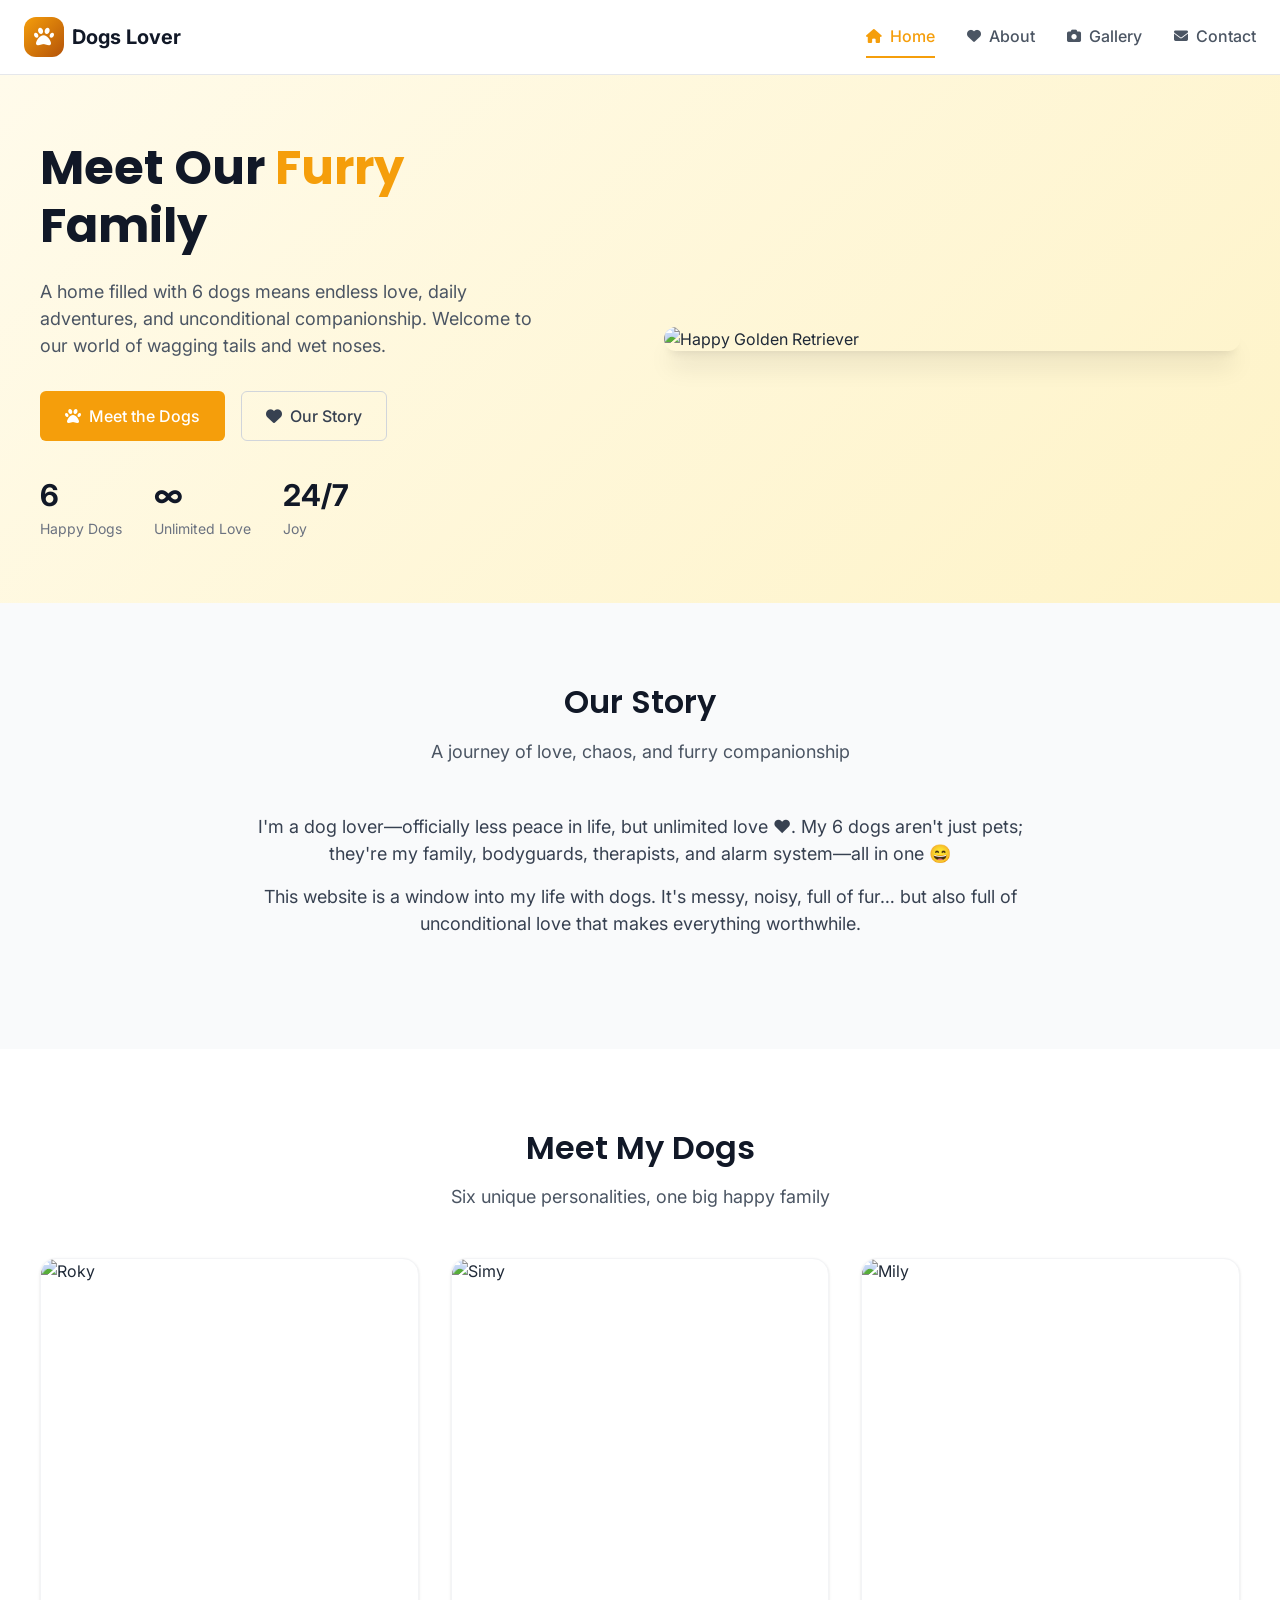
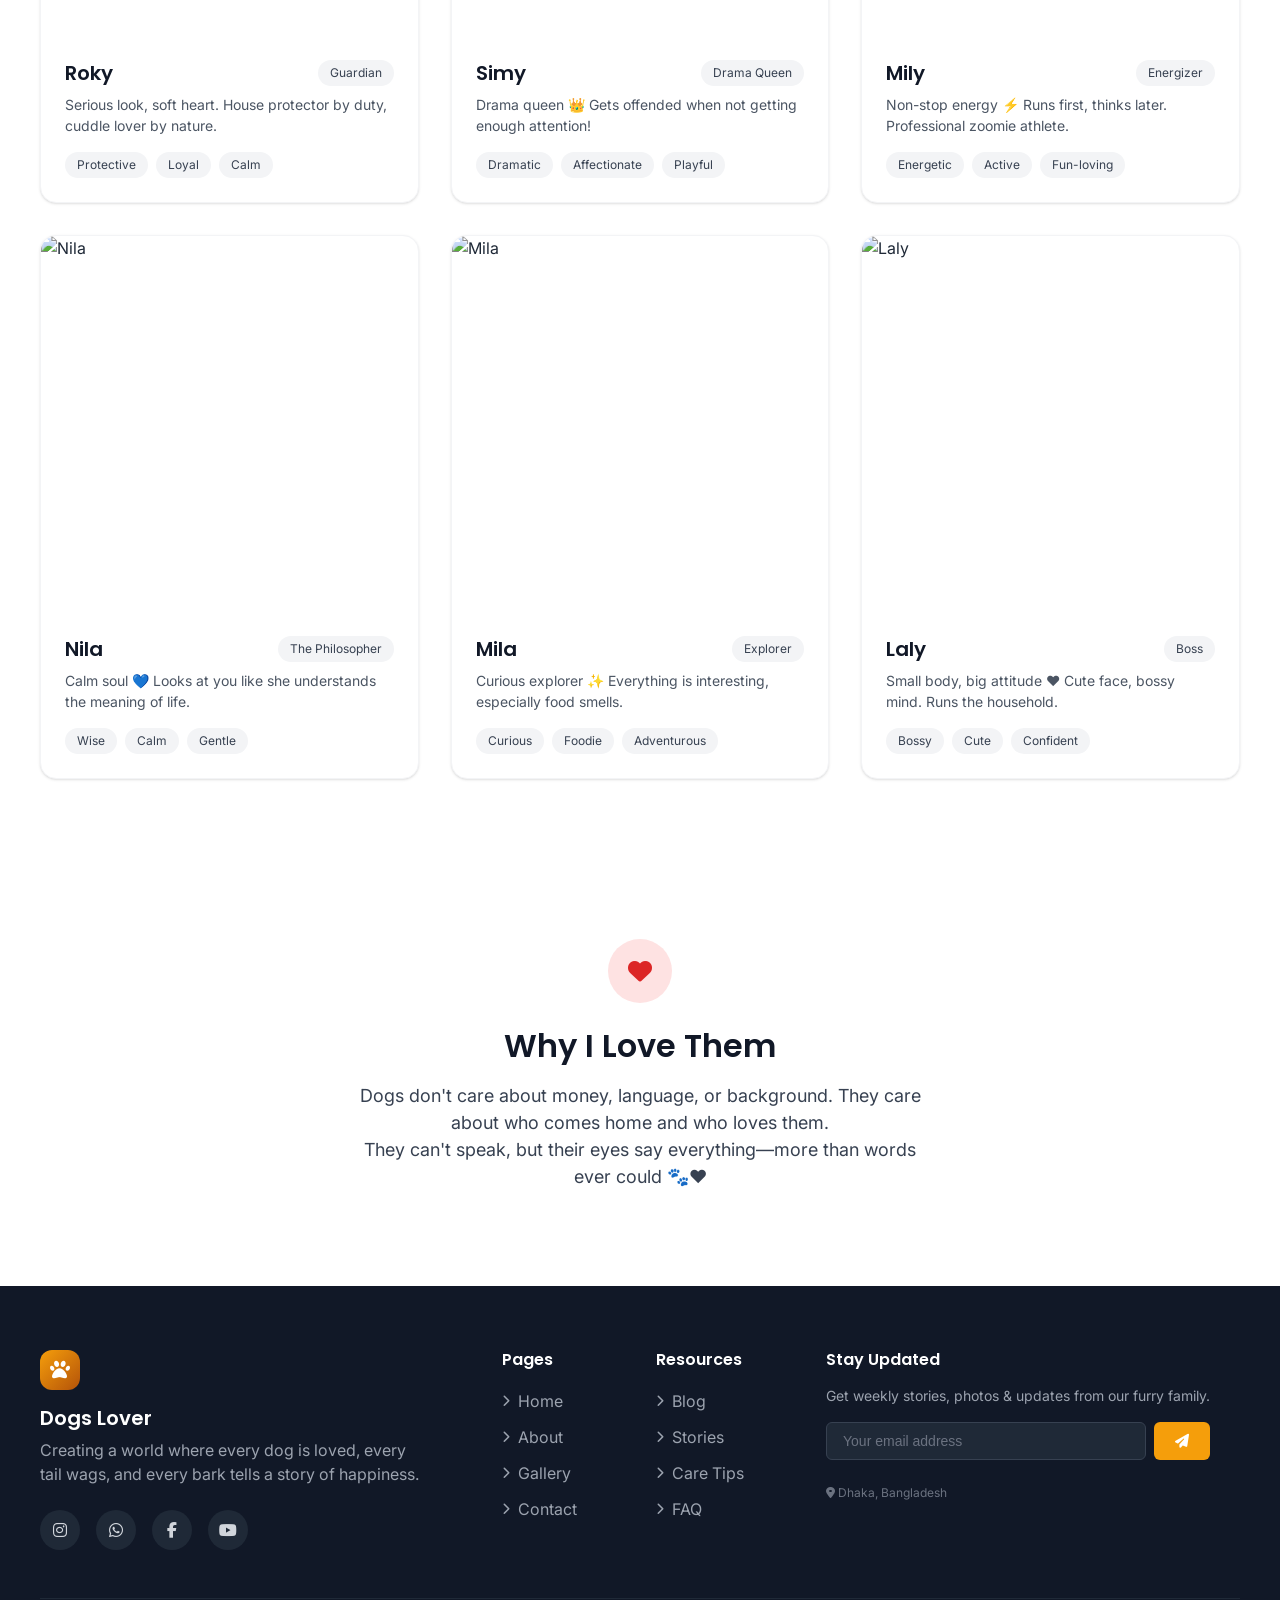
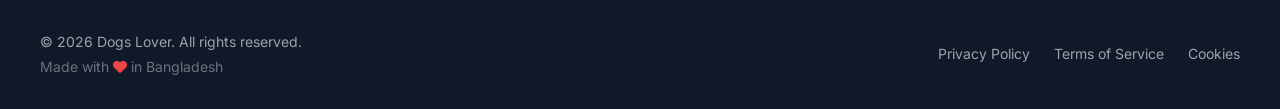
==== commit 85aa46cf: "Merge branch 'new-profile' into dogs" ====
--- a/index.html
+++ b/index.html
@@ -3,18 +3,851 @@
   <head>
     <meta charset="UTF-8" />
     <meta name="viewport" content="width=device-width, initial-scale=1.0" />
-    <title>Dogs Lover | Home</title>
+    <title>Dogs Lover - Meet Our Furry Family</title>
+
+    <!-- Fonts -->
     <link rel="preconnect" href="https://fonts.googleapis.com" />
     <link rel="preconnect" href="https://fonts.gstatic.com" crossorigin />
     <link
-      href="https://fonts.googleapis.com/css2?family=Poppins:wght@300;400;500;600;700&family=Inter:wght@300;400;500;600&display=swap"
+      href="https://fonts.googleapis.com/css2?family=Inter:wght@300;400;500;600;700&family=Poppins:wght@400;500;600;700&display=swap"
       rel="stylesheet"
     />
+
+    <!-- Font Awesome -->
     <link
       rel="stylesheet"
       href="https://cdnjs.cloudflare.com/ajax/libs/font-awesome/6.4.0/css/all.min.css"
     />
-    <link rel="stylesheet" href="style.css" />
+
+    <!-- Custom CSS -->
+    <style>
+        /* CSS Variables - Consistent with home and about pages */
+        :root {
+            --primary: #f59e0b;
+            --primary-dark: #b45309;
+            --secondary: #4b5563;
+            --accent: #8b5cf6;
+            --success: #10b981;
+            --warning: #f59e0b;
+            --error: #ef4444;
+            --dark: #1f2937;
+            --light: #f9fafb;
+            --gray-50: #f9fafb;
+            --gray-100: #f3f4f6;
+            --gray-200: #e5e7eb;
+            --gray-300: #d1d5db;
+            --gray-400: #9ca3af;
+            --gray-500: #6b7280;
+            --gray-600: #4b5563;
+            --gray-700: #374151;
+            --gray-800: #1f2937;
+            --gray-900: #111827;
+            
+            --shadow-sm: 0 1px 2px 0 rgb(0 0 0 / 0.05);
+            --shadow: 0 1px 3px 0 rgb(0 0 0 / 0.1), 0 1px 2px -1px rgb(0 0 0 / 0.1);
+            --shadow-md: 0 4px 6px -1px rgb(0 0 0 / 0.1), 0 2px 4px -2px rgb(0 0 0 / 0.1);
+            --shadow-lg: 0 10px 15px -3px rgb(0 0 0 / 0.1), 0 4px 6px -4px rgb(0 0 0 / 0.1);
+            --shadow-xl: 0 20px 25px -5px rgb(0 0 0 / 0.1), 0 8px 10px -6px rgb(0 0 0 / 0.1);
+            
+            --radius-sm: 0.25rem;
+            --radius: 0.375rem;
+            --radius-md: 0.5rem;
+            --radius-lg: 0.75rem;
+            --radius-xl: 1rem;
+            --radius-2xl: 1.5rem;
+            --radius-full: 9999px;
+        }
+
+        /* Reset & Base */
+        * {
+            margin: 0;
+            padding: 0;
+            box-sizing: border-box;
+        }
+
+        body {
+            font-family: 'Inter', sans-serif;
+            color: var(--gray-800);
+            line-height: 1.5;
+            background-color: white;
+        }
+
+        h1, h2, h3, h4, h5, h6 {
+            font-family: 'Poppins', sans-serif;
+            font-weight: 600;
+            line-height: 1.2;
+        }
+
+        a {
+            text-decoration: none;
+            color: inherit;
+        }
+
+        ul {
+            list-style: none;
+        }
+
+        img {
+            max-width: 100%;
+            height: auto;
+            display: block;
+        }
+
+        /* Container */
+        .container {
+            max-width: 1280px;
+            margin: 0 auto;
+            padding: 0 1.5rem;
+        }
+
+        @media (min-width: 640px) {
+            .container { padding: 0 2rem; }
+        }
+
+        @media (min-width: 1024px) {
+            .container { padding: 0 2.5rem; }
+        }
+
+        /* Navigation */
+        .navbar {
+            background: white;
+            border-bottom: 1px solid var(--gray-200);
+            position: sticky;
+            top: 0;
+            z-index: 50;
+        }
+
+        .nav-container {
+            display: flex;
+            align-items: center;
+            justify-content: space-between;
+            max-width: 1280px;
+            margin: 0 auto;
+            padding: 1rem 1.5rem;
+        }
+
+        .nav-logo {
+            display: flex;
+            align-items: center;
+            gap: 0.5rem;
+            font-size: 1.25rem;
+            font-weight: 700;
+            color: var(--gray-900);
+        }
+
+        .logo-icon {
+            width: 2.5rem;
+            height: 2.5rem;
+            background: linear-gradient(135deg, var(--primary), var(--primary-dark));
+            border-radius: var(--radius-lg);
+            display: flex;
+            align-items: center;
+            justify-content: center;
+            color: white;
+            font-size: 1.25rem;
+        }
+
+        .nav-menu {
+            display: flex;
+            gap: 2rem;
+        }
+
+        .nav-link {
+            display: flex;
+            align-items: center;
+            gap: 0.5rem;
+            padding: 0.5rem 0;
+            color: var(--gray-600);
+            font-weight: 500;
+            transition: color 0.2s;
+            border-bottom: 2px solid transparent;
+        }
+
+        .nav-link i {
+            font-size: 0.875rem;
+        }
+
+        .nav-link:hover,
+        .nav-link.active {
+            color: var(--primary);
+            border-bottom-color: var(--primary);
+        }
+
+        .nav-toggle {
+            display: none;
+            background: none;
+            border: none;
+            font-size: 1.5rem;
+            color: var(--gray-600);
+            cursor: pointer;
+        }
+
+        @media (max-width: 768px) {
+            .nav-menu {
+                display: none;
+                position: absolute;
+                top: 100%;
+                left: 0;
+                right: 0;
+                background: white;
+                padding: 1rem;
+                flex-direction: column;
+                gap: 0.5rem;
+                border-top: 1px solid var(--gray-200);
+                box-shadow: var(--shadow-md);
+            }
+
+            .nav-menu.active {
+                display: flex;
+            }
+
+            .nav-toggle {
+                display: block;
+            }
+        }
+
+        /* Hero Section */
+        .hero {
+            background: linear-gradient(135deg, #fffbeb, #fef3c7);
+            padding: 4rem 0;
+        }
+
+        .hero-grid {
+            display: grid;
+            grid-template-columns: 1fr 1fr;
+            gap: 3rem;
+            align-items: center;
+        }
+
+        .hero-content {
+            max-width: 32rem;
+        }
+
+        .hero-title {
+            font-size: 3rem;
+            font-weight: 700;
+            color: var(--gray-900);
+            margin-bottom: 1.5rem;
+        }
+
+        .hero-title span {
+            color: var(--primary);
+        }
+
+        .hero-description {
+            font-size: 1.125rem;
+            color: var(--gray-600);
+            margin-bottom: 2rem;
+        }
+
+        .hero-buttons {
+            display: flex;
+            gap: 1rem;
+        }
+
+        .hero-image {
+            position: relative;
+        }
+
+        .hero-image img {
+            border-radius: var(--radius-2xl);
+            box-shadow: var(--shadow-xl);
+            width: 100%;
+            height: auto;
+        }
+
+        .hero-stats {
+            display: flex;
+            gap: 2rem;
+            margin-top: 2rem;
+        }
+
+        .stat-item {
+            display: flex;
+            flex-direction: column;
+        }
+
+        .stat-number {
+            font-size: 1.875rem;
+            font-weight: 700;
+            color: var(--gray-900);
+        }
+
+        .stat-label {
+            font-size: 0.875rem;
+            color: var(--gray-500);
+        }
+
+        @media (max-width: 768px) {
+            .hero-grid {
+                grid-template-columns: 1fr;
+                text-align: center;
+            }
+
+            .hero-content {
+                margin: 0 auto;
+            }
+
+            .hero-buttons {
+                justify-content: center;
+            }
+
+            .hero-stats {
+                justify-content: center;
+            }
+        }
+
+        /* Section Styles */
+        .section {
+            padding: 5rem 0;
+        }
+
+        .section-header {
+            text-align: center;
+            max-width: 36rem;
+            margin: 0 auto 3rem;
+        }
+
+        .section-title {
+            font-size: 2rem;
+            color: var(--gray-900);
+            margin-bottom: 1rem;
+        }
+
+        .section-subtitle {
+            font-size: 1.125rem;
+            color: var(--gray-600);
+        }
+
+        /* Dog Cards Grid */
+        .dogs-grid {
+            display: grid;
+            grid-template-columns: repeat(3, 1fr);
+            gap: 2rem;
+        }
+
+        .dog-card {
+            background: white;
+            border-radius: var(--radius-xl);
+            overflow: hidden;
+            box-shadow: var(--shadow);
+            transition: all 0.3s;
+            border: 1px solid var(--gray-100);
+            cursor: pointer;
+        }
+
+        .dog-card:hover {
+            transform: translateY(-0.25rem);
+            box-shadow: var(--shadow-lg);
+        }
+
+        .dog-image {
+            aspect-ratio: 1;
+            overflow: hidden;
+            position: relative;
+        }
+
+        .dog-image img {
+            width: 100%;
+            height: 100%;
+            object-fit: cover;
+            transition: transform 0.5s;
+        }
+
+        .dog-card:hover .dog-image img {
+            transform: scale(1.1);
+        }
+
+        .dog-image::after {
+            content: '\f00e';
+            font-family: 'Font Awesome 6 Free';
+            font-weight: 900;
+            position: absolute;
+            top: 1rem;
+            right: 1rem;
+            background: rgba(255, 255, 255, 0.9);
+            color: var(--gray-800);
+            width: 2.5rem;
+            height: 2.5rem;
+            border-radius: var(--radius-full);
+            display: flex;
+            align-items: center;
+            justify-content: center;
+            font-size: 1rem;
+            opacity: 0;
+            transition: opacity 0.3s;
+            box-shadow: var(--shadow-md);
+        }
+
+        .dog-card:hover .dog-image::after {
+            opacity: 1;
+        }
+
+        .dog-info {
+            padding: 1.5rem;
+        }
+
+        .dog-header {
+            display: flex;
+            justify-content: space-between;
+            align-items: center;
+            margin-bottom: 0.5rem;
+        }
+
+        .dog-name {
+            font-size: 1.25rem;
+            font-weight: 600;
+            color: var(--gray-900);
+        }
+
+        .dog-badge {
+            padding: 0.25rem 0.75rem;
+            background: var(--gray-100);
+            border-radius: var(--radius-full);
+            font-size: 0.75rem;
+            color: var(--gray-700);
+        }
+
+        .dog-description {
+            color: var(--gray-600);
+            font-size: 0.875rem;
+            margin-bottom: 1rem;
+        }
+
+        .dog-tags {
+            display: flex;
+            flex-wrap: wrap;
+            gap: 0.5rem;
+        }
+
+        .dog-tag {
+            padding: 0.25rem 0.75rem;
+            background: var(--gray-100);
+            border-radius: var(--radius-full);
+            font-size: 0.75rem;
+            color: var(--gray-700);
+        }
+
+        @media (max-width: 1024px) {
+            .dogs-grid {
+                grid-template-columns: repeat(2, 1fr);
+            }
+        }
+
+        @media (max-width: 640px) {
+            .dogs-grid {
+                grid-template-columns: 1fr;
+            }
+        }
+
+        /* Story Section */
+        .story-section {
+            background: var(--gray-50);
+        }
+
+        .story-content {
+            max-width: 48rem;
+            margin: 0 auto;
+            text-align: center;
+        }
+
+        .story-text {
+            font-size: 1.125rem;
+            color: var(--gray-700);
+            margin-bottom: 2rem;
+        }
+
+        .story-text p + p {
+            margin-top: 1rem;
+        }
+
+        /* Love Section */
+        .love-section {
+            background: white;
+            text-align: center;
+        }
+
+        .love-icon {
+            width: 4rem;
+            height: 4rem;
+            background: #fee2e2;
+            border-radius: var(--radius-full);
+            display: flex;
+            align-items: center;
+            justify-content: center;
+            margin: 0 auto 1.5rem;
+            color: #dc2626;
+            font-size: 1.5rem;
+        }
+
+        .love-text {
+            max-width: 36rem;
+            margin: 0 auto 1rem;
+            color: var(--gray-700);
+            font-size: 1.125rem;
+        }
+
+        /* Lightbox Modal */
+        .lightbox-modal {
+            display: none;
+            position: fixed;
+            top: 0;
+            left: 0;
+            right: 0;
+            bottom: 0;
+            background: rgba(0, 0, 0, 0.95);
+            z-index: 1000;
+            padding: 2rem;
+            cursor: pointer;
+        }
+
+        .lightbox-modal.active {
+            display: flex;
+            align-items: center;
+            justify-content: center;
+        }
+
+        .lightbox-content {
+            max-width: 90%;
+            max-height: 90vh;
+            position: relative;
+            animation: fadeIn 0.3s ease-out;
+        }
+
+        .lightbox-content img {
+            max-width: 100%;
+            max-height: 80vh;
+            object-fit: contain;
+            border-radius: var(--radius-lg);
+            box-shadow: var(--shadow-xl);
+        }
+
+        .lightbox-caption {
+            position: absolute;
+            bottom: -3rem;
+            left: 0;
+            right: 0;
+            text-align: center;
+            color: white;
+            font-size: 1.125rem;
+            padding: 0.5rem;
+            background: rgba(0, 0, 0, 0.5);
+            border-radius: var(--radius-full);
+            backdrop-filter: blur(4px);
+        }
+
+        .lightbox-caption span {
+            font-weight: 600;
+            color: var(--primary);
+        }
+
+        .lightbox-close {
+            position: absolute;
+            top: 1rem;
+            right: 1rem;
+            color: white;
+            font-size: 2rem;
+            cursor: pointer;
+            transition: transform 0.2s;
+            width: 3rem;
+            height: 3rem;
+            background: rgba(255, 255, 255, 0.1);
+            border-radius: var(--radius-full);
+            display: flex;
+            align-items: center;
+            justify-content: center;
+            backdrop-filter: blur(4px);
+            z-index: 1001;
+        }
+
+        .lightbox-close:hover {
+            transform: scale(1.1);
+            background: rgba(255, 255, 255, 0.2);
+        }
+
+        .lightbox-nav {
+            position: absolute;
+            top: 50%;
+            transform: translateY(-50%);
+            width: 100%;
+            display: flex;
+            justify-content: space-between;
+            padding: 0 1rem;
+            left: 0;
+            pointer-events: none;
+        }
+
+        .lightbox-nav-btn {
+            background: rgba(255, 255, 255, 0.1);
+            border: none;
+            color: white;
+            font-size: 1.5rem;
+            width: 3.5rem;
+            height: 3.5rem;
+            border-radius: var(--radius-full);
+            display: flex;
+            align-items: center;
+            justify-content: center;
+            cursor: pointer;
+            transition: all 0.2s;
+            backdrop-filter: blur(4px);
+            pointer-events: auto;
+        }
+
+        .lightbox-nav-btn:hover {
+            background: rgba(255, 255, 255, 0.2);
+            transform: scale(1.1);
+        }
+
+        .lightbox-nav-btn i {
+            font-size: 1.25rem;
+        }
+
+        @keyframes fadeIn {
+            from {
+                opacity: 0;
+                transform: scale(0.9);
+            }
+            to {
+                opacity: 1;
+                transform: scale(1);
+            }
+        }
+
+        @keyframes fadeInUp {
+            from {
+                opacity: 0;
+                transform: translateY(20px);
+            }
+            to {
+                opacity: 1;
+                transform: translateY(0);
+            }
+        }
+
+        /* Buttons */
+        .btn {
+            display: inline-flex;
+            align-items: center;
+            justify-content: center;
+            gap: 0.5rem;
+            padding: 0.625rem 1.25rem;
+            font-weight: 500;
+            border-radius: var(--radius);
+            transition: all 0.2s;
+            border: 1px solid transparent;
+            cursor: pointer;
+            font-size: 0.875rem;
+        }
+
+        .btn-sm {
+            padding: 0.375rem 0.75rem;
+            font-size: 0.75rem;
+        }
+
+        .btn-lg {
+            padding: 0.75rem 1.5rem;
+            font-size: 1rem;
+        }
+
+        .btn-primary {
+            background: var(--primary);
+            color: white;
+        }
+
+        .btn-primary:hover {
+            background: var(--primary-dark);
+            transform: translateY(-2px);
+            box-shadow: var(--shadow-md);
+        }
+
+        .btn-outline {
+            background: transparent;
+            border-color: var(--gray-300);
+            color: var(--gray-700);
+        }
+
+        .btn-outline:hover {
+            background: white;
+            border-color: var(--gray-400);
+            transform: translateY(-2px);
+            box-shadow: var(--shadow-md);
+        }
+
+        /* Footer */
+        .footer {
+            background: var(--gray-900);
+            color: var(--gray-300);
+            padding: 4rem 0 2rem;
+        }
+
+        .footer-main {
+            display: grid;
+            grid-template-columns: 1.5fr 1fr 1.5fr;
+            gap: 3rem;
+            margin-bottom: 3rem;
+        }
+
+        @media (max-width: 1024px) {
+            .footer-main {
+                grid-template-columns: 1fr;
+                gap: 2rem;
+            }
+        }
+
+        .footer-brand .logo-icon {
+            margin-bottom: 1rem;
+        }
+
+        .footer-brand h3 {
+            font-size: 1.25rem;
+            color: white;
+            margin-bottom: 0.5rem;
+        }
+
+        .brand-description {
+            color: var(--gray-400);
+            margin-bottom: 1.5rem;
+            max-width: 24rem;
+        }
+
+        .footer-links-grid {
+            display: grid;
+            grid-template-columns: repeat(2, 1fr);
+            gap: 2rem;
+        }
+
+        .footer-column h4 {
+            color: white;
+            font-size: 1rem;
+            margin-bottom: 1.25rem;
+        }
+
+        .footer-links {
+            display: flex;
+            flex-direction: column;
+            gap: 0.75rem;
+        }
+
+        .footer-links a {
+            color: var(--gray-400);
+            transition: color 0.2s;
+            display: flex;
+            align-items: center;
+            gap: 0.5rem;
+        }
+
+        .footer-links a:hover {
+            color: white;
+        }
+
+        .footer-links i {
+            font-size: 0.75rem;
+        }
+
+        .newsletter {
+            max-width: 24rem;
+        }
+
+        .newsletter h4 {
+            color: white;
+            font-size: 1rem;
+            margin-bottom: 1rem;
+        }
+
+        .newsletter-form {
+            display: flex;
+            gap: 0.5rem;
+        }
+
+        .newsletter-input {
+            flex: 1;
+            padding: 0.625rem 1rem;
+            background: var(--gray-800);
+            border: 1px solid var(--gray-700);
+            border-radius: var(--radius);
+            color: white;
+            font-size: 0.875rem;
+        }
+
+        .newsletter-input:focus {
+            outline: none;
+            border-color: var(--primary);
+        }
+
+        .newsletter-input::placeholder {
+            color: var(--gray-500);
+        }
+
+        .social-links {
+            display: flex;
+            gap: 1rem;
+        }
+
+        .social-link {
+            width: 2.5rem;
+            height: 2.5rem;
+            background: var(--gray-800);
+            border-radius: var(--radius-full);
+            display: flex;
+            align-items: center;
+            justify-content: center;
+            color: var(--gray-300);
+            transition: all 0.2s;
+        }
+
+        .social-link:hover {
+            background: var(--primary);
+            color: white;
+            transform: translateY(-2px);
+        }
+
+        .footer-bottom {
+            margin-top: 3rem;
+            padding-top: 2rem;
+            border-top: 1px solid var(--gray-800);
+            display: flex;
+            justify-content: space-between;
+            align-items: center;
+            color: var(--gray-400);
+            font-size: 0.875rem;
+        }
+
+        .footer-bottom-links {
+            display: flex;
+            gap: 1.5rem;
+        }
+
+        .footer-bottom-links a {
+            color: var(--gray-400);
+            transition: color 0.2s;
+        }
+
+        .footer-bottom-links a:hover {
+            color: white;
+        }
+
+        @media (max-width: 768px) {
+            .footer-bottom {
+                flex-direction: column;
+                gap: 1rem;
+                text-align: center;
+            }
+
+            .footer-bottom-links {
+                flex-wrap: wrap;
+                justify-content: center;
+            }
+        }
+
+        /* Utility Classes */
+        .text-center { text-align: center; }
+        .mt-2 { margin-top: 0.5rem; }
+        .mt-4 { margin-top: 1rem; }
+        .mt-8 { margin-top: 2rem; }
+        .mb-4 { margin-bottom: 1rem; }
+        .mb-8 { margin-bottom: 2rem; }
+    </style>
   </head>
 
   <body>
@@ -22,16 +855,10 @@
     <nav class="navbar">
       <div class="nav-container">
         <a href="index.html" class="nav-logo">
-          <div class="logo-animated">
-                <div class="logo-circle">
-                  <i class="fas fa-paw logo-icon"></i>
-                  <div class="logo-ring-1"></div>
-                  <div class="logo-ring-2"></div>
-                </div>
-                <div class="logo-text">
-                  <h2>Dogs Lover</span></h2>
-                </div>
-              </div>
+          <div class="logo-icon">
+            <i class="fas fa-paw"></i>
+          </div>
+          <span class="logo-text">Dogs Lover</span>
         </a>
 
         <button class="nav-toggle" id="navToggle">
@@ -40,289 +867,126 @@
 
         <ul class="nav-menu" id="navMenu">
           <li>
-            <a href="index.html" class="nav-link active"
-              ><i class="fas fa-home"></i> Home</a
-            >
+            <a href="index.html" class="nav-link active">
+              <i class="fas fa-home"></i> Home
+            </a>
           </li>
           <li>
-            <a href="about.html" class="nav-link"
-              ><i class="fas fa-user-friends"></i> About</a
-            >
+            <a href="about.html" class="nav-link">
+              <i class="fas fa-heart"></i> About
+            </a>
           </li>
           <li>
-            <a href="gallery.html" class="nav-link"
-              ><i class="fas fa-images"></i> Gallery</a
-            >
+            <a href="gallery.html" class="nav-link">
+              <i class="fas fa-camera"></i> Gallery
+            </a>
           </li>
           <li>
-            <a href="contact.html" class="nav-link"
-              ><i class="fas fa-envelope"></i> Contact</a
-            >
+            <a href="contact.html" class="nav-link">
+              <i class="fas fa-envelope"></i> Contact
+            </a>
           </li>
         </ul>
-
-        <div class="nav-social">
-          <a
-            href="https://instagram.com/yourusername"
-            class="social-icon"
-            target="_blank"
-          >
-            <i class="fab fa-instagram"></i>
-          </a>
-          <a
-            href="https://wa.me/8801XXXXXXXXX"
-            class="social-icon"
-            target="_blank"
-          >
-            <i class="fab fa-whatsapp"></i>
-          </a>
-        </div>
       </div>
     </nav>
 
-    <!-- Hero Slider -->
-    <div class="hero-slider">
-      <!-- Slider Navigation Buttons -->
-      <button class="slider-btn slider-btn-prev">
-        <i class="fas fa-chevron-left"></i>
-      </button>
-      <button class="slider-btn slider-btn-next">
-        <i class="fas fa-chevron-right"></i>
-      </button>
-
-      <!-- Slider Dots -->
-      <div class="slider-dots">
-        <button class="slider-dot active" data-slide="0"></button>
-        <button class="slider-dot" data-slide="1"></button>
-        <button class="slider-dot" data-slide="2"></button>
-        <button class="slider-dot" data-slide="3"></button>
-      </div>
-
-      <!-- Slider Container -->
-      <div class="slider-container">
-        <!-- Slide 1 -->
-        <div class="slider-slide active">
-          <div class="slide-overlay"></div>
-          <div class="slide-content">
-            <h1 class="slide-title">🐶 Dogs Lover 🐾</h1>
-            <p class="slide-subtitle">
-              Love, loyalty, fur… and zero privacy 😄
+    <!-- Hero Section -->
+    <section class="hero">
+      <div class="container">
+        <div class="hero-grid">
+          <div class="hero-content">
+            <h1 class="hero-title">Meet Our <span>Furry</span> Family</h1>
+            <p class="hero-description">
+              A home filled with 6 dogs means endless love, daily adventures,
+              and unconditional companionship. Welcome to our world of wagging
+              tails and wet noses.
             </p>
-            <p class="slide-description">
-              A life filled with wagging tails, wet noses, and unconditional
-              love
-            </p>
-            <div class="slide-buttons">
-              <a href="gallery.html" class="btn btn-primary">
-                <i class="fas fa-images"></i> View Gallery
+            <div class="hero-buttons">
+              <a href="#meet-dogs" class="btn btn-primary btn-lg">
+                <i class="fas fa-paw"></i> Meet the Dogs
               </a>
-              <a href="about.html" class="btn btn-outline">
-                <i class="fas fa-heart"></i> Meet Our Dogs
+              <a href="#our-story" class="btn btn-outline btn-lg">
+                <i class="fas fa-heart"></i> Our Story
               </a>
             </div>
+            <div class="hero-stats">
+              <div class="stat-item">
+                <span class="stat-number">6</span>
+                <span class="stat-label">Happy Dogs</span>
+              </div>
+              <div class="stat-item">
+                <span class="stat-number">∞</span>
+                <span class="stat-label">Unlimited Love</span>
+              </div>
+              <div class="stat-item">
+                <span class="stat-number">24/7</span>
+                <span class="stat-label">Joy</span>
+              </div>
+            </div>
           </div>
-          <div
-            class="slide-background"
-            style="
-              background: linear-gradient(135deg, #ff9a3c 0%, #ffc93c 100%);
-            "
-          >
+          <div class="hero-image">
             <img
-              src="dog1.jpg"
+              src="https://images.unsplash.com/photo-1552053831-71594a27632d?ixlib=rb-4.0.3&auto=format&fit=crop&w=800&q=80"
               alt="Happy Golden Retriever"
-              style="height: 100%; width: 100%; object-fit: cover"
-            />
-          </div>
-        </div>
-
-        <!-- Slide 2 -->
-        <div class="slider-slide">
-          <div class="slide-overlay"></div>
-          <div class="slide-content">
-            <h1 class="slide-title">6 Dogs 🐕🐕🐕</h1>
-            <p class="slide-subtitle">Six personalities, one big family ❤️</p>
-            <p class="slide-description">
-              Each with their own unique story, personality, and special place
-              in our hearts
-            </p>
-            <div class="slide-buttons">
-              <a href="about.html#dogs" class="btn btn-primary">
-                <i class="fas fa-dog"></i> Meet Them All
-              </a>
-              <a href="gallery.html" class="btn btn-outline">
-                <i class="fas fa-camera"></i> See Their Photos
-              </a>
-            </div>
-          </div>
-          <div
-            class="slide-background"
-            style="
-              background: linear-gradient(135deg, #155e75 0%, #0ea5e9 100%);
-            "
-          >
-            <img
-              src="dog2.jpg"
-              alt="Happy Golden Retriever"
-              style="height: 100%; width: 100%; object-fit: cover"
-            />
-          </div>
-        </div>
-
-        <!-- Slide 3 -->
-        <div class="slider-slide">
-          <div class="slide-overlay"></div>
-          <div class="slide-content">
-            <h1 class="slide-title">Unconditional Love ❤️</h1>
-            <p class="slide-subtitle">
-              They don't speak, but they understand everything
-            </p>
-            <p class="slide-description">
-              Pure love without judgment, conditions, or expectations
-            </p>
-            <div class="slide-buttons">
-              <a href="gallery.html" class="btn btn-primary">
-                <i class="fas fa-heart"></i> See Love in Action
-              </a>
-              <a href="contact.html" class="btn btn-outline">
-                <i class="fas fa-share-alt"></i> Share Your Story
-              </a>
-            </div>
-          </div>
-          <div
-            class="slide-background"
-            style="
-              background: linear-gradient(135deg, #8b4513 0%, #d2691e 100%);
-            "
-          >
-            <img
-              src="dog3.jpg"
-              alt="Happy Golden Retriever"
-              style="height: 100%; width: 100%; object-fit: cover"
-            />
-          </div>
-        </div>
-
-        <!-- Slide 4 -->
-        <div class="slider-slide">
-          <div class="slide-overlay"></div>
-          <div class="slide-content">
-            <h1 class="slide-title">Join Our Community 🌍</h1>
-            <p class="slide-subtitle">
-              For dog lovers in Bangladesh & worldwide
-            </p>
-            <p class="slide-description">
-              Share stories, photos, and connect with fellow dog enthusiasts
-            </p>
-            <div class="slide-buttons">
-              <a href="contact.html" class="btn btn-primary">
-                <i class="fas fa-envelope"></i> Get In Touch
-              </a>
-              <a
-                href="https://instagram.com/yourusername"
-                class="btn btn-outline"
-                target="_blank"
-              >
-                <i class="fab fa-instagram"></i> Follow on Instagram
-              </a>
-            </div>
-          </div>
-          <div
-            class="slide-background"
-            style="
-              background: linear-gradient(135deg, #2e8b57 0%, #3cb371 100%);
-            "
-          >
-            <img
-              src="dog4.jpg"
-              alt="Happy Golden Retriever"
-              style="height: 100%; width: 100%; object-fit: cover"
             />
           </div>
         </div>
       </div>
-
-      <!-- Slider Progress Bar -->
-      <div class="slider-progress">
-        <div class="slider-progress-bar"></div>
-      </div>
-    </div>
-
-    <!-- Story Section -->
-    <section class="section story-section">
+    </section>
+
+    <!-- Our Story Section -->
+    <section id="our-story" class="section story-section">
       <div class="container">
         <div class="section-header">
-          <h2 class="section-title">🌿 Our Story | আমাদের গল্প</h2>
+          <h2 class="section-title">Our Story</h2>
           <p class="section-subtitle">
-            A journey of love, chaos, and furry companions
+            A journey of love, chaos, and furry companionship
           </p>
         </div>
-
         <div class="story-content">
           <div class="story-text">
             <p>
-              আমি একজন Dogs Lover—মানে officially life-এ peace কম, কিন্তু
-              ভালোবাসা unlimited ❤️ আমার ৬টা কুকুর শুধু pet না, ওরা আমার family,
-              bodyguard, therapist, আর alarm system—সব একসাথে 😄
+              I'm a dog lover—officially less peace in life, but unlimited love
+              ❤️. My 6 dogs aren't just pets; they're my family, bodyguards,
+              therapists, and alarm system—all in one 😄
             </p>
             <p>
-              This website is a small window into my life with dogs. It's messy,
-              noisy, full of fur… but also full of unconditional love.
+              This website is a window into my life with dogs. It's messy,
+              noisy, full of fur… but also full of unconditional love that makes
+              everything worthwhile.
             </p>
-          </div>
-
-          <div class="story-stats">
-            <div class="stat-item">
-              <div class="stat-number">6</div>
-              <div class="stat-label">Dogs</div>
-            </div>
-            <div class="stat-item">
-              <div class="stat-number">∞</div>
-              <div class="stat-label">Love</div>
-            </div>
-            <div class="stat-item">
-              <div class="stat-number">24/7</div>
-              <div class="stat-label">Happiness</div>
-            </div>
           </div>
         </div>
       </div>
     </section>
 
     <!-- Meet the Dogs Section -->
-    <section class="section dogs-section">
+    <section id="meet-dogs" class="section">
       <div class="container">
         <div class="section-header">
-          <h2 class="section-title">🐕 Meet My Dogs</h2>
+          <h2 class="section-title">Meet My Dogs</h2>
           <p class="section-subtitle">
-            Each one with a unique personality and a special place in my heart
+            Six unique personalities, one big happy family
           </p>
         </div>
 
-        <div class="dogs-grid">
-          <!-- Dog 1 -->
-          <div class="dog-card">
+        <div class="dogs-grid" id="dogsGrid">
+          <!-- Dog 1 - Roky -->
+          <div class="dog-card" data-dog="Roky" data-badge="Guardian" data-tags="Protective,Loyal,Calm" data-description="Serious look, soft heart. House protector by duty, cuddle lover by nature.">
             <div class="dog-image">
-              <div
-                style="
-                  height: 200px;
-                  display: flex;
-                  align-items: center;
-                  justify-content: center;
-                  background-color: #f0f0f0;
-                "
-              >
-                <img
-                  src="dog1.jpg"
-                  alt="Roky the dog"
-                  style="height: 246px; width: 367px; object-fit: cover"
-                />
-              </div>
+              <img
+                src="https://images.unsplash.com/photo-1543466835-00a7907e9de1?ixlib=rb-4.0.3&auto=format&fit=crop&w=800&q=80"
+                alt="Roky"
+              />
             </div>
             <div class="dog-info">
-              <h3 class="dog-name">Roky</h3>
+              <div class="dog-header">
+                <h3 class="dog-name">Roky</h3>
+                <span class="dog-badge">Guardian</span>
+              </div>
               <p class="dog-description">
-                Serious look, soft heart 🛡️ House protector by duty, cuddle
-                lover by nature.
+                Serious look, soft heart. House protector by duty, cuddle lover
+                by nature.
               </p>
               <div class="dog-tags">
                 <span class="dog-tag">Protective</span>
@@ -332,19 +996,21 @@
             </div>
           </div>
 
-          <!-- Dog 2 -->
-          <div class="dog-card">
+          <!-- Dog 2 - Simy -->
+          <div class="dog-card" data-dog="Simy" data-badge="Drama Queen" data-tags="Dramatic,Affectionate,Playful" data-description="Drama queen 👑 Gets offended when not getting enough attention!">
             <div class="dog-image">
               <img
-                src="dog2.jpg"
-                alt="Simy the dog"
-                style="height: 246px; width: 367px; object-fit: cover"
+                src="https://images.unsplash.com/photo-1537151625747-768eb6cf92b2?ixlib=rb-4.0.3&auto=format&fit=crop&w=800&q=80"
+                alt="Simy"
               />
             </div>
             <div class="dog-info">
-              <h3 class="dog-name">Simy</h3>
+              <div class="dog-header">
+                <h3 class="dog-name">Simy</h3>
+                <span class="dog-badge">Drama Queen</span>
+              </div>
               <p class="dog-description">
-                Drama queen 👑 Attention না পেলে offended হয়ে যায় 😆
+                Drama queen 👑 Gets offended when not getting enough attention!
               </p>
               <div class="dog-tags">
                 <span class="dog-tag">Dramatic</span>
@@ -354,19 +1020,22 @@
             </div>
           </div>
 
-          <!-- Dog 3 -->
-          <div class="dog-card">
+          <!-- Dog 3 - Mily -->
+          <div class="dog-card" data-dog="Mily" data-badge="Energizer" data-tags="Energetic,Active,Fun-loving" data-description="Non-stop energy ⚡ Runs first, thinks later. Professional zoomie athlete.">
             <div class="dog-image">
               <img
-                src="dog3.jpg"
-                alt="Mily the dog"
-                style="height: 246px; width: 367px; object-fit: cover"
+                src="https://images.unsplash.com/photo-1518717758536-85ae29035b6d?ixlib=rb-4.0.3&auto=format&fit=crop&w=800&q=80"
+                alt="Mily"
               />
             </div>
             <div class="dog-info">
-              <h3 class="dog-name">Mily</h3>
+              <div class="dog-header">
+                <h3 class="dog-name">Mily</h3>
+                <span class="dog-badge">Energizer</span>
+              </div>
               <p class="dog-description">
-                Non-stop energy ⚡ Runs first, thinks later.
+                Non-stop energy ⚡ Runs first, thinks later. Professional zoomie
+                athlete.
               </p>
               <div class="dog-tags">
                 <span class="dog-tag">Energetic</span>
@@ -376,19 +1045,22 @@
             </div>
           </div>
 
-          <!-- Dog 4 -->
-          <div class="dog-card">
+          <!-- Dog 4 - Nila -->
+          <div class="dog-card" data-dog="Nila" data-badge="The Philosopher" data-tags="Wise,Calm,Gentle" data-description="Calm soul 💙 Looks at you like she understands the meaning of life.">
             <div class="dog-image">
               <img
-                src="dog4.jpg"
-                alt="Nila the dog"
-                style="height: 246px; width: 367px; object-fit: cover"
+                src="https://images.unsplash.com/photo-1588943211346-0908a1fb0b01?ixlib=rb-4.0.3&auto=format&fit=crop&w=800&q=80"
+                alt="Nila"
               />
             </div>
             <div class="dog-info">
-              <h3 class="dog-name">Nila</h3>
+              <div class="dog-header">
+                <h3 class="dog-name">Nila</h3>
+                <span class="dog-badge">The Philosopher</span>
+              </div>
               <p class="dog-description">
-                Calm soul 💙 Looks at you like she understands life.
+                Calm soul 💙 Looks at you like she understands the meaning of
+                life.
               </p>
               <div class="dog-tags">
                 <span class="dog-tag">Wise</span>
@@ -398,19 +1070,22 @@
             </div>
           </div>
 
-          <!-- Dog 5 -->
-          <div class="dog-card">
+          <!-- Dog 5 - Mila -->
+          <div class="dog-card" data-dog="Mila" data-badge="Explorer" data-tags="Curious,Foodie,Adventurous" data-description="Curious explorer ✨ Everything is interesting, especially food smells.">
             <div class="dog-image">
               <img
-                src="dog5.jpg"
-                alt="Mila the dog"
-                style="height: 246px; width: 367px; object-fit: cover"
+                src="https://images.unsplash.com/photo-1548199973-03cce0bbc87b?ixlib=rb-4.0.3&auto=format&fit=crop&w=800&q=80"
+                alt="Mila"
               />
             </div>
             <div class="dog-info">
-              <h3 class="dog-name">Mila</h3>
+              <div class="dog-header">
+                <h3 class="dog-name">Mila</h3>
+                <span class="dog-badge">Explorer</span>
+              </div>
               <p class="dog-description">
-                Curious explorer ✨ Everything is interesting, especially food.
+                Curious explorer ✨ Everything is interesting, especially food
+                smells.
               </p>
               <div class="dog-tags">
                 <span class="dog-tag">Curious</span>
@@ -420,19 +1095,22 @@
             </div>
           </div>
 
-          <!-- Dog 6 -->
-          <div class="dog-card">
+          <!-- Dog 6 - Laly -->
+          <div class="dog-card" data-dog="Laly" data-badge="Boss" data-tags="Bossy,Cute,Confident" data-description="Small body, big attitude ❤️ Cute face, bossy mind. Runs the household.">
             <div class="dog-image">
               <img
-                src="dog6.jpg"
-                alt="Laly the dog"
-                style="height: 246px; width: 367px; object-fit: cover"
+                src="https://images.unsplash.com/photo-1591769225440-811ad7d6eab3?ixlib=rb-4.0.3&auto=format&fit=crop&w=800&q=80"
+                alt="Laly"
               />
             </div>
             <div class="dog-info">
-              <h3 class="dog-name">Laly</h3>
+              <div class="dog-header">
+                <h3 class="dog-name">Laly</h3>
+                <span class="dog-badge">Boss</span>
+              </div>
               <p class="dog-description">
-                Small body, big attitude ❤️ Cute face, bossy mind 😄
+                Small body, big attitude ❤️ Cute face, bossy mind. Runs the
+                household.
               </p>
               <div class="dog-tags">
                 <span class="dog-tag">Bossy</span>
@@ -448,373 +1126,361 @@
     <!-- Why Love Section -->
     <section class="section love-section">
       <div class="container">
-        <div class="love-content">
-          <div class="love-icon">
-            <i class="fas fa-heart"></i>
-          </div>
-          <h2 class="section-title">❤️ Why I Love Them</h2>
-          <p class="love-text">
+        <div class="love-icon">
+          <i class="fas fa-heart"></i>
+        </div>
+        <h2 class="section-title">Why I Love Them</h2>
+        <div class="love-text">
+          <p>
             Dogs don't care about money, language, or background. They care
             about who comes home and who loves them.
           </p>
-          <p class="love-text">
-            ওরা কথা বলতে পারে না, কিন্তু চোখ দিয়ে এমন কথা বলে—যা মানুষও পারে না
-            🐾❤️
+          <p>
+            They can't speak, but their eyes say everything—more than words ever
+            could 🐾❤️
           </p>
         </div>
       </div>
     </section>
+
+    <!-- Lightbox Modal -->
+    <div class="lightbox-modal" id="lightboxModal">
+        <span class="lightbox-close" id="lightboxClose">
+            <i class="fas fa-times"></i>
+        </span>
+        <div class="lightbox-nav">
+            <button class="lightbox-nav-btn" id="lightboxPrev">
+                <i class="fas fa-chevron-left"></i>
+            </button>
+            <button class="lightbox-nav-btn" id="lightboxNext">
+                <i class="fas fa-chevron-right"></i>
+            </button>
+        </div>
+        <div class="lightbox-content">
+            <img src="" alt="" id="lightboxImage">
+            <div class="lightbox-caption" id="lightboxCaption"></div>
+        </div>
+    </div>
+
+    <!-- Footer -->
     <footer class="footer">
       <div class="container">
-        <!-- Main Footer Content -->
         <div class="footer-main">
-          <!-- Brand Section -->
-          <div class="footer-brand-section">
-            <div class="brand-logo">
-              <div class="logo-animated">
-                <div class="logo-circle">
-                  <i class="fas fa-paw logo-icon"></i>
-                  <div class="logo-ring-1"></div>
-                  <div class="logo-ring-2"></div>
-                </div>
-                <div class="logo-text">
-                  <h2>Dogs <span class="logo-highlight">Lover</span></h2>
-                  <p class="logo-tagline">Where every paw has a story</p>
-                </div>
-              </div>
-            </div>
-
-            <div class="brand-mission">
-              <p class="mission-text">
-                <i class="fas fa-quote-left"></i>
-                Creating a world where every dog is loved, every tail wags, and
-                every bark tells a story of happiness.
-                <i class="fas fa-quote-right"></i>
+          <!-- Brand Column -->
+          <div class="footer-brand">
+            <div class="logo-icon">
+              <i class="fas fa-paw"></i>
+            </div>
+            <h3>Dogs Lover</h3>
+            <p class="brand-description">
+              Creating a world where every dog is loved, every tail wags, and
+              every bark tells a story of happiness.
+            </p>
+            <div class="social-links">
+              <a href="#" class="social-link">
+                <i class="fab fa-instagram"></i>
+              </a>
+              <a href="#" class="social-link">
+                <i class="fab fa-whatsapp"></i>
+              </a>
+              <a href="#" class="social-link">
+                <i class="fab fa-facebook-f"></i>
+              </a>
+              <a href="#" class="social-link">
+                <i class="fab fa-youtube"></i>
+              </a>
+            </div>
+          </div>
+
+          <!-- Links Column -->
+          <div class="footer-links-grid">
+            <div class="footer-column">
+              <h4>Pages</h4>
+              <div class="footer-links">
+                <a href="index.html">
+                  <i class="fas fa-chevron-right"></i> Home
+                </a>
+                <a href="about.html">
+                  <i class="fas fa-chevron-right"></i> About
+                </a>
+                <a href="gallery.html">
+                  <i class="fas fa-chevron-right"></i> Gallery
+                </a>
+                <a href="contact.html">
+                  <i class="fas fa-chevron-right"></i> Contact
+                </a>
+              </div>
+            </div>
+            <div class="footer-column">
+              <h4>Resources</h4>
+              <div class="footer-links">
+                <a href="#blog"> <i class="fas fa-chevron-right"></i> Blog </a>
+                <a href="#stories">
+                  <i class="fas fa-chevron-right"></i> Stories
+                </a>
+                <a href="#tips">
+                  <i class="fas fa-chevron-right"></i> Care Tips
+                </a>
+                <a href="#faq"> <i class="fas fa-chevron-right"></i> FAQ </a>
+              </div>
+            </div>
+          </div>
+
+          <!-- Newsletter Column -->
+          <div class="newsletter">
+            <h4>Stay Updated</h4>
+            <p
+              style="
+                color: var(--gray-400);
+                margin-bottom: 1rem;
+                font-size: 0.875rem;
+              "
+            >
+              Get weekly stories, photos & updates from our furry family.
+            </p>
+            <form class="newsletter-form">
+              <input
+                type="email"
+                class="newsletter-input"
+                placeholder="Your email address"
+                required
+              />
+              <button type="submit" class="btn btn-primary">
+                <i class="fas fa-paper-plane"></i>
+              </button>
+            </form>
+            <div style="margin-top: 1.5rem">
+              <p style="color: var(--gray-500); font-size: 0.75rem">
+                <i class="fas fa-map-marker-alt"></i> Dhaka, Bangladesh
               </p>
-            </div>
-
-            <div class="brand-stats">
-              <div class="stats-grid">
-                <div class="stat-item">
-                  <div class="stat-icon">
-                    <i class="fas fa-dog"></i>
-                  </div>
-                  <div class="stat-content">
-                    <span class="stat-number">6</span>
-                    <span class="stat-label">Furry Friends</span>
-                  </div>
-                </div>
-                <div class="stat-item">
-                  <div class="stat-icon">
-                    <i class="fas fa-heart"></i>
-                  </div>
-                  <div class="stat-content">
-                    <span class="stat-number">∞</span>
-                    <span class="stat-label">Love Shared</span>
-                  </div>
-                </div>
-                <div class="stat-item">
-                  <div class="stat-icon">
-                    <i class="fas fa-camera"></i>
-                  </div>
-                  <div class="stat-content">
-                    <span class="stat-number">1000+</span>
-                    <span class="stat-label">Memories</span>
-                  </div>
-                </div>
-              </div>
-            </div>
-          </div>
-
-          <!-- Quick Links Section -->
-          <div class="footer-links-section">
-            <h3 class="section-title">
-              <span class="title-icon">
-                <i class="fas fa-link"></i>
-              </span>
-              Quick Navigation
-            </h3>
-
-            <div class="links-grid">
-              <div class="link-column">
-                <h4 class="column-title">Pages</h4>
-                <ul class="link-list">
-                  <li>
-                    <a href="index.html" class="footer-link">
-                      <i class="fas fa-home link-bullet"></i>
-                      Home
-                      <span class="link-badge">Featured</span>
-                    </a>
-                  </li>
-                  <li>
-                    <a href="about.html" class="footer-link">
-                      <i class="fas fa-users link-bullet"></i>
-                      About Us
-                      <span class="link-badge">Our Story</span>
-                    </a>
-                  </li>
-                  <li>
-                    <a href="gallery.html" class="footer-link">
-                      <i class="fas fa-images link-bullet"></i>
-                      Gallery
-                      <span class="link-badge">Photos</span>
-                    </a>
-                  </li>
-                  <li>
-                    <a href="contact.html" class="footer-link">
-                      <i class="fas fa-envelope link-bullet"></i>
-                      Contact
-                      <span class="link-badge">Connect</span>
-                    </a>
-                  </li>
-                </ul>
-              </div>
-
-              <div class="link-column">
-                <h4 class="column-title">Resources</h4>
-                <ul class="link-list">
-                  <li>
-                    <a href="#blog" class="footer-link">
-                      <i class="fas fa-blog link-bullet"></i>
-                      Dog Blog
-                      <span class="link-badge">Tips</span>
-                    </a>
-                  </li>
-                  <li>
-                    <a href="#stories" class="footer-link">
-                      <i class="fas fa-book link-bullet"></i>
-                      Stories
-                      <span class="link-badge">Adventures</span>
-                    </a>
-                  </li>
-                  <li>
-                    <a href="#tips" class="footer-link">
-                      <i class="fas fa-lightbulb link-bullet"></i>
-                      Care Tips
-                      <span class="link-badge">Guide</span>
-                    </a>
-                  </li>
-                  <li>
-                    <a href="#faq" class="footer-link">
-                      <i class="fas fa-question-circle link-bullet"></i>
-                      FAQ
-                      <span class="link-badge">Help</span>
-                    </a>
-                  </li>
-                </ul>
-              </div>
-            </div>
-          </div>
-
-          <!-- Connect Section -->
-          <div class="footer-connect-section">
-            <h3 class="section-title">
-              <span class="title-icon">
-                <i class="fas fa-hashtag"></i>
-              </span>
-              Stay Connected
-            </h3>
-
-            <!-- Newsletter -->
-            <div class="newsletter-modern">
-              <div class="newsletter-header">
-                <i class="fas fa-paper-plane newsletter-icon"></i>
-                <div class="newsletter-title">
-                  <h4>Get Dog Updates</h4>
-                  <p>Weekly stories, photos & tips</p>
-                </div>
-              </div>
-
-              <form class="newsletter-form-modern">
-                <div class="form-group">
-                  <div class="input-with-icon">
-                    <i class="fas fa-envelope"></i>
-                    <input
-                      type="email"
-                      placeholder="your.email@example.com"
-                      required
-                    />
-                  </div>
-                  <button type="submit" class="subscribe-btn">
-                    <span class="btn-text">Subscribe</span>
-                    <i class="fas fa-arrow-right"></i>
-                  </button>
-                </div>
-                <div class="form-agreement">
-                  <label class="checkbox-label">
-                    <input type="checkbox" required />
-                    <span class="checkmark"></span>
-                    I agree to receive updates
-                  </label>
-                </div>
-              </form>
-            </div>
-
-            <!-- Social Media -->
-            <div class="social-modern">
-              <h4 class="social-title">Follow Our Journey</h4>
-              <div class="social-platforms">
-                <a
-                  href="https://instagram.com/yourusername"
-                  class="social-platform instagram"
-                  target="_blank"
-                >
-                  <div class="platform-icon">
-                    <i class="fab fa-instagram"></i>
-                  </div>
-                  <div class="platform-info">
-                    <span class="platform-name">Instagram</span>
-                    <span class="platform-followers">2.5K followers</span>
-                  </div>
-                  <i class="fas fa-external-link-alt platform-link"></i>
-                </a>
-
-                <a
-                  href="https://wa.me/8801XXXXXXXXX"
-                  class="social-platform whatsapp"
-                  target="_blank"
-                >
-                  <div class="platform-icon">
-                    <i class="fab fa-whatsapp"></i>
-                  </div>
-                  <div class="platform-info">
-                    <span class="platform-name">WhatsApp</span>
-                    <span class="platform-followers">Direct chat</span>
-                  </div>
-                  <i class="fas fa-external-link-alt platform-link"></i>
-                </a>
-
-                <a href="#" class="social-platform facebook">
-                  <div class="platform-icon">
-                    <i class="fab fa-facebook-f"></i>
-                  </div>
-                  <div class="platform-info">
-                    <span class="platform-name">Facebook</span>
-                    <span class="platform-followers">Community</span>
-                  </div>
-                  <i class="fas fa-external-link-alt platform-link"></i>
-                </a>
-
-                <a href="#" class="social-platform youtube">
-                  <div class="platform-icon">
-                    <i class="fab fa-youtube"></i>
-                  </div>
-                  <div class="platform-info">
-                    <span class="platform-name">YouTube</span>
-                    <span class="platform-followers">Videos</span>
-                  </div>
-                  <i class="fas fa-external-link-alt platform-link"></i>
-                </a>
-              </div>
-            </div>
-
-            <!-- Contact Info -->
-            <div class="contact-modern">
-              <div class="contact-item">
-                <i class="fas fa-map-marker-alt contact-icon"></i>
-                <div class="contact-details">
-                  <span class="contact-label">Location</span>
-                  <span class="contact-value">Dhaka, Bangladesh</span>
-                </div>
-              </div>
-              <div class="contact-item">
-                <i class="fas fa-paw contact-icon"></i>
-                <div class="contact-details">
-                  <span class="contact-label">Status</span>
-                  <span class="contact-value">Always playing with dogs</span>
-                </div>
-              </div>
             </div>
           </div>
         </div>
 
-        <!-- Footer Divider -->
-        <div class="footer-divider-modern">
-          <div class="divider-line">
-            <div class="divider-dot"></div>
-            <div class="divider-dot"></div>
-            <div class="divider-dot"></div>
+        <!-- Footer Bottom -->
+        <div class="footer-bottom">
+          <div>
+            <p>
+              © <span id="currentYear">2026</span> Dogs Lover. All rights
+              reserved.
+            </p>
+            <p style="margin-top: 0.25rem; color: var(--gray-500)">
+              Made with <i class="fas fa-heart" style="color: #ef4444"></i> in
+              Bangladesh
+            </p>
           </div>
-        </div>
-
-        <!-- Footer Bottom -->
-        <div class="footer-bottom-modern">
-          <div class="copyright-section">
-            <div class="copyright-content">
-              <div class="copyright-text">
-                <p>
-                  © <span id="currentYear">2026</span> Dogs Lover. All rights
-                  reserved.
-                  <span class="copyright-separator">|</span>
-                  <span id="currentDateTime"></span>
-                </p>
-                <p class="copyright-message">
-                  Made with
-                  <i class="fas fa-heart heart-beat"></i>
-                  and
-                  <i class="fas fa-paw paw-spin"></i>
-                  in Bangladesh
-                </p>
-              </div>
-
-              <div class="language-selector">
-                <button class="language-btn">
-                  <i class="fas fa-globe"></i>
-                  <span>English</span>
-                  <i class="fas fa-chevron-down"></i>
-                </button>
-              </div>
-            </div>
-          </div>
-
-          <div class="legal-section">
-            <div class="legal-links-modern">
-              <a href="#privacy" class="legal-link">
-                <i class="fas fa-shield-alt"></i>
-                Privacy Policy
-              </a>
-              <a href="#terms" class="legal-link">
-                <i class="fas fa-file-contract"></i>
-                Terms of Service
-              </a>
-              <a href="#cookies" class="legal-link">
-                <i class="fas fa-cookie"></i>
-                Cookies
-              </a>
-              <a href="#accessibility" class="legal-link">
-                <i class="fas fa-universal-access"></i>
-                Accessibility
-              </a>
-            </div>
-
-            <div class="back-to-top-modern" id="backToTop">
-              <div class="back-top-content">
-                <i class="fas fa-chevron-up"></i>
-                <span class="back-text">Back to Top</span>
-              </div>
-              <div class="back-progress"></div>
-            </div>
+          <div class="footer-bottom-links">
+            <a href="#privacy">Privacy Policy</a>
+            <a href="#terms">Terms of Service</a>
+            <a href="#cookies">Cookies</a>
           </div>
         </div>
       </div>
-
-      <!-- Animated Background Elements -->
-      <div class="footer-background">
-        <div class="bg-paw paw-1">
-          <i class="fas fa-paw"></i>
-        </div>
-        <div class="bg-paw paw-2">
-          <i class="fas fa-paw"></i>
-        </div>
-        <div class="bg-paw paw-3">
-          <i class="fas fa-paw"></i>
-        </div>
-        <div class="bg-bone">
-          <i class="fas fa-bone"></i>
-        </div>
-      </div>
     </footer>
 
-    <script src="script.js"></script>
+    <!-- JavaScript -->
+    <script>
+        // Mobile Navigation Toggle
+        const navToggle = document.getElementById('navToggle');
+        const navMenu = document.getElementById('navMenu');
+
+        if (navToggle) {
+            navToggle.addEventListener('click', () => {
+                navMenu.classList.toggle('active');
+                navToggle.classList.toggle('active');
+            });
+        }
+
+        // Set current year in footer
+        const yearElement = document.getElementById('currentYear');
+        if (yearElement) {
+            yearElement.textContent = new Date().getFullYear();
+        }
+
+        // Active navigation highlight
+        const navLinks = document.querySelectorAll('.nav-link');
+        
+        function setActiveLink() {
+            const currentPage = window.location.pathname.split('/').pop() || 'index.html';
+            navLinks.forEach(link => {
+                link.classList.remove('active');
+                if (link.getAttribute('href') === currentPage) {
+                    link.classList.add('active');
+                }
+            });
+        }
+        setActiveLink();
+
+        // Lightbox functionality
+        const lightboxModal = document.getElementById('lightboxModal');
+        const lightboxImage = document.getElementById('lightboxImage');
+        const lightboxCaption = document.getElementById('lightboxCaption');
+        const lightboxClose = document.getElementById('lightboxClose');
+        const lightboxPrev = document.getElementById('lightboxPrev');
+        const lightboxNext = document.getElementById('lightboxNext');
+        
+        // Get all dog cards
+        const dogCards = document.querySelectorAll('.dog-card');
+        let currentImageIndex = 0;
+        let galleryImages = [];
+
+        // Build gallery array from dog cards
+        dogCards.forEach((card, index) => {
+            const img = card.querySelector('.dog-image img');
+            const dogName = card.dataset.dog || card.querySelector('.dog-name')?.textContent || 'Dog';
+            const badge = card.dataset.badge || 'Friend';
+            const description = card.dataset.description || card.querySelector('.dog-description')?.textContent || '';
+            const tags = card.dataset.tags ? card.dataset.tags.split(',') : [];
+            
+            galleryImages.push({
+                src: img.src,
+                alt: img.alt,
+                name: dogName,
+                badge: badge,
+                description: description,
+                tags: tags,
+                element: card
+            });
+
+            // Add click event to open lightbox
+            card.addEventListener('click', function(e) {
+                // Don't open if clicking on links or buttons
+                if (e.target.tagName === 'A' || e.target.tagName === 'BUTTON') {
+                    return;
+                }
+                currentImageIndex = index;
+                openLightbox(index);
+            });
+        });
+
+        function openLightbox(index) {
+            const image = galleryImages[index];
+            lightboxImage.src = image.src;
+            lightboxImage.alt = image.alt;
+            
+            // Create caption with dog info
+            const tagsHtml = image.tags.map(tag => `<span style="background: rgba(255,255,255,0.2); padding: 0.25rem 0.75rem; border-radius: 999px; margin: 0 0.25rem;">${tag}</span>`).join('');
+            
+            lightboxCaption.innerHTML = `
+                <div style="display: flex; flex-direction: column; gap: 0.5rem;">
+                    <div style="display: flex; align-items: center; justify-content: center; gap: 1rem;">
+                        <span style="font-size: 1.5rem; font-weight: 700;">${image.name}</span>
+                        <span style="background: var(--primary); color: white; padding: 0.25rem 1rem; border-radius: 999px; font-size: 0.875rem;">${image.badge}</span>
+                    </div>
+                    <p style="font-size: 1rem; opacity: 0.9;">${image.description}</p>
+                    <div style="display: flex; gap: 0.5rem; justify-content: center; margin-top: 0.5rem;">
+                        ${tagsHtml}
+                    </div>
+                </div>
+            `;
+            
+            lightboxModal.classList.add('active');
+            document.body.style.overflow = 'hidden';
+        }
+
+        function closeLightbox() {
+            lightboxModal.classList.remove('active');
+            document.body.style.overflow = '';
+            lightboxImage.src = '';
+        }
+
+        function navigateLightbox(direction) {
+            currentImageIndex += direction;
+            
+            if (currentImageIndex < 0) {
+                currentImageIndex = galleryImages.length - 1;
+            } else if (currentImageIndex >= galleryImages.length) {
+                currentImageIndex = 0;
+            }
+            
+            openLightbox(currentImageIndex);
+        }
+
+        // Event listeners for lightbox
+        if (lightboxClose) {
+            lightboxClose.addEventListener('click', (e) => {
+                e.stopPropagation();
+                closeLightbox();
+            });
+        }
+
+        if (lightboxPrev) {
+            lightboxPrev.addEventListener('click', (e) => {
+                e.stopPropagation();
+                navigateLightbox(-1);
+            });
+        }
+
+        if (lightboxNext) {
+            lightboxNext.addEventListener('click', (e) => {
+                e.stopPropagation();
+                navigateLightbox(1);
+            });
+        }
+
+        // Close lightbox when clicking outside the image
+        if (lightboxModal) {
+            lightboxModal.addEventListener('click', function(e) {
+                if (e.target === lightboxModal) {
+                    closeLightbox();
+                }
+            });
+        }
+
+        // Keyboard navigation
+        document.addEventListener('keydown', function(e) {
+            if (lightboxModal && lightboxModal.classList.contains('active')) {
+                if (e.key === 'Escape') {
+                    closeLightbox();
+                } else if (e.key === 'ArrowLeft') {
+                    navigateLightbox(-1);
+                } else if (e.key === 'ArrowRight') {
+                    navigateLightbox(1);
+                }
+            }
+        });
+
+        // Smooth scroll for anchor links
+        document.querySelectorAll('a[href^="#"]').forEach(anchor => {
+            anchor.addEventListener('click', function (e) {
+                e.preventDefault();
+                const target = document.querySelector(this.getAttribute('href'));
+                if (target) {
+                    target.scrollIntoView({
+                        behavior: 'smooth',
+                        block: 'start'
+                    });
+                    // Close mobile menu if open
+                    if (navMenu) {
+                        navMenu.classList.remove('active');
+                    }
+                }
+            });
+        });
+
+        // Prevent body scroll when lightbox is open
+        window.addEventListener('scroll', function() {
+            if (lightboxModal && lightboxModal.classList.contains('active')) {
+                window.scrollTo(0, parseInt(window.scrollY || '0'));
+            }
+        });
+
+        // Newsletter form submission
+        const newsletterForm = document.querySelector('.newsletter-form');
+        if (newsletterForm) {
+            newsletterForm.addEventListener('submit', function(e) {
+                e.preventDefault();
+                const input = this.querySelector('input[type="email"]');
+                const email = input.value;
+                
+                if (email && email.includes('@')) {
+                    alert('Thanks for subscribing! 🐕 You\'ll receive our next update.');
+                    input.value = '';
+                } else {
+                    alert('Please enter a valid email address.');
+                }
+            });
+        }
+    </script>
   </body>
-</html>
+</html>
